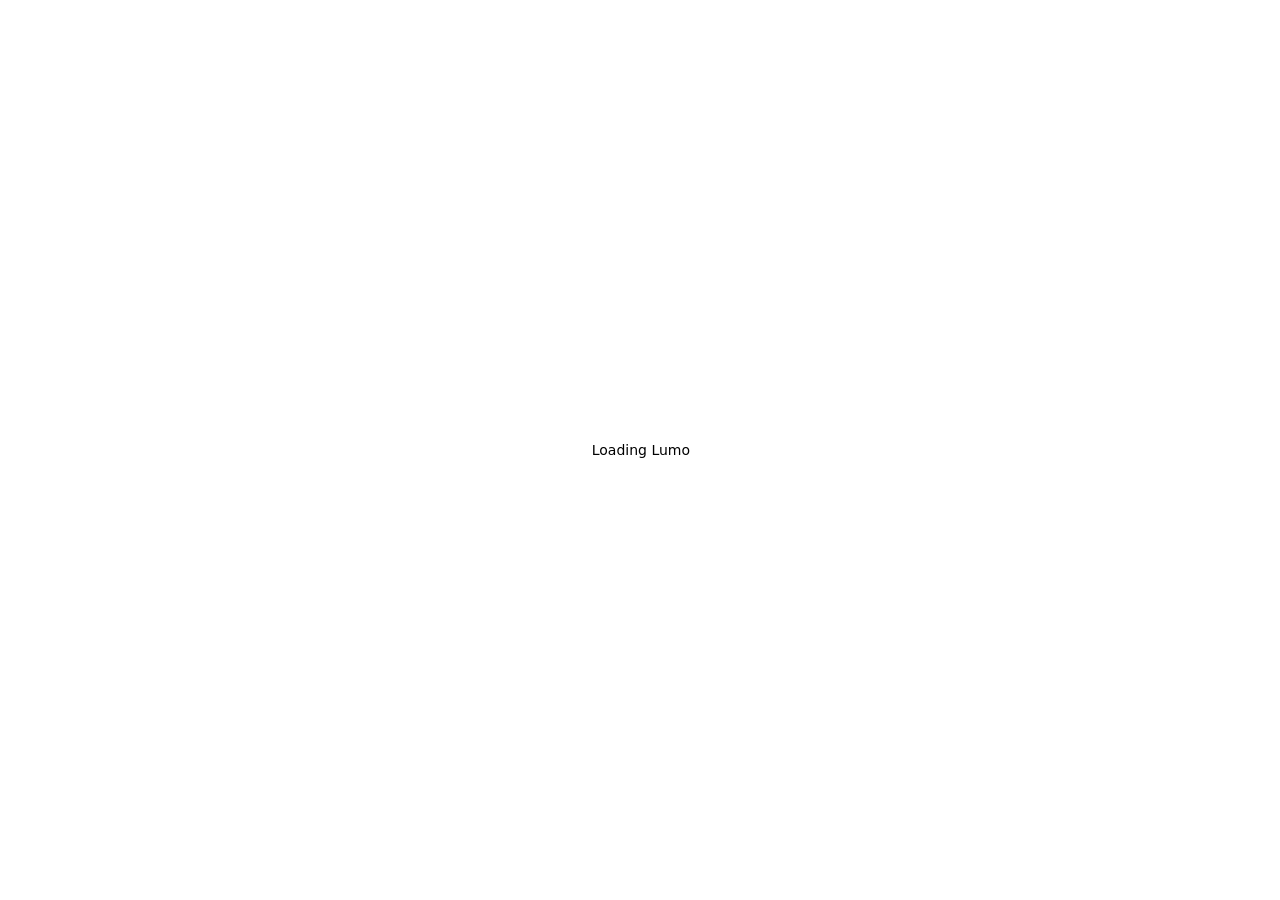
==== index.html @ 4b348de7 "initial website" ====
<!DOCTYPE html>
<!-- saved from url=(0065)https://lumo.proton.me/u/1/c/6a07ce8a-db87-4bbb-80a4-ac3f7ee83cc6 -->
<html lang="en" data-theme-mode="light" data-theme-name="LumoLight" dir="ltr"><head><meta http-equiv="Content-Type" content="text/html; charset=UTF-8"><meta name="viewport" content="width=device-width,initial-scale=1" ,="" maximum-scale="1.0," user-scalable="no," viewport-fit="cover"><!--<base href="/">--><base href="."><link rel="canonical" href="https://lumo.proton.me/"><link rel="prefetch" href="https://account.proton.me/lumo/signup"><link rel="prefetch" href="https://account.proton.me/lumo"><title>Lumo: Privacy-first AI assistant where chats stay confidential</title><meta name="description" content="Meet Lumo, the zero-access encrypted AI assistant by Proton that does not track or record your conversations. Ask me anything — it's confidential"><meta property="og:title" content="Lumo: Privacy-first AI assistant where chats stay confidential"><meta property="og:description" content="Meet Lumo, the zero-access encrypted AI assistant by Proton that does not track or record your conversations. Ask me anything — it's confidential"><meta property="og:url" content="https://lumo.proton.me/"><meta property="og:type" content="website"><meta property="og:image" content="https://lumo.proton.me/images/social/lumo-og.png"><meta property="og:image:alt" content="Lumo: Privacy-first AI assistant where chats stay confidential logo"><meta property="og:image:type" content="image/png"><meta property="og:image:width" content="1200"><meta property="og:image:height" content="630"><meta property="og:locale" content="en_US"><meta name="twitter:card" content="summary_large_image"><meta name="twitter:site" content="@ProtonPrivacy"><meta name="twitter:title" content="Lumo: Privacy-first AI assistant where chats stay confidential"><meta name="twitter:description" content="Meet Lumo, the zero-access encrypted AI assistant by Proton that does not track or record your conversations. Ask me anything — it's confidential"><meta name="twitter:image" content="https://lumo.proton.me/images/social/lumo-og.png"><meta name="twitter:image:alt" content="The shiny Lumo: Privacy-first AI assistant where chats stay confidential logo"><meta name="google-play-app" content="app-id=me.proton.android.lumo"><meta name="apple-itunes-app" content="app-id=6746714949"><meta name="google" content="notranslate"><link rel="icon" href="https://lumo.proton.me/assets/favicon.ico" sizes="any"><link rel="icon" href="https://lumo.proton.me/assets/static/favicon.c3c7c9e00e0d5ffdc91f.svg" type="image/svg+xml"><script type="application/ld+json">{
            "@context": "https://schema.org",
            "@graph": [
                {
                    "@type": "webPage",
                    "@id": "https://lumo.proton.me",
                    "url": "https://lumo.proton.me",
                    "name": "Lumo",
                    "alternateName": "Lumo by Proton",
                    "description": "Meet Lumo, the zero-access encrypted AI assistant by Proton that does not track or record your conversations. Ask me anything. Its confidential.",
                    "isPartOf": {
                        "@id": "https://proton.me/#website"
                    },
                    "inLanguage": "en",
                    "significantLink": [
                        "https://account.proton.me/lumo/signup",
                        "https://account.proton.me/lumo",
                        "https://lumo.proton.me/about",
                        "https://lumo.proton.me/download"
                    ],
                    "copyrightHolder": {
                        "@id": "https://proton.me/#corporation"
                    },
                    "creator": {
                        "@id": "https://proton.me/#corporation"
                    },
                    "offers": {
                        "@type": "Offer",
                        "price": "0",
                        "availability": "https://schema.org/InStock",
                        "itemOffered": {
                            "@id": "https://proton.me/#Lumo"
                        }
                    },
                    "potentialAction": [
                        {
                            "@type": "RegisterAction",
                            "target": "https://account.proton.me/lumo/signup"
                        },
                        {
                            "@type": "UseAction",
                            "target": "https://account.proton.me/lumo"
                        }
                            ],
                    "mainEntity": {
                        "@id": "https://proton.me/#Lumo"
                    },
                    "about": {
                        "@id": "https://proton.me/#Lumo"
                    }
                },
                {
                    "@type": "WebApplication",
                    "@id": "https://proton.me/#Lumo",
                    "additionalType": "http://www.productontology.org/doc/Chatbot",
                    "name": "Lumo",
                    "alternateName": "Lumo by Proton",
                    "description": "Meet Lumo, the zero-access encrypted AI assistant by Proton that does not track or record your conversations. Ask me anything. Its confidential.",
                    "keywords": "Lumo, Lumo by Proton, Lumo chatbot, AI chatbot, AI agent, AI assistant",
                    "applicationCategory": "ChatbotApplication",
                    "isAccessibleForFree": "True",
                    "logo": "https://lumo.proton.me/images/social/lumo-by-proton.png",
                    "image": "https://lumo.proton.me/images/social/lumo-og.png",
                    "sameAs": [
                        "https://x.com/asklumo"
                        ],
                    "subjectOf": {
                        "@id": "https://lumo.proton.me"
                    },
                    "url": "https://lumo.proton.me",
                    "mainEntityOfPage": {
                        "@id": "https://lumo.proton.me"
                    },
                    "copyrightHolder": {
                        "@id": "https://proton.me/#corporation"
                    },
                    "creator": {
                        "@id": "https://proton.me/#corporation"
                    },
                    "maintainer": {
                        "@id": "https://proton.me/#corporation"
                    }

                },
                {
                    "@context": "https://schema.org/",
                    "@type": "WebSite",
                    "@id": "https://proton.me/#website",
                    "url": "https://proton.me",
                    "name": "Proton",
                    "mainEntity": {
                        "@id": "https://proton.me/#corporation"
                    },
                    "about": {
                        "@id": "https://proton.me/#corporation"
                    },
                    "creator": {
                        "@id": "https://proton.me/#corporation"
                    },
                    "publisher": {
                        "@id": "https://proton.me/#corporation"
                    },
                    "copyrightHolder": {
                        "@id": "https://proton.me/#corporation"
                    },
                    "copyrightNotice": "© Proton AG. All rights reserved.",
                    "copyrightYear": "2023",
                    "isAccessibleForFree": "True",
                    "inLanguage": [
                        "en",
                        "fr",
                        "de",
                        "es",
                        "it",
                        "pl",
                        "nl",
                        "ru",
                        "tr",
                        "pt"
                    ]
                },
                {
                    "@type": "Corporation",
                    "@id": "https://proton.me/#corporation",
                    "additionalType": "http://www.productontology.org/id/Technology_company",
                    "name": "Proton",
                    "legalName": "Proton AG",
                    "url": "https://proton.me",
                    "logo": "https://proton.me/images/social/proton-logo-square.png",
                    "slogan": "Privacy by default",
                    "foundingDate": "2014-07-18",
                    "description": "Proton provides easy-to-use encrypted email, calendar, cloud storage, password manager, bitcoin wallet and VPN services, built on the principle of your data, your rules.",
                    "address": {
                        "@type": "PostalAddress",
                        "addressCountry": "Switzerland",
                        "addressRegion": "Geneve",
                        "addressLocality": "Plan-les-Ouates",
                        "postalCode": "1228",
                        "streetAddress": "Route de la Galaise 32"
                    },
                    "sameAs": [
                        "https://www.linkedin.com/company/protonprivacy/",
                        "https://x.com/ProtonPrivacy",
                        "https://www.facebook.com/Proton",
                        "https://www.instagram.com/protonprivacy/",
                        "https://www.wikidata.org/wiki/Q30537036",
                        "https://en.wikipedia.org/wiki/Proton_(Swiss_company)",
                        "https://www.google.com/search?kgmid=/g/11g8vthvmc"
                    ],
                    "employee": {
                        "@type": "Person",
                        "name": "Andy Yen",
                        "jobTitle": "Chief Executive Officer",
                        "sameAs": [
                            "https://x.com/andyyen",
                            "https://www.linkedin.com/in/andy-yen-03a9676/",
                            "https://www.wikidata.org/wiki/Q23759707"
                        ]
                    }
                }
            ]
        }</script><link rel="manifest" crossorigin="use-credentials" href="https://lumo.proton.me/assets/manifest.webmanifest" integrity="sha384-/r5sJQU+81xQQzB0mxt9wJXKdMJ7HgGrnhAZcIKTKwYCR1r4Zu/3kfExUjByTFQ/"><meta name="mobile-web-app-capable" content="yes"><meta name="theme-color" content="#1b1340"><meta name="application-name" content="Lumo: Privacy-first AI assistant where chats stay confidential"><link rel="apple-touch-icon" sizes="57x57" href="https://lumo.proton.me/assets/apple-touch-icon-57x57.png"><link rel="apple-touch-icon" sizes="60x60" href="https://lumo.proton.me/assets/apple-touch-icon-60x60.png"><link rel="apple-touch-icon" sizes="72x72" href="https://lumo.proton.me/assets/apple-touch-icon-72x72.png"><link rel="apple-touch-icon" sizes="76x76" href="https://lumo.proton.me/assets/apple-touch-icon-76x76.png"><link rel="apple-touch-icon" sizes="114x114" href="https://lumo.proton.me/assets/apple-touch-icon-114x114.png"><link rel="apple-touch-icon" sizes="120x120" href="https://lumo.proton.me/assets/apple-touch-icon-120x120.png"><link rel="apple-touch-icon" sizes="144x144" href="https://lumo.proton.me/assets/apple-touch-icon-144x144.png"><link rel="apple-touch-icon" sizes="152x152" href="https://lumo.proton.me/assets/apple-touch-icon-152x152.png"><link rel="apple-touch-icon" sizes="167x167" href="https://lumo.proton.me/assets/apple-touch-icon-167x167.png"><link rel="apple-touch-icon" sizes="180x180" href="https://lumo.proton.me/assets/apple-touch-icon-180x180.png"><link rel="apple-touch-icon" sizes="1024x1024" href="https://lumo.proton.me/assets/apple-touch-icon-1024x1024.png"><meta name="apple-mobile-web-app-capable" content="yes"><meta name="apple-mobile-web-app-status-bar-style" content="default"><meta name="apple-mobile-web-app-title" content="Lumo: Privacy-first AI assistant where chats stay confidential"><meta name="msapplication-TileColor" content="#fff"><meta name="msapplication-TileImage" content="/assets/mstile-144x144.png"><meta name="msapplication-config" content="/assets/browserconfig.xml"><link rel="yandex-tableau-widget" href="https://lumo.proton.me/assets/yandex-browser-manifest.json"><link rel="stylesheet" type="text/css" href="./index_files/9846.2ffc1cc7.css"><link rel="stylesheet" type="text/css" href="./index_files/9284.db9df2cd.css"><link rel="stylesheet" type="text/css" href="./index_files/1599.cca8ebfb.css"><link rel="stylesheet" type="text/css" href="./index_files/8913.662c6eca.css"><link rel="stylesheet" type="text/css" href="./index_files/RouterContainer.a639e287.css"><link rel="stylesheet" type="text/css" href="./index_files/4035.dfa4a563.css"><link rel="stylesheet" type="text/css" href="./index_files/5548.e1e32175.css"><link href="./index_files/index.134bd6cb.css" rel="stylesheet"><style>:root{--backgroundOpacityMurky: rgba(255, 255, 255, 0.95);--onBackgroundLight: rgba(36, 36, 36, 0.10);--background: #FFF;--onBackground: #242424;--accent: #0F71F0;--default-black: rgba(0, 0, 0, 0.00);--backgroundShadow: rgba(0, 0, 0, 0.14);--onAccent: #FFF;--onAccentDisabled: #B2D4FC;--onBackgroundDisabled: #919191;--onBackgroundSecondary: #5B5B5B;--onBackgroundExtraLight: #F4F4F4;--accentHighContrast: #0E68DD;--backgroundButtonDisabled: rgba(68, 68, 68, 0.10);--onBackgroundExtraLight: #F4F4F4;--scrollTrack: #E8E8E8;--scrollThumb: #A1A1A1;--buttonHover: #E0E0E0;--critical: #D40404;--img-logo: url(https://lumo.proton.me/assets/images/logo.d1d5a0b776e710da9bf9.svg);--img-completed: url(https://lumo.proton.me/assets/images/status_ok.d443655b70d223250fa8.svg);--img-alert: url(https://lumo.proton.me/assets/images/alert.474be14797d7e695bcaf.svg);--img-info: url(https://lumo.proton.me/assets/images/info.56a5f71fdc727a40de66.svg);--img-tooltip: url(https://lumo.proton.me/assets/images/tooltip.50ab4baeb9ac63633068.svg);--no-video-img: url(https://lumo.proton.me/assets/images/no-video-illustration.319bd3f600c239b14382.svg)}html[data-gen-theme=dark]{--backgroundOpacityMurky: rgba(0, 0, 0, 0.70);--onBackgroundLight: rgba(255, 255, 255, 0.15);--background: #272727;--onBackground: #FFF;--accent: #3F8DF3;--default-black: rgba(0, 0, 0, 0.00);--backgroundShadow: rgba(0, 0, 0, 0.14);--onAccent: #FFF;--onAccentDisabled: #99C6FB;--onBackgroundDisabled: #8F8F8F;--onBackgroundSecondary: #C7C7C7;--onBackgroundExtraLight: #323232;--accentHighContrast: #3F8DF3;--backgroundButtonDisabled: rgba(68, 68, 68, 0.10);--buttonHover: rgba(255, 255, 255, 0.1);--critical: #FF4242;--onBackgroundExtraLight: #323232;--scrollTrack: #323232;--scrollThumb: #505050;--img-completed: url(https://lumo.proton.me/assets/images/status_ok.90f98be2a1cdcb583c19.svg);--img-alert: url(https://lumo.proton.me/assets/images/alert.bcb86b4c2f4c2b1da9cd.svg);--img-info: url(https://lumo.proton.me/assets/images/info.56a5f71fdc727a40de66.svg);--img-tooltip: url(https://lumo.proton.me/assets/images/tooltip.e5ee59ba4cf836fe189b.svg);--no-video-img: url(https://lumo.proton.me/assets/images/no-video-illustration.56c2d608d73de31d2e45.svg)}@font-face{font-family:"Inter";src:url(https://lumo.proton.me/assets/fonts/Inter-Regular.woff2) format("woff2");font-weight:400;font-style:normal;font-display:swap}@font-face{font-family:"Inter";src:url(https://lumo.proton.me/assets/fonts/Inter-Medium.woff2) format("woff2");font-weight:500;font-style:normal;font-display:swap}@font-face{font-family:"Inter";src:url(https://lumo.proton.me/assets/fonts/Inter-SemiBold.woff2) format("woff2");font-weight:600;font-style:normal;font-display:swap}@font-face{font-family:"Inter";src:url(https://lumo.proton.me/assets/fonts/Inter-Bold.woff2) format("woff2");font-weight:700;font-style:normal;font-display:swap}@font-face{font-family:"Inter";src:url(https://lumo.proton.me/assets/fonts/Inter-ExtraBold.woff2) format("woff2");font-weight:800;font-style:normal;font-display:swap}.video-downloader-iframe-wrap{position:fixed;top:3px;right:3px;z-index:92147483645;width:312px;height:auto;background:var(--backgroundOpacityMurky, rgba(255, 255, 255, 0.95));transition:opacity .2s;border:none;margin-right:10px;overflow:hidden;border-radius:16px;box-shadow:0 12px 40px rgba(0,0,0,.25),0 4px 12px rgba(0,0,0,.15)}.video-downloader-iframe-wrap.rtl{right:auto;left:3px;margin-right:0;margin-left:10px}.video-downloader-iframe{width:100%;height:auto;border:none;border-radius:16px;display:block;transition:opacity .2s;opacity:1;overflow-y:auto;overflow-x:hidden;box-shadow:none;backdrop-filter:none;background:rgba(0,0,0,0)}
/*# sourceMappingURL=[data-uri] */</style></head><body data-smart-converter-loaded="true" class="is-comfortable"><div class="app-root"><style id="theme-root">:root,.ui-standard{--primary-minor-2: #f0edff;--primary-minor-1: #e2dbff;--primary: #6d4aff;--primary-major-1: #6243e6;--primary-major-2: #573bcc;--primary-major-3: #4c34b3;--primary-contrast: #ffffff;--signal-danger-minor-2: #fcebee;--signal-danger-minor-1: #f8d6dc;--signal-danger: #dc3251;--signal-danger-major-1: #c62d49;--signal-danger-major-2: #b02841;--signal-danger-major-3: #9a2339;--signal-danger-contrast: #ffffff;--signal-warning-minor-2: #fff5e6;--signal-warning-minor-1: #ffebcc;--signal-warning: #ff9900;--signal-warning-major-1: #f27d00;--signal-warning-major-2: #e66300;--signal-warning-major-3: #d94c00;--signal-warning-contrast: #000000;--signal-success-minor-2: #e9f6f3;--signal-success-minor-1: #d2eee7;--signal-success: #1ea885;--signal-success-major-1: #1b9778;--signal-success-major-2: #18866a;--signal-success-major-3: #15765d;--signal-success-contrast: #ffffff;--signal-info-minor-2: #e9f5fa;--signal-info-minor-1: #d3ecf5;--signal-info: #239ece;--signal-info-major-1: #208eb9;--signal-info-major-2: #1c7ea5;--signal-info-major-3: #196f90;--signal-info-contrast: #ffffff;--interaction-norm-minor-2: #f0edff;--interaction-norm-minor-1: #e2dbff;--interaction-norm: #6d4aff;--interaction-norm-major-1: #6243e6;--interaction-norm-major-2: #573bcc;--interaction-norm-major-3: #4c34b3;--interaction-norm-contrast: #ffffff;--interaction-norm-hover: #6243e6;--interaction-norm-active: #573bcc;--interaction-weak-minor-2: #f9f8f7;--interaction-weak-minor-1: #f5f3f2;--interaction-weak: #eae7e4;--interaction-weak-major-1: #dedbd9;--interaction-weak-major-2: #d3d0cd;--interaction-weak-major-3: #c7c4c2;--interaction-weak-contrast: #000000;--interaction-weak-hover: #dedbd9;--interaction-weak-active: #d3d0cd;--text-norm: #0c0c14;--text-weak: #5c5958;--text-hint: #8f8d8a;--text-disabled: #9e9b98;--text-invert: white;--text-markdown: #24292e;--text-strong: rgba(186, 186, 247, 0.3);--text-secondary: #707070;--text-dark: var(--text-norm);--field-norm: #adaba8;--field-hover: #8f8d8a;--field-disabled: #d1cfcd;--focus-outline: var(--primary);--focus-ring: rgba(109, 74, 255, 0.2);--border-norm: #d1cfcd;--border-weak: #eae7e4;--background-norm: white;--background-weak: #f8fafc;--background-strong: #e5e8eb;--background-invert: #1a1a1a;--background-light: #fbfaff;--background-composer-mobile: white;--background-upsell-button: white;--background-upsell-toggle: #e5e1f5;--background-upsell-toggle-button: white;--background-upsell-toggle-ghost-mode: rgba(91, 87, 107, 0.6);--background-upsell-toggle-ghost-mode-button: #292733;--interaction-default: transparent;--interaction-default-hover: rgba(186, 190, 199, 0.2);--interaction-default-active: rgba(186, 190, 199, 0.3);--shadow-norm-opacity: 0.1;--shadow-raised-opacity: 0.1;--shadow-lifted-opacity: 0.16;--backdrop-norm: rgba(38, 42, 51, 0.48);--background-main-canvas: #f5f6fe;--interaction-secondary: #ffac2f;--interaction-secondary-hover: #e69a2a;--interaction-secondary-active: #d48f26;--interaction-solid-weak-custom: #e8eafc;--interaction-solid-weak-custom-contrast: white;--interaction-solid-weak-custom-active: #dddefb;--interaction-solid-weak-custom-hover: #dddefb;--reinforce-norm: #372580;--reinforce-hover: #2f1e6f;--reinforce-active: #27185f;--link-norm: var(--primary);--link-hover: var(--interaction-norm-hover);--link-active: var(--interaction-norm-active);--composer-glow-border: #dddefb;--composer-hover-border: #a9acfa;--composer-focus-outer-ring: #e9eafc;--optional-promotion-background-start: rgba(109, 74, 255, 0.15);--optional-promotion-background-end: rgba(70, 26, 255, 0.04);--optional-upgrade-color-1: #ffac2e;--optional-upgrade-color-2: #6d4aff;--text-error-banner-title: #15006f;--text-error-banner-message: #50409b;--text-error-banner-button: var(--interaction-norm);--error-banner-high-opacity: 0.15;--error-banner-low-opacity: 0.05;--markdown-code-background: #f1f3f5;--markdown-pre-background: #f8f9fa;--markdown-pre-border: #e1e4e8;--settings-modal-upsell-background: #f9fafb;--settings-modal-upsell-text: var(--text-weak);--lumo-plus-logo-plus-sign-text: #5325a2;--surface-foreground: #f5f6fe;--lumo-welcome-text: #311e71;--lumo-logo-tag-pro-background: #1b1340;--lumo-logo-tag-plus-background: #e8e9eb;--lumo-logo-tag-pro-text: var(--text-invert);--lumo-logo-tag-plus-text: #7a7a7a;--lumo-secondary-upsell-background: linear-gradient( 180deg, rgba(245, 246, 254, 0.5) 76.09%, rgba(255, 244, 231, 0.5) 100% ), #fff;--model-mode-selected-background: var(--background-main-canvas);--glyph-glyph-hint: #949494;--glyph: #0b0b0b;--glyph-mid: #707070;--glyph-low: #949494;--glyph-disabled: #c2c2c2;--glyph-inverse: #f6f6f6;--glyph-contrast: #ffffff;--glyph-brand: #6439ed;--glyph-brand-mid: #4c2cb3;--glyph-brand-strong: #311e71;--border: #e9eafc;--border-mid: #dddefb;--control-fill-empty: transparent;--control-fill-translucent: rgba(0, 0, 0, 0.04);--control-fill-contrast: #ffffff;--control-fill-low: #fafbff;--control-fill-mid: #f5f6fe;--control-fill-strong: #e9eafc;--control-fill-strong-2: #dddefb;--control-border: #e9eafc;--control-border-translucent: rgba(0, 0, 0, 0.08);--control-border-mid: #dddefb;--control-border-focus: #6439ed;--control-brand-fill: #6439ed;--control-brand-fill-mid: #4c2cb3;--control-brand-fill-strong: #311e71;--control-brand-text: #ffffff}
/*# sourceMappingURL=[data-uri] */</style><div class="notifications-container flex flex-column items-center no-print"></div><style id="lumo-light-theme">:root,.ui-standard{--primary-minor-2: #f0edff;--primary-minor-1: #e2dbff;--primary: #6d4aff;--primary-major-1: #6243e6;--primary-major-2: #573bcc;--primary-major-3: #4c34b3;--primary-contrast: #ffffff;--signal-danger-minor-2: #fcebee;--signal-danger-minor-1: #f8d6dc;--signal-danger: #dc3251;--signal-danger-major-1: #c62d49;--signal-danger-major-2: #b02841;--signal-danger-major-3: #9a2339;--signal-danger-contrast: #ffffff;--signal-warning-minor-2: #fff5e6;--signal-warning-minor-1: #ffebcc;--signal-warning: #ff9900;--signal-warning-major-1: #f27d00;--signal-warning-major-2: #e66300;--signal-warning-major-3: #d94c00;--signal-warning-contrast: #000000;--signal-success-minor-2: #e9f6f3;--signal-success-minor-1: #d2eee7;--signal-success: #1ea885;--signal-success-major-1: #1b9778;--signal-success-major-2: #18866a;--signal-success-major-3: #15765d;--signal-success-contrast: #ffffff;--signal-info-minor-2: #e9f5fa;--signal-info-minor-1: #d3ecf5;--signal-info: #239ece;--signal-info-major-1: #208eb9;--signal-info-major-2: #1c7ea5;--signal-info-major-3: #196f90;--signal-info-contrast: #ffffff;--interaction-norm-minor-2: #f0edff;--interaction-norm-minor-1: #e2dbff;--interaction-norm: #6d4aff;--interaction-norm-major-1: #6243e6;--interaction-norm-major-2: #573bcc;--interaction-norm-major-3: #4c34b3;--interaction-norm-contrast: #ffffff;--interaction-norm-hover: #6243e6;--interaction-norm-active: #573bcc;--interaction-weak-minor-2: #f9f8f7;--interaction-weak-minor-1: #f5f3f2;--interaction-weak: #eae7e4;--interaction-weak-major-1: #dedbd9;--interaction-weak-major-2: #d3d0cd;--interaction-weak-major-3: #c7c4c2;--interaction-weak-contrast: #000000;--interaction-weak-hover: #dedbd9;--interaction-weak-active: #d3d0cd;--text-norm: #0c0c14;--text-weak: #5c5958;--text-hint: #8f8d8a;--text-disabled: #9e9b98;--text-invert: white;--text-markdown: #24292e;--text-strong: rgba(186, 186, 247, 0.3);--text-secondary: #707070;--text-dark: var(--text-norm);--field-norm: #adaba8;--field-hover: #8f8d8a;--field-disabled: #d1cfcd;--focus-outline: var(--primary);--focus-ring: rgba(109, 74, 255, 0.2);--border-norm: #d1cfcd;--border-weak: #eae7e4;--background-norm: white;--background-weak: #f8fafc;--background-strong: #e5e8eb;--background-invert: #1a1a1a;--background-light: #fbfaff;--background-composer-mobile: white;--background-upsell-button: white;--background-upsell-toggle: #e5e1f5;--background-upsell-toggle-button: white;--background-upsell-toggle-ghost-mode: rgba(91, 87, 107, 0.6);--background-upsell-toggle-ghost-mode-button: #292733;--interaction-default: transparent;--interaction-default-hover: rgba(186, 190, 199, 0.2);--interaction-default-active: rgba(186, 190, 199, 0.3);--shadow-norm-opacity: 0.1;--shadow-raised-opacity: 0.1;--shadow-lifted-opacity: 0.16;--backdrop-norm: rgba(38, 42, 51, 0.48);--background-main-canvas: #f5f6fe;--interaction-secondary: #ffac2f;--interaction-secondary-hover: #e69a2a;--interaction-secondary-active: #d48f26;--interaction-solid-weak-custom: #e8eafc;--interaction-solid-weak-custom-contrast: white;--interaction-solid-weak-custom-active: #dddefb;--interaction-solid-weak-custom-hover: #dddefb;--reinforce-norm: #372580;--reinforce-hover: #2f1e6f;--reinforce-active: #27185f;--link-norm: var(--primary);--link-hover: var(--interaction-norm-hover);--link-active: var(--interaction-norm-active);--composer-glow-border: #dddefb;--composer-hover-border: #a9acfa;--composer-focus-outer-ring: #e9eafc;--optional-promotion-background-start: rgba(109, 74, 255, 0.15);--optional-promotion-background-end: rgba(70, 26, 255, 0.04);--optional-upgrade-color-1: #ffac2e;--optional-upgrade-color-2: #6d4aff;--text-error-banner-title: #15006f;--text-error-banner-message: #50409b;--text-error-banner-button: var(--interaction-norm);--error-banner-high-opacity: 0.15;--error-banner-low-opacity: 0.05;--markdown-code-background: #f1f3f5;--markdown-pre-background: #f8f9fa;--markdown-pre-border: #e1e4e8;--settings-modal-upsell-background: #f9fafb;--settings-modal-upsell-text: var(--text-weak);--lumo-plus-logo-plus-sign-text: #5325a2;--surface-foreground: #f5f6fe;--lumo-welcome-text: #311e71;--lumo-logo-tag-pro-background: #1b1340;--lumo-logo-tag-plus-background: #e8e9eb;--lumo-logo-tag-pro-text: var(--text-invert);--lumo-logo-tag-plus-text: #7a7a7a;--lumo-secondary-upsell-background: linear-gradient( 180deg, rgba(245, 246, 254, 0.5) 76.09%, rgba(255, 244, 231, 0.5) 100% ), #fff;--model-mode-selected-background: var(--background-main-canvas);--glyph-glyph-hint: #949494;--glyph: #0b0b0b;--glyph-mid: #707070;--glyph-low: #949494;--glyph-disabled: #c2c2c2;--glyph-inverse: #f6f6f6;--glyph-contrast: #ffffff;--glyph-brand: #6439ed;--glyph-brand-mid: #4c2cb3;--glyph-brand-strong: #311e71;--border: #e9eafc;--border-mid: #dddefb;--control-fill-empty: transparent;--control-fill-translucent: rgba(0, 0, 0, 0.04);--control-fill-contrast: #ffffff;--control-fill-low: #fafbff;--control-fill-mid: #f5f6fe;--control-fill-strong: #e9eafc;--control-fill-strong-2: #dddefb;--control-border: #e9eafc;--control-border-translucent: rgba(0, 0, 0, 0.08);--control-border-mid: #dddefb;--control-border-focus: #6439ed;--control-brand-fill: #6439ed;--control-brand-fill-mid: #4c2cb3;--control-brand-fill-strong: #311e71;--control-brand-text: #ffffff}
/*# sourceMappingURL=[data-uri] */</style><div class="drag-area-provider h-full w-full min-h-0 min-w-0 flex flex-column"><div class="outer-layout-background relative reset4print flex flex-row h-full w-full overflow-hidden"><div class="inner-layout-background absolute top-0 left-0 w-full h-full no-print"><div class="flex flex-column flex-nowrap h-full flex-1 reset4print"><div class="main-layout-component flex flex-row flex-nowrap flex-1 min-h-0 w-full reset4print relative md:p-2"><div class="lumo-sidebar-shell shrink-0 h-full min-h-0 self-stretch"><div class="lumo-sidebar-backdrop" aria-hidden="true"></div><div class="lumo-sidebar-container sidebar rounded-xl bg-norm no-print sidebar--large-screen-collapsed sidebar--small-screen-collapsed"><div class="lumo-sidebar-inner flex flex-column flex-nowrap flex-1 min-h-0"><div class="shrink-0"><div class="flex flex-row flex-nowrap items-center justify-space-between hidden md:flex px-5 py-3"><a aria-label="Go to Lumo homepage" class="lumo-logo-link" href="https://lumo.proton.me/u/1/"><div class="flex flex-row flex-nowrap items-center gap-2"><img src="./index_files/lumo-logo-v6.6bf83622dcac75384a8e.svg" alt="Lumo" height="18px"></div></a><button aria-expanded="false" aria-busy="false" data-testid="dropdown-button" class="text-nowrap apps-dropdown-button shrink-0" type="button" title="Proton applications"><svg viewBox="0 0 16 16" class="icon-size-6 apps-dropdown-button-icon shrink-0 no-print" role="img" focusable="false" aria-hidden="true"><path fill-rule="evenodd" d="M5.333 2.667H4c-.736 0-1.333.597-1.333 1.333v1.333c0 .737.597 1.334 1.333 1.334h1.333c.737 0 1.334-.597 1.334-1.334V4c0-.736-.597-1.333-1.334-1.333ZM4 2a2 2 0 0 0-2 2v1.333a2 2 0 0 0 2 2h1.333a2 2 0 0 0 2-2V4a2 2 0 0 0-2-2H4Zm8 .667h-1.333c-.737 0-1.334.597-1.334 1.333v1.333c0 .737.597 1.334 1.334 1.334H12c.736 0 1.333-.597 1.333-1.334V4c0-.736-.597-1.333-1.333-1.333ZM10.667 2a2 2 0 0 0-2 2v1.333a2 2 0 0 0 2 2H12a2 2 0 0 0 2-2V4a2 2 0 0 0-2-2h-1.333ZM12 9.333h-1.333c-.737 0-1.334.597-1.334 1.334V12c0 .736.597 1.333 1.334 1.333H12c.736 0 1.333-.597 1.333-1.333v-1.333c0-.737-.597-1.334-1.333-1.334Zm-1.333-.666a2 2 0 0 0-2 2V12a2 2 0 0 0 2 2H12a2 2 0 0 0 2-2v-1.333a2 2 0 0 0-2-2h-1.333Zm-5.334.666H4c-.736 0-1.333.597-1.333 1.334V12c0 .736.597 1.333 1.333 1.333h1.333c.737 0 1.334-.597 1.334-1.333v-1.333c0-.737-.597-1.334-1.334-1.334ZM4 8.667a2 2 0 0 0-2 2V12a2 2 0 0 0 2 2h1.333a2 2 0 0 0 2-2v-1.333a2 2 0 0 0-2-2H4Z" clip-rule="evenodd"></path></svg></button></div></div><div class="lumo-sidebar flex flex-column flex-1 min-h-0 overflow-hidden"><div class="sidebar-top shrink-0"><div class="sidebar-item flex items-center w-full cursor-pointer py-2 px-1.5 show-shortcut-on-hover gap-2"><button class="sidebar-item-main-action flex-1 flex items-center h-full p-0 cursor-pointer" aria-label="New chat"><div class="sidebar-item-icon flex items-center justify-start shrink-0"><svg xmlns="http://www.w3.org/2000/svg" width="16" height="16" viewBox="0 0 24 24" fill="none" stroke="currentColor" stroke-width="2" stroke-linecap="round" stroke-linejoin="round" class="lucide lucide-square-pen lucide-pen-box lucide-edit lucide-pen-square rtl:mirror" aria-hidden="true"><path d="M12 3H5a2 2 0 0 0-2 2v14a2 2 0 0 0 2 2h14a2 2 0 0 0 2-2v-7"></path><path d="M18.375 2.625a1 1 0 0 1 3 3l-9.013 9.014a2 2 0 0 1-.853.505l-2.873.84a.5.5 0 0 1-.62-.62l.84-2.873a2 2 0 0 1 .506-.852z"></path></svg></div><span class="sidebar-item-text flex-1 flex items-center justify-space-between text-nowrap overflow-hidden gap-2 flex-nowrap"><span class="sidebar-item-label w-full text-ellipsis">New chat</span><span class="sidebar-item-shortcut shrink-0 ml-auto"><kbd class="kbd" aria-label="Keyboard shortcut: Ctrl+J">Ctrl+J</kbd></span></span></button><div class="inline-block flex flex-nowrap items-center gap-2"><svg width="24" height="24" viewBox="0 0 24 24" fill="none" xmlns="http://www.w3.org/2000/svg"><path d="M14.7497 9.25362L15.4433 9.50118L18.0931 7.79902L18.313 9.96065H19.8204L19.5492 7.29146C19.4272 6.34374 18.3599 5.84537 17.5555 6.36201L15.2528 7.84077L15.2206 7.82979C14.3388 7.51745 13.3988 7.32506 12.4213 7.28193L12.0002 7.27314C10.9317 7.27314 9.90317 7.4516 8.9416 7.77339L8.85957 7.80122L6.61764 6.36201C5.81327 5.84537 4.74594 6.34374 4.624 7.29146L4.28125 9.96065H5.79302L5.81454 9.79305L6.07126 7.7939L8.66035 9.4565L9.34809 9.21993C9.37116 9.21198 9.39451 9.20351 9.41767 9.19576C10.2322 8.92318 11.1002 8.77315 12.0002 8.77315C12.9508 8.77318 13.8655 8.94087 14.7196 9.24336L14.7497 9.25362Z" fill="currentColor"></path><path d="M17.0185 11.5867C17.7224 11.6254 18.4256 11.7126 19.124 11.8152C19.124 11.8152 19.7276 11.9083 20.1952 12.0867C20.3011 12.5859 20.2415 13.2531 20.1952 14.0428C20.149 14.8321 20.0404 15.1649 19.9257 15.7176C19.8243 16.206 19.6501 16.6734 19.3515 17.0789C18.98 17.5833 18.4266 17.8713 17.8925 18.0145C17.3585 18.1575 17.0996 18.1795 16.5898 18.1795C16.0799 18.1795 15.4666 18.1066 14.9394 17.8777C14.11 17.5177 13.6015 16.844 13.2607 16.0106C12.9652 15.2879 12.8152 14.5289 12.7372 13.7518C12.7055 13.435 12.5568 13.3029 12.2519 13.2986C12.0849 13.2964 11.9177 13.2971 11.7509 13.2977C11.3698 13.2991 11.2366 13.4385 11.2021 13.8328C11.1268 14.693 10.9268 15.5197 10.5576 16.2986C10.0551 17.358 9.23492 17.9511 8.10931 18.1092C7.45095 18.2016 6.79731 18.2093 6.14642 18.0525C5.17391 17.8182 4.52175 17.213 4.18548 16.24C3.94697 15.5499 3.81208 14.9642 3.77239 14.1072C3.77201 14.0944 3.71933 12.3453 3.85736 12.0867C4.07049 11.9434 5.12689 11.7693 5.12689 11.7693C5.86721 11.6373 6.61355 11.5568 7.36614 11.5809C8.41889 11.6148 9.45526 11.7795 10.4648 12.0867C11.1557 12.2969 11.8579 12.3472 12.5634 12.2781C12.9649 12.2388 13.3591 12.1074 13.7538 12.0057C14.8261 11.7296 15.9101 11.5259 17.0185 11.5867ZM7.49993 13.077C7.18946 13.0771 6.93753 13.329 6.93743 13.6395C6.93743 13.95 7.1894 14.2018 7.49993 14.202C8.01764 14.202 8.43733 14.6218 8.43743 15.1395C8.43743 15.45 8.6894 15.7018 8.99993 15.702C9.31059 15.702 9.56243 15.4501 9.56243 15.1395C9.56233 14.0005 8.63896 13.077 7.49993 13.077ZM16.4999 13.077C16.1895 13.0771 15.9375 13.329 15.9374 13.6395C15.9374 13.95 16.1894 14.2018 16.4999 14.202C17.0176 14.202 17.4373 14.6218 17.4374 15.1395C17.4374 15.45 17.6894 15.7018 17.9999 15.702C18.3106 15.702 18.5624 15.4501 18.5624 15.1395C18.5623 14.0005 17.639 13.077 16.4999 13.077Z" fill="currentColor"></path></svg><label class="toggle-label" for="ghost-chat-toggle" data-testid="toggle-switch" title="Ghost chat mode"><div class="toggle-container toggle-container--disabled"><input id="ghost-chat-toggle" type="checkbox" class="toggle-checkbox sr-only" aria-busy="false" disabled=""><span class="toggle-container-text" aria-hidden="true"><svg viewBox="0 0 16 16" class="icon-size-4 toggle-container-img" role="img" focusable="false" aria-hidden="true"><path fill-rule="evenodd" d="M4.146 4.146a.5.5 0 0 1 .708 0L8 7.293l3.146-3.147a.5.5 0 0 1 .708.708L8.707 8l3.147 3.146a.5.5 0 0 1-.708.708L8 8.707l-3.146 3.147a.5.5 0 0 1-.708-.708L7.293 8 4.146 4.854a.5.5 0 0 1 0-.708Z"></path></svg></span><span class="toggle-container-text" aria-hidden="true"><svg viewBox="0 0 16 16" class="icon-size-4 toggle-container-img" role="img" focusable="false" aria-hidden="true"><path fill-rule="evenodd" d="M13.854 4.148a.51.51 0 0 1 0 .714l-6.859 6.93a.695.695 0 0 1-.99 0L3.146 8.905a.509.509 0 0 1 0-.714.496.496 0 0 1 .708 0L6.5 10.864l6.646-6.716a.496.496 0 0 1 .708 0Z"></path></svg></span></div></label></div></div></div><div class="scroll-outer-vertical sidebar-main-scroll flex flex-column flex-1 min-h-0"><div class="scroll-start-shadow pointer-events-none" aria-hidden="true"></div><div class="scroll-end-shadow pointer-events-none" aria-hidden="true"></div><div class="scroll-inner scroll-inner--contained"><div class="scroll-child"><div class="sidebar-section flex flex-column gap-1"><button class="sidebar-item flex items-center w-full cursor-pointer px-1.5 py-2 show-shortcut-on-hover" aria-label="Search"><div class="sidebar-item-icon flex items-center justify-start shrink-0"><svg xmlns="http://www.w3.org/2000/svg" width="16" height="16" viewBox="0 0 24 24" fill="none" stroke="currentColor" stroke-width="2" stroke-linecap="round" stroke-linejoin="round" class="lucide lucide-search rtl:mirror" aria-hidden="true"><path d="m21 21-4.34-4.34"></path><circle cx="11" cy="11" r="8"></circle></svg></div><span class="sidebar-item-text flex-1 flex items-center justify-space-between text-nowrap overflow-hidden gap-2"><span class="sidebar-item-label">Search</span><span class="sidebar-item-shortcut shrink-0 ml-auto"><kbd class="kbd" aria-label="Keyboard shortcut: Ctrl+K">Ctrl+K</kbd></span></span></button><button class="sidebar-item flex items-center w-full cursor-pointer px-1.5 py-2" aria-label="Library"><div class="sidebar-item-icon flex items-center justify-start shrink-0"><svg xmlns="http://www.w3.org/2000/svg" width="16" height="16" viewBox="0 0 24 24" fill="none" stroke="currentColor" stroke-width="2" stroke-linecap="round" stroke-linejoin="round" class="lucide lucide-library-big rtl:mirror" aria-hidden="true"><rect width="8" height="18" x="3" y="3" rx="1"></rect><path d="M7 3v18"></path><path d="M20.4 18.9c.2.5-.1 1.1-.6 1.3l-1.9.7c-.5.2-1.1-.1-1.3-.6L11.1 5.1c-.2-.5.1-1.1.6-1.3l1.9-.7c.5-.2 1.1.1 1.3.6Z"></path></svg></div><span class="sidebar-item-text flex-1 flex items-center justify-space-between text-nowrap overflow-hidden gap-2"><span class="sidebar-item-label">Library</span></span></button><button class="sidebar-item flex items-center w-full cursor-pointer px-1.5 py-2" aria-label="All chats"><div class="sidebar-item-icon flex items-center justify-start shrink-0"><svg xmlns="http://www.w3.org/2000/svg" width="16" height="16" viewBox="0 0 24 24" fill="none" stroke="currentColor" stroke-width="2" stroke-linecap="round" stroke-linejoin="round" class="lucide lucide-messages-square rtl:mirror" aria-hidden="true"><path d="M16 10a2 2 0 0 1-2 2H6.828a2 2 0 0 0-1.414.586l-2.202 2.202A.71.71 0 0 1 2 14.286V4a2 2 0 0 1 2-2h10a2 2 0 0 1 2 2z"></path><path d="M20 9a2 2 0 0 1 2 2v10.286a.71.71 0 0 1-1.212.502l-2.202-2.202A2 2 0 0 0 17.172 19H10a2 2 0 0 1-2-2v-1"></path></svg></div><span class="sidebar-item-text flex-1 flex items-center justify-space-between text-nowrap overflow-hidden gap-2"><span class="sidebar-item-label">All chats</span></span></button></div><div class="collapsible-sidebar-section flex flex-column min-w-0 flex-nowrap projects-sidebar-section"><div class="collapsible-section-header flex items-center py-2 px-1.5 rounded-lg"><div class="flex-1 flex items-center gap-1 font-bold text-nowrap overflow-hidden cursor-pointer min-w-0"><span class="collapsible-section--title overflow-hidden text-ellipsis">Projects</span></div><button class="button button-for-icon button-small button-ghost-weak" aria-busy="false" type="button" aria-label="Create project" title="Create project"><svg xmlns="http://www.w3.org/2000/svg" width="14" height="14" viewBox="0 0 24 24" fill="none" stroke="currentColor" stroke-width="2" stroke-linecap="round" stroke-linejoin="round" class="lucide lucide-plus" aria-hidden="true"><path d="M5 12h14"></path><path d="M12 5v14"></path></svg></button></div><div class="projects-list"><div class="px-2 py-2 text-sm color-weak">No projects yet</div></div></div><div class="chats-sidebar-section flex flex-column min-w-0 gap-2"><div class="collapsible-sidebar-section flex flex-column min-w-0 flex-nowrap favorites-sidebar-section"><div class="collapsible-section-header flex items-center py-2 px-1.5 rounded-lg"><div class="flex-1 flex items-center gap-1 font-bold text-nowrap overflow-hidden cursor-pointer min-w-0"><span class="collapsible-section--title overflow-hidden text-ellipsis">Favorites</span></div></div><div class="color-weak text-sm px-1.5 py-1">No favorites yet. Star a chat to find it here quickly.</div></div><div class="collapsible-sidebar-section flex flex-column min-w-0 flex-nowrap chat-history-sidebar-section"><div class="collapsible-section-header flex items-center py-2 px-1.5 rounded-lg"><div class="flex-1 flex items-center gap-1 font-bold text-nowrap overflow-hidden cursor-pointer min-w-0"><span class="collapsible-section--title overflow-hidden text-ellipsis">Recent</span></div><button class="button button-for-icon button-medium button-ghost-weak chat-history-group-by-menu-button shrink-0" aria-busy="false" type="button" aria-label="Sorted by update time" title="Sorted by update time"><svg xmlns="http://www.w3.org/2000/svg" width="14" height="14" viewBox="0 0 24 24" fill="none" stroke="currentColor" stroke-width="2" stroke-linecap="round" stroke-linejoin="round" class="lucide lucide-list" aria-hidden="true"><path d="M3 5h.01"></path><path d="M3 12h.01"></path><path d="M3 19h.01"></path><path d="M8 5h13"></path><path d="M8 12h13"></path><path d="M8 19h13"></path></svg></button></div><div class="chat-history-list"><ul class="unstyled flex flex-column flex-nowrap gap-0.5 min-w-0 w-full my-0"><li class="relative group-hover-hide-container group-hover-opacity-container flex items-center min-w-0 overflow-hidden navigation-link w-full hover:bg-weak rounded-md transition-colors text-sm is-active"><a class="absolute inset-0 flex items-center gap-1.5 min-w-0 overflow-hidden pl-1.5 hover:text-primary pr-8" href="https://lumo.proton.me/u/1/c/6a07ce8a-db87-4bbb-80a4-ac3f7ee83cc6" style="text-decoration: none; color: inherit;"><span class="sidebar-nav-list--label text-ellipsis min-w-0 flex-1" title="Creating a Personal Domain">Creating a Personal Domain</span></a></li></ul></div></div></div></div></div></div><div class="sidebar-section sidebar-bottom flex flex-column gap-1 shrink-0"><button class="sidebar-item flex items-center w-full cursor-pointer px-1.5 py-2" aria-label="Settings"><div class="sidebar-item-icon flex items-center justify-start shrink-0"><svg xmlns="http://www.w3.org/2000/svg" width="16" height="16" viewBox="0 0 24 24" fill="none" stroke="currentColor" stroke-width="2" stroke-linecap="round" stroke-linejoin="round" class="lucide lucide-settings rtl:mirror" aria-hidden="true"><path d="M9.671 4.136a2.34 2.34 0 0 1 4.659 0 2.34 2.34 0 0 0 3.319 1.915 2.34 2.34 0 0 1 2.33 4.033 2.34 2.34 0 0 0 0 3.831 2.34 2.34 0 0 1-2.33 4.033 2.34 2.34 0 0 0-3.319 1.915 2.34 2.34 0 0 1-4.659 0 2.34 2.34 0 0 0-3.32-1.915 2.34 2.34 0 0 1-2.33-4.033 2.34 2.34 0 0 0 0-3.831A2.34 2.34 0 0 1 6.35 6.051a2.34 2.34 0 0 0 3.319-1.915"></path><circle cx="12" cy="12" r="3"></circle></svg></div><span class="sidebar-item-text flex-1 flex items-center justify-space-between text-nowrap overflow-hidden gap-2"><span class="sidebar-item-label">Settings</span></span></button><div class="sidebar-upsell-section rounded-xl ml-0 mb-0 mx-auto group-hover-opacity-container relative"><button class="button button-for-icon button-medium button-ghost-weak sidebar-upsell-section-dismiss-button rounded-full border-weak shrink-0 self-start absolute top-0 right-0 bg-norm group-hover:opacity-100" aria-busy="false" type="button" title="Dismiss"><svg xmlns="http://www.w3.org/2000/svg" width="12" height="12" viewBox="0 0 24 24" fill="none" stroke="currentColor" stroke-width="2" stroke-linecap="round" stroke-linejoin="round" class="lucide lucide-x color-weak" aria-label="Dismiss"><path d="M18 6 6 18"></path><path d="m6 6 12 12"></path></svg></button><div class="rounded-sm flex flex-column flex-nowrap gap-3 p-4"><h4 class="text-rg text-semibold m-0">Keep your chat history</h4><p class="m-0 color-weak shrink-0 text-sm">Your chat history is limited to 7 days. Upgrade to Lumo Plus for unlimited history and other premium features.</p><a target="_self" class="button button-medium button-solid-norm inline-block text-center shrink-0 upsell-addon-button lumo-plus-upgrade-button lumo-upgrade-trigger" aria-busy="false" href="https://account.proton.me/u/1/lumo/dashboard?totalLumo=1"><span class="flex items-center gap-2 justify-center"><span>Upgrade</span></span></a></div></div><div class="desktop-sidebar-user-dropdown flex flex-row flex-nowrap items-center gap-2 justify-space-between w-full"><div class="sidebar-item-text w-full"><button type="button" aria-expanded="false" data-testid="heading:userdropdown" class="max-w-full flex items-center flex-nowrap gap-3 user-dropdown-button relative interactive-pseudo-protrude rounded interactive--no-background" title="Kelly Sullivan &lt;akksullivan@pm.me&gt;"><span class="flex md:hidden ml-1 color-weak"><svg viewBox="0 0 16 16" class="icon-size-4 " role="img" focusable="false" aria-hidden="true"><path d="M7.627 9.846 4.502 6.72A.422.422 0 0 1 4.8 6h6.4c.376 0 .564.454.298.72L8.373 9.846a.527.527 0 0 1-.746 0Z"></path></svg></span><span class="flex-1 lh130 user-dropdown-text"><span class="block text-ellipsis text-sm user-dropdown-displayName">Kelly Sullivan</span><span class="block text-ellipsis color-weak text-sm m-0 lh-rg user-dropdown-email">akksullivan@pm.me</span></span><span class="my-auto text-sm rounded border p-1 inline-block relative flex shrink-0 user-initials" aria-hidden="true"><span class="m-auto">KS</span></span></button></div></div></div></div></div></div></div><main class="flex-1 flex flex-column flex-nowrap reset4print md:rounded-xl relative overflow-hidden min-w-0"><div class="conversation-page-component relative flex-1 min-h-0 flex flex-column *:min-size-auto flex-nowrap reset4print overflow-auto rounded-xl"><div class="lumo-layout-container relative flex-1 min-h-0 flex flex-column *:min-size-auto flex-nowrap reset4print overflow-auto rounded-xl"><div class="lumo-layout-header flex flex-row flex-nowrap justify-space-between w-full p-2"><div class="lumo-layout-header-left flex flex-row flex-nowrap justify-start items-center mx-2 shrink-0 gap-1"><button class="button button-for-icon button-medium button-ghost-weak shrink-0" aria-busy="false" type="button"><span class="sr-only">Show sidebar</span><svg xmlns="http://www.w3.org/2000/svg" width="20" height="20" viewBox="0 0 24 24" fill="none" stroke="currentColor" stroke-width="2" stroke-linecap="round" stroke-linejoin="round" class="lucide lucide-panel-left lucide-sidebar" aria-hidden="true"><rect width="18" height="18" x="3" y="3" rx="2"></rect><path d="M9 3v18"></path></svg></button><button class="button button-for-icon button-medium button-ghost-weak shrink-0" aria-busy="false" type="button" aria-describedby=":r1:"><svg xmlns="http://www.w3.org/2000/svg" width="20" height="20" viewBox="0 0 24 24" fill="none" stroke="currentColor" stroke-width="2" stroke-linecap="round" stroke-linejoin="round" class="lucide lucide-square-pen lucide-pen-box lucide-edit lucide-pen-square" aria-label="New chat"><path d="M12 3H5a2 2 0 0 0-2 2v14a2 2 0 0 0 2 2h14a2 2 0 0 0 2-2v-7"></path><path d="M18.375 2.625a1 1 0 0 1 3 3l-9.013 9.014a2 2 0 0 1-.853.505l-2.873.84a.5.5 0 0 1-.62-.62l.84-2.873a2 2 0 0 1 .506-.852z"></path></svg></button></div><div class="lumo-layout-header-center flex flex-1 items-center min-w-0"><div class="conversation-header flex flex-column flex-nowrap w-full"><div class="flex flex-row justify-space-between items-center pt-2 pb-2 px-3 group-hover-opacity-container"><div class="inline-flex flex-row flex-nowrap items-center justify-start"><div class="flex flex-row items-center gap-1 min-w-0 conversation-header-title-view"><span role="heading" aria-level="2" class="min-w-0 flex-1"><span class="sr-only">Current chat:</span><button class="button button-medium button-ghost-weak py-1 px-2 text-ellipsis w-full hide-on-small-screens" aria-busy="false" type="button">Creating a Personal Domain</button></span></div><div class="relative shrink-0 flex group-hover:opacity-100"><button class="button button-for-icon button-small button-ghost-weak text-nowrap rounded-sm" aria-busy="false" data-testid="dropdown-button" type="button" aria-expanded="false"><svg xmlns="http://www.w3.org/2000/svg" width="16" height="16" viewBox="0 0 24 24" fill="none" stroke="currentColor" stroke-width="2" stroke-linecap="round" stroke-linejoin="round" class="lucide lucide-ellipsis lucide-more-horizontal" aria-label="More options"><circle cx="12" cy="12" r="1"></circle><circle cx="19" cy="12" r="1"></circle><circle cx="5" cy="12" r="1"></circle></svg></button></div></div></div></div></div><div class="lumo-layout-header-right flex flex-row flex-nowrap justify-end items-center shrink-0 mx-2 gap-1"><button class="button button-for-icon button-medium button-ghost-weak shrink-0 drawer-toggle-button" aria-busy="false" type="button"><span class="sr-only">Show knowledge panel</span><svg xmlns="http://www.w3.org/2000/svg" width="20" height="20" viewBox="0 0 24 24" fill="none" stroke="currentColor" stroke-width="2" stroke-linecap="round" stroke-linejoin="round" class="lucide lucide-folder-open" aria-hidden="true"><path d="m6 14 1.5-2.9A2 2 0 0 1 9.24 10H20a2 2 0 0 1 1.94 2.5l-1.54 6a2 2 0 0 1-1.95 1.5H4a2 2 0 0 1-2-2V5a2 2 0 0 1 2-2h3.9a2 2 0 0 1 1.69.9l.81 1.2a2 2 0 0 0 1.67.9H18a2 2 0 0 1 2 2v2"></path></svg></button></div></div><div class="conversation-split-row lumo-chat-container flex flex-column flex-1 min-h-0 w-full relative reset4print overflow-hidden min-w-0"><div class="outer conversation-page-component flex flex-column flex-nowrap reset4print overflow-hidden rounded-xl w-full flex-1 min-h-0"><div class="lumo-message-chain h-full overflow-y-auto px-6 md:px-0 flex-1 reset4print"><div><div class="lumo-chat-item reset4print flex flex-row flex-nowrap w-full md:w-2/3 mx-auto max-w-custom user-msg mb-6 justify-end" data-message-role="user" data-message-id="36106c35-ea03-4979-95ea-67817018c666" style="--max-w-custom: 46.5rem;"><div class="flex flex-column flex-nowrap items-end gap-2 min-w-0 max-w-full"><div class="user-msg-container group-hover-opacity-container *:min-size-auto gap-2 rounded-xl p-4 min-h-custom relative markdown-rendering" style="--min-h-custom: 3.25rem;"><div class="test-container flex *:min-size-auto flex-1 flex-row flex-nowrap gap-2 justify-space-between items-center"><div class="lumo-markdown w-full max-w-full flex-1 text-pre-line"><span class="whitespace-pre-line">create a personal domain</span></div></div><div class="user-toolbar flex *:min-size-auto flex-row flex-nowrap gap-1 absolute bottom-custom right-0 p-1 items-center group-hover:opacity-100" style="--bottom-custom: -1.5rem;"><div class=" bg-norm border border-weak rounded-lg"><div class="flex flex-row flex-nowrap gap-px p-0.5" style="inline-size: max-content;"><button class="button button-for-icon button-small button-ghost-weak shrink-0" aria-busy="false" type="button" aria-describedby=":r2:"><svg xmlns="http://www.w3.org/2000/svg" width="16" height="16" viewBox="0 0 24 24" fill="none" stroke="currentColor" stroke-width="2" stroke-linecap="round" stroke-linejoin="round" class="lucide lucide-pencil" aria-label="Edit"><path d="M21.174 6.812a1 1 0 0 0-3.986-3.987L3.842 16.174a2 2 0 0 0-.5.83l-1.321 4.352a.5.5 0 0 0 .623.622l4.353-1.32a2 2 0 0 0 .83-.497z"></path><path d="m15 5 4 4"></path></svg></button></div></div></div></div></div></div></div><div><div class="lumo-chat-item reset4print flex flex-row flex-nowrap w-full md:w-2/3 mx-auto max-w-custom assistant-msg justify-start mb-6" data-message-role="assistant" data-message-id="923af200-1274-4b41-a8a6-372fa06846a0" style="--max-w-custom: 46.5rem;"><div class="gap-2 relative w-full"><div class="assistant-msg-container w-full flex flex-row flex-nowrap rounded-xl p-bg-norm" style="--min-h-custom: 62px;"><div class="w-full flex *:min-size-auto flex-nowrap items-start flex-column gap-2"><div class="w-full" style="min-height: 2em;"><div><div class="thinking-path"><button class="thinking-path-header w-full rounded border-none cursor-pointer text-left bg-transparent hover:bg-weak color-weak text-rg lh130" type="button" aria-expanded="false" aria-busy="false"><span class="inline-flex flex-nowrap items-center min-w-0 text-ellipsis flex-1"><span class="">Worked through your question</span></span><svg xmlns="http://www.w3.org/2000/svg" width="12" height="12" viewBox="0 0 24 24" fill="none" stroke="currentColor" stroke-width="2" stroke-linecap="round" stroke-linejoin="round" class="lucide lucide-chevron-down thinking-path-header-chevron shrink-0 color-weak" aria-hidden="true"><path d="m6 9 6 6 6-6"></path></svg></button></div></div><div class="progressive-markdown-content markdown-rendering"><div class="content-visibility-auto"><p>Happy to help! Just to make sure I point you in the right direction — "creating a personal domain" can mean a few different things, since I can't register domains myself, but here's what I can do for each interpretation:</p></div><div class="content-visibility-auto"><p><strong>1. Choose a domain name</strong> — I can brainstorm available-style names, suggest TLDs (.com, .me, .io, .dev, etc.), and give tips (keep it short, avoid hyphens/numbers, think long-term). If you tell me a bit about yourself — name, profession, hobbies — I'll come up with a shortlist.</p></div><div class="content-visibility-auto"><p><strong>2. Register it</strong> — that happens at a registrar like Namecheap, Cloudflare Registrar, or Porkbun (typically ~$10–15/year for a .com). Once registered, it's yours.</p></div><div class="content-visibility-auto"><p><strong>3. Put it to use</strong> — depending on your goal:</p>
<ul>
<li><strong>Professional email</strong> on your domain (e.g. <a href="mailto:you@yourname.com">you@yourname.com</a>) — Proton Mail supports custom domains, for example</li>
<li><strong>A personal website</strong> — I can build you a complete portfolio or landing page (HTML/CSS) you could host on GitHub Pages, Netlify, or Cloudflare Pages for free</li>
<li><strong>Both</strong>, connected together</li>
</ul>
<p>So, what did you have in mind — a name idea you want help crafting, a website to go with it, email on your own domain, or all of the above? And if you want name suggestions, a couple of words about yourself (your name, what you do) would help me tailor them.</p></div></div><div class="flex flex-row flex-nowrap"><div class="action-toolbar no-print text-sm w-full flex flex-row items-center flex-1 gap-3 justify-end items-center"><div class="flex flex-row flex-nowrap gap-3"><button class="button button-for-icon button-small button-ghost-weak lumo-no-copy" aria-busy="false" type="button" aria-describedby=":r7:"><svg xmlns="http://www.w3.org/2000/svg" width="16" height="16" viewBox="0 0 24 24" fill="none" stroke="currentColor" stroke-width="2" stroke-linecap="round" stroke-linejoin="round" class="lucide lucide-thumbs-up" aria-label="I like this response"><path d="M15 5.88 14 10h5.83a2 2 0 0 1 1.92 2.56l-2.33 8A2 2 0 0 1 17.5 22H4a2 2 0 0 1-2-2v-8a2 2 0 0 1 2-2h2.76a2 2 0 0 0 1.79-1.11L12 2a3.13 3.13 0 0 1 3 3.88Z"></path><path d="M7 10v12"></path></svg></button><button class="button button-for-icon button-small button-ghost-weak lumo-no-copy" aria-busy="false" type="button" aria-describedby=":r8:"><svg xmlns="http://www.w3.org/2000/svg" width="16" height="16" viewBox="0 0 24 24" fill="none" stroke="currentColor" stroke-width="2" stroke-linecap="round" stroke-linejoin="round" class="lucide lucide-thumbs-down" aria-label="Report an issue"><path d="M9 18.12 10 14H4.17a2 2 0 0 1-1.92-2.56l2.33-8A2 2 0 0 1 6.5 2H20a2 2 0 0 1 2 2v8a2 2 0 0 1-2 2h-2.76a2 2 0 0 0-1.79 1.11L12 22a3.13 3.13 0 0 1-3-3.88Z"></path><path d="M17 14V2"></path></svg></button></div><div class="flex flex-row flex-nowrap gap-3"><button class="button button-for-icon button-small button-ghost-weak lumo-no-copy" aria-busy="false" type="button" aria-label="Copy" aria-describedby=":r3:"><svg xmlns="http://www.w3.org/2000/svg" width="16" height="16" viewBox="0 0 24 24" fill="none" stroke="currentColor" stroke-width="2" stroke-linecap="round" stroke-linejoin="round" class="lucide lucide-copy" aria-hidden="true"><rect width="14" height="14" x="8" y="8" rx="2" ry="2"></rect><path d="M4 16c-1.1 0-2-.9-2-2V4c0-1.1.9-2 2-2h10c1.1 0 2 .9 2 2"></path></svg></button><button class="button button-for-icon button-small button-ghost-weak shrink-0 lumo-no-copy" aria-busy="false" type="button" aria-describedby=":r4:"><svg xmlns="http://www.w3.org/2000/svg" width="16" height="16" viewBox="0 0 24 24" fill="none" stroke="currentColor" stroke-width="2" stroke-linecap="round" stroke-linejoin="round" class="lucide lucide-refresh-cw" aria-label="Regenerate"><path d="M3 12a9 9 0 0 1 9-9 9.75 9.75 0 0 1 6.74 2.74L21 8"></path><path d="M21 3v5h-5"></path><path d="M21 12a9 9 0 0 1-9 9 9.75 9.75 0 0 1-6.74-2.74L3 16"></path><path d="M8 16H3v5"></path></svg></button></div></div></div></div></div></div></div></div></div><div><div class="lumo-chat-item reset4print flex flex-row flex-nowrap w-full md:w-2/3 mx-auto max-w-custom user-msg mb-6 justify-end" data-message-role="user" data-message-id="f74f2a82-5b5c-43bb-a1c0-0a9dffcba1c8" style="--max-w-custom: 46.5rem;"><div class="flex flex-column flex-nowrap items-end gap-2 min-w-0 max-w-full"><div class="user-msg-container group-hover-opacity-container *:min-size-auto gap-2 rounded-xl p-4 min-h-custom relative markdown-rendering" style="--min-h-custom: 3.25rem;"><div class="test-container flex *:min-size-auto flex-1 flex-row flex-nowrap gap-2 justify-space-between items-center"><div class="lumo-markdown w-full max-w-full flex-1 text-pre-line"><span class="whitespace-pre-line">personal website free, using proton email</span></div></div><div class="user-toolbar flex *:min-size-auto flex-row flex-nowrap gap-1 absolute bottom-custom right-0 p-1 items-center group-hover:opacity-100" style="--bottom-custom: -1.5rem;"><div class=" bg-norm border border-weak rounded-lg"><div class="flex flex-row flex-nowrap gap-px p-0.5" style="inline-size: max-content;"><button class="button button-for-icon button-small button-ghost-weak shrink-0" aria-busy="false" type="button" aria-describedby=":rb:"><svg xmlns="http://www.w3.org/2000/svg" width="16" height="16" viewBox="0 0 24 24" fill="none" stroke="currentColor" stroke-width="2" stroke-linecap="round" stroke-linejoin="round" class="lucide lucide-pencil" aria-label="Edit"><path d="M21.174 6.812a1 1 0 0 0-3.986-3.987L3.842 16.174a2 2 0 0 0-.5.83l-1.321 4.352a.5.5 0 0 0 .623.622l4.353-1.32a2 2 0 0 0 .83-.497z"></path><path d="m15 5 4 4"></path></svg></button></div></div></div></div></div></div></div><div><div class="lumo-chat-item reset4print flex flex-row flex-nowrap w-full md:w-2/3 mx-auto max-w-custom assistant-msg justify-start mb-6" data-message-role="assistant" data-message-id="b6bacce2-3f09-45f0-b0d6-23baceee6271" style="--max-w-custom: 46.5rem;"><div class="gap-2 relative w-full"><div class="assistant-msg-container w-full flex flex-row flex-nowrap rounded-xl p-bg-norm" style="--min-h-custom: 62px;"><div class="w-full flex *:min-size-auto flex-nowrap items-start flex-column gap-2"><div class="w-full" style="min-height: 2em;"><div><div class="thinking-path"><button class="thinking-path-header w-full rounded border-none cursor-pointer text-left bg-transparent hover:bg-weak color-weak text-rg lh130" type="button" aria-expanded="false" aria-busy="false"><span class="inline-flex flex-nowrap items-center min-w-0 text-ellipsis flex-1"><span class="">Thought this through and checked Proton knowledge</span></span><svg xmlns="http://www.w3.org/2000/svg" width="12" height="12" viewBox="0 0 24 24" fill="none" stroke="currentColor" stroke-width="2" stroke-linecap="round" stroke-linejoin="round" class="lucide lucide-chevron-down thinking-path-header-chevron shrink-0 color-weak" aria-hidden="true"><path d="m6 9 6 6 6-6"></path></svg></button></div></div><div class="progressive-markdown-content markdown-rendering"><div class="content-visibility-auto"><p>Good news on the website side, one important caveat on the email side. Here's the full picture:</p></div><div class="content-visibility-auto"><p><strong>Website: free ✅</strong>
Static sites are free to host forever at services like GitHub Pages, Netlify, Cloudflare Pages, or Vercel. Your only real cost is the domain itself (~$10–15/year at a registrar like Namecheap, Porkbun, or Cloudflare Registrar). You connect the domain to the host with a couple of DNS records and you're done.</p>
<p><strong>Proton email on your domain: needs a paid plan ⚠️</strong>
Per Proton's current pricing, the free plan includes only a single <code>@proton.me</code> address — custom domains are a paid feature:</p>
<div class="markdown-table-wrapper"><table node="[object Object]"><thead><tr><th>Plan</th><th>Custom domains</th><th>Email addresses</th></tr></thead><tbody><tr><td>Proton Free</td><td>—</td><td>1</td></tr><tr><td><strong>Mail Plus</strong></td><td><strong>1</strong></td><td>10</td></tr><tr><td>Unlimited</td><td>3</td><td>15</td></tr></tbody></table></div>
<p>So the lowest way to get <code>you@yourname.com</code> on Proton is <strong>Mail Plus</strong>, which supports exactly 1 custom domain (more details at <a href="https://proton.me/mail/pricing">proton.me/mail/pricing</a>). There's a 30-day money-back guarantee if you want to try it. A free workaround: keep a free Proton address as your primary and publish the domain only on your website, but you can't send/receive at <code>@yourdomain.com</code> without the upgrade.</p>
<p><strong>Monthly total:</strong> ~$1/month for the domain + free hosting; Mail Plus on top if you want branded email.</p>
<p><strong>Next step:</strong> Tell me your name (or the name you'd go by), what you do or want the site for — portfolio, resume/CV, freelance page, blog-ish landing — and any links (GitHub, LinkedIn, email), and I'll build you a complete, polished single-page personal website you can deploy straight to GitHub Pages or Netlify. I can also suggest domain name ideas to match.</p></div></div><div class="flex flex-row flex-nowrap"><div class="action-toolbar no-print text-sm w-full flex flex-row items-center flex-1 gap-3 justify-end items-center"><div class="flex flex-row flex-nowrap gap-3"><button class="button button-for-icon button-small button-ghost-weak lumo-no-copy" aria-busy="false" type="button" aria-describedby=":re:"><svg xmlns="http://www.w3.org/2000/svg" width="16" height="16" viewBox="0 0 24 24" fill="none" stroke="currentColor" stroke-width="2" stroke-linecap="round" stroke-linejoin="round" class="lucide lucide-thumbs-up" aria-label="I like this response"><path d="M15 5.88 14 10h5.83a2 2 0 0 1 1.92 2.56l-2.33 8A2 2 0 0 1 17.5 22H4a2 2 0 0 1-2-2v-8a2 2 0 0 1 2-2h2.76a2 2 0 0 0 1.79-1.11L12 2a3.13 3.13 0 0 1 3 3.88Z"></path><path d="M7 10v12"></path></svg></button><button class="button button-for-icon button-small button-ghost-weak lumo-no-copy" aria-busy="false" type="button" aria-describedby=":rf:"><svg xmlns="http://www.w3.org/2000/svg" width="16" height="16" viewBox="0 0 24 24" fill="none" stroke="currentColor" stroke-width="2" stroke-linecap="round" stroke-linejoin="round" class="lucide lucide-thumbs-down" aria-label="Report an issue"><path d="M9 18.12 10 14H4.17a2 2 0 0 1-1.92-2.56l2.33-8A2 2 0 0 1 6.5 2H20a2 2 0 0 1 2 2v8a2 2 0 0 1-2 2h-2.76a2 2 0 0 0-1.79 1.11L12 22a3.13 3.13 0 0 1-3-3.88Z"></path><path d="M17 14V2"></path></svg></button></div><div class="flex flex-row flex-nowrap gap-3"><button class="button button-for-icon button-small button-ghost-weak lumo-no-copy" aria-busy="false" type="button" aria-label="Copy" aria-describedby=":rc:"><svg xmlns="http://www.w3.org/2000/svg" width="16" height="16" viewBox="0 0 24 24" fill="none" stroke="currentColor" stroke-width="2" stroke-linecap="round" stroke-linejoin="round" class="lucide lucide-copy" aria-hidden="true"><rect width="14" height="14" x="8" y="8" rx="2" ry="2"></rect><path d="M4 16c-1.1 0-2-.9-2-2V4c0-1.1.9-2 2-2h10c1.1 0 2 .9 2 2"></path></svg></button><button class="button button-for-icon button-small button-ghost-weak shrink-0 lumo-no-copy" aria-busy="false" type="button" aria-describedby=":rd:"><svg xmlns="http://www.w3.org/2000/svg" width="16" height="16" viewBox="0 0 24 24" fill="none" stroke="currentColor" stroke-width="2" stroke-linecap="round" stroke-linejoin="round" class="lucide lucide-refresh-cw" aria-label="Regenerate"><path d="M3 12a9 9 0 0 1 9-9 9.75 9.75 0 0 1 6.74 2.74L21 8"></path><path d="M21 3v5h-5"></path><path d="M21 12a9 9 0 0 1-9 9 9.75 9.75 0 0 1-6.74-2.74L3 16"></path><path d="M8 16H3v5"></path></svg></button></div></div></div></div></div></div></div></div></div><div><div class="lumo-chat-item reset4print flex flex-row flex-nowrap w-full md:w-2/3 mx-auto max-w-custom user-msg mb-6 justify-end" data-message-role="user" data-message-id="cc86226e-aa9c-4080-98a5-0b6298620075" style="--max-w-custom: 46.5rem;"><div class="flex flex-column flex-nowrap items-end gap-2 min-w-0 max-w-full"><div class="user-msg-container group-hover-opacity-container *:min-size-auto gap-2 rounded-xl p-4 min-h-custom relative markdown-rendering" style="--min-h-custom: 3.25rem;"><div class="test-container flex *:min-size-auto flex-1 flex-row flex-nowrap gap-2 justify-space-between items-center"><div class="lumo-markdown w-full max-w-full flex-1 text-pre-line"><span class="whitespace-pre-line">i have proton family - do I get a custom domain with that subscription?</span></div></div><div class="user-toolbar flex *:min-size-auto flex-row flex-nowrap gap-1 absolute bottom-custom right-0 p-1 items-center group-hover:opacity-100" style="--bottom-custom: -1.5rem;"><div class=" bg-norm border border-weak rounded-lg"><div class="flex flex-row flex-nowrap gap-px p-0.5" style="inline-size: max-content;"><button class="button button-for-icon button-small button-ghost-weak shrink-0" aria-busy="false" type="button" aria-describedby=":ri:"><svg xmlns="http://www.w3.org/2000/svg" width="16" height="16" viewBox="0 0 24 24" fill="none" stroke="currentColor" stroke-width="2" stroke-linecap="round" stroke-linejoin="round" class="lucide lucide-pencil" aria-label="Edit"><path d="M21.174 6.812a1 1 0 0 0-3.986-3.987L3.842 16.174a2 2 0 0 0-.5.83l-1.321 4.352a.5.5 0 0 0 .623.622l4.353-1.32a2 2 0 0 0 .83-.497z"></path><path d="m15 5 4 4"></path></svg></button></div></div></div></div></div></div></div><div><div class="lumo-chat-item reset4print flex flex-row flex-nowrap w-full md:w-2/3 mx-auto max-w-custom assistant-msg justify-start mb-6" data-message-role="assistant" data-message-id="8e18b274-4fc8-4f14-8f97-3950bb1fa7ec" style="--max-w-custom: 46.5rem;"><div class="gap-2 relative w-full"><div class="assistant-msg-container w-full flex flex-row flex-nowrap rounded-xl p-bg-norm" style="--min-h-custom: 62px;"><div class="w-full flex *:min-size-auto flex-nowrap items-start flex-column gap-2"><div class="w-full" style="min-height: 2em;"><div><div class="thinking-path"><button class="thinking-path-header w-full rounded border-none cursor-pointer text-left bg-transparent hover:bg-weak color-weak text-rg lh130" type="button" aria-expanded="false" aria-busy="false"><span class="inline-flex flex-nowrap items-center min-w-0 text-ellipsis flex-1"><span class="">Thought this through and checked Proton knowledge</span></span><svg xmlns="http://www.w3.org/2000/svg" width="12" height="12" viewBox="0 0 24 24" fill="none" stroke="currentColor" stroke-width="2" stroke-linecap="round" stroke-linejoin="round" class="lucide lucide-chevron-down thinking-path-header-chevron shrink-0 color-weak" aria-hidden="true"><path d="m6 9 6 6 6-6"></path></svg></button></div></div><div class="progressive-markdown-content markdown-rendering"><div class="content-visibility-auto"><p>Yes — you're already covered! 🎉</p></div><div class="content-visibility-auto"><p>According to <a href="https://proton.me/support/proton-plans">Proton's plans overview</a>, <strong>Proton Family includes support for up to 3 custom email domains</strong>, along with 6 users, 90 email addresses total, and 3 TB of shared storage. So you can set up <code>you@yourname.com</code> (and up to two more domains) at no extra cost — no Mail Plus upgrade needed.</p></div><div class="content-visibility-auto"><p>To set it up, as the plan administrator you'd go to <strong>Settings → All settings → Proton Mail → Custom domain</strong> (or <strong>Workspace settings</strong> if you manage it as an organization), add your domain, and Proton walks you through verifying ownership and adding the required MX/SPF/DKIM DNS records at your registrar. Then you create an address like <code>you@yourdomain.com</code> and assign it to yourself. Proton's guide is here: <a href="https://proton.me/support/custom-domain">Add a custom domain</a> — that's the general flow; the support page has the exact current steps.</p></div><div class="content-visibility-auto"><p>One nice bonus: since Family supports 3 domains, you could even give family members addresses on your domain (or they can use their own).</p></div><div class="content-visibility-auto"><p>So your total cost stays at just the domain registration (~$1/month equivalent) plus free website hosting.</p></div><div class="content-visibility-auto"><p>Want me to move ahead with the website? Just give me your name, what you do / what the site is for, and any links you'd like included (GitHub, LinkedIn, your new email once you've picked the domain), and I'll build the page. I'm happy to suggest domain name candidates too.</p></div></div><div class="flex flex-row flex-nowrap"><div class="action-toolbar no-print text-sm w-full flex flex-row items-center flex-1 gap-3 justify-end items-center"><div class="flex flex-row flex-nowrap gap-3"><button class="button button-for-icon button-small button-ghost-weak lumo-no-copy" aria-busy="false" type="button" aria-describedby=":rl:"><svg xmlns="http://www.w3.org/2000/svg" width="16" height="16" viewBox="0 0 24 24" fill="none" stroke="currentColor" stroke-width="2" stroke-linecap="round" stroke-linejoin="round" class="lucide lucide-thumbs-up" aria-label="I like this response"><path d="M15 5.88 14 10h5.83a2 2 0 0 1 1.92 2.56l-2.33 8A2 2 0 0 1 17.5 22H4a2 2 0 0 1-2-2v-8a2 2 0 0 1 2-2h2.76a2 2 0 0 0 1.79-1.11L12 2a3.13 3.13 0 0 1 3 3.88Z"></path><path d="M7 10v12"></path></svg></button><button class="button button-for-icon button-small button-ghost-weak lumo-no-copy" aria-busy="false" type="button" aria-describedby=":rm:"><svg xmlns="http://www.w3.org/2000/svg" width="16" height="16" viewBox="0 0 24 24" fill="none" stroke="currentColor" stroke-width="2" stroke-linecap="round" stroke-linejoin="round" class="lucide lucide-thumbs-down" aria-label="Report an issue"><path d="M9 18.12 10 14H4.17a2 2 0 0 1-1.92-2.56l2.33-8A2 2 0 0 1 6.5 2H20a2 2 0 0 1 2 2v8a2 2 0 0 1-2 2h-2.76a2 2 0 0 0-1.79 1.11L12 22a3.13 3.13 0 0 1-3-3.88Z"></path><path d="M17 14V2"></path></svg></button></div><div class="flex flex-row flex-nowrap gap-3"><button class="button button-for-icon button-small button-ghost-weak lumo-no-copy" aria-busy="false" type="button" aria-label="Copy" aria-describedby=":rj:"><svg xmlns="http://www.w3.org/2000/svg" width="16" height="16" viewBox="0 0 24 24" fill="none" stroke="currentColor" stroke-width="2" stroke-linecap="round" stroke-linejoin="round" class="lucide lucide-copy" aria-hidden="true"><rect width="14" height="14" x="8" y="8" rx="2" ry="2"></rect><path d="M4 16c-1.1 0-2-.9-2-2V4c0-1.1.9-2 2-2h10c1.1 0 2 .9 2 2"></path></svg></button><button class="button button-for-icon button-small button-ghost-weak shrink-0 lumo-no-copy" aria-busy="false" type="button" aria-describedby=":rk:"><svg xmlns="http://www.w3.org/2000/svg" width="16" height="16" viewBox="0 0 24 24" fill="none" stroke="currentColor" stroke-width="2" stroke-linecap="round" stroke-linejoin="round" class="lucide lucide-refresh-cw" aria-label="Regenerate"><path d="M3 12a9 9 0 0 1 9-9 9.75 9.75 0 0 1 6.74 2.74L21 8"></path><path d="M21 3v5h-5"></path><path d="M21 12a9 9 0 0 1-9 9 9.75 9.75 0 0 1-6.74-2.74L3 16"></path><path d="M8 16H3v5"></path></svg></button></div></div></div></div></div></div></div></div></div><div><div class="lumo-chat-item reset4print flex flex-row flex-nowrap w-full md:w-2/3 mx-auto max-w-custom user-msg mb-6 justify-end" data-message-role="user" data-message-id="e0f967b8-f0ea-446c-b67d-c9991578209f" style="--max-w-custom: 46.5rem;"><div class="flex flex-column flex-nowrap items-end gap-2 min-w-0 max-w-full"><div class="user-msg-container group-hover-opacity-container *:min-size-auto gap-2 rounded-xl p-4 min-h-custom relative markdown-rendering" style="--min-h-custom: 3.25rem;"><div class="test-container flex *:min-size-auto flex-1 flex-row flex-nowrap gap-2 justify-space-between items-center"><div class="lumo-markdown w-full max-w-full flex-1 text-pre-line"><span class="whitespace-pre-line">My Name: Kelly Sullivan, site is for personal family with Jim Sullivan and our dogs,</span></div></div><div class="user-toolbar flex *:min-size-auto flex-row flex-nowrap gap-1 absolute bottom-custom right-0 p-1 items-center group-hover:opacity-100" style="--bottom-custom: -1.5rem;"><div class=" bg-norm border border-weak rounded-lg"><div class="flex flex-row flex-nowrap gap-px p-0.5" style="inline-size: max-content;"><button class="button button-for-icon button-small button-ghost-weak shrink-0" aria-busy="false" type="button" aria-describedby=":rp:"><svg xmlns="http://www.w3.org/2000/svg" width="16" height="16" viewBox="0 0 24 24" fill="none" stroke="currentColor" stroke-width="2" stroke-linecap="round" stroke-linejoin="round" class="lucide lucide-pencil" aria-label="Edit"><path d="M21.174 6.812a1 1 0 0 0-3.986-3.987L3.842 16.174a2 2 0 0 0-.5.83l-1.321 4.352a.5.5 0 0 0 .623.622l4.353-1.32a2 2 0 0 0 .83-.497z"></path><path d="m15 5 4 4"></path></svg></button><button class="button button-for-icon button-small button-ghost-weak shrink-0" aria-busy="false" type="button" aria-describedby=":r3q:"><svg xmlns="http://www.w3.org/2000/svg" width="16" height="16" viewBox="0 0 24 24" fill="none" stroke="currentColor" stroke-width="2" stroke-linecap="round" stroke-linejoin="round" class="lucide lucide-chevron-up" aria-hidden="true"><path d="m18 15-6-6-6 6"></path></svg></button></div></div></div></div></div></div></div><div><div class="lumo-chat-item reset4print flex flex-row flex-nowrap w-full md:w-2/3 mx-auto max-w-custom assistant-msg justify-start mb-6" data-message-role="assistant" data-message-id="5899bfd7-f850-445c-9b21-0ee8cbc5442c" style="--max-w-custom: 46.5rem;"><div class="gap-2 relative w-full"><div class="assistant-msg-container w-full flex flex-row flex-nowrap rounded-xl p-bg-norm" style="--min-h-custom: 62px;"><div class="w-full flex *:min-size-auto flex-nowrap items-start flex-column gap-2"><div class="w-full" style="min-height: 2em;"><div><div class="thinking-path"><button class="thinking-path-header w-full rounded border-none cursor-pointer text-left bg-transparent hover:bg-weak color-weak text-rg lh130" type="button" aria-expanded="false" aria-busy="false"><span class="inline-flex flex-nowrap items-center min-w-0 text-ellipsis flex-1"><span class="">Thought this through</span></span><svg xmlns="http://www.w3.org/2000/svg" width="12" height="12" viewBox="0 0 24 24" fill="none" stroke="currentColor" stroke-width="2" stroke-linecap="round" stroke-linejoin="round" class="lucide lucide-chevron-down thinking-path-header-chevron shrink-0 color-weak" aria-hidden="true"><path d="m6 9 6 6 6-6"></path></svg></button></div></div><div class="progressive-markdown-content markdown-rendering"><div class="content-visibility-auto"><p>Lovely — a cozy family site for you, Jim, and the pups. Let me build you a warm, elegant single-page site now. Since I don't yet know your dogs' names or have photos, I'll use tasteful placeholders you can easily swap out.</p></div></div><div class="progressive-markdown-content markdown-rendering"><div class="content-visibility-auto"><p>Here's your family website — a warm, cozy single page with an About Us section for you and Jim, a "The Dogs" section with three pup cards, a photo album, and a "Say Hello" contact button (currently pointing to a placeholder email address you'll swap for your new domain email).</p></div><div class="content-visibility-auto"><p>A few things to customize:</p></div><div class="content-visibility-auto"><ol>
<li><strong>Your dogs</strong> — tell me their names, breeds, and ages, and a sentence or two about each pup's personality, and I'll fill in those cards (and adjust the number if you have fewer or more than three).</li>
<li><strong>Photos</strong> — once deployed, you'll replace the emoji avatars and dashed photo slots with real pictures. Or upload photos here and I can place them in directly.</li>
<li><strong>Your bios</strong> — feel free to send me a line or two about you and Jim and I'll write them in.</li>
<li><strong>Email</strong> — I used <code>kelly@yourdomain.com</code> as a placeholder; once you pick your domain, I'll update it.</li>
</ol>
<p><strong>To go live for free:</strong> save the file as <code>index.html</code>, create a free account on GitHub Pages, Netlify, or Cloudflare Pages, drag the file in, and connect your domain in the settings — the host gives you the exact DNS records to paste at your registrar. Total setup time is around 15 minutes.</p>
<p>Want to tell me about the dogs next? That's usually the best part. 🐾</p></div></div><div class="flex flex-column gap-1 mt-1"><div class="artifact-chip flex flex-row flex-nowrap items-stretch gap-0 overflow-hidden rounded-xl border border-weak bg-norm w-full max-w-full min-w-0 text-left artifact-chip--superseded cursor-pointer mt-2 mb-4"><button type="button" class="artifact-chip-primary flex flex-row items-stretch gap-0"><span class="artifact-chip-icon-pane artifact-chip-icon-pane--webpage artifact-chip-icon-pane--superseded" aria-hidden="true"><svg viewBox="0 0 16 16" class="icon-size-4 " role="img" focusable="false" aria-hidden="true"><path fill-rule="evenodd" d="M7.121 2.064a6 6 0 0 1 .37-.043v5.48l-2.975.006c.123-1.986.991-3.937 2.605-5.443M3.514 7.509a9 9 0 0 1 1.741-4.846A6 6 0 0 0 2.02 7.512zM2.022 8.512l1.493-.003a9 9 0 0 0 1.741 4.828 6 6 0 0 1-3.234-4.825m2.494-.005L7.49 8.5v5.478a6 6 0 0 1-.368-.043c-1.61-1.502-2.479-3.448-2.606-5.43m3.974-.008v5.481q.211-.016.419-.048c1.61-1.505 2.477-3.455 2.6-5.438zm4.022-.007a9 9 0 0 1-1.727 4.824 6 6 0 0 0 3.195-4.827zm1.467-1.003-1.468.003a9 9 0 0 0-1.726-4.808A6 6 0 0 1 13.98 7.49m-2.47.005-3.019.005V2.02q.211.018.418.05c1.608 1.501 2.475 3.445 2.601 5.425M6.673 1.126l-.002-.003-.004.004a7.002 7.002 0 0 0 0 13.746l.004.003.002-.002a7 7 0 0 0 2.676-.004l.005.007.012-.01a7.002 7.002 0 0 0 0-13.734l-.012-.01-.005.007a7 7 0 0 0-2.676-.004"></path></svg></span><div class="artifact-chip-body flex flex-column items-start justify-center gap-0.5 text-left py-3 pl-3 pr-2 min-w-0 flex-1"><span class="text-sm text-ellipsis overflow-hidden whitespace-nowrap w-full color-hint">Sullivan Family Website</span><span class="w-full min-w-0"><span class="text-xs color-hint">1030 words • v1</span></span></div></button><div class="artifact-chip-actions pr-3 pl-1 flex flex-row items-center gap-1 shrink-0"><button class="button button-small button-outline-weak shrink-0" aria-busy="false" type="button" title="View v1">View v1</button></div></div></div><div class="flex flex-row flex-nowrap"><div class="action-toolbar no-print text-sm w-full flex flex-row items-center flex-1 gap-3 justify-end items-center"><div class="flex flex-row flex-nowrap gap-3"><button class="button button-for-icon button-small button-ghost-weak lumo-no-copy" aria-busy="false" type="button" aria-describedby=":ru:"><svg xmlns="http://www.w3.org/2000/svg" width="16" height="16" viewBox="0 0 24 24" fill="none" stroke="currentColor" stroke-width="2" stroke-linecap="round" stroke-linejoin="round" class="lucide lucide-thumbs-up" aria-label="I like this response"><path d="M15 5.88 14 10h5.83a2 2 0 0 1 1.92 2.56l-2.33 8A2 2 0 0 1 17.5 22H4a2 2 0 0 1-2-2v-8a2 2 0 0 1 2-2h2.76a2 2 0 0 0 1.79-1.11L12 2a3.13 3.13 0 0 1 3 3.88Z"></path><path d="M7 10v12"></path></svg></button><button class="button button-for-icon button-small button-ghost-weak lumo-no-copy" aria-busy="false" type="button" aria-describedby=":rv:"><svg xmlns="http://www.w3.org/2000/svg" width="16" height="16" viewBox="0 0 24 24" fill="none" stroke="currentColor" stroke-width="2" stroke-linecap="round" stroke-linejoin="round" class="lucide lucide-thumbs-down" aria-label="Report an issue"><path d="M9 18.12 10 14H4.17a2 2 0 0 1-1.92-2.56l2.33-8A2 2 0 0 1 6.5 2H20a2 2 0 0 1 2 2v8a2 2 0 0 1-2 2h-2.76a2 2 0 0 0-1.79 1.11L12 22a3.13 3.13 0 0 1-3-3.88Z"></path><path d="M17 14V2"></path></svg></button></div><div class="flex flex-row flex-nowrap gap-3"><button class="button button-for-icon button-small button-ghost-weak lumo-no-copy" aria-busy="false" type="button" aria-label="Copy" aria-describedby=":rq:"><svg xmlns="http://www.w3.org/2000/svg" width="16" height="16" viewBox="0 0 24 24" fill="none" stroke="currentColor" stroke-width="2" stroke-linecap="round" stroke-linejoin="round" class="lucide lucide-copy" aria-hidden="true"><rect width="14" height="14" x="8" y="8" rx="2" ry="2"></rect><path d="M4 16c-1.1 0-2-.9-2-2V4c0-1.1.9-2 2-2h10c1.1 0 2 .9 2 2"></path></svg></button><button class="button button-for-icon button-small button-ghost-weak shrink-0 lumo-no-copy" aria-busy="false" type="button" aria-describedby=":rr:"><svg xmlns="http://www.w3.org/2000/svg" width="16" height="16" viewBox="0 0 24 24" fill="none" stroke="currentColor" stroke-width="2" stroke-linecap="round" stroke-linejoin="round" class="lucide lucide-refresh-cw" aria-label="Regenerate"><path d="M3 12a9 9 0 0 1 9-9 9.75 9.75 0 0 1 6.74 2.74L21 8"></path><path d="M21 3v5h-5"></path><path d="M21 12a9 9 0 0 1-9 9 9.75 9.75 0 0 1-6.74-2.74L3 16"></path><path d="M8 16H3v5"></path></svg></button></div></div></div></div></div></div></div></div></div><div><div class="lumo-chat-item reset4print flex flex-row flex-nowrap w-full md:w-2/3 mx-auto max-w-custom user-msg mb-6 justify-end" data-message-role="user" data-message-id="fea2fb43-95a0-4b26-bd1b-aef35e563c19" style="--max-w-custom: 46.5rem;"><div class="flex flex-column flex-nowrap items-end gap-2 min-w-0 max-w-full"><div class="user-msg-container group-hover-opacity-container *:min-size-auto gap-2 rounded-xl p-4 min-h-custom relative markdown-rendering" style="--min-h-custom: 3.25rem;"><div class="test-container flex *:min-size-auto flex-1 flex-row flex-nowrap gap-2 justify-space-between items-center"><div class="lumo-markdown w-full max-w-full flex-1 text-pre-line"><span class="whitespace-pre-line">Dogs Names: Fraya, German Shepherd Dog, 5, Quatro, German Shepherd Dog, 8 - both dogs have IGP3 titles

Emails are with Proton: kelly: akksullivan@proton.me, akjsullivan@proton.me</span></div></div><div class="user-toolbar flex *:min-size-auto flex-row flex-nowrap gap-1 absolute bottom-custom right-0 p-1 items-center group-hover:opacity-100" style="--bottom-custom: -1.5rem;"><div class=" bg-norm border border-weak rounded-lg"><div class="flex flex-row flex-nowrap gap-px p-0.5" style="inline-size: max-content;"><button class="button button-for-icon button-small button-ghost-weak shrink-0" aria-busy="false" type="button" aria-describedby=":r12:"><svg xmlns="http://www.w3.org/2000/svg" width="16" height="16" viewBox="0 0 24 24" fill="none" stroke="currentColor" stroke-width="2" stroke-linecap="round" stroke-linejoin="round" class="lucide lucide-pencil" aria-label="Edit"><path d="M21.174 6.812a1 1 0 0 0-3.986-3.987L3.842 16.174a2 2 0 0 0-.5.83l-1.321 4.352a.5.5 0 0 0 .623.622l4.353-1.32a2 2 0 0 0 .83-.497z"></path><path d="m15 5 4 4"></path></svg></button><button class="button button-for-icon button-small button-ghost-weak shrink-0" aria-busy="false" type="button" aria-describedby=":r15:"><svg xmlns="http://www.w3.org/2000/svg" width="16" height="16" viewBox="0 0 24 24" fill="none" stroke="currentColor" stroke-width="2" stroke-linecap="round" stroke-linejoin="round" class="lucide lucide-chevron-up" aria-hidden="true"><path d="m18 15-6-6-6 6"></path></svg></button></div></div></div></div></div></div></div><div><div class="lumo-chat-item reset4print flex flex-row flex-nowrap w-full md:w-2/3 mx-auto max-w-custom assistant-msg justify-start mb-6" data-message-role="assistant" data-message-id="424217f1-8d02-4e6f-9406-ef59ed019c3f" style="--max-w-custom: 46.5rem;"><div class="gap-2 relative w-full"><div class="assistant-msg-container w-full flex flex-row flex-nowrap rounded-xl p-bg-norm" style="--min-h-custom: 62px;"><div class="w-full flex *:min-size-auto flex-nowrap items-start flex-column gap-2"><div class="w-full" style="min-height: 2em;"><div><div class="thinking-path"><button class="thinking-path-header w-full rounded border-none cursor-pointer text-left bg-transparent hover:bg-weak color-weak text-rg lh130" type="button" aria-expanded="false" aria-busy="false"><span class="inline-flex flex-nowrap items-center min-w-0 text-ellipsis flex-1"><span class="">Thought this through</span></span><svg xmlns="http://www.w3.org/2000/svg" width="12" height="12" viewBox="0 0 24 24" fill="none" stroke="currentColor" stroke-width="2" stroke-linecap="round" stroke-linejoin="round" class="lucide lucide-chevron-down thinking-path-header-chevron shrink-0 color-weak" aria-hidden="true"><path d="m6 9 6 6 6-6"></path></svg></button></div></div><div class="progressive-markdown-content markdown-rendering"><div class="content-visibility-auto"><p>Two titled German Shepherds — impressive! IGP3 is the highest title in that working-dog sport, so Fraya and Quatro are serious athletes. Let me update the site now.</p></div></div><div class="progressive-markdown-content markdown-rendering"><div class="content-visibility-auto"><p>The site is updated with Fraya and Quatro. Quick note on the emails — I spotted <code>akksullivan</code> for Kelly, which looks like it might be a typo (perhaps <code>akjsullivan</code>/<code>aksullivan</code>?). I used it as given, but let me also fix a small markup slip I noticed in the photo album. One moment:</p></div></div><div class="progressive-markdown-content markdown-rendering"><div class="content-visibility-auto"><p>All fixed and updated! The site now features:</p></div><div class="content-visibility-auto"><ul>
<li><strong>Fraya</strong> — German Shepherd Dog, 5 years old, with an <strong>IGP3</strong> badge</li>
<li><strong>Quatro</strong> — German Shepherd Dog, 8 years old, also <strong>IGP3</strong></li>
<li>An intro line explaining that IGP3 is the highest level in IGP (Schutzhund) competition — well worth showing off</li>
<li>Contact buttons for both emails: <strong><a href="mailto:akksullivan@proton.me">akksullivan@proton.me</a></strong> (Kelly) and <strong><a href="mailto:akjsullivan@proton.me">akjsullivan@proton.me</a></strong> (Jim)</li>
<li>Fixed a small markup slip in the photo album section</li>
</ul>
<p>A couple of quick checks and offers:</p>
<ol>
<li><strong>Kelly's email</strong> — <code>akksullivan@proton.me</code> has a doubled "k" next to Jim's <code>akjsullivan@proton.me</code>. If Kelly's is actually <code>aksullivan@proton.me</code>, just say the word and I'll correct it.</li>
<li><strong>Bios</strong> — the About Us cards and dog bios still have placeholder text. Give me a sentence or two about you, Jim, and each dog (personality, favorite activities, training highlights) and I'll write them in properly.</li>
<li><strong>Photos</strong> — you can upload photos of Fraya, Quatro, yourselves, or competition moments here, and I can embed them directly into the page.</li>
</ol>
<p>Once you're happy with the content, you're ready to deploy — save it as <code>index.html</code> and drag it into GitHub Pages, Netlify, or Cloudflare Pages, then hook up your domain. Anything you'd like to tweak?</p></div></div><div class="flex flex-column gap-1 mt-1"><div class="artifact-chip flex flex-row flex-nowrap items-stretch gap-0 overflow-hidden rounded-xl border border-weak bg-norm w-full max-w-full min-w-0 text-left artifact-chip--superseded cursor-pointer mt-2 mb-4"><button type="button" class="artifact-chip-primary flex flex-row items-stretch gap-0"><span class="artifact-chip-icon-pane artifact-chip-icon-pane--webpage artifact-chip-icon-pane--superseded" aria-hidden="true"><svg viewBox="0 0 16 16" class="icon-size-4 " role="img" focusable="false" aria-hidden="true"><path fill-rule="evenodd" d="M7.121 2.064a6 6 0 0 1 .37-.043v5.48l-2.975.006c.123-1.986.991-3.937 2.605-5.443M3.514 7.509a9 9 0 0 1 1.741-4.846A6 6 0 0 0 2.02 7.512zM2.022 8.512l1.493-.003a9 9 0 0 0 1.741 4.828 6 6 0 0 1-3.234-4.825m2.494-.005L7.49 8.5v5.478a6 6 0 0 1-.368-.043c-1.61-1.502-2.479-3.448-2.606-5.43m3.974-.008v5.481q.211-.016.419-.048c1.61-1.505 2.477-3.455 2.6-5.438zm4.022-.007a9 9 0 0 1-1.727 4.824 6 6 0 0 0 3.195-4.827zm1.467-1.003-1.468.003a9 9 0 0 0-1.726-4.808A6 6 0 0 1 13.98 7.49m-2.47.005-3.019.005V2.02q.211.018.418.05c1.608 1.501 2.475 3.445 2.601 5.425M6.673 1.126l-.002-.003-.004.004a7.002 7.002 0 0 0 0 13.746l.004.003.002-.002a7 7 0 0 0 2.676-.004l.005.007.012-.01a7.002 7.002 0 0 0 0-13.734l-.012-.01-.005.007a7 7 0 0 0-2.676-.004"></path></svg></span><div class="artifact-chip-body flex flex-column items-start justify-center gap-0.5 text-left py-3 pl-3 pr-2 min-w-0 flex-1"><span class="text-sm text-ellipsis overflow-hidden whitespace-nowrap w-full color-hint">Sullivan Family Website</span><span class="w-full min-w-0"><span class="text-xs color-hint">1045 words • v2</span></span></div></button><div class="artifact-chip-actions pr-3 pl-1 flex flex-row items-center gap-1 shrink-0"><button class="button button-small button-outline-weak shrink-0" aria-busy="false" type="button" title="View v2">View v2</button></div></div></div><div class="flex flex-row flex-nowrap"><div class="action-toolbar no-print text-sm w-full flex flex-row items-center flex-1 gap-3 justify-end items-center"><div class="flex flex-row flex-nowrap gap-3"><button class="button button-for-icon button-small button-ghost-weak lumo-no-copy" aria-busy="false" type="button" aria-describedby=":r18:"><svg xmlns="http://www.w3.org/2000/svg" width="16" height="16" viewBox="0 0 24 24" fill="none" stroke="currentColor" stroke-width="2" stroke-linecap="round" stroke-linejoin="round" class="lucide lucide-thumbs-up" aria-label="I like this response"><path d="M15 5.88 14 10h5.83a2 2 0 0 1 1.92 2.56l-2.33 8A2 2 0 0 1 17.5 22H4a2 2 0 0 1-2-2v-8a2 2 0 0 1 2-2h2.76a2 2 0 0 0 1.79-1.11L12 2a3.13 3.13 0 0 1 3 3.88Z"></path><path d="M7 10v12"></path></svg></button><button class="button button-for-icon button-small button-ghost-weak lumo-no-copy" aria-busy="false" type="button" aria-describedby=":r19:"><svg xmlns="http://www.w3.org/2000/svg" width="16" height="16" viewBox="0 0 24 24" fill="none" stroke="currentColor" stroke-width="2" stroke-linecap="round" stroke-linejoin="round" class="lucide lucide-thumbs-down" aria-label="Report an issue"><path d="M9 18.12 10 14H4.17a2 2 0 0 1-1.92-2.56l2.33-8A2 2 0 0 1 6.5 2H20a2 2 0 0 1 2 2v8a2 2 0 0 1-2 2h-2.76a2 2 0 0 0-1.79 1.11L12 22a3.13 3.13 0 0 1-3-3.88Z"></path><path d="M17 14V2"></path></svg></button></div><div class="flex flex-row flex-nowrap gap-3"><button class="button button-for-icon button-small button-ghost-weak lumo-no-copy" aria-busy="false" type="button" aria-label="Copy" aria-describedby=":r13:"><svg xmlns="http://www.w3.org/2000/svg" width="16" height="16" viewBox="0 0 24 24" fill="none" stroke="currentColor" stroke-width="2" stroke-linecap="round" stroke-linejoin="round" class="lucide lucide-copy" aria-hidden="true"><rect width="14" height="14" x="8" y="8" rx="2" ry="2"></rect><path d="M4 16c-1.1 0-2-.9-2-2V4c0-1.1.9-2 2-2h10c1.1 0 2 .9 2 2"></path></svg></button><button class="button button-for-icon button-small button-ghost-weak shrink-0 lumo-no-copy" aria-busy="false" type="button" aria-describedby=":r14:"><svg xmlns="http://www.w3.org/2000/svg" width="16" height="16" viewBox="0 0 24 24" fill="none" stroke="currentColor" stroke-width="2" stroke-linecap="round" stroke-linejoin="round" class="lucide lucide-refresh-cw" aria-label="Regenerate"><path d="M3 12a9 9 0 0 1 9-9 9.75 9.75 0 0 1 6.74 2.74L21 8"></path><path d="M21 3v5h-5"></path><path d="M21 12a9 9 0 0 1-9 9 9.75 9.75 0 0 1-6.74-2.74L3 16"></path><path d="M8 16H3v5"></path></svg></button></div></div></div></div></div></div></div></div></div><div><div class="lumo-chat-item reset4print flex flex-row flex-nowrap w-full md:w-2/3 mx-auto max-w-custom user-msg mb-6 justify-end" data-message-role="user" data-message-id="efc66823-e381-487a-af35-43f9650d8006" style="--max-w-custom: 46.5rem;"><div class="flex flex-column flex-nowrap items-end gap-2 min-w-0 max-w-full"><div class="user-msg-container group-hover-opacity-container *:min-size-auto gap-2 rounded-xl p-4 min-h-custom relative markdown-rendering" style="--min-h-custom: 3.25rem;"><div class="test-container flex *:min-size-auto flex-1 flex-row flex-nowrap gap-2 justify-space-between items-center"><div class="lumo-markdown w-full max-w-full flex-1 text-pre-line"><span class="whitespace-pre-line">email for kelly is akksullivan@proton.me

Also, i have an account with GitHub
ak-ksullivan (username)

</span></div></div><div class="user-toolbar flex *:min-size-auto flex-row flex-nowrap gap-1 absolute bottom-custom right-0 p-1 items-center group-hover:opacity-100" style="--bottom-custom: -1.5rem;"><div class=" bg-norm border border-weak rounded-lg"><div class="flex flex-row flex-nowrap gap-px p-0.5" style="inline-size: max-content;"><button class="button button-for-icon button-small button-ghost-weak shrink-0" aria-busy="false" type="button" aria-describedby=":r1b:"><svg xmlns="http://www.w3.org/2000/svg" width="16" height="16" viewBox="0 0 24 24" fill="none" stroke="currentColor" stroke-width="2" stroke-linecap="round" stroke-linejoin="round" class="lucide lucide-pencil" aria-label="Edit"><path d="M21.174 6.812a1 1 0 0 0-3.986-3.987L3.842 16.174a2 2 0 0 0-.5.83l-1.321 4.352a.5.5 0 0 0 .623.622l4.353-1.32a2 2 0 0 0 .83-.497z"></path><path d="m15 5 4 4"></path></svg></button><button class="button button-for-icon button-small button-ghost-weak shrink-0" aria-busy="false" type="button" aria-describedby=":r1e:"><svg xmlns="http://www.w3.org/2000/svg" width="16" height="16" viewBox="0 0 24 24" fill="none" stroke="currentColor" stroke-width="2" stroke-linecap="round" stroke-linejoin="round" class="lucide lucide-chevron-up" aria-hidden="true"><path d="m18 15-6-6-6 6"></path></svg></button></div></div></div></div></div></div></div><div><div class="lumo-chat-item reset4print flex flex-row flex-nowrap w-full md:w-2/3 mx-auto max-w-custom assistant-msg justify-start mb-6" data-message-role="assistant" data-message-id="5a463866-ed42-4757-996d-36f5468124e6" style="--max-w-custom: 46.5rem;"><div class="gap-2 relative w-full"><div class="assistant-msg-container w-full flex flex-row flex-nowrap rounded-xl p-bg-norm" style="--min-h-custom: 62px;"><div class="w-full flex *:min-size-auto flex-nowrap items-start flex-column gap-2"><div class="w-full" style="min-height: 2em;"><div><div class="thinking-path"><button class="thinking-path-header w-full rounded border-none cursor-pointer text-left bg-transparent hover:bg-weak color-weak text-rg lh130" type="button" aria-expanded="false" aria-busy="false"><span class="inline-flex flex-nowrap items-center min-w-0 text-ellipsis flex-1"><span class="">Thought this through</span></span><svg xmlns="http://www.w3.org/2000/svg" width="12" height="12" viewBox="0 0 24 24" fill="none" stroke="currentColor" stroke-width="2" stroke-linecap="round" stroke-linejoin="round" class="lucide lucide-chevron-down thinking-path-header-chevron shrink-0 color-weak" aria-hidden="true"><path d="m6 9 6 6 6-6"></path></svg></button></div></div><div class="progressive-markdown-content markdown-rendering"><div class="content-visibility-auto"><p>Great — Kelly's email was already correct on the site (<code>akksullivan@proton.me</code>), so no changes needed there. And knowing your GitHub username helps with deployment.</p></div><div class="content-visibility-auto"><p>Your GitHub Pages setup would look like this:</p></div><div class="content-visibility-auto"><ol>
<li><strong>Create a repository</strong> named something like <code>family-site</code> (or any name you like).</li>
<li><strong>Upload the file</strong> — save the page as <code>index.html</code> and add it to the repo (easy drag-and-drop through github.com's web interface, no git commands needed).</li>
<li><strong>Enable Pages</strong> — go to repo <strong>Settings → Pages</strong>, choose "Deploy from a branch" with the <code>main</code> branch and <code>/ (root)</code> folder.</li>
<li><strong>Your site goes live</strong> at <code>https://ak-ksullivan.github.io/family-site/</code> — free, with HTTPS automatically.</li>
</ol>
<p>Later, once you buy your domain (say <code>sullivanfamily.com</code>), you'd add a file called <code>CNAME</code> containing just your domain to the repo, set the custom domain in <strong>Settings → Pages</strong>, and add two records at your registrar: a <code>CNAME</code> record pointing <code>www</code> to <code>ak-ksullivan.github.io</code>, and <code>A</code> records for the root pointing to GitHub's IPs (they show them right in the Pages settings). Then the site serves at your own domain.</p>
<p>So the running order from here:</p>
<ol>
<li>Finish the content — I still can write in your bios and the dogs' stories whenever you send a few lines</li>
<li>Deploy to GitHub Pages (~10 minutes)</li>
<li>Register your domain (~$10–15/year)</li>
<li>Connect the domain + set up Proton email on it (Family plan already covers this)</li>
</ol>
<p>Want to knock out the bios now? Even rough notes work — e.g. how you two got into IGP, whether Fraya and Quatro came from the same kennel, what they're like at home versus on the field — and I'll polish them into the page.</p></div></div><div class="flex flex-row flex-nowrap"><div class="action-toolbar no-print text-sm w-full flex flex-row items-center flex-1 gap-3 justify-end items-center"><div class="flex flex-row flex-nowrap gap-3"><button class="button button-for-icon button-small button-ghost-weak lumo-no-copy" aria-busy="false" type="button" aria-describedby=":r1f:"><svg xmlns="http://www.w3.org/2000/svg" width="16" height="16" viewBox="0 0 24 24" fill="none" stroke="currentColor" stroke-width="2" stroke-linecap="round" stroke-linejoin="round" class="lucide lucide-thumbs-up" aria-label="I like this response"><path d="M15 5.88 14 10h5.83a2 2 0 0 1 1.92 2.56l-2.33 8A2 2 0 0 1 17.5 22H4a2 2 0 0 1-2-2v-8a2 2 0 0 1 2-2h2.76a2 2 0 0 0 1.79-1.11L12 2a3.13 3.13 0 0 1 3 3.88Z"></path><path d="M7 10v12"></path></svg></button><button class="button button-for-icon button-small button-ghost-weak lumo-no-copy" aria-busy="false" type="button" aria-describedby=":r1g:"><svg xmlns="http://www.w3.org/2000/svg" width="16" height="16" viewBox="0 0 24 24" fill="none" stroke="currentColor" stroke-width="2" stroke-linecap="round" stroke-linejoin="round" class="lucide lucide-thumbs-down" aria-label="Report an issue"><path d="M9 18.12 10 14H4.17a2 2 0 0 1-1.92-2.56l2.33-8A2 2 0 0 1 6.5 2H20a2 2 0 0 1 2 2v8a2 2 0 0 1-2 2h-2.76a2 2 0 0 0-1.79 1.11L12 22a3.13 3.13 0 0 1-3-3.88Z"></path><path d="M17 14V2"></path></svg></button></div><div class="flex flex-row flex-nowrap gap-3"><button class="button button-for-icon button-small button-ghost-weak lumo-no-copy" aria-busy="false" type="button" aria-label="Copy" aria-describedby=":r1c:"><svg xmlns="http://www.w3.org/2000/svg" width="16" height="16" viewBox="0 0 24 24" fill="none" stroke="currentColor" stroke-width="2" stroke-linecap="round" stroke-linejoin="round" class="lucide lucide-copy" aria-hidden="true"><rect width="14" height="14" x="8" y="8" rx="2" ry="2"></rect><path d="M4 16c-1.1 0-2-.9-2-2V4c0-1.1.9-2 2-2h10c1.1 0 2 .9 2 2"></path></svg></button><button class="button button-for-icon button-small button-ghost-weak shrink-0 lumo-no-copy" aria-busy="false" type="button" aria-describedby=":r1d:"><svg xmlns="http://www.w3.org/2000/svg" width="16" height="16" viewBox="0 0 24 24" fill="none" stroke="currentColor" stroke-width="2" stroke-linecap="round" stroke-linejoin="round" class="lucide lucide-refresh-cw" aria-label="Regenerate"><path d="M3 12a9 9 0 0 1 9-9 9.75 9.75 0 0 1 6.74 2.74L21 8"></path><path d="M21 3v5h-5"></path><path d="M21 12a9 9 0 0 1-9 9 9.75 9.75 0 0 1-6.74-2.74L3 16"></path><path d="M8 16H3v5"></path></svg></button></div></div></div></div></div></div></div></div></div><div><div class="lumo-chat-item reset4print flex flex-row flex-nowrap w-full md:w-2/3 mx-auto max-w-custom user-msg mb-6 justify-end" data-message-role="user" data-message-id="1ebd7df0-e61e-43fd-a095-d2eeb4a699fb" style="--max-w-custom: 46.5rem;"><div class="flex flex-column flex-nowrap items-end gap-2 min-w-0 max-w-full"><div class="overflow-x-auto flex-nowrap w-full max-w-full flex flex-row gap-3 pb-1"><div class="file-card group relative border border-weak bg-norm text-hint w-custom h-custom transition-all flex flex-column cursor-pointer hover:border-norm hover:bg-weak shrink-0" style="--w-custom: 9rem; --h-custom: 6.5rem;"><div class="file-card-preview flex-1 min-h-0 overflow-hidden"><img src="blob:https://lumo.proton.me/f48ad43c-da2e-4e89-ab90-3e2ef07bd520" alt="2025WDC_Kelly Sullivan__BAP3608_web res.jpg" class="w-full h-full object-cover"></div><div class="file-card-footer shrink-0 px-3 py-2 bg-norm overflow-hidden"><div class="file-card-info"><svg role="img" viewBox="0 0 24 24" focusable="false" class="icon-size-6 shrink-0 file-card-info-icon"><g><path d="M0 2.5C0 1.11929 1.11929 0 2.5 0H21.5C22.8807 0 24 1.11929 24 2.5V21.5C24 22.8807 22.8807 24 21.5 24H2.5C1.11929 24 0 22.8807 0 21.5V2.5Z" fill="#DADBE0"></path><path d="M17.0616 15.9692C17.5756 15.9692 17.873 15.4191 17.5714 15.0261L14.0397 10.4242C13.8889 10.2277 13.5788 10.2277 13.428 10.4242L10.8596 13.7708L9.4316 11.9101C9.2808 11.7136 8.97068 11.7136 8.81988 11.9101L6.42849 15.0261C6.12691 15.4191 6.42427 15.9692 6.93826 15.9692H17.0616Z" fill="#3A3F4A"></path><path d="M11.4307 9.13847C11.4307 9.76723 10.921 10.2769 10.2923 10.2769C9.66352 10.2769 9.15381 9.76723 9.15381 9.13847C9.15381 8.50971 9.66352 8 10.2923 8C10.921 8 11.4307 8.50971 11.4307 9.13847Z" fill="#3A3F4A"></path></g></svg><div class="file-card-info-text"><p class="m-0 text-ellipsis font-medium file-title text-xs" title="2025WDC_Kelly Sullivan__BAP3608_web res.jpg">2025WDC_Kelly Sullivan__BAP3608_web res.jpg</p><p class="m-0 text-xs color-weak text-ellipsis file-subtitle" title="JPEG Image">JPEG Image</p></div></div></div></div></div><div class="user-msg-container group-hover-opacity-container *:min-size-auto gap-2 rounded-xl p-4 min-h-custom relative markdown-rendering" style="--min-h-custom: 3.25rem;"><div class="test-container flex *:min-size-auto flex-1 flex-row flex-nowrap gap-2 justify-space-between items-center"><div class="lumo-markdown w-full max-w-full flex-1 text-pre-line"><span class="whitespace-pre-line">Picture of Fraya</span></div></div><div class="user-toolbar flex *:min-size-auto flex-row flex-nowrap gap-1 absolute bottom-custom right-0 p-1 items-center group-hover:opacity-100" style="--bottom-custom: -1.5rem;"><div class=" bg-norm border border-weak rounded-lg"><div class="flex flex-row flex-nowrap gap-px p-0.5" style="inline-size: max-content;"><button class="button button-for-icon button-small button-ghost-weak shrink-0" aria-busy="false" type="button" aria-describedby=":r1j:"><svg xmlns="http://www.w3.org/2000/svg" width="16" height="16" viewBox="0 0 24 24" fill="none" stroke="currentColor" stroke-width="2" stroke-linecap="round" stroke-linejoin="round" class="lucide lucide-pencil" aria-label="Edit"><path d="M21.174 6.812a1 1 0 0 0-3.986-3.987L3.842 16.174a2 2 0 0 0-.5.83l-1.321 4.352a.5.5 0 0 0 .623.622l4.353-1.32a2 2 0 0 0 .83-.497z"></path><path d="m15 5 4 4"></path></svg></button><button class="button button-for-icon button-small button-ghost-weak shrink-0" aria-busy="false" type="button" aria-describedby=":r1k:"><svg xmlns="http://www.w3.org/2000/svg" width="16" height="16" viewBox="0 0 24 24" fill="none" stroke="currentColor" stroke-width="2" stroke-linecap="round" stroke-linejoin="round" class="lucide lucide-chevron-up" aria-hidden="true"><path d="m18 15-6-6-6 6"></path></svg></button></div></div></div></div></div></div></div><div><div class="lumo-chat-item reset4print flex flex-row flex-nowrap w-full md:w-2/3 mx-auto max-w-custom assistant-msg justify-start mb-6" data-message-role="assistant" data-message-id="75c49827-62d9-4541-ae4b-6e832ad61f74" style="--max-w-custom: 46.5rem;"><div class="gap-2 relative w-full"><div class="assistant-msg-container w-full flex flex-row flex-nowrap rounded-xl p-bg-norm" style="--min-h-custom: 62px;"><div class="w-full flex *:min-size-auto flex-nowrap items-start flex-column gap-2"><div class="w-full" style="min-height: 2em;"><div><div class="thinking-path"><button class="thinking-path-header w-full rounded border-none cursor-pointer text-left bg-transparent hover:bg-weak color-weak text-rg lh130" type="button" aria-expanded="false" aria-busy="false"><span class="inline-flex flex-nowrap items-center min-w-0 text-ellipsis flex-1"><span class="">Thought this through</span></span><svg xmlns="http://www.w3.org/2000/svg" width="12" height="12" viewBox="0 0 24 24" fill="none" stroke="currentColor" stroke-width="2" stroke-linecap="round" stroke-linejoin="round" class="lucide lucide-chevron-down thinking-path-header-chevron shrink-0 color-weak" aria-hidden="true"><path d="m6 9 6 6 6-6"></path></svg></button></div></div><div class="progressive-markdown-content markdown-rendering"><div class="content-visibility-auto"><p>What a fantastic action shot — Fraya mid-stride on the trial field, all focus and drive. You can really see the working-line athleticism. Let me wire this photo into her card on the site:</p></div></div><div class="progressive-markdown-content markdown-rendering"><div class="content-visibility-auto"><p>Fraya's card now uses her trial photo — that mid-run shot fits the IGP3 badge perfectly. The image sits as <code>fraya.jpg</code> alongside your <code>index.html</code>, cropping nicely to the card with <code>object-fit: cover</code>.</p></div><div class="content-visibility-auto"><p>Since GitHub Pages needs the image hosted in the repo alongside the code, your upload folder will contain:</p></div><div><div class="message-container code-container w-full min-w-0"><div class="group-hover-opacity-container lumo-code-block"><div class="lumo-code-block-copy-source min-w-0"><div class="lumo-syntax-highlighter" style="background: rgb(250, 250, 250); color: rgb(56, 58, 66); font-family: &quot;Fira Code&quot;, &quot;Fira Mono&quot;, Menlo, Consolas, &quot;DejaVu Sans Mono&quot;, monospace; direction: ltr; text-align: left; white-space: pre; word-spacing: normal; word-break: normal; line-height: 1.5; tab-size: 2; hyphens: none; padding: 1em; margin: 0.5em 0px; overflow: auto; border-radius: 0.3em;"><code class="language-plaintext" style="white-space: pre; background: rgb(250, 250, 250); color: rgb(56, 58, 66); font-family: &quot;Fira Code&quot;, &quot;Fira Mono&quot;, Menlo, Consolas, &quot;DejaVu Sans Mono&quot;, monospace; direction: ltr; text-align: left; word-spacing: normal; word-break: normal; line-height: 1.5; tab-size: 2; hyphens: none;"><span>index.html
</span>fraya.jpg</code></div></div><div class="lumo-code-block-copy lumo-no-copy shadow-lifted group-hover:opacity-100"><button class="button button-for-icon button-small button-ghost-weak" aria-busy="false" type="button" aria-label="Copy" aria-describedby=":r2b:"><svg xmlns="http://www.w3.org/2000/svg" width="16" height="16" viewBox="0 0 24 24" fill="none" stroke="currentColor" stroke-width="2" stroke-linecap="round" stroke-linejoin="round" class="lucide lucide-copy" aria-hidden="true"><rect width="14" height="14" x="8" y="8" rx="2" ry="2"></rect><path d="M4 16c-1.1 0-2-.9-2-2V4c0-1.1.9-2 2-2h10c1.1 0 2 .9 2 2"></path></svg></button></div></div></div></div><div class="content-visibility-auto"><p>A couple of practical notes for deployment:</p>
<ul>
<li><strong>Keep the filename lowercase</strong> with no spaces — <code>fraya.jpg</code> works, <code>Fraya Photo.JPG</code> may cause broken images depending on your setup</li>
<li>If you'd rather not manage files at all, you can convert the image to a <strong>base64 data URI</strong> embedded directly in the HTML — the file becomes self-contained (larger, but a single file to upload)</li>
</ul>
<p>Want to add Quatro's photo next? Or send me a couple of lines for Fraya's bio to match the photo — maybe about her drive on the field or what she's like to live with — and I'll write it in. Same goes for you and Jim whenever you're ready.</p></div></div><div class="flex flex-column gap-1 mt-1"><div class="artifact-chip flex flex-row flex-nowrap items-stretch gap-0 overflow-hidden rounded-xl border border-weak bg-norm w-full max-w-full min-w-0 text-left artifact-chip--superseded cursor-pointer mt-2 mb-4"><button type="button" class="artifact-chip-primary flex flex-row items-stretch gap-0"><span class="artifact-chip-icon-pane artifact-chip-icon-pane--webpage artifact-chip-icon-pane--superseded" aria-hidden="true"><svg viewBox="0 0 16 16" class="icon-size-4 " role="img" focusable="false" aria-hidden="true"><path fill-rule="evenodd" d="M7.121 2.064a6 6 0 0 1 .37-.043v5.48l-2.975.006c.123-1.986.991-3.937 2.605-5.443M3.514 7.509a9 9 0 0 1 1.741-4.846A6 6 0 0 0 2.02 7.512zM2.022 8.512l1.493-.003a9 9 0 0 0 1.741 4.828 6 6 0 0 1-3.234-4.825m2.494-.005L7.49 8.5v5.478a6 6 0 0 1-.368-.043c-1.61-1.502-2.479-3.448-2.606-5.43m3.974-.008v5.481q.211-.016.419-.048c1.61-1.505 2.477-3.455 2.6-5.438zm4.022-.007a9 9 0 0 1-1.727 4.824 6 6 0 0 0 3.195-4.827zm1.467-1.003-1.468.003a9 9 0 0 0-1.726-4.808A6 6 0 0 1 13.98 7.49m-2.47.005-3.019.005V2.02q.211.018.418.05c1.608 1.501 2.475 3.445 2.601 5.425M6.673 1.126l-.002-.003-.004.004a7.002 7.002 0 0 0 0 13.746l.004.003.002-.002a7 7 0 0 0 2.676-.004l.005.007.012-.01a7.002 7.002 0 0 0 0-13.734l-.012-.01-.005.007a7 7 0 0 0-2.676-.004"></path></svg></span><div class="artifact-chip-body flex flex-column items-start justify-center gap-0.5 text-left py-3 pl-3 pr-2 min-w-0 flex-1"><span class="text-sm text-ellipsis overflow-hidden whitespace-nowrap w-full color-hint">Sullivan Family Website</span><span class="w-full min-w-0"><span class="text-xs color-hint">1088 words • v3</span></span></div></button><div class="artifact-chip-actions pr-3 pl-1 flex flex-row items-center gap-1 shrink-0"><button class="button button-small button-outline-weak shrink-0" aria-busy="false" type="button" title="View v3">View v3</button></div></div></div><div class="flex flex-row flex-nowrap"><div class="action-toolbar no-print text-sm w-full flex flex-row items-center flex-1 gap-3 justify-end items-center"><div class="flex flex-row flex-nowrap gap-3"><button class="button button-for-icon button-small button-ghost-weak lumo-no-copy" aria-busy="false" type="button" aria-describedby=":r2c:"><svg xmlns="http://www.w3.org/2000/svg" width="16" height="16" viewBox="0 0 24 24" fill="none" stroke="currentColor" stroke-width="2" stroke-linecap="round" stroke-linejoin="round" class="lucide lucide-thumbs-up" aria-label="I like this response"><path d="M15 5.88 14 10h5.83a2 2 0 0 1 1.92 2.56l-2.33 8A2 2 0 0 1 17.5 22H4a2 2 0 0 1-2-2v-8a2 2 0 0 1 2-2h2.76a2 2 0 0 0 1.79-1.11L12 2a3.13 3.13 0 0 1 3 3.88Z"></path><path d="M7 10v12"></path></svg></button><button class="button button-for-icon button-small button-ghost-weak lumo-no-copy" aria-busy="false" type="button" aria-describedby=":r2d:"><svg xmlns="http://www.w3.org/2000/svg" width="16" height="16" viewBox="0 0 24 24" fill="none" stroke="currentColor" stroke-width="2" stroke-linecap="round" stroke-linejoin="round" class="lucide lucide-thumbs-down" aria-label="Report an issue"><path d="M9 18.12 10 14H4.17a2 2 0 0 1-1.92-2.56l2.33-8A2 2 0 0 1 6.5 2H20a2 2 0 0 1 2 2v8a2 2 0 0 1-2 2h-2.76a2 2 0 0 0-1.79 1.11L12 22a3.13 3.13 0 0 1-3-3.88Z"></path><path d="M17 14V2"></path></svg></button></div><div class="flex flex-row flex-nowrap gap-3"><button class="button button-medium button-ghost-weak lumo-no-copy flex flex-row flex-nowrap gap-2 items-center shrink-0 p-2 rounded" aria-busy="false" type="button"><div class="flex flex-row flex-nowrap"><div class="source-favicon rounded-full bg-norm border border-weak flex" style="margin-left: 0px;"><svg role="img" viewBox="0 0 16 16" focusable="false" class="icon-size-4 shrink-0 rounded-full"><g><rect width="16" height="16" rx="2" fill="#DADBE0"></rect><path d="M11.5569 10.6001C11.9181 10.6001 12.127 10.2135 11.9151 9.93741L9.43335 6.70366C9.32738 6.56558 9.10945 6.56558 9.00348 6.70366L7.1987 9.05531L6.19523 7.74779C6.08927 7.60971 5.87134 7.60971 5.76537 7.74779L4.08494 9.93741C3.87302 10.2135 4.08197 10.6001 4.44315 10.6001H11.5569Z" fill="#3A3F4A"></path><path d="M7.60001 5.8C7.60001 6.24183 7.24183 6.60001 6.8 6.60001C6.35817 6.60001 6 6.24183 6 5.8C6 5.35817 6.35817 5 6.8 5C7.24183 5 7.60001 5.35817 7.60001 5.8Z" fill="#3A3F4A"></path></g></svg></div></div><span>1 file</span></button><button class="button button-for-icon button-small button-ghost-weak lumo-no-copy" aria-busy="false" type="button" aria-label="Copy" aria-describedby=":r1l:"><svg xmlns="http://www.w3.org/2000/svg" width="16" height="16" viewBox="0 0 24 24" fill="none" stroke="currentColor" stroke-width="2" stroke-linecap="round" stroke-linejoin="round" class="lucide lucide-copy" aria-hidden="true"><rect width="14" height="14" x="8" y="8" rx="2" ry="2"></rect><path d="M4 16c-1.1 0-2-.9-2-2V4c0-1.1.9-2 2-2h10c1.1 0 2 .9 2 2"></path></svg></button><button class="button button-for-icon button-small button-ghost-weak shrink-0 lumo-no-copy" aria-busy="false" type="button" aria-describedby=":r1m:"><svg xmlns="http://www.w3.org/2000/svg" width="16" height="16" viewBox="0 0 24 24" fill="none" stroke="currentColor" stroke-width="2" stroke-linecap="round" stroke-linejoin="round" class="lucide lucide-refresh-cw" aria-label="Regenerate"><path d="M3 12a9 9 0 0 1 9-9 9.75 9.75 0 0 1 6.74 2.74L21 8"></path><path d="M21 3v5h-5"></path><path d="M21 12a9 9 0 0 1-9 9 9.75 9.75 0 0 1-6.74-2.74L3 16"></path><path d="M8 16H3v5"></path></svg></button></div></div></div></div></div></div></div></div></div><div><div class="lumo-chat-item reset4print flex flex-row flex-nowrap w-full md:w-2/3 mx-auto max-w-custom user-msg mb-6 justify-end" data-message-role="user" data-message-id="9c094028-c31c-4f08-9eb3-1e501e3138f3" style="--max-w-custom: 46.5rem;"><div class="flex flex-column flex-nowrap items-end gap-2 min-w-0 max-w-full"><div class="overflow-x-auto flex-nowrap w-full max-w-full flex flex-row gap-3 pb-1"><div class="file-card group relative border border-weak bg-norm text-hint w-custom h-custom transition-all flex flex-column cursor-pointer hover:border-norm hover:bg-weak shrink-0" style="--w-custom: 9rem; --h-custom: 6.5rem;"><div class="file-card-preview flex-1 min-h-0 overflow-hidden"><img src="blob:https://lumo.proton.me/594de216-25b1-47e3-b780-257f02b0ec25" alt="E926F806-50A7-428F-AB22-2CD1368298E5_1_105_c.jpeg" class="w-full h-full object-cover"></div><div class="file-card-footer shrink-0 px-3 py-2 bg-norm overflow-hidden"><div class="file-card-info"><svg role="img" viewBox="0 0 24 24" focusable="false" class="icon-size-6 shrink-0 file-card-info-icon"><g><path d="M0 2.5C0 1.11929 1.11929 0 2.5 0H21.5C22.8807 0 24 1.11929 24 2.5V21.5C24 22.8807 22.8807 24 21.5 24H2.5C1.11929 24 0 22.8807 0 21.5V2.5Z" fill="#DADBE0"></path><path d="M17.0616 15.9692C17.5756 15.9692 17.873 15.4191 17.5714 15.0261L14.0397 10.4242C13.8889 10.2277 13.5788 10.2277 13.428 10.4242L10.8596 13.7708L9.4316 11.9101C9.2808 11.7136 8.97068 11.7136 8.81988 11.9101L6.42849 15.0261C6.12691 15.4191 6.42427 15.9692 6.93826 15.9692H17.0616Z" fill="#3A3F4A"></path><path d="M11.4307 9.13847C11.4307 9.76723 10.921 10.2769 10.2923 10.2769C9.66352 10.2769 9.15381 9.76723 9.15381 9.13847C9.15381 8.50971 9.66352 8 10.2923 8C10.921 8 11.4307 8.50971 11.4307 9.13847Z" fill="#3A3F4A"></path></g></svg><div class="file-card-info-text"><p class="m-0 text-ellipsis font-medium file-title text-xs" title="E926F806-50A7-428F-AB22-2CD1368298E5_1_105_c.jpeg">E926F806-50A7-428F-AB22-2CD1368298E5_1_105_c.jpeg</p><p class="m-0 text-xs color-weak text-ellipsis file-subtitle" title="JPEG Image">JPEG Image</p></div></div></div></div></div><div class="user-msg-container group-hover-opacity-container *:min-size-auto gap-2 rounded-xl p-4 min-h-custom relative markdown-rendering" style="--min-h-custom: 3.25rem;"><div class="test-container flex *:min-size-auto flex-1 flex-row flex-nowrap gap-2 justify-space-between items-center"><div class="lumo-markdown w-full max-w-full flex-1 text-pre-line"><span class="whitespace-pre-line">quatro andjim</span></div></div><div class="user-toolbar flex *:min-size-auto flex-row flex-nowrap gap-1 absolute bottom-custom right-0 p-1 items-center group-hover:opacity-100" style="--bottom-custom: -1.5rem;"><div class=" bg-norm border border-weak rounded-lg"><div class="flex flex-row flex-nowrap gap-px p-0.5" style="inline-size: max-content;"><button class="button button-for-icon button-small button-ghost-weak shrink-0" aria-busy="false" type="button" aria-describedby=":r2g:"><svg xmlns="http://www.w3.org/2000/svg" width="16" height="16" viewBox="0 0 24 24" fill="none" stroke="currentColor" stroke-width="2" stroke-linecap="round" stroke-linejoin="round" class="lucide lucide-pencil" aria-label="Edit"><path d="M21.174 6.812a1 1 0 0 0-3.986-3.987L3.842 16.174a2 2 0 0 0-.5.83l-1.321 4.352a.5.5 0 0 0 .623.622l4.353-1.32a2 2 0 0 0 .83-.497z"></path><path d="m15 5 4 4"></path></svg></button><button class="button button-for-icon button-small button-ghost-weak shrink-0" aria-busy="false" type="button" aria-describedby=":r2h:"><svg xmlns="http://www.w3.org/2000/svg" width="16" height="16" viewBox="0 0 24 24" fill="none" stroke="currentColor" stroke-width="2" stroke-linecap="round" stroke-linejoin="round" class="lucide lucide-chevron-up" aria-hidden="true"><path d="m18 15-6-6-6 6"></path></svg></button></div></div></div></div></div></div></div><div><div class="lumo-chat-item reset4print flex flex-row flex-nowrap w-full md:w-2/3 mx-auto max-w-custom assistant-msg justify-start mb-6" data-message-role="assistant" data-message-id="07ec5b5d-3312-4238-8c71-a9bad3192a11" style="--max-w-custom: 46.5rem;"><div class="gap-2 relative w-full"><div class="assistant-msg-container w-full flex flex-row flex-nowrap rounded-xl p-bg-norm" style="--min-h-custom: 62px;"><div class="w-full flex *:min-size-auto flex-nowrap items-start flex-column gap-2"><div class="w-full" style="min-height: 2em;"><div><div class="thinking-path"><button class="thinking-path-header w-full rounded border-none cursor-pointer text-left bg-transparent hover:bg-weak color-weak text-rg lh130" type="button" aria-expanded="false" aria-busy="false"><span class="inline-flex flex-nowrap items-center min-w-0 text-ellipsis flex-1"><span class="">Thought this through</span></span><svg xmlns="http://www.w3.org/2000/svg" width="12" height="12" viewBox="0 0 24 24" fill="none" stroke="currentColor" stroke-width="2" stroke-linecap="round" stroke-linejoin="round" class="lucide lucide-chevron-down thinking-path-header-chevron shrink-0 color-weak" aria-hidden="true"><path d="m6 9 6 6 6-6"></path></svg></button></div></div><div class="progressive-markdown-content markdown-rendering"><div class="content-visibility-auto"><p>That's a great candid — Quatro leaning in for attention with Jim in the backyard. Since it features both of them, I'll use it for Quatro's card and as Jim's photo in the About section:</p></div></div><div class="progressive-markdown-content markdown-rendering"><div class="content-visibility-auto"><p>Done! The photo is now doing double duty — it appears as Quatro's card image and as Jim's avatar in the About section (the circular crop centers nicely on Quatro's face next to Jim). Kelly's card still shows the flower placeholder, awaiting a photo of her.</p></div><div class="content-visibility-auto"><p>Your deployment folder now looks like:</p></div><div><div class="message-container code-container w-full min-w-0"><div class="group-hover-opacity-container lumo-code-block"><div class="lumo-code-block-copy-source min-w-0"><div class="lumo-syntax-highlighter" style="background: rgb(250, 250, 250); color: rgb(56, 58, 66); font-family: &quot;Fira Code&quot;, &quot;Fira Mono&quot;, Menlo, Consolas, &quot;DejaVu Sans Mono&quot;, monospace; direction: ltr; text-align: left; white-space: pre; word-spacing: normal; word-break: normal; line-height: 1.5; tab-size: 2; hyphens: none; padding: 1em; margin: 0.5em 0px; overflow: auto; border-radius: 0.3em;"><code class="language-plaintext" style="white-space: pre; background: rgb(250, 250, 250); color: rgb(56, 58, 66); font-family: &quot;Fira Code&quot;, &quot;Fira Mono&quot;, Menlo, Consolas, &quot;DejaVu Sans Mono&quot;, monospace; direction: ltr; text-align: left; word-spacing: normal; word-break: normal; line-height: 1.5; tab-size: 2; hyphens: none;"><span>index.html
</span>fraya.jpg
jim-quatro.jpg</code></div></div><div class="lumo-code-block-copy lumo-no-copy shadow-lifted group-hover:opacity-100"><button class="button button-for-icon button-small button-ghost-weak" aria-busy="false" type="button" aria-label="Copy" aria-describedby=":r2l:"><svg xmlns="http://www.w3.org/2000/svg" width="16" height="16" viewBox="0 0 24 24" fill="none" stroke="currentColor" stroke-width="2" stroke-linecap="round" stroke-linejoin="round" class="lucide lucide-copy" aria-hidden="true"><rect width="14" height="14" x="8" y="8" rx="2" ry="2"></rect><path d="M4 16c-1.1 0-2-.9-2-2V4c0-1.1.9-2 2-2h10c1.1 0 2 .9 2 2"></path></svg></button></div></div></div></div><div class="content-visibility-auto"><p>One tip: the original shot is landscape, so in Quatro's card the crop favors the center — both Jim and Quatro are visible, which is honestly fitting since it captures the team.</p>
<p>Still open whenever you're ready:</p>
<ol>
<li><strong>Kelly's photo</strong> — send one and I'll slot it in</li>
<li><strong>Bios</strong> — even bullet-point notes about you, Jim, Fraya, and Quatro will become polished paragraphs (e.g., how you two found IGP, Quatro as the seasoned veteran at 8, Fraya's younger-dog energy)</li>
<li><strong>Gallery photos</strong> — those six dashed slots can hold real pictures too</li>
</ol>
<p>Otherwise, you're close to deploy-ready: push the three files to your GitHub repo, flip on Pages, and you're live.</p></div></div><div class="flex flex-column gap-1 mt-1"><div class="artifact-chip flex flex-row flex-nowrap items-stretch gap-0 overflow-hidden rounded-xl border border-weak bg-norm w-full max-w-full min-w-0 text-left artifact-chip--superseded cursor-pointer mt-2 mb-4"><button type="button" class="artifact-chip-primary flex flex-row items-stretch gap-0"><span class="artifact-chip-icon-pane artifact-chip-icon-pane--webpage artifact-chip-icon-pane--superseded" aria-hidden="true"><svg viewBox="0 0 16 16" class="icon-size-4 " role="img" focusable="false" aria-hidden="true"><path fill-rule="evenodd" d="M7.121 2.064a6 6 0 0 1 .37-.043v5.48l-2.975.006c.123-1.986.991-3.937 2.605-5.443M3.514 7.509a9 9 0 0 1 1.741-4.846A6 6 0 0 0 2.02 7.512zM2.022 8.512l1.493-.003a9 9 0 0 0 1.741 4.828 6 6 0 0 1-3.234-4.825m2.494-.005L7.49 8.5v5.478a6 6 0 0 1-.368-.043c-1.61-1.502-2.479-3.448-2.606-5.43m3.974-.008v5.481q.211-.016.419-.048c1.61-1.505 2.477-3.455 2.6-5.438zm4.022-.007a9 9 0 0 1-1.727 4.824 6 6 0 0 0 3.195-4.827zm1.467-1.003-1.468.003a9 9 0 0 0-1.726-4.808A6 6 0 0 1 13.98 7.49m-2.47.005-3.019.005V2.02q.211.018.418.05c1.608 1.501 2.475 3.445 2.601 5.425M6.673 1.126l-.002-.003-.004.004a7.002 7.002 0 0 0 0 13.746l.004.003.002-.002a7 7 0 0 0 2.676-.004l.005.007.012-.01a7.002 7.002 0 0 0 0-13.734l-.012-.01-.005.007a7 7 0 0 0-2.676-.004"></path></svg></span><div class="artifact-chip-body flex flex-column items-start justify-center gap-0.5 text-left py-3 pl-3 pr-2 min-w-0 flex-1"><span class="text-sm text-ellipsis overflow-hidden whitespace-nowrap w-full color-hint">Sullivan Family Website</span><span class="w-full min-w-0"><span class="text-xs color-hint">1148 words • v4</span></span></div></button><div class="artifact-chip-actions pr-3 pl-1 flex flex-row items-center gap-1 shrink-0"><button class="button button-small button-outline-weak shrink-0" aria-busy="false" type="button" title="View v4">View v4</button></div></div></div><div class="flex flex-row flex-nowrap"><div class="action-toolbar no-print text-sm w-full flex flex-row items-center flex-1 gap-3 justify-end items-center"><div class="flex flex-row flex-nowrap gap-3"><button class="button button-for-icon button-small button-ghost-weak lumo-no-copy" aria-busy="false" type="button" aria-describedby=":r2m:"><svg xmlns="http://www.w3.org/2000/svg" width="16" height="16" viewBox="0 0 24 24" fill="none" stroke="currentColor" stroke-width="2" stroke-linecap="round" stroke-linejoin="round" class="lucide lucide-thumbs-up" aria-label="I like this response"><path d="M15 5.88 14 10h5.83a2 2 0 0 1 1.92 2.56l-2.33 8A2 2 0 0 1 17.5 22H4a2 2 0 0 1-2-2v-8a2 2 0 0 1 2-2h2.76a2 2 0 0 0 1.79-1.11L12 2a3.13 3.13 0 0 1 3 3.88Z"></path><path d="M7 10v12"></path></svg></button><button class="button button-for-icon button-small button-ghost-weak lumo-no-copy" aria-busy="false" type="button" aria-describedby=":r2n:"><svg xmlns="http://www.w3.org/2000/svg" width="16" height="16" viewBox="0 0 24 24" fill="none" stroke="currentColor" stroke-width="2" stroke-linecap="round" stroke-linejoin="round" class="lucide lucide-thumbs-down" aria-label="Report an issue"><path d="M9 18.12 10 14H4.17a2 2 0 0 1-1.92-2.56l2.33-8A2 2 0 0 1 6.5 2H20a2 2 0 0 1 2 2v8a2 2 0 0 1-2 2h-2.76a2 2 0 0 0-1.79 1.11L12 22a3.13 3.13 0 0 1-3-3.88Z"></path><path d="M17 14V2"></path></svg></button></div><div class="flex flex-row flex-nowrap gap-3"><button class="button button-medium button-ghost-weak lumo-no-copy flex flex-row flex-nowrap gap-2 items-center shrink-0 p-2 rounded" aria-busy="false" type="button"><div class="flex flex-row flex-nowrap"><div class="source-favicon rounded-full bg-norm border border-weak flex" style="margin-left: 0px;"><svg role="img" viewBox="0 0 16 16" focusable="false" class="icon-size-4 shrink-0 rounded-full"><g><rect width="16" height="16" rx="2" fill="#DADBE0"></rect><path d="M11.5569 10.6001C11.9181 10.6001 12.127 10.2135 11.9151 9.93741L9.43335 6.70366C9.32738 6.56558 9.10945 6.56558 9.00348 6.70366L7.1987 9.05531L6.19523 7.74779C6.08927 7.60971 5.87134 7.60971 5.76537 7.74779L4.08494 9.93741C3.87302 10.2135 4.08197 10.6001 4.44315 10.6001H11.5569Z" fill="#3A3F4A"></path><path d="M7.60001 5.8C7.60001 6.24183 7.24183 6.60001 6.8 6.60001C6.35817 6.60001 6 6.24183 6 5.8C6 5.35817 6.35817 5 6.8 5C7.24183 5 7.60001 5.35817 7.60001 5.8Z" fill="#3A3F4A"></path></g></svg></div></div><span>2 files</span></button><button class="button button-for-icon button-small button-ghost-weak lumo-no-copy" aria-busy="false" type="button" aria-label="Copy" aria-describedby=":r2i:"><svg xmlns="http://www.w3.org/2000/svg" width="16" height="16" viewBox="0 0 24 24" fill="none" stroke="currentColor" stroke-width="2" stroke-linecap="round" stroke-linejoin="round" class="lucide lucide-copy" aria-hidden="true"><rect width="14" height="14" x="8" y="8" rx="2" ry="2"></rect><path d="M4 16c-1.1 0-2-.9-2-2V4c0-1.1.9-2 2-2h10c1.1 0 2 .9 2 2"></path></svg></button><button class="button button-for-icon button-small button-ghost-weak shrink-0 lumo-no-copy" aria-busy="false" type="button" aria-describedby=":r2j:"><svg xmlns="http://www.w3.org/2000/svg" width="16" height="16" viewBox="0 0 24 24" fill="none" stroke="currentColor" stroke-width="2" stroke-linecap="round" stroke-linejoin="round" class="lucide lucide-refresh-cw" aria-label="Regenerate"><path d="M3 12a9 9 0 0 1 9-9 9.75 9.75 0 0 1 6.74 2.74L21 8"></path><path d="M21 3v5h-5"></path><path d="M21 12a9 9 0 0 1-9 9 9.75 9.75 0 0 1-6.74-2.74L3 16"></path><path d="M8 16H3v5"></path></svg></button></div></div></div></div></div></div></div></div></div><div><div class="lumo-chat-item reset4print flex flex-row flex-nowrap w-full md:w-2/3 mx-auto max-w-custom user-msg mb-6 justify-end" data-message-role="user" data-message-id="a70841a1-b541-4929-80d5-99342958ac73" style="--max-w-custom: 46.5rem;"><div class="flex flex-column flex-nowrap items-end gap-2 min-w-0 max-w-full"><div class="overflow-x-auto flex-nowrap w-full max-w-full flex flex-row gap-3 pb-1"><div class="file-card group relative border border-weak bg-norm text-hint w-custom h-custom transition-all flex flex-column cursor-pointer hover:border-norm hover:bg-weak shrink-0" style="--w-custom: 9rem; --h-custom: 6.5rem;"><div class="file-card-preview flex-1 min-h-0 overflow-hidden"><img src="blob:https://lumo.proton.me/7b8aabc1-dbdc-4758-8a86-53eb7d3f8f40" alt="2025WDC_Kelly Sullivan_DSC_2199_web res.jpg" class="w-full h-full object-cover"></div><div class="file-card-footer shrink-0 px-3 py-2 bg-norm overflow-hidden"><div class="file-card-info"><svg role="img" viewBox="0 0 24 24" focusable="false" class="icon-size-6 shrink-0 file-card-info-icon"><g><path d="M0 2.5C0 1.11929 1.11929 0 2.5 0H21.5C22.8807 0 24 1.11929 24 2.5V21.5C24 22.8807 22.8807 24 21.5 24H2.5C1.11929 24 0 22.8807 0 21.5V2.5Z" fill="#DADBE0"></path><path d="M17.0616 15.9692C17.5756 15.9692 17.873 15.4191 17.5714 15.0261L14.0397 10.4242C13.8889 10.2277 13.5788 10.2277 13.428 10.4242L10.8596 13.7708L9.4316 11.9101C9.2808 11.7136 8.97068 11.7136 8.81988 11.9101L6.42849 15.0261C6.12691 15.4191 6.42427 15.9692 6.93826 15.9692H17.0616Z" fill="#3A3F4A"></path><path d="M11.4307 9.13847C11.4307 9.76723 10.921 10.2769 10.2923 10.2769C9.66352 10.2769 9.15381 9.76723 9.15381 9.13847C9.15381 8.50971 9.66352 8 10.2923 8C10.921 8 11.4307 8.50971 11.4307 9.13847Z" fill="#3A3F4A"></path></g></svg><div class="file-card-info-text"><p class="m-0 text-ellipsis font-medium file-title text-xs" title="2025WDC_Kelly Sullivan_DSC_2199_web res.jpg">2025WDC_Kelly Sullivan_DSC_2199_web res.jpg</p><p class="m-0 text-xs color-weak text-ellipsis file-subtitle" title="JPEG Image">JPEG Image</p></div></div></div></div></div><div class="user-msg-container group-hover-opacity-container *:min-size-auto gap-2 rounded-xl p-4 min-h-custom relative markdown-rendering" style="--min-h-custom: 3.25rem;"><div class="test-container flex *:min-size-auto flex-1 flex-row flex-nowrap gap-2 justify-space-between items-center"><div class="lumo-markdown w-full max-w-full flex-1 text-pre-line"><span class="whitespace-pre-line">Kelly and Fraya at WDC 2025</span></div></div><div class="user-toolbar flex *:min-size-auto flex-row flex-nowrap gap-1 absolute bottom-custom right-0 p-1 items-center group-hover:opacity-100" style="--bottom-custom: -1.5rem;"><div class=" bg-norm border border-weak rounded-lg"><div class="flex flex-row flex-nowrap gap-px p-0.5" style="inline-size: max-content;"><button class="button button-for-icon button-small button-ghost-weak shrink-0" aria-busy="false" type="button" aria-describedby=":r2q:"><svg xmlns="http://www.w3.org/2000/svg" width="16" height="16" viewBox="0 0 24 24" fill="none" stroke="currentColor" stroke-width="2" stroke-linecap="round" stroke-linejoin="round" class="lucide lucide-pencil" aria-label="Edit"><path d="M21.174 6.812a1 1 0 0 0-3.986-3.987L3.842 16.174a2 2 0 0 0-.5.83l-1.321 4.352a.5.5 0 0 0 .623.622l4.353-1.32a2 2 0 0 0 .83-.497z"></path><path d="m15 5 4 4"></path></svg></button><button class="button button-for-icon button-small button-ghost-weak shrink-0" aria-busy="false" type="button" aria-describedby=":r2r:"><svg xmlns="http://www.w3.org/2000/svg" width="16" height="16" viewBox="0 0 24 24" fill="none" stroke="currentColor" stroke-width="2" stroke-linecap="round" stroke-linejoin="round" class="lucide lucide-chevron-up" aria-hidden="true"><path d="m18 15-6-6-6 6"></path></svg></button></div></div></div></div></div></div></div><div><div class="lumo-chat-item reset4print flex flex-row flex-nowrap w-full md:w-2/3 mx-auto max-w-custom assistant-msg justify-start mb-6" data-message-role="assistant" data-message-id="55fded9f-4d84-4778-a570-e611a70b5cc2" style="--max-w-custom: 46.5rem;"><div class="gap-2 relative w-full"><div class="assistant-msg-container w-full flex flex-row flex-nowrap rounded-xl p-bg-norm" style="--min-h-custom: 62px;"><div class="w-full flex *:min-size-auto flex-nowrap items-start flex-column gap-2"><div class="w-full" style="min-height: 2em;"><div><div class="thinking-path"><button class="thinking-path-header w-full rounded border-none cursor-pointer text-left bg-transparent hover:bg-weak color-weak text-rg lh130" type="button" aria-expanded="false" aria-busy="false"><span class="inline-flex flex-nowrap items-center min-w-0 text-ellipsis flex-1"><span class="">Thought this through</span></span><svg xmlns="http://www.w3.org/2000/svg" width="12" height="12" viewBox="0 0 24 24" fill="none" stroke="currentColor" stroke-width="2" stroke-linecap="round" stroke-linejoin="round" class="lucide lucide-chevron-down thinking-path-header-chevron shrink-0 color-weak" aria-hidden="true"><path d="m6 9 6 6 6-6"></path></svg></button></div></div><div class="progressive-markdown-content markdown-rendering"><div class="content-visibility-auto"><p>What a shot — competing at the USCA Working Dog Championship in Louisburg, KS with Fraya locked in on you. That's a serious accomplishment worth featuring. I'll use it for Kelly's avatar and as the first real photo in the gallery:</p></div></div><div class="progressive-markdown-content markdown-rendering"><div class="content-visibility-auto"><p>Added! The WDC photo now appears in two places:</p></div><div class="content-visibility-auto"><ul>
<li><strong>Kelly's avatar</strong> in the About section — the square crop centers on you and Fraya beautifully</li>
<li><strong>First slot in the Photo Album</strong>, with a caption overlay reading <em>"WDC 2025 · Louisburg, KS — Kelly &amp; Fraya"</em></li>
</ul>
<p>I also updated Kelly's bio starter to reflect what's real now: <em>"Kelly handles Fraya in IGP competition — the pair competed at the 2025 USCA Working Dog Championship in Louisburg, Kansas."</em> I noticed Fraya's full name on your competitor vest — <strong>Fraya vom Bahnhofsvor…</strong> (last part partially cut off in the photo) — so if you give me her complete registered name, I can add it to her card; working-dog pedigrees deserve the credit. Same for Quatro's full name if you'd like.</p>
<p>Your deployment folder is now:</p></div><div><div class="message-container code-container w-full min-w-0"><div class="group-hover-opacity-container lumo-code-block"><div class="lumo-code-block-copy-source min-w-0"><div class="lumo-syntax-highlighter" style="background: rgb(250, 250, 250); color: rgb(56, 58, 66); font-family: &quot;Fira Code&quot;, &quot;Fira Mono&quot;, Menlo, Consolas, &quot;DejaVu Sans Mono&quot;, monospace; direction: ltr; text-align: left; white-space: pre; word-spacing: normal; word-break: normal; line-height: 1.5; tab-size: 2; hyphens: none; padding: 1em; margin: 0.5em 0px; overflow: auto; border-radius: 0.3em;"><code class="language-card" style="white-space: pre; background: rgb(250, 250, 250); color: rgb(56, 58, 66); font-family: &quot;Fira Code&quot;, &quot;Fira Mono&quot;, Menlo, Consolas, &quot;DejaVu Sans Mono&quot;, monospace; direction: ltr; text-align: left; word-spacing: normal; word-break: normal; line-height: 1.5; tab-size: 2; hyphens: none;"><span>index.html
</span>fraya.jpg
jim-quatro.jpg
kelly-fraya-wdc.jpg</code></div></div><div class="lumo-code-block-copy lumo-no-copy shadow-lifted group-hover:opacity-100"><button class="button button-for-icon button-small button-ghost-weak" aria-busy="false" type="button" aria-label="Copy" aria-describedby=":r30:"><svg xmlns="http://www.w3.org/2000/svg" width="16" height="16" viewBox="0 0 24 24" fill="none" stroke="currentColor" stroke-width="2" stroke-linecap="round" stroke-linejoin="round" class="lucide lucide-copy" aria-hidden="true"><rect width="14" height="14" x="8" y="8" rx="2" ry="2"></rect><path d="M4 16c-1.1 0-2-.9-2-2V4c0-1.1.9-2 2-2h10c1.1 0 2 .9 2 2"></path></svg></button></div></div></div></div><div class="content-visibility-auto"><p>Remaining wishlist, whenever you feel like it:</p>
<ol>
<li>Fraya's and Quatro's full registered names</li>
<li>Short bios for everyone (rough notes are fine — I'll polish)</li>
<li>More gallery photos — Quatro's competition shots, training moments, or couch cuddles would fill those slots nicely</li>
</ol>
<p>Or if you're happy with where the site is, the next step is deploying: upload those four files to a new repo under <strong>ak-ksullivan</strong>, enable Pages in the repo settings, and you're live at <code>ak-ksullivan.github.io</code>.</p></div></div><div class="flex flex-column gap-1 mt-1"><div class="artifact-chip flex flex-row flex-nowrap items-stretch gap-0 overflow-hidden rounded-xl border border-weak bg-norm w-full max-w-full min-w-0 text-left artifact-chip--active cursor-pointer mt-2 mb-4"><button type="button" class="artifact-chip-primary flex flex-row items-stretch gap-0"><span class="artifact-chip-icon-pane artifact-chip-icon-pane--webpage" aria-hidden="true"><svg viewBox="0 0 16 16" class="icon-size-4 " role="img" focusable="false" aria-hidden="true"><path fill-rule="evenodd" d="M7.121 2.064a6 6 0 0 1 .37-.043v5.48l-2.975.006c.123-1.986.991-3.937 2.605-5.443M3.514 7.509a9 9 0 0 1 1.741-4.846A6 6 0 0 0 2.02 7.512zM2.022 8.512l1.493-.003a9 9 0 0 0 1.741 4.828 6 6 0 0 1-3.234-4.825m2.494-.005L7.49 8.5v5.478a6 6 0 0 1-.368-.043c-1.61-1.502-2.479-3.448-2.606-5.43m3.974-.008v5.481q.211-.016.419-.048c1.61-1.505 2.477-3.455 2.6-5.438zm4.022-.007a9 9 0 0 1-1.727 4.824 6 6 0 0 0 3.195-4.827zm1.467-1.003-1.468.003a9 9 0 0 0-1.726-4.808A6 6 0 0 1 13.98 7.49m-2.47.005-3.019.005V2.02q.211.018.418.05c1.608 1.501 2.475 3.445 2.601 5.425M6.673 1.126l-.002-.003-.004.004a7.002 7.002 0 0 0 0 13.746l.004.003.002-.002a7 7 0 0 0 2.676-.004l.005.007.012-.01a7.002 7.002 0 0 0 0-13.734l-.012-.01-.005.007a7 7 0 0 0-2.676-.004"></path></svg></span><div class="artifact-chip-body flex flex-column items-start justify-center gap-0.5 text-left py-3 pl-3 pr-2 min-w-0 flex-1"><span class="text-sm text-ellipsis overflow-hidden whitespace-nowrap w-full color-norm text-semibold">Sullivan Family Website</span><span class="w-full min-w-0"><span class="text-xs color-weak">Open in panel • v5</span></span></div></button><div class="artifact-chip-actions pr-3 pl-1 flex flex-row items-center gap-1 shrink-0"><button class="button button-small button-outline-weak shrink-0" aria-busy="false" type="button" title="Close">Close</button></div></div></div><div class="flex flex-row flex-nowrap"><div class="action-toolbar no-print text-sm w-full flex flex-row items-center flex-1 gap-3 justify-end items-center"><div class="flex flex-row flex-nowrap gap-3"><button class="button button-for-icon button-small button-ghost-weak lumo-no-copy" aria-busy="false" type="button" aria-describedby=":r31:"><svg xmlns="http://www.w3.org/2000/svg" width="16" height="16" viewBox="0 0 24 24" fill="none" stroke="currentColor" stroke-width="2" stroke-linecap="round" stroke-linejoin="round" class="lucide lucide-thumbs-up" aria-label="I like this response"><path d="M15 5.88 14 10h5.83a2 2 0 0 1 1.92 2.56l-2.33 8A2 2 0 0 1 17.5 22H4a2 2 0 0 1-2-2v-8a2 2 0 0 1 2-2h2.76a2 2 0 0 0 1.79-1.11L12 2a3.13 3.13 0 0 1 3 3.88Z"></path><path d="M7 10v12"></path></svg></button><button class="button button-for-icon button-small button-ghost-weak lumo-no-copy" aria-busy="false" type="button" aria-describedby=":r32:"><svg xmlns="http://www.w3.org/2000/svg" width="16" height="16" viewBox="0 0 24 24" fill="none" stroke="currentColor" stroke-width="2" stroke-linecap="round" stroke-linejoin="round" class="lucide lucide-thumbs-down" aria-label="Report an issue"><path d="M9 18.12 10 14H4.17a2 2 0 0 1-1.92-2.56l2.33-8A2 2 0 0 1 6.5 2H20a2 2 0 0 1 2 2v8a2 2 0 0 1-2 2h-2.76a2 2 0 0 0-1.79 1.11L12 22a3.13 3.13 0 0 1-3-3.88Z"></path><path d="M17 14V2"></path></svg></button></div><div class="flex flex-row flex-nowrap gap-3"><button class="button button-medium button-ghost-weak lumo-no-copy flex flex-row flex-nowrap gap-2 items-center shrink-0 p-2 rounded" aria-busy="false" type="button"><div class="flex flex-row flex-nowrap"><div class="source-favicon rounded-full bg-norm border border-weak flex" style="margin-left: 0px;"><svg role="img" viewBox="0 0 16 16" focusable="false" class="icon-size-4 shrink-0 rounded-full"><g><rect width="16" height="16" rx="2" fill="#DADBE0"></rect><path d="M11.5569 10.6001C11.9181 10.6001 12.127 10.2135 11.9151 9.93741L9.43335 6.70366C9.32738 6.56558 9.10945 6.56558 9.00348 6.70366L7.1987 9.05531L6.19523 7.74779C6.08927 7.60971 5.87134 7.60971 5.76537 7.74779L4.08494 9.93741C3.87302 10.2135 4.08197 10.6001 4.44315 10.6001H11.5569Z" fill="#3A3F4A"></path><path d="M7.60001 5.8C7.60001 6.24183 7.24183 6.60001 6.8 6.60001C6.35817 6.60001 6 6.24183 6 5.8C6 5.35817 6.35817 5 6.8 5C7.24183 5 7.60001 5.35817 7.60001 5.8Z" fill="#3A3F4A"></path></g></svg></div></div><span>3 files</span></button><button class="button button-for-icon button-small button-ghost-weak lumo-no-copy" aria-busy="false" type="button" aria-label="Copy" aria-describedby=":r2s:"><svg xmlns="http://www.w3.org/2000/svg" width="16" height="16" viewBox="0 0 24 24" fill="none" stroke="currentColor" stroke-width="2" stroke-linecap="round" stroke-linejoin="round" class="lucide lucide-copy" aria-hidden="true"><rect width="14" height="14" x="8" y="8" rx="2" ry="2"></rect><path d="M4 16c-1.1 0-2-.9-2-2V4c0-1.1.9-2 2-2h10c1.1 0 2 .9 2 2"></path></svg></button><button class="button button-for-icon button-small button-ghost-weak shrink-0 lumo-no-copy" aria-busy="false" type="button" aria-describedby=":r2t:"><svg xmlns="http://www.w3.org/2000/svg" width="16" height="16" viewBox="0 0 24 24" fill="none" stroke="currentColor" stroke-width="2" stroke-linecap="round" stroke-linejoin="round" class="lucide lucide-refresh-cw" aria-label="Regenerate"><path d="M3 12a9 9 0 0 1 9-9 9.75 9.75 0 0 1 6.74 2.74L21 8"></path><path d="M21 3v5h-5"></path><path d="M21 12a9 9 0 0 1-9 9 9.75 9.75 0 0 1-6.74-2.74L3 16"></path><path d="M8 16H3v5"></path></svg></button></div></div></div></div></div></div></div></div></div><div><div class="lumo-chat-item reset4print flex flex-row flex-nowrap w-full md:w-2/3 mx-auto max-w-custom user-msg mb-6 justify-end" data-message-role="user" data-message-id="2a717cbc-fa31-4970-9a48-4c0784301759" style="--max-w-custom: 46.5rem;"><div class="flex flex-column flex-nowrap items-end gap-2 min-w-0 max-w-full"><div class="user-msg-container group-hover-opacity-container *:min-size-auto gap-2 rounded-xl p-4 min-h-custom relative markdown-rendering" style="--min-h-custom: 3.25rem;"><div class="test-container flex *:min-size-auto flex-1 flex-row flex-nowrap gap-2 justify-space-between items-center"><div class="lumo-markdown w-full max-w-full flex-1 text-pre-line"><span class="whitespace-pre-line">i created a repository called sullivan_home, under ak-ksullivan - how do I upload the files?</span></div></div><div class="user-toolbar flex *:min-size-auto flex-row flex-nowrap gap-1 absolute bottom-custom right-0 p-1 items-center group-hover:opacity-100" style="--bottom-custom: -1.5rem;"><div class=" bg-norm border border-weak rounded-lg"><div class="flex flex-row flex-nowrap gap-px p-0.5" style="inline-size: max-content;"><button class="button button-for-icon button-small button-ghost-weak shrink-0" aria-busy="false" type="button" aria-describedby=":r35:"><svg xmlns="http://www.w3.org/2000/svg" width="16" height="16" viewBox="0 0 24 24" fill="none" stroke="currentColor" stroke-width="2" stroke-linecap="round" stroke-linejoin="round" class="lucide lucide-pencil" aria-label="Edit"><path d="M21.174 6.812a1 1 0 0 0-3.986-3.987L3.842 16.174a2 2 0 0 0-.5.83l-1.321 4.352a.5.5 0 0 0 .623.622l4.353-1.32a2 2 0 0 0 .83-.497z"></path><path d="m15 5 4 4"></path></svg></button><button class="button button-for-icon button-small button-ghost-weak shrink-0" aria-busy="false" type="button" aria-describedby=":r3r:"><svg xmlns="http://www.w3.org/2000/svg" width="16" height="16" viewBox="0 0 24 24" fill="none" stroke="currentColor" stroke-width="2" stroke-linecap="round" stroke-linejoin="round" class="lucide lucide-chevron-up" aria-hidden="true"><path d="m18 15-6-6-6 6"></path></svg></button></div></div></div></div></div></div></div><div><div class="lumo-chat-item reset4print flex flex-row flex-nowrap w-full md:w-2/3 mx-auto max-w-custom assistant-msg justify-start mb-6" data-message-role="assistant" data-message-id="35dfbbd9-828d-4d3e-b59c-6a4284e7cfeb" style="--max-w-custom: 46.5rem;"><div class="gap-2 relative w-full"><div class="assistant-msg-container w-full flex flex-row flex-nowrap rounded-xl p-bg-norm" style="--min-h-custom: 62px;"><div class="w-full flex *:min-size-auto flex-nowrap items-start flex-column gap-2"><div class="w-full" style="min-height: 2em;"><div><div class="thinking-path"><button class="thinking-path-header w-full rounded border-none cursor-pointer text-left bg-transparent hover:bg-weak color-weak text-rg lh130" type="button" aria-expanded="false" aria-busy="false"><span class="inline-flex flex-nowrap items-center min-w-0 text-ellipsis flex-1"><span class="">Thought this through</span></span><svg xmlns="http://www.w3.org/2000/svg" width="12" height="12" viewBox="0 0 24 24" fill="none" stroke="currentColor" stroke-width="2" stroke-linecap="round" stroke-linejoin="round" class="lucide lucide-chevron-down thinking-path-header-chevron shrink-0 color-weak" aria-hidden="true"><path d="m6 9 6 6 6-6"></path></svg></button></div></div><div class="progressive-markdown-content markdown-rendering"><div class="content-visibility-auto"><p>Easy — GitHub's web interface handles this with drag-and-drop, no command line needed. Here's the walkthrough:</p></div><div class="content-visibility-auto"><p><strong>Uploading via the GitHub website</strong></p></div><div class="content-visibility-auto"><ol>
<li>Go to <code>github.com/ak-ksullivan/sullivan_home</code> and make sure you're signed in.</li>
<li>Click the <strong>Add file</strong> button (near the green "Code" button), then choose <strong>Upload files</strong>.
<ul>
<li>Alternatively, you can just drag the files from your computer and drop them anywhere onto the repository page — GitHub opens the uploader automatically.</li>
</ul>
</li>
<li>Drag in your files: <code>index.html</code>, <code>fraya.jpg</code>, <code>jim-quatro.jpg</code>, and <code>kelly-fraya-wdc.jpg</code>. You can select all four at once.</li>
<li>Scroll down to the <strong>Commit changes</strong> section. A commit is just a saved change — type a short note like "Add website files" (GitHub pre-fills something reasonable).</li>
<li>Keep the option <strong>"Commit directly to the main branch"</strong> selected, and click <strong>Commit changes</strong>.</li>
</ol>
<p>A couple of tips:</p>
<ul>
<li><strong>Don't rename files</strong> during upload — the page looks for exactly <code>fraya.jpg</code>, <code>jim-quatro.jpg</code>, etc., so the names must match what's in the HTML, including lowercase.</li>
<li>Make sure the files land in the <strong>root</strong> of the repo, not inside a folder.</li>
<li>If any file is larger than 25 MB, GitHub's web uploader won't take it — but your photos should be well under that. (If you want faster page loads, resizing photos to ~1600px wide before uploading is a nice touch, but not required.)</li>
</ul>
<p><strong>Then turn on Pages</strong></p>
<ol>
<li>In the repo, go to <strong>Settings → Pages</strong> (in the left sidebar, under "Code and automation").</li>
<li>Under <strong>Build and deployment</strong>, set <strong>Source</strong> to <strong>Deploy from a branch</strong>.</li>
<li>Choose branch <strong>main</strong> and folder <strong>/ (root)</strong>, then <strong>Save</strong>.</li>
<li>Wait a minute or two, refresh the Pages settings page, and a green box will show your live URL: <code>https://ak-ksullivan.github.io/sullivan_home/</code></li>
</ol>
<p>That's it — the whole family (human and canine) will be on the internet. Once it's live, if anything looks off — a missing image, styling glitch — tell me what you see and I'll troubleshoot it with you. And when you're ready for the custom domain, that's just two settings tweaks away.</p></div></div><div class="flex flex-row flex-nowrap"><div class="action-toolbar no-print text-sm w-full flex flex-row items-center flex-1 gap-3 justify-end items-center"><div class="flex flex-row flex-nowrap gap-3"><button class="button button-for-icon button-small button-ghost-weak lumo-no-copy" aria-busy="false" type="button" aria-describedby=":r39:"><svg xmlns="http://www.w3.org/2000/svg" width="16" height="16" viewBox="0 0 24 24" fill="none" stroke="currentColor" stroke-width="2" stroke-linecap="round" stroke-linejoin="round" class="lucide lucide-thumbs-up" aria-label="I like this response"><path d="M15 5.88 14 10h5.83a2 2 0 0 1 1.92 2.56l-2.33 8A2 2 0 0 1 17.5 22H4a2 2 0 0 1-2-2v-8a2 2 0 0 1 2-2h2.76a2 2 0 0 0 1.79-1.11L12 2a3.13 3.13 0 0 1 3 3.88Z"></path><path d="M7 10v12"></path></svg></button><button class="button button-for-icon button-small button-ghost-weak lumo-no-copy" aria-busy="false" type="button" aria-describedby=":r3a:"><svg xmlns="http://www.w3.org/2000/svg" width="16" height="16" viewBox="0 0 24 24" fill="none" stroke="currentColor" stroke-width="2" stroke-linecap="round" stroke-linejoin="round" class="lucide lucide-thumbs-down" aria-label="Report an issue"><path d="M9 18.12 10 14H4.17a2 2 0 0 1-1.92-2.56l2.33-8A2 2 0 0 1 6.5 2H20a2 2 0 0 1 2 2v8a2 2 0 0 1-2 2h-2.76a2 2 0 0 0-1.79 1.11L12 22a3.13 3.13 0 0 1-3-3.88Z"></path><path d="M17 14V2"></path></svg></button></div><div class="flex flex-row flex-nowrap gap-3"><button class="button button-medium button-ghost-weak lumo-no-copy flex flex-row flex-nowrap gap-2 items-center shrink-0 p-2 rounded" aria-busy="false" type="button"><div class="flex flex-row flex-nowrap"><div class="source-favicon rounded-full bg-norm border border-weak flex" style="margin-left: 0px;"><svg role="img" viewBox="0 0 16 16" focusable="false" class="icon-size-4 shrink-0 rounded-full"><g><rect width="16" height="16" rx="2" fill="#DADBE0"></rect><path d="M11.5569 10.6001C11.9181 10.6001 12.127 10.2135 11.9151 9.93741L9.43335 6.70366C9.32738 6.56558 9.10945 6.56558 9.00348 6.70366L7.1987 9.05531L6.19523 7.74779C6.08927 7.60971 5.87134 7.60971 5.76537 7.74779L4.08494 9.93741C3.87302 10.2135 4.08197 10.6001 4.44315 10.6001H11.5569Z" fill="#3A3F4A"></path><path d="M7.60001 5.8C7.60001 6.24183 7.24183 6.60001 6.8 6.60001C6.35817 6.60001 6 6.24183 6 5.8C6 5.35817 6.35817 5 6.8 5C7.24183 5 7.60001 5.35817 7.60001 5.8Z" fill="#3A3F4A"></path></g></svg></div></div><span>3 files</span></button><button class="button button-for-icon button-small button-ghost-weak lumo-no-copy" aria-busy="false" type="button" aria-label="Copy" aria-describedby=":r36:"><svg xmlns="http://www.w3.org/2000/svg" width="16" height="16" viewBox="0 0 24 24" fill="none" stroke="currentColor" stroke-width="2" stroke-linecap="round" stroke-linejoin="round" class="lucide lucide-copy" aria-hidden="true"><rect width="14" height="14" x="8" y="8" rx="2" ry="2"></rect><path d="M4 16c-1.1 0-2-.9-2-2V4c0-1.1.9-2 2-2h10c1.1 0 2 .9 2 2"></path></svg></button><button class="button button-for-icon button-small button-ghost-weak shrink-0 lumo-no-copy" aria-busy="false" type="button" aria-describedby=":r37:"><svg xmlns="http://www.w3.org/2000/svg" width="16" height="16" viewBox="0 0 24 24" fill="none" stroke="currentColor" stroke-width="2" stroke-linecap="round" stroke-linejoin="round" class="lucide lucide-refresh-cw" aria-label="Regenerate"><path d="M3 12a9 9 0 0 1 9-9 9.75 9.75 0 0 1 6.74 2.74L21 8"></path><path d="M21 3v5h-5"></path><path d="M21 12a9 9 0 0 1-9 9 9.75 9.75 0 0 1-6.74-2.74L3 16"></path><path d="M8 16H3v5"></path></svg></button></div></div></div></div></div></div></div></div></div><div><div class="lumo-chat-item reset4print flex flex-row flex-nowrap w-full md:w-2/3 mx-auto max-w-custom user-msg mb-6 justify-end" data-message-role="user" data-message-id="5cf154f1-436b-4c76-a1eb-5c81bc065694" style="--max-w-custom: 46.5rem;"><div class="flex flex-column flex-nowrap items-end gap-2 min-w-0 max-w-full"><div class="user-msg-container group-hover-opacity-container *:min-size-auto gap-2 rounded-xl p-4 min-h-custom relative markdown-rendering" style="--min-h-custom: 3.25rem;"><div class="test-container flex *:min-size-auto flex-1 flex-row flex-nowrap gap-2 justify-space-between items-center"><div class="lumo-markdown w-full max-w-full flex-1 text-pre-line"><span class="whitespace-pre-line">where are the files stored on my hard drive that I can upload to GitHub</span></div></div><div class="user-toolbar flex *:min-size-auto flex-row flex-nowrap gap-1 absolute bottom-custom right-0 p-1 items-center group-hover:opacity-100" style="--bottom-custom: -1.5rem;"><div class=" bg-norm border border-weak rounded-lg"><div class="flex flex-row flex-nowrap gap-px p-0.5" style="inline-size: max-content;"><button class="button button-for-icon button-small button-ghost-weak shrink-0" aria-busy="false" type="button" aria-describedby=":r3i:"><svg xmlns="http://www.w3.org/2000/svg" width="16" height="16" viewBox="0 0 24 24" fill="none" stroke="currentColor" stroke-width="2" stroke-linecap="round" stroke-linejoin="round" class="lucide lucide-pencil" aria-label="Edit"><path d="M21.174 6.812a1 1 0 0 0-3.986-3.987L3.842 16.174a2 2 0 0 0-.5.83l-1.321 4.352a.5.5 0 0 0 .623.622l4.353-1.32a2 2 0 0 0 .83-.497z"></path><path d="m15 5 4 4"></path></svg></button></div></div></div></div></div></div></div><div><div class="lumo-chat-item reset4print flex flex-row flex-nowrap w-full md:w-2/3 mx-auto max-w-custom assistant-msg justify-start mb-6" data-message-role="assistant" data-message-id="4fe78b73-9e47-4b4d-8395-872f16f2b015" style="--max-w-custom: 46.5rem;"><div class="gap-2 relative w-full"><div class="assistant-msg-container w-full flex flex-row flex-nowrap rounded-xl p-bg-norm" style="--min-h-custom: 62px;"><div class="w-full flex *:min-size-auto flex-nowrap items-start flex-column gap-2"><div class="w-full" style="min-height: 2em;"><div><div class="thinking-path"><button class="thinking-path-header w-full rounded border-none cursor-pointer text-left bg-transparent hover:bg-weak color-weak text-rg lh130" type="button" aria-expanded="false" aria-busy="false"><span class="inline-flex flex-nowrap items-center min-w-0 text-ellipsis flex-1"><span class="">Worked through your question</span></span><svg xmlns="http://www.w3.org/2000/svg" width="12" height="12" viewBox="0 0 24 24" fill="none" stroke="currentColor" stroke-width="2" stroke-linecap="round" stroke-linejoin="round" class="lucide lucide-chevron-down thinking-path-header-chevron shrink-0 color-weak" aria-hidden="true"><path d="m6 9 6 6 6-6"></path></svg></button></div></div><div class="progressive-markdown-content markdown-rendering"><div class="content-visibility-auto"><p>Good question — and worth clarifying, because I can't place files directly onto your hard drive. Here's where everything lives:</p></div><div class="content-visibility-auto"><p><strong>The website code (<code>index.html</code>)</strong> — this currently exists only here in our conversation, displayed in the canvas panel. You need to save it as a file yourself:</p></div><div class="content-visibility-auto"><ol>
<li>Open the panel showing the website and select/copy all of the HTML (there's typically a copy button on code content, or select it all and Ctrl+C).</li>
<li>Open <strong>Notepad</strong> (Windows: Start menu → type "Notepad"; Mac: TextEdit — but on a Mac set it to plain text via Format → Make Plain Text first).</li>
<li>Paste the HTML in.</li>
<li>Save with <strong>File → Save As</strong>, name it exactly <code>index.html</code>, and set "Save as type" to <strong>All Files</strong> (Notepad otherwise appends <code>.txt</code>). Note where you saved it — say, your Desktop or a new folder like <code>sullivan_site</code>.</li>
</ol>
<p><strong>The three photos</strong> — these are your own pictures, so they exist wherever they came from originally (your phone, camera, or Downloads folder). What matters is that the uploaded copies match the filenames the site expects:</p>
<ul>
<li>The Fraya trial photo → rename a copy to <strong><code>fraya.jpg</code></strong></li>
<li>The Jim &amp; Quatro photo → <strong><code>jim-quatro.jpg</code></strong></li>
<li>The WDC photo → <strong><code>kelly-fraya-wdc.jpg</code></strong></li>
</ul>
<p>To do that: locate each photo on your computer, right-click → Copy, paste the copy into your <code>sullivan_site</code> folder, then right-click → Rename to the exact name above (keeping the <code>.jpg</code> extension). On Windows, if extensions are hidden, turn them on via File Explorer → View → Show → File name extensions.</p>
<p>So after setup, your folder <code>sullivan_site</code> should contain exactly:</p></div><div><div class="message-container code-container w-full min-w-0"><div class="group-hover-opacity-container lumo-code-block"><div class="lumo-code-block-copy-source min-w-0"><div class="lumo-syntax-highlighter" style="background: rgb(250, 250, 250); color: rgb(56, 58, 66); font-family: &quot;Fira Code&quot;, &quot;Fira Mono&quot;, Menlo, Consolas, &quot;DejaVu Sans Mono&quot;, monospace; direction: ltr; text-align: left; white-space: pre; word-spacing: normal; word-break: normal; line-height: 1.5; tab-size: 2; hyphens: none; padding: 1em; margin: 0.5em 0px; overflow: auto; border-radius: 0.3em;"><code class="language-card" style="white-space: pre; background: rgb(250, 250, 250); color: rgb(56, 58, 66); font-family: &quot;Fira Code&quot;, &quot;Fira Mono&quot;, Menlo, Consolas, &quot;DejaVu Sans Mono&quot;, monospace; direction: ltr; text-align: left; word-spacing: normal; word-break: normal; line-height: 1.5; tab-size: 2; hyphens: none;"><span>index.html
</span>fraya.jpg
jim-quatro.jpg
kelly-fraya-wdc.jpg</code></div></div><div class="lumo-code-block-copy lumo-no-copy shadow-lifted group-hover:opacity-100"><button class="button button-for-icon button-small button-ghost-weak" aria-busy="false" type="button" aria-label="Copy" aria-describedby=":r3m:"><svg xmlns="http://www.w3.org/2000/svg" width="16" height="16" viewBox="0 0 24 24" fill="none" stroke="currentColor" stroke-width="2" stroke-linecap="round" stroke-linejoin="round" class="lucide lucide-copy" aria-hidden="true"><rect width="14" height="14" x="8" y="8" rx="2" ry="2"></rect><path d="M4 16c-1.1 0-2-.9-2-2V4c0-1.1.9-2 2-2h10c1.1 0 2 .9 2 2"></path></svg></button></div></div></div></div><div class="content-visibility-auto"><p><strong>Quick sanity check before uploading:</strong> double-click <code>index.html</code> — it should open in your browser and show the full site <em>with</em> all three photos visible. If any image is broken, its filename doesn't match. Once everything displays correctly, drag all four files into your <code>sullivan_home</code> repo and you're set.</p>
<p>If Notepad feels clunky, an alternative is opening the HTML copy button here, pasting into a free editor like VS Code — but Notepad works perfectly fine for this. Let me know when the files are up or if anything misbehaves!</p></div></div><div class="flex flex-row flex-nowrap"><div class="self-start shrink-0 relative no-print"><div alt="" class="lumo-avatar"><svg xmlns="http://www.w3.org/2000/svg" xmlns:xlink="http://www.w3.org/1999/xlink" viewBox="0 0 1000 1000" width="1000" height="1000" preserveAspectRatio="xMidYMid meet" style="width: 100%; height: 100%; transform: translate3d(0px, 0px, 0px); content-visibility: visible;"><defs><clippath id="__lottie_element_1873"><rect width="1000" height="1000" x="0" y="0"></rect></clippath><clippath id="__lottie_element_1878"><path fill="#ffffff" clip-rule="nonzero" d=" M139.89100646972656,86.26000213623047 C157.99099731445312,79.72000122070312 171.11599731445312,90.14700317382812 176.47799682617188,95.66000366210938 C178.3260040283203,97.55999755859375 179.27499389648438,100.16999816894531 179.06100463867188,102.81999969482422 C178.4550018310547,110.33999633789062 175.01800537109375,126.23999786376953 157.11700439453125,133.00999450683594 C138.9770050048828,139.57000732421875 125.96800231933594,129.52499389648438 120.68800354003906,124.23999786376953 C118.88999938964844,122.44000244140625 117.95500183105469,119.94000244140625 118.11499786376953,117.38999938964844 C118.59200286865234,109.7699966430664 121.76100158691406,93.11000061035156 139.88099670410156,86.26000213623047 C139.88099670410156,86.26000213623047 139.89100646972656,86.26000213623047 139.89100646972656,86.26000213623047" fill-opacity="1"></path></clippath><clippath id="__lottie_element_1880"><path fill="#ffffff" clip-rule="nonzero" d=" M140.031005859375,86.35299682617188 C158.322998046875,79.81300354003906 171.58799743652344,90.23999786376953 177.00599670410156,95.75299835205078 C178.8730010986328,97.65299987792969 179.83200073242188,100.26300048828125 179.61599731445312,102.91300201416016 C179.00399780273438,110.43299865722656 175.52999877929688,126.33300018310547 157.43899536132812,133.10299682617188 C139.10699462890625,139.66299438476562 125.95999908447266,129.6179962158203 120.6240005493164,124.33300018310547 C118.80699920654297,122.53299713134766 117.86299896240234,120.03299713134766 118.02400207519531,117.48300170898438 C118.50599670410156,109.86299896240234 121.70899963378906,93.2030029296875 140.02099609375,86.35299682617188 C140.02099609375,86.35299682617188 140.031005859375,86.35299682617188 140.031005859375,86.35299682617188" fill-opacity="1"></path></clippath><clippath id="__lottie_element_1891"><path fill="#ffffff" clip-rule="nonzero" d=" M67.19000244140625,86.91000366210938 C48.970001220703125,80.37000274658203 35.75,90.79000091552734 30.360000610351562,96.30999755859375 C28.5,98.20999908447266 27.549999237060547,100.81999969482422 27.760000228881836,103.47000122070312 C28.3700008392334,110.98999786376953 31.829999923706055,126.88999938964844 49.849998474121094,133.66000366210938 C68.11000061035156,140.22000122070312 81.20999908447266,130.17999267578125 86.5199966430664,124.88999938964844 C88.33000183105469,123.08999633789062 89.2699966430664,120.58999633789062 89.11000061035156,118.04000091552734 C88.62999725341797,110.41999816894531 85.44000244140625,93.76000213623047 67.19999694824219,86.91000366210938 C67.19999694824219,86.91000366210938 67.19000244140625,86.91000366210938 67.19000244140625,86.91000366210938" fill-opacity="1"></path></clippath><clippath id="__lottie_element_1893"><path fill="#ffffff" clip-rule="nonzero" d=" M67.19000244140625,86.91000366210938 C48.970001220703125,80.37000274658203 35.75,90.79000091552734 30.360000610351562,96.30999755859375 C28.5,98.20999908447266 27.549999237060547,100.81999969482422 27.760000228881836,103.47000122070312 C28.3700008392334,110.98999786376953 31.829999923706055,126.88999938964844 49.849998474121094,133.66000366210938 C68.11000061035156,140.22000122070312 81.20999908447266,130.17999267578125 86.5199966430664,124.88999938964844 C88.33000183105469,123.08999633789062 89.2699966430664,120.58999633789062 89.11000061035156,118.04000091552734 C88.62999725341797,110.41999816894531 85.44000244140625,93.76000213623047 67.19999694824219,86.91000366210938 C67.19999694824219,86.91000366210938 67.19000244140625,86.91000366210938 67.19000244140625,86.91000366210938" fill-opacity="1"></path></clippath></defs><g clip-path="url(#__lottie_element_1873)"><g transform="matrix(4,0,0,4,211.1719970703125,207.10400390625)" opacity="1" style="display: block;"><g opacity="1" transform="matrix(1,0,0,1,72.20700073242188,73.2239990234375)"><path fill="rgb(238,235,253)" fill-opacity="1" d=" M0,72.74199676513672 C20.395999908447266,72.74199676513672 38.81700134277344,64.2229995727539 51.948001861572266,50.52399826049805 C64.49099731445312,37.43899917602539 72.20700073242188,19.628000259399414 72.20700073242188,0.0010000000474974513 C72.20700073242188,-20.239999771118164 64.0009994506836,-38.55099868774414 50.75699996948242,-51.737998962402344 C37.71500015258789,-64.7239990234375 19.785999298095703,-72.74199676513672 0,-72.74199676513672 C-19.673999786376953,-72.74199676513672 -37.50899887084961,-64.81600189208984 -50.53300094604492,-51.959999084472656 C-63.909000396728516,-38.75699996948242 -72.20800018310547,-20.354000091552734 -72.20800018310547,0.0010000000474974513 C-72.20800018310547,18.492000579833984 -65.35900115966797,35.37200164794922 -54.07600021362305,48.20600128173828 C-40.84700012207031,63.255001068115234 -21.523000717163086,72.74199676513672 0,72.74199676513672z"></path></g></g><g transform="matrix(2.547157049179077,0,0,2.547157049179077,214.24758911132812,210.00039672851562)" opacity="1" style="display: block;"><g opacity="1" transform="matrix(1,0,0,1,55.2599983215332,46.599998474121094)"><path fill="rgb(109,74,255)" fill-opacity="1" d=" M-26.719999313354492,34.45000076293945 C-26.719999313354492,34.45000076293945 26.719999313354492,-8.449999809265137 26.719999313354492,-8.449999809265137 C26.719999313354492,-8.449999809265137 -6.360000133514404,-30.139999389648438 -6.360000133514404,-30.139999389648438 C-13.039999961853027,-34.45000076293945 -21.90999984741211,-30.239999771118164 -22.799999237060547,-22.350000381469727 C-22.799999237060547,-22.350000381469727 -26.719999313354492,34.45000076293945 -26.719999313354492,34.45000076293945z"></path></g></g><g transform="matrix(2.547157049179077,0,0,2.547157049179077,214.24758911132812,210.00115966796875)" opacity="1" style="display: block;"><g opacity="1" transform="matrix(1,0,0,1,55.2599983215332,49.29499816894531)"><path fill="rgb(74,45,197)" fill-opacity="1" d=" M-3.119999885559082,-9.385000228881836 C-3.119999885559082,-9.385000228881836 8.989999771118164,-1.4450000524520874 8.989999771118164,-1.4450000524520874 C8.989999771118164,-1.4450000524520874 -8.989999771118164,10.645000457763672 -8.989999771118164,10.645000457763672 C-8.989999771118164,10.645000457763672 -7.769999980926514,-7.074999809265137 -7.769999980926514,-7.074999809265137 C-7.610000133514404,-9.364999771118164 -5.039999961853027,-10.645000457763672 -3.119999885559082,-9.385000228881836z"></path></g></g><g transform="matrix(2.547157049179077,0,0,2.547157049179077,214.246826171875,210.00039672851562)" opacity="1" style="display: block;"><g opacity="1" transform="matrix(1,0,0,1,169.1199951171875,46.599998474121094)"><path fill="rgb(109,74,255)" fill-opacity="1" d=" M26.719999313354492,34.45000076293945 C26.719999313354492,34.45000076293945 -26.719999313354492,-8.449999809265137 -26.719999313354492,-8.449999809265137 C-26.719999313354492,-8.449999809265137 6.360000133514404,-30.139999389648438 6.360000133514404,-30.139999389648438 C13.039999961853027,-34.45000076293945 21.90999984741211,-30.239999771118164 22.799999237060547,-22.350000381469727 C22.799999237060547,-22.350000381469727 26.719999313354492,34.45000076293945 26.719999313354492,34.45000076293945z"></path></g></g><g transform="matrix(2.547157049179077,0,0,2.547157049179077,214.246826171875,210.00115966796875)" opacity="1" style="display: block;"><g opacity="1" transform="matrix(1,0,0,1,169.1199951171875,49.29499816894531)"><path fill="rgb(74,45,197)" fill-opacity="1" d=" M3.119999885559082,-9.385000228881836 C3.119999885559082,-9.385000228881836 -8.989999771118164,-1.4450000524520874 -8.989999771118164,-1.4450000524520874 C-8.989999771118164,-1.4450000524520874 8.989999771118164,10.645000457763672 8.989999771118164,10.645000457763672 C8.989999771118164,10.645000457763672 7.769999980926514,-7.074999809265137 7.769999980926514,-7.074999809265137 C7.610000133514404,-9.364999771118164 5.039999961853027,-10.645000457763672 3.119999885559082,-9.385000228881836z"></path></g></g><g transform="matrix(2.547157049179077,0,0,2.547157049179077,214.24720764160156,209.99977111816406)" opacity="1" style="display: block;"><g opacity="1" transform="matrix(1,0,0,1,112.19000244140625,169.2899932861328)"><path fill="rgb(65,41,163)" fill-opacity="1" d=" M-58.209999084472656,-19.809999465942383 C-58.209999084472656,-19.809999465942383 -58.209999084472656,9.449999809265137 -58.209999084472656,9.449999809265137 C-34.18000030517578,18.700000762939453 -10.100000381469727,19.809999465942383 0,19.809999465942383 C10.100000381469727,19.809999465942383 34.16999816894531,18.700000762939453 58.209999084472656,9.449999809265137 C58.209999084472656,9.449999809265137 58.209999084472656,-19.809999465942383 58.209999084472656,-19.809999465942383 C58.209999084472656,-19.809999465942383 -58.209999084472656,-19.809999465942383 -58.209999084472656,-19.809999465942383z"></path></g></g><g transform="matrix(2.547157049179077,0,0,2.547157049179077,214.24717712402344,209.99981689453125)" opacity="1" style="display: block;"><g opacity="1" transform="matrix(1,0,0,1,103.80000305175781,198.52999877929688)"><path fill="rgb(255,172,46)" fill-opacity="1" d=" M0,14.5 C8.008000373840332,14.5 14.5,8.008000373840332 14.5,0 C14.5,-8.008000373840332 8.008000373840332,-14.5 0,-14.5 C-8.008000373840332,-14.5 -14.5,-8.008000373840332 -14.5,0 C-14.5,8.008000373840332 -8.008000373840332,14.5 0,14.5z"></path></g></g><g transform="matrix(2.547157049179077,0,0,2.547157049179077,214.24742126464844,209.99964904785156)" opacity="1" style="display: block;"><g opacity="1" transform="matrix(1,0,0,1,0,0)"><path stroke-linecap="round" stroke-linejoin="miter" fill-opacity="0" stroke-miterlimit="10" stroke="rgb(55,37,128)" stroke-opacity="1" stroke-width="4.19" d=" M103.80000305175781,204.66000366210938 C103.80000305175781,204.66000366210938 103.80000305175781,197.60000610351562 103.80000305175781,197.60000610351562"></path></g></g><g transform="matrix(2.547157049179077,0,0,2.547157049179077,214.24717712402344,209.99940490722656)" opacity="1" style="display: block;"><g opacity="1" transform="matrix(1,0,0,1,103.80000305175781,196.41000366210938)"><path fill="rgb(55,37,128)" fill-opacity="1" d=" M0,4.510000228881836 C2.490999937057495,4.510000228881836 4.510000228881836,2.490999937057495 4.510000228881836,0 C4.510000228881836,-2.490999937057495 2.490999937057495,-4.510000228881836 0,-4.510000228881836 C-2.490999937057495,-4.510000228881836 -4.510000228881836,-2.490999937057495 -4.510000228881836,0 C-4.510000228881836,2.490999937057495 -2.490999937057495,4.510000228881836 0,4.510000228881836z"></path></g></g><g transform="matrix(2.547157049179077,0,0,2.547157049179077,214.24720764160156,209.9997100830078)" opacity="1" style="display: block;"><g opacity="1" transform="matrix(1,0,0,1,112.19000244140625,106.05000305175781)"><path fill="rgb(109,74,255)" fill-opacity="1" d=" M0,-73.56999969482422 C-52.529998779296875,-73.56999969482422 -95.11000061035156,-29.399999618530273 -95.11000061035156,14.300000190734863 C-95.11000061035156,58 -38.029998779296875,73.56999969482422 0,73.56999969482422 C38.029998779296875,73.56999969482422 95.11000061035156,58 95.11000061035156,14.300000190734863 C95.11000061035156,-29.399999618530273 52.529998779296875,-73.56999969482422 0,-73.56999969482422z"></path></g></g><g transform="matrix(2.547157049179077,0,0,2.547157049179077,214.2471923828125,209.99952697753906)" opacity="1" style="display: block;"><g opacity="1" transform="matrix(1,0,0,1,97.33499908447266,139.18499755859375)"><path stroke-linecap="round" stroke-linejoin="miter" fill-opacity="0" stroke-miterlimit="10" stroke="rgb(255,255,255)" stroke-opacity="1" stroke-width="2.62" d=" M-3.1449999809265137,-3.1449999809265137 C0.32499998807907104,-3.1449999809265137 3.1449999809265137,-0.32499998807907104 3.1449999809265137,3.1449999809265137"></path></g></g><g transform="matrix(2.547157049179077,0,0,2.547157049179077,214.24745178222656,209.99952697753906)" opacity="1" style="display: block;"><g opacity="1" transform="matrix(1,0,0,1,103.61499786376953,139.18499755859375)"><path stroke-linecap="round" stroke-linejoin="miter" fill-opacity="0" stroke-miterlimit="10" stroke="rgb(255,255,255)" stroke-opacity="1" stroke-width="2.62" d=" M3.1449999809265137,-3.1449999809265137 C-0.32499998807907104,-3.1449999809265137 -3.1449999809265137,-0.32499998807907104 -3.1449999809265137,3.1449999809265137"></path></g></g><g transform="matrix(2.547157049179077,0,0,2.547157049179077,214.2460174560547,210.0000762939453)" opacity="1" style="display: block;"><g opacity="1" transform="matrix(1,0,0,1,57.90999984741211,109.79499816894531)"><path fill="rgb(255,255,255)" fill-opacity="1" d=" M8.779999732971191,-23.385000228881836 C-9.4399995803833,-29.924999237060547 -22.65999984741211,-19.5049991607666 -28.049999237060547,-13.984999656677246 C-29.90999984741211,-12.085000038146973 -30.860000610351562,-9.475000381469727 -30.649999618530273,-6.824999809265137 C-30.040000915527344,0.6949999928474426 -26.579999923706055,16.594999313354492 -8.5600004196167,23.364999771118164 C9.699999809265137,29.924999237060547 22.799999237060547,19.885000228881836 28.110000610351562,14.595000267028809 C29.920000076293945,12.795000076293945 30.860000610351562,10.295000076293945 30.700000762939453,7.744999885559082 C30.219999313354492,0.125 27.030000686645508,-16.53499984741211 8.789999961853027,-23.385000228881836 C8.789999961853027,-23.385000228881836 8.779999732971191,-23.385000228881836 8.779999732971191,-23.385000228881836z"></path></g></g><g transform="matrix(2.547157049179077,0,0,2.547157049179077,214.24659729003906,209.99891662597656)" opacity="1" style="display: block;"><g opacity="1" transform="matrix(1,0,0,1,58.22999954223633,98.58999633789062)"><path fill="rgb(55,36,128)" fill-opacity="1" d=" M30.510000228881836,18.790000915527344 C29.31999969482422,11.430000305175781 26.459999084472656,4.550000190734863 21.790000915527344,-0.6700000166893005 C9.380000114440918,-14.0600004196167 -11.210000038146973,-16.110000610351562 -25.479999542236328,-4.340000152587891 C-28.399999618530273,-2.2100000381469727 -30.829999923706055,0.5899999737739563 -31.15999984741211,4.380000114440918 C-31.889999389648438,0.47999998927116394 -29.690000534057617,-3.2799999713897705 -27.020000457763672,-6 C-24.40999984741211,-8.8100004196167 -21.329999923706055,-11.25 -17.860000610351562,-13.0600004196167 C-7.320000171661377,-18.790000915527344 6.090000152587891,-17.3700008392334 16.030000686645508,-11 C26.059999465942383,-4.949999809265137 31.889999389648438,7.46999979019165 30.510000228881836,18.790000915527344z"></path></g></g><g clip-path="url(#__lottie_element_1891)" transform="matrix(2.547157049179077,0,0,2.547157049179077,189.88758850097656,210.0001220703125)" opacity="1" style="display: block;"><g opacity="1" transform="matrix(1,0,0,1,70.11000061035156,111.76000213623047)"><path fill="rgb(65,41,163)" fill-opacity="1" d=" M0,16.489999771118164 C4.755000114440918,16.489999771118164 8.609999656677246,9.107000350952148 8.609999656677246,0 C8.609999656677246,-9.107000350952148 4.755000114440918,-16.489999771118164 0,-16.489999771118164 C-4.755000114440918,-16.489999771118164 -8.609999656677246,-9.107000350952148 -8.609999656677246,0 C-8.609999656677246,9.107000350952148 -4.755000114440918,16.489999771118164 0,16.489999771118164z"></path></g></g><g clip-path="url(#__lottie_element_1893)" transform="matrix(2.547157049179077,0,0,2.547157049179077,189.88758850097656,210.0001220703125)" opacity="1" style="display: block;"><g opacity="1" transform="matrix(1,0,0,1,76.44000244140625,100.27999877929688)"><path fill="rgb(255,255,255)" fill-opacity="0.70196" d=" M0,3.9200000762939453 C2.1649999618530273,3.9200000762939453 3.9200000762939453,2.1649999618530273 3.9200000762939453,0 C3.9200000762939453,-2.1649999618530273 2.1649999618530273,-3.9200000762939453 0,-3.9200000762939453 C-2.1649999618530273,-3.9200000762939453 -3.9200000762939453,-2.1649999618530273 -3.9200000762939453,0 C-3.9200000762939453,2.1649999618530273 -2.1649999618530273,3.9200000762939453 0,3.9200000762939453z"></path></g></g><g transform="matrix(2.547157049179077,0,0,2.547157049179077,214.24591064453125,210.0000762939453)" opacity="1" style="display: block;"><g opacity="1" transform="matrix(1,0,0,1,148.63999938964844,109.79499816894531)"><path fill="rgb(255,255,255)" fill-opacity="1" d=" M-8.779999732971191,-23.385000228881836 C9.4399995803833,-29.924999237060547 22.65999984741211,-19.5049991607666 28.049999237060547,-13.984999656677246 C29.90999984741211,-12.085000038146973 30.860000610351562,-9.475000381469727 30.649999618530273,-6.824999809265137 C30.040000915527344,0.6949999928474426 26.579999923706055,16.594999313354492 8.5600004196167,23.364999771118164 C-9.699999809265137,29.924999237060547 -22.799999237060547,19.885000228881836 -28.110000610351562,14.595000267028809 C-29.920000076293945,12.795000076293945 -30.860000610351562,10.295000076293945 -30.700000762939453,7.744999885559082 C-30.219999313354492,0.125 -27.030000686645508,-16.53499984741211 -8.789999961853027,-23.385000228881836 C-8.789999961853027,-23.385000228881836 -8.779999732971191,-23.385000228881836 -8.779999732971191,-23.385000228881836z"></path></g></g><g transform="matrix(2.547157049179077,0,0,2.547157049179077,214.24630737304688,209.9988250732422)" opacity="1" style="display: block;"><g opacity="1" transform="matrix(1,0,0,1,148.3300018310547,98.58999633789062)"><path fill="rgb(55,36,128)" fill-opacity="1" d=" M-30.520000457763672,18.790000915527344 C-31.889999389648438,7.46999979019165 -26.06999969482422,-4.949999809265137 -16.030000686645508,-11 C-6.090000152587891,-17.3700008392334 7.320000171661377,-18.799999237060547 17.860000610351562,-13.0600004196167 C21.34000015258789,-11.25 24.420000076293945,-8.8100004196167 27.020000457763672,-6 C29.690000534057617,-3.2799999713897705 31.889999389648438,0.47999998927116394 31.15999984741211,4.380000114440918 C30.829999923706055,0.5799999833106995 28.399999618530273,-2.2100000381469727 25.479999542236328,-4.340000152587891 C22.65999984741211,-6.590000152587891 19.549999237060547,-8.399999618530273 16.309999465942383,-9.739999771118164 C3.359999895095825,-15.100000381469727 -12.470000267028809,-10.920000076293945 -21.799999237060547,-0.6600000262260437 C-26.469999313354492,4.559999942779541 -29.329999923706055,11.4399995803833 -30.520000457763672,18.799999237060547 C-30.520000457763672,18.799999237060547 -30.520000457763672,18.790000915527344 -30.520000457763672,18.790000915527344z"></path></g></g><g clip-path="url(#__lottie_element_1878)" transform="matrix(2.547157049179077,0,0,2.547157049179077,189.8872833251953,210.0001220703125)" opacity="1" style="display: block;"><g opacity="1" transform="matrix(1,0,0,1,158.5500030517578,111.76000213623047)"><path fill="rgb(65,41,163)" fill-opacity="1" d=" M0,16.489999771118164 C4.755000114440918,16.489999771118164 8.609999656677246,9.107000350952148 8.609999656677246,0 C8.609999656677246,-9.107000350952148 4.755000114440918,-16.489999771118164 0,-16.489999771118164 C-4.755000114440918,-16.489999771118164 -8.609999656677246,-9.107000350952148 -8.609999656677246,0 C-8.609999656677246,9.107000350952148 -4.755000114440918,16.489999771118164 0,16.489999771118164z"></path></g></g><g clip-path="url(#__lottie_element_1880)" transform="matrix(2.547157049179077,0,0,2.547157049179077,189.8872833251953,210.0001220703125)" opacity="1" style="display: block;"><g opacity="1" transform="matrix(1,0,0,1,164.8800048828125,100.27999877929688)"><path fill="rgb(255,255,255)" fill-opacity="0.70196" d=" M0,3.9200000762939453 C2.1649999618530273,3.9200000762939453 3.9200000762939453,2.1649999618530273 3.9200000762939453,0 C3.9200000762939453,-2.1649999618530273 2.1649999618530273,-3.9200000762939453 0,-3.9200000762939453 C-2.1649999618530273,-3.9200000762939453 -3.9200000762939453,-2.1649999618530273 -3.9200000762939453,0 C-3.9200000762939453,2.1649999618530273 -2.1649999618530273,3.9200000762939453 0,3.9200000762939453z"></path></g></g></g></svg></div></div><div class="action-toolbar no-print text-sm w-full flex flex-row items-center flex-1 gap-3 justify-end items-center"><div class="flex flex-row flex-nowrap gap-3"><button class="button button-for-icon button-small button-ghost-weak lumo-no-copy" aria-busy="false" type="button" aria-describedby=":r3n:"><svg xmlns="http://www.w3.org/2000/svg" width="16" height="16" viewBox="0 0 24 24" fill="none" stroke="currentColor" stroke-width="2" stroke-linecap="round" stroke-linejoin="round" class="lucide lucide-thumbs-up" aria-label="I like this response"><path d="M15 5.88 14 10h5.83a2 2 0 0 1 1.92 2.56l-2.33 8A2 2 0 0 1 17.5 22H4a2 2 0 0 1-2-2v-8a2 2 0 0 1 2-2h2.76a2 2 0 0 0 1.79-1.11L12 2a3.13 3.13 0 0 1 3 3.88Z"></path><path d="M7 10v12"></path></svg></button><button class="button button-for-icon button-small button-ghost-weak lumo-no-copy" aria-busy="false" type="button" aria-describedby=":r3o:"><svg xmlns="http://www.w3.org/2000/svg" width="16" height="16" viewBox="0 0 24 24" fill="none" stroke="currentColor" stroke-width="2" stroke-linecap="round" stroke-linejoin="round" class="lucide lucide-thumbs-down" aria-label="Report an issue"><path d="M9 18.12 10 14H4.17a2 2 0 0 1-1.92-2.56l2.33-8A2 2 0 0 1 6.5 2H20a2 2 0 0 1 2 2v8a2 2 0 0 1-2 2h-2.76a2 2 0 0 0-1.79 1.11L12 22a3.13 3.13 0 0 1-3-3.88Z"></path><path d="M17 14V2"></path></svg></button></div><div class="flex flex-row flex-nowrap gap-3"><button class="button button-medium button-ghost-weak lumo-no-copy flex flex-row flex-nowrap gap-2 items-center shrink-0 p-2 rounded" aria-busy="false" type="button"><div class="flex flex-row flex-nowrap"><div class="source-favicon rounded-full bg-norm border border-weak flex" style="margin-left: 0px;"><svg role="img" viewBox="0 0 16 16" focusable="false" class="icon-size-4 shrink-0 rounded-full"><g><rect width="16" height="16" rx="2" fill="#DADBE0"></rect><path d="M11.5569 10.6001C11.9181 10.6001 12.127 10.2135 11.9151 9.93741L9.43335 6.70366C9.32738 6.56558 9.10945 6.56558 9.00348 6.70366L7.1987 9.05531L6.19523 7.74779C6.08927 7.60971 5.87134 7.60971 5.76537 7.74779L4.08494 9.93741C3.87302 10.2135 4.08197 10.6001 4.44315 10.6001H11.5569Z" fill="#3A3F4A"></path><path d="M7.60001 5.8C7.60001 6.24183 7.24183 6.60001 6.8 6.60001C6.35817 6.60001 6 6.24183 6 5.8C6 5.35817 6.35817 5 6.8 5C7.24183 5 7.60001 5.35817 7.60001 5.8Z" fill="#3A3F4A"></path></g></svg></div></div><span>3 files</span></button><button class="button button-for-icon button-small button-ghost-weak lumo-no-copy" aria-busy="false" type="button" aria-label="Copy" aria-describedby=":r3j:"><svg xmlns="http://www.w3.org/2000/svg" width="16" height="16" viewBox="0 0 24 24" fill="none" stroke="currentColor" stroke-width="2" stroke-linecap="round" stroke-linejoin="round" class="lucide lucide-copy" aria-hidden="true"><rect width="14" height="14" x="8" y="8" rx="2" ry="2"></rect><path d="M4 16c-1.1 0-2-.9-2-2V4c0-1.1.9-2 2-2h10c1.1 0 2 .9 2 2"></path></svg></button><button class="button button-for-icon button-small button-ghost-weak shrink-0 lumo-no-copy" aria-busy="false" type="button" aria-describedby=":r3k:"><svg xmlns="http://www.w3.org/2000/svg" width="16" height="16" viewBox="0 0 24 24" fill="none" stroke="currentColor" stroke-width="2" stroke-linecap="round" stroke-linejoin="round" class="lucide lucide-refresh-cw" aria-label="Regenerate"><path d="M3 12a9 9 0 0 1 9-9 9.75 9.75 0 0 1 6.74 2.74L21 8"></path><path d="M21 3v5h-5"></path><path d="M21 12a9 9 0 0 1-9 9 9.75 9.75 0 0 1-6.74-2.74L3 16"></path><path d="M8 16H3v5"></path></svg></button></div></div></div></div></div></div><div class="w-full text-right text-sm color-hint">Conversation encrypted</div></div></div></div></div><div class="absolute w-full z-50 flex justify-center mb-1" style="bottom: 150px; transform: translateY(0px); transition: 200ms ease-in-out; opacity: 1; pointer-events: none;"><button class="scroll-to-bottom-button shadow-lifted hover:shadow-norm flex items-center justify-center cursor-pointer rounded-50 border border-weak bg-norm color-norm" aria-label="Scroll to bottom" aria-describedby=":r5:" style="pointer-events: auto;"><svg xmlns="http://www.w3.org/2000/svg" width="16" height="16" viewBox="0 0 24 24" fill="none" stroke="currentColor" stroke-width="2" stroke-linecap="round" stroke-linejoin="round" class="lucide lucide-chevron-down" aria-hidden="true"><path d="m6 9 6 6 6-6"></path></svg></button></div><div class="lumo-chat-item flex flex-column flex-nowrap shrink-0 w-full max-w-custom mx-auto no-print md:w-2/3" style="--max-w-custom: 51.25rem;"><div class="flex flex-column w-full gap-2"><div class="composer-pre-input flex flex-column flex-nowrap items-center gap-2 w-full max-h-custom" style="--max-h-custom: 50dvh;"><div class="w-full mb-2 px-1.5 empty:hidden"></div></div><div class="shrink-0 w-full" style="visibility: visible;"><section class="flex flex-column flex-nowrap min-h-custom items-center gap-2" aria-label="Ask anything to Lumo" style="--min-h-custom: 4.375rem;"><h2 class="sr-only">Ask anything to Lumo</h2><div class="composer-input-glow-wrapper w-full"><div class="lumo-input-container bg-norm w-full"><div class="lumo-input border-none flex-grow w-full z-30 flex flex-row flex-nowrap items-end gap-3 p-2 pl-3 my-auto bg-norm relative"><div class="composer-text-wrapper"><textarea placeholder="Ask anything…" class="tiptap ProseMirror composer flex-grow w-full resize-none p-1 bg-transparent border-0 outline-none shadow-none" autocorrect="on" autocomplete="on" autocapitalize="sentences" spellcheck="true" style="height: 32px !important;"></textarea></div></div><div class="composer-toolbar flex flex-row items-center justify-space-between column-gap-1.5 w-full px-2 py-1"><input type="file" id="emptyFileCardInput" accept="image/jpeg,image/png,image/gif,image/webp,image/heic,image/heif,application/pdf,application/msword,application/vnd.openxmlformats-officedocument.wordprocessingml.document,application/vnd.oasis.opendocument.text,application/rtf,application/vnd.ms-excel,application/vnd.openxmlformats-officedocument.spreadsheetml.sheet,text/csv,application/csv,text/plain,text/markdown,text/x-markdown,text/html,text/latex,text/rst,text/asciidoc,text/x-asciidoc,text/css,application/javascript,text/javascript,application/typescript,text/x-typescript,application/json,application/xml,text/xml,application/gpx+xml,application/yaml,text/yaml,application/x-yaml,text/x-yaml,application/toml,text/toml,text/x-log,application/x-log,text/x-python,application/x-python,text/x-java-source,text/x-java,text/x-c,text/x-c++,text/x-c++src,text/x-csharp,text/x-php,application/x-php,text/x-ruby,application/x-ruby,text/x-go,text/x-rust,text/x-matlab,text/x-mathematica,text/x-sql,application/x-sql,text/x-dart,text/x-elixir,text/x-erlang,text/x-lua,text/x-perl,application/x-perl,text/x-groovy,text/x-vim,text/x-sh,application/x-sh,text/x-shellscript,text/x-powershell,application/x-bat,.jpg,.jpeg,.png,.gif,.webp,.heic,.heif,.pdf,.doc,.docx,.odt,.rtf,.xls,.xlsx,.csv,.txt,.md,.markdown,.html,.htm,.latex,.tex,.rst,.adoc,.asciidoc,.asc,.css,.js,.mjs,.jsx,.ts,.tsx,.json,.xml,.gpx,.yaml,.yml,.toml,.ini,.cfg,.conf,.properties,.env,.log,.py,.pyw,.pyi,.java,.cpp,.cxx,.c,.h,.hpp,.hxx,.cc,.cs,.php,.php3,.php4,.php5,.phtml,.rb,.rbw,.go,.rs,.rlib,.swift,.kt,.scala,.clj,.hs,.ml,.m,.r,.sql,.dart,.ex,.exs,.erl,.hrl,.lua,.pl,.pm,.perl,.groovy,.gvy,.vim,.vimrc,.sh,.bash,.zsh,.fish,.ksh,.csh,.tcsh,.ps1,.psm1,.ps1xml,.bat,.cmd,.dockerfile,.makefile,.cmake,.gradle,.maven,.sbt,.cargo,.lock,.gitignore" class="hidden" multiple=""><button class="button button-for-icon button-small button-ghost-weak border-0 shrink-0 flex flex-row flex-nowrap gap-1 items-center rounded-full" aria-busy="false" type="button"><svg xmlns="http://www.w3.org/2000/svg" width="16" height="16" viewBox="0 0 24 24" fill="none" stroke="currentColor" stroke-width="2" stroke-linecap="round" stroke-linejoin="round" class="lucide lucide-plus" aria-hidden="true"><path d="M5 12h14"></path><path d="M12 5v14"></path></svg></button><button class="button button-small button-ghost-weak border-0 shrink-0 flex flex-row flex-nowrap gap-2 items-center px-2 py-1.5 rounded-full" aria-busy="false" type="button" title="Tools" aria-label="Tools"><svg xmlns="http://www.w3.org/2000/svg" width="16" height="16" viewBox="0 0 24 24" fill="none" stroke="currentColor" stroke-width="2" stroke-linecap="round" stroke-linejoin="round" class="lucide lucide-sliders-horizontal" aria-hidden="true"><path d="M10 5H3"></path><path d="M12 19H3"></path><path d="M14 3v4"></path><path d="M16 17v4"></path><path d="M21 12h-9"></path><path d="M21 19h-5"></path><path d="M21 5h-7"></path><path d="M8 10v4"></path><path d="M8 12H3"></path></svg><span class="composer-toolbar__action-label text-sm">Tools</span></button><div class="ml-auto"></div><div class="flex flex-row flex-nowrap gap-2 color-hint" id="voice-entry-mobile"><div class="lumo-dictation-control relative inline-flex flex-nowrap items-center justify-center"><div class="lumo-dictation-control__trigger absolute inset-0 m-auto flex flex-nowrap items-center justify-center"><button class="button button-for-icon button-small button-ghost-weak border-0 shrink-0 inline-flex flex-row flex-nowrap gap-1 items-center rounded-full" aria-busy="false" type="button" id="voice-entry-mobile-button" title="Dictate" aria-label="Dictate"><svg xmlns="http://www.w3.org/2000/svg" width="16" height="16" viewBox="0 0 24 24" fill="none" stroke="currentColor" stroke-width="2" stroke-linecap="round" stroke-linejoin="round" class="lucide lucide-mic" aria-hidden="true"><path d="M12 19v3"></path><path d="M19 10v2a7 7 0 0 1-14 0v-2"></path><rect x="9" y="2" width="6" height="13" rx="3"></rect></svg></button></div><div class="lumo-dictation-control__listening absolute inset-0 z-2 flex flex-nowrap items-center justify-end gap-1.5"><span class="lumo-dictation-control__status text-sm color-hint text-nowrap">Connecting…</span><div class="lumo-dictation-control__waveform flex flex-nowrap items-center gap-0.5 lumo-dictation-control__waveform--connecting" aria-hidden="true"><i class="rounded-sm" style="transform: scaleY(0.25);"></i><i class="rounded-sm" style="transform: scaleY(0.25);"></i><i class="rounded-sm" style="transform: scaleY(0.25);"></i><i class="rounded-sm" style="transform: scaleY(0.25);"></i><i class="rounded-sm" style="transform: scaleY(0.25);"></i><i class="rounded-sm" style="transform: scaleY(0.25);"></i><i class="rounded-sm" style="transform: scaleY(0.25);"></i></div><button class="button button-for-icon button-small button-ghost-weak border-0 shrink-0" aria-busy="false" type="button" title="Cancel dictation" aria-label="Cancel dictation"><svg viewBox="0 0 16 16" class="icon-size-4 " role="img" focusable="false" aria-hidden="true"><path fill-rule="evenodd" d="M4.146 4.146a.5.5 0 0 1 .708 0L8 7.293l3.146-3.147a.5.5 0 0 1 .708.708L8.707 8l3.147 3.146a.5.5 0 0 1-.708.708L8 8.707l-3.146 3.147a.5.5 0 0 1-.708-.708L7.293 8 4.146 4.854a.5.5 0 0 1 0-.708Z"></path></svg></button><button class="button button-for-icon button-small button-ghost-weak border-0 shrink-0" aria-busy="false" type="button" title="Accept dictation" aria-label="Accept dictation"><svg viewBox="0 0 16 16" class="icon-size-4 " role="img" focusable="false" aria-hidden="true"><path fill-rule="evenodd" d="M13.854 4.148a.51.51 0 0 1 0 .714l-6.859 6.93a.695.695 0 0 1-.99 0L3.146 8.905a.509.509 0 0 1 0-.714.496.496 0 0 1 .708 0L6.5 10.864l6.646-6.716a.496.496 0 0 1 .708 0Z"></path></svg></button></div></div></div><button class="button button-small button-ghost-weak model-mode-trigger border-0 shrink-0 flex flex-row flex-nowrap gap-1 items-center color-norm py-1 px-2 rounded-full text-sm" aria-busy="false" type="button" aria-expanded="false"><span class="font-medium hidden sm:block"><span class="model-mode-trigger__label">Lumo 2.0 Max</span><span class="model-mode-trigger__short-label">Max</span></span><svg xmlns="http://www.w3.org/2000/svg" width="12" height="12" viewBox="0 0 24 24" fill="none" stroke="currentColor" stroke-width="2" stroke-linecap="round" stroke-linejoin="round" class="lucide lucide-chevron-down" aria-hidden="true"><path d="m6 9 6 6 6-6"></path></svg></button></div></div></div></section></div></div></div><p class="text-center relative color-weak text-xs my-2 hidden md:block">Lumo can make mistakes. Please double-check responses.</p></div></div></div></div></main><aside class="artifact-panel-host hidden md:flex flex-column min-h-0 shrink-0 min-w-0 h-full overflow-hidden artifact-panel-host--visible mr-2 mb-2" aria-hidden="false" aria-label="Artifact panel" style="flex: 0 0 55%;"><div class="artifact-panel-host-mount flex flex-column flex-1 min-h-0 min-w-0 overflow-hidden h-full"><div class="artifact-panel-container flex flex-column min-w-0 h-full w-full relative"><div class="artifact-panel-resize-handle" aria-hidden="true"></div><div class="artifact-panel-content flex flex-column flex-1 min-h-0 min-w-0 overflow-hidden"><div class="flex flex-column h-full min-h-0 min-w-0 overflow-hidden w-full bg-norm outline-none" tabindex="-1"><div class="shrink-0 w-full min-w-0"><div class="shrink-0 flex flex-row flex-nowrap items-center gap-3 py-2 px-3 border-bottom border-weak bg-norm w-full min-w-0 overflow-hidden"><div class="flex flex-row flex-nowrap items-center gap-2 min-w-0 flex-1 overflow-hidden"><button class="button button-for-icon button-small button-ghost-weak artifact-btn shrink-0" aria-busy="false" type="button" title="Back to all files" aria-label="Back to all files"><svg xmlns="http://www.w3.org/2000/svg" width="16" height="16" viewBox="0 0 24 24" fill="none" stroke="currentColor" stroke-width="2" stroke-linecap="round" stroke-linejoin="round" class="lucide lucide-chevron-left" aria-hidden="true"><path d="m15 18-6-6 6-6"></path></svg></button><div class="flex flex-row flex-nowrap min-w-0 flex-1"><button class="button button-small button-ghost-weak artifact-btn flex flex-row flex-nowrap items-center gap-1 min-w-0 text-left color-norm" aria-busy="false" type="button" aria-haspopup="menu" aria-expanded="false" title="Versions and actions"><span class="text-semibold text-ellipsis overflow-hidden whitespace-nowrap min-w-0">Sullivan Family Website</span><svg xmlns="http://www.w3.org/2000/svg" width="16" height="16" viewBox="0 0 24 24" fill="none" stroke="currentColor" stroke-width="2" stroke-linecap="round" stroke-linejoin="round" class="lucide lucide-chevron-down shrink-0 color-weak" aria-hidden="true"><path d="m6 9 6 6 6-6"></path></svg></button></div></div><div class="flex flex-row items-center gap-1 shrink-0"><div class="artifact-view-toggle inline-flex items-center gap-0.5 p-0.5 rounded-full bg-weak border border-weak shrink-0" role="group" aria-label="View mode"><button type="button" class="artifact-view-toggle-option inline-flex items-center justify-center rounded-full border-none cursor-pointer artifact-view-toggle-option--active bg-norm color-norm" title="Preview" aria-label="Preview" aria-pressed="true"><svg xmlns="http://www.w3.org/2000/svg" width="16" height="16" viewBox="0 0 24 24" fill="none" stroke="currentColor" stroke-width="2" stroke-linecap="round" stroke-linejoin="round" class="lucide lucide-eye" aria-hidden="true"><path d="M2.062 12.348a1 1 0 0 1 0-.696 10.75 10.75 0 0 1 19.876 0 1 1 0 0 1 0 .696 10.75 10.75 0 0 1-19.876 0"></path><circle cx="12" cy="12" r="3"></circle></svg></button><button type="button" class="artifact-view-toggle-option inline-flex items-center justify-center rounded-full border-none cursor-pointer bg-transparent color-hint" title="Code" aria-label="Code" aria-pressed="false"><svg xmlns="http://www.w3.org/2000/svg" width="16" height="16" viewBox="0 0 24 24" fill="none" stroke="currentColor" stroke-width="2" stroke-linecap="round" stroke-linejoin="round" class="lucide lucide-code" aria-hidden="true"><path d="m16 18 6-6-6-6"></path><path d="m8 6-6 6 6 6"></path></svg></button></div><button class="button button-for-icon button-small button-ghost-weak artifact-btn" aria-busy="false" type="button" title="Full screen" aria-label="Full screen"><svg xmlns="http://www.w3.org/2000/svg" width="16" height="16" viewBox="0 0 24 24" fill="none" stroke="currentColor" stroke-width="2" stroke-linecap="round" stroke-linejoin="round" class="lucide lucide-maximize-2" aria-hidden="true"><path d="M15 3h6v6"></path><path d="m21 3-7 7"></path><path d="m3 21 7-7"></path><path d="M9 21H3v-6"></path></svg></button><button class="button button-for-icon button-small button-ghost-weak artifact-btn" aria-busy="false" type="button" title="Close panel"><svg xmlns="http://www.w3.org/2000/svg" width="16" height="16" viewBox="0 0 24 24" fill="none" stroke="currentColor" stroke-width="2" stroke-linecap="round" stroke-linejoin="round" class="lucide lucide-x" aria-hidden="true"><path d="M18 6 6 18"></path><path d="m6 6 12 12"></path></svg></button></div></div></div><div class="artifact-content-area relative flex flex-column flex-1 min-h-0 min-w-0 overflow-hidden w-full"><div class="relative flex flex-column flex-1 min-h-0 min-w-0 overflow-hidden w-full"><div class="artifact-webpage-content relative flex-1 min-h-0 min-w-0 w-full h-full overflow-hidden"><iframe title="Sullivan Family Website" class="w-full h-full border-none" sandbox="allow-scripts allow-same-origin" src="./index_files/artifact-shell.html" data-anti-phishing-live-protection="processed"></iframe></div></div></div></div></div></div></div></aside></div></div></div></div></div></div><noscript class="app-noscript"><style>.app-noscript{display:block;position:fixed;top:0;left:0;width:100vw;height:100vh;background:linear-gradient(135deg,#f8fafc 0,#e2e8f0 100%);overflow-y:auto;font-family:-apple-system,BlinkMacSystemFont,'Segoe UI',Roboto,'Helvetica Neue',Arial,sans-serif;color:#1e293b;line-height:1.6;z-index:9999}.noscript-container{max-width:800px;margin:0 auto;padding:2rem 1rem;min-height:100vh;display:flex;flex-direction:column;justify-content:center}.noscript-header{text-align:center;margin-bottom:3rem}.lumo-logo{width:80px;height:80px;margin:0 auto 1.5rem;display:block;animation:float 3s ease-in-out infinite}@keyframes float{0%,100%{transform:translateY(0)}50%{transform:translateY(-10px)}}.noscript-title{font-size:2.5rem;font-weight:700;margin:0 0 .5rem 0;background:linear-gradient(135deg,#6366f1 0,#8b5cf6 50%,#ec4899 100%);background-clip:text;-webkit-background-clip:text;-webkit-text-fill-color:transparent;text-align:center}.noscript-subtitle{font-size:1.5rem;font-weight:600;color:#475569;margin:0 0 1rem 0;text-align:center}.noscript-intro{font-size:1.125rem;color:#64748b;text-align:center;margin-bottom:3rem;max-width:600px;margin-left:auto;margin-right:auto}.js-required-notice{background:linear-gradient(135deg,#fef3c7 0,#fde68a 100%);border:1px solid #f59e0b;border-radius:12px;padding:1.5rem;margin-bottom:3rem;text-align:center}.js-required-notice h2{color:#92400e;margin:0 0 .5rem 0;font-size:1.25rem;font-weight:600}.js-required-notice p{color:#a16207;margin:0;font-size:1rem}.features-grid{display:grid;grid-template-columns:repeat(auto-fit,minmax(280px,1fr));gap:2rem;margin-bottom:3rem}.feature-card{background:#fff;border-radius:16px;padding:2rem;box-shadow:0 4px 6px -1px rgba(0,0,0,.1),0 2px 4px -1px rgba(0,0,0,.06);border:1px solid #e2e8f0;transition:transform .2s ease,box-shadow .2s ease}.feature-card:hover{transform:translateY(-2px);box-shadow:0 10px 15px -3px rgba(0,0,0,.1),0 4px 6px -2px rgba(0,0,0,.05)}.feature-card h3{color:#1e293b;font-size:1.25rem;font-weight:600;margin:0 0 1rem 0;display:flex;align-items:center;gap:.5rem}.feature-card p{color:#64748b;margin:0;font-size:.95rem}.feature-icon{width:24px;height:24px;background:linear-gradient(135deg,#6366f1 0,#8b5cf6 100%);border-radius:6px;display:flex;align-items:center;justify-content:center;color:#fff;font-weight:700;font-size:14px;flex-shrink:0}.company-info{background:#fff;border-radius:16px;padding:2rem;box-shadow:0 4px 6px -1px rgba(0,0,0,.1),0 2px 4px -1px rgba(0,0,0,.06);border:1px solid #e2e8f0;text-align:center}.company-info h2{color:#1e293b;font-size:1.5rem;font-weight:600;margin:0 0 1rem 0}.company-info p{color:#64748b;margin:0;font-size:1rem}.enable-js-button{display:inline-block;background:linear-gradient(135deg,#6366f1 0,#8b5cf6 100%);color:#fff;padding:.75rem 2rem;border-radius:12px;text-decoration:none;font-weight:600;margin-top:1rem;transition:transform .2s ease,box-shadow .2s ease}.enable-js-button:hover{transform:translateY(-1px);box-shadow:0 10px 15px -3px rgba(99,102,241,.3)}@media (max-width:768px){.noscript-container{padding:1rem}.noscript-title{font-size:2rem}.noscript-subtitle{font-size:1.25rem}.features-grid{grid-template-columns:1fr;gap:1.5rem}.feature-card{padding:1.5rem}}</style><div class="noscript-container"><div class="noscript-header"><svg class="lumo-logo" viewBox="0 0 64 64" fill="none" xmlns="http://www.w3.org/2000/svg"><mask id="mask0_26_114" style="mask-type:alpha" maskUnits="userSpaceOnUse" x="0" y="0" width="64" height="64"><circle cx="32" cy="32" r="32" fill="#EFEBFF"/></mask><g mask="url(#mask0_26_114)"><path d="M42.4499 12.1097L49.6457 7.48831C52.1406 5.8859 55.4516 7.43191 55.8298 10.3713L57.5715 23.9337L42.4465 12.1097H42.4499Z" fill="#6D4AFF"/><path d="M22.9165 12.1097L15.7206 7.48831C13.2257 5.8859 9.91475 7.43191 9.53654 10.3713L7.7948 23.9337L22.9198 12.1097H22.9165Z" fill="#6D4AFF"/><path d="M13.735 12.9391L17.2284 15.1851L11.5321 19.0136L12.2222 13.6424C12.3151 12.9225 13.1246 12.5476 13.7317 12.9391H13.735Z" fill="#4A2DC5"/><path d="M51.0915 12.9391L47.598 15.1851L53.2944 19.0136L52.6043 13.6424C52.5114 12.9225 51.7019 12.5476 51.0948 12.9391H51.0915Z" fill="#4A2DC5"/><path d="M62.5401 38.1462C62.5401 51.9873 46.1147 56.9206 32.413 56.9206C20.37 56.9206 2.28577 51.9873 2.28577 38.1462C2.28577 24.3052 15.7752 10.3148 32.413 10.3148C49.0508 10.3148 62.5401 24.3052 62.5401 38.1462Z" fill="#6D4AFF"/><path d="M47.1845 42.6603C52.1662 40.5117 54.6588 35.1856 52.7519 30.7641C50.845 26.3426 45.2606 24.5 40.2788 26.6486C35.2971 28.7972 32.8044 34.1233 34.7114 38.5448C36.6183 42.9663 42.2027 44.8088 47.1845 42.6603Z" fill="white"/><path d="M34.418 33.0505C35.4099 27.875 41.0499 24.4877 46.1358 25.2773C51.6463 26.0171 55.3653 31.594 52.8705 36.7994C53.4809 34.4472 53.1658 31.8926 51.7691 29.9187C47.2637 23.6484 37.0488 26.2328 34.418 33.0505Z" fill="#4129A3"/><path d="M24.7442 38.542C26.6511 34.1205 24.1585 28.7944 19.1768 26.6458C14.195 24.4973 8.61062 26.3398 6.70368 30.7613C4.79674 35.1828 7.28936 40.5089 12.2711 42.6575C17.2529 44.8061 22.8373 42.9635 24.7442 38.542Z" fill="white"/><path d="M46.5833 39.8431C48.3991 39.8431 49.871 37.4443 49.871 34.4852C49.871 31.5261 48.3991 29.1273 46.5833 29.1273C44.7675 29.1273 43.2955 31.5261 43.2955 34.4852C43.2955 37.4443 44.7675 39.8431 46.5833 39.8431Z" fill="#4129A3"/><path d="M18.7383 40.2558C20.5541 40.2558 22.0261 37.857 22.0261 34.8979C22.0261 31.9387 20.5541 29.5399 18.7383 29.5399C16.9225 29.5399 15.4506 31.9387 15.4506 34.8979C15.4506 37.857 16.9225 40.2558 18.7383 40.2558Z" fill="#4129A3"/><path d="M25.0387 33.0505C22.4079 26.2328 12.1929 23.6484 7.68763 29.9187C6.29423 31.8893 5.97574 34.4472 6.58618 36.7994C4.08803 31.5874 7.80706 26.0171 13.3209 25.2773C18.4068 24.4877 24.0501 27.875 25.0387 33.0505Z" fill="#4129A3"/><path d="M26.7131 42.4526C27.814 42.4526 28.7027 43.3446 28.7027 44.4422" stroke="white" stroke-width="0.577346" strokeMiterlimit="10" stroke-linecap="round"/><path d="M30.6947 42.4526C29.5939 42.4526 28.7052 43.3446 28.7052 44.4422" stroke="white" stroke-width="0.577346" strokeMiterlimit="10" stroke-linecap="round"/><path opacity="0.7" d="M21.074 33.3022C21.7593 33.3022 22.3148 32.7467 22.3148 32.0614C22.3148 31.3761 21.7593 30.8206 21.074 30.8206C20.3888 30.8206 19.8333 31.3761 19.8333 32.0614C19.8333 32.7467 20.3888 33.3022 21.074 33.3022Z" fill="white"/><path opacity="0.7" d="M48.9189 32.8895C49.6041 32.8895 50.1597 32.334 50.1597 31.6487C50.1597 30.9634 49.6041 30.4079 48.9189 30.4079C48.2336 30.4079 47.6781 30.9634 47.6781 31.6487C47.6781 32.334 48.2336 32.8895 48.9189 32.8895Z" fill="white"/></g></svg><h1 class="noscript-title">Hey, I'm Lumo</h1><h2 class="noscript-subtitle">The AI that respects your privacy</h2><p class="noscript-intro">An AI assistant should empower you, not exploit you for your data. That's why we built Lumo: To bring you all the benefits of AI, without compromising your privacy and data security.</p></div><div class="js-required-notice"><h2>JavaScript Required</h2><p>Lumo requires JavaScript to run. Please enable JavaScript in your browser settings to access the full Lumo experience.</p><a href="#" onclick="location.reload()" class="enable-js-button">Refresh Page</a></div><div class="features-grid"><div class="feature-card"><h3><span class="feature-icon">🔒</span>Your chats are yours alone</h3><p>We keep no logs of what you ask, or what Lumo replies. Your chats can't be seen, shared, or used to profile you. Lumo saves nothing on our servers.</p></div><div class="feature-card"><h3><span class="feature-icon">🔐</span>Only you have access</h3><p>Thanks to zero-access encryption, your saved conversations can only be decoded and read on your device. Neither Proton nor anyone else can see them.</p></div><div class="feature-card"><h3><span class="feature-icon">🔍</span>Tech that you can trust</h3><p>Lumo's code is fully open source, so anyone can independently verify that it's private and secure—and that we never use your data to train the model.</p></div><div class="feature-card"><h3><span class="feature-icon">⚙️</span>You're in control</h3><p>Your data isn't shared with advertisers, governments, or anyone else. Lumo is a European service subject to GDPR, so you can delete your data anytime.</p></div></div><div class="company-info"><h2>Built by the team that knows privacy</h2><p>AIs from Big Tech are built on harvesting your data. But Lumo is different. It was created by the scientists behind innovative, privacy-first services like Proton Mail and Proton VPN. And it's owned by a Swiss nonprofit, whose mission is to advance privacy and never make money from user data.</p></div></div></noscript><script defer="defer" src="./index_files/runtime.52114b6d.js.download" integrity="sha384-rluF/jK92SKG9fta2g8gc6l7QmWqedusMYBDOKA2ebG8hiig10zbhlePGCaWdfEh" crossorigin="anonymous"></script><script defer="defer" src="./index_files/pre.bd901f86.js.download" integrity="sha384-AbKP8Jlx4j0VGztkL67Qw2Qacl1zlhfRSgbvPD13YvmMrf62n72G1bDWd5TLDsIU" crossorigin="anonymous"></script><script defer="defer" src="./index_files/index.a485915b.js.download" integrity="sha384-uq4JD9kClblxkuYs8ZmH3PhWlATeu6QktSBpdY5NPjvvUSbvhGxOkPZt9MZ/FyAQ" crossorigin="anonymous"></script><script defer="defer" src="./index_files/unsupported.37fa2157.js.download" integrity="sha384-GpC4bS5ICEPaHw38d5mM/0BE2EbJjCgrWDDb8J3GnCfkQMC7+KClPGv7yMoiJEUF" crossorigin="anonymous"></script><div class="modal-two-backdrop modal-two-backdrop--out hidden"></div><textarea tabindex="-1" aria-hidden="true" style="min-height: 0px !important; max-height: none !important; height: 0px !important; visibility: hidden !important; overflow: hidden !important; position: absolute !important; z-index: -1000 !important; top: 0px !important; right: 0px !important; display: block !important; border-width: 0px; box-sizing: border-box; font-family: Inter, system-ui, sans-serif; font-size: 16px; font-style: normal; font-weight: 400; letter-spacing: normal; line-height: 24px; padding: 4px; tab-size: 8; text-indent: 0px; text-rendering: auto; text-transform: none; width: 489.453px; word-break: normal; word-spacing: 0px; scrollbar-gutter: auto;"></textarea></body></html>
---- index_files/9846.2ffc1cc7.css ----
.canvas__loading-overlay{background-color:#00000080;z-index:10}@keyframes canvas-spin{to{transform:rotate(360deg)}}.canvas__loading-spinner{inline-size:2rem;block-size:2rem;border-block-end:2px solid var(--primary);animation:canvas-spin 1s linear infinite}.canvas__element{touch-action:none;cursor:crosshair;max-inline-size:100%;max-block-size:100%;background-color:#fff;border-radius:1.5rem;box-shadow:0 1.5625rem 3.125rem -.75rem #00000040}.canvas__element--embedded{inline-size:auto;block-size:auto;max-inline-size:100%;max-block-size:calc(100vh - 17.5rem);border-radius:var(--border-radius-xxl) var(--border-radius-xxl) 0 0;box-shadow:none}@media(width<=48rem){.canvas__element--embedded{max-block-size:calc(100dvh - 20rem)}}.canvas--embedded{padding:0}.sketch-canvas--modal{inline-size:100%}.sketch-canvas--modal .sketch-canvas__canvas-area{max-block-size:calc(100vh - 17.5rem)}.sketch-canvas__description-input{font-family:inherit;line-height:1.5;resize:none;padding:0;border:none;background:#0000;min-block-size:2.5rem;overflow:hidden}.sketch-canvas__description-input,.sketch-canvas__description-input:focus{outline:none}.sketch-canvas__description-input::placeholder{color:var(--text-weak)}.sketch-toolbar--modal{min-block-size:2.75rem}.sketch-toolbar__tool{inline-size:2.25rem;block-size:2.25rem;transition:background .12s}.sketch-toolbar__tool:hover:not(:disabled){background:var(--background-weak)}.sketch-toolbar__tool:focus-visible{outline:2px solid var(--focus-outline);outline-offset:1px}.sketch-toolbar__colors{-webkit-overflow-scrolling:touch;scrollbar-width:none;block-size:2rem}.sketch-toolbar__colors::-webkit-scrollbar{display:none}.sketch-toolbar__color{inline-size:1.5rem;block-size:1.5rem;border-radius:50%;cursor:pointer;padding:0;transition:transform .12s}.sketch-toolbar__color:hover{transform:scale(1.08)}.sketch-toolbar__color--selected{box-shadow:0 0 0 2px var(--background-norm),0 0 0 3px var(--primary)}.sketch-toolbar__color:focus-visible{outline:2px solid var(--focus-outline);outline-offset:2px}.sketch-toolbar__stroke-popup{inset-block-end:calc(100% + .375rem);inset-inline-start:0;z-index:200;min-inline-size:8.75rem}.sketch-toolbar__stroke-item{cursor:pointer;transition:background .1s}.sketch-toolbar__stroke-item:hover{background:var(--background-strong)}.sketch-toolbar__stroke-preview{min-inline-size:.25rem;min-block-size:.25rem}@media(max-width:48rem){.sketch-canvas--modal .sketch-canvas__canvas-area{max-block-size:calc(100dvh - 20rem)}.sketch-toolbar__stroke-popup{inset-block-end:auto;inset-block-start:calc(100% + .375rem)}}.image-icon-btn{border:none;background:var(--background-weak);color:var(--text-norm);cursor:pointer;transition:background .12s}.image-icon-btn:hover{background:#ffffff38}.image-style-menu__popup{inset-block-end:calc(100% + .375rem);inset-inline-start:0;z-index:200;min-inline-size:11.25rem}.image-style-menu--down .image-style-menu__popup{inset-block:calc(100% + .375rem) auto;inset-inline-start:0}.image-style-menu__item{cursor:pointer;transition:background .1s}.image-style-menu__item:hover{background:var(--background-strong)}.inline-image-card{position:relative;display:inline-block;vertical-align:top;line-height:0}.inline-image-card img{display:block;max-inline-size:17.5rem;inline-size:100%;border-radius:.75rem}.inline-image-card__overlay{position:absolute;inset:0;opacity:0;pointer-events:none;transition:opacity .15s;border-radius:.75rem}.inline-image-card__overlay button{opacity:.8;pointer-events:auto}.inline-image-card:hover .inline-image-card__overlay{opacity:1}.inline-image-card__btn{position:absolute;margin:.5rem}.inline-image-card__btn--expand{inset-block-start:0;inset-inline-end:0}.inline-image-card__btn--modify{inset-block-end:0;inset-inline-start:0}.inline-image-card__btn--download{inset-block-end:0;inset-inline-end:0}.image-style-menu--side .image-style-menu__popup{inset-block:0 auto;inset-inline:calc(100% + .375rem) auto}.image-lightbox{z-index:9999;animation:image-lightbox-fade-in .22s ease}@keyframes image-lightbox-fade-in{0%{opacity:0}to{opacity:1}}.image-lightbox__content{padding-block:1.75rem 1rem;padding-inline:2rem;overflow-y:auto}.image-lightbox__date{text-align:center;padding-block-end:1.5rem;color:#ffffff80;font-size:.75rem}.image-preview-shell{position:relative;inline-size:min(60vw,60rem);max-inline-size:min(60vw,60rem);animation:image-lightbox-enter .28s cubic-bezier(.16,1,.3,1)}@keyframes image-lightbox-enter{0%{opacity:0;transform:scale(.97) translateY(.5rem)}to{opacity:1;transform:scale(1) translateY(0)}}@media(width<=48rem){.image-lightbox__content{padding-block:1.5rem .75rem;padding-inline:.75rem;align-items:flex-end}.image-preview-shell{inline-size:100%;max-inline-size:100%;animation:image-lightbox-enter-mobile .32s cubic-bezier(.16,1,.3,1)}}@keyframes image-lightbox-enter-mobile{0%{opacity:0;transform:translateY(1.5rem)}to{opacity:1;transform:translateY(0)}}@media(prefers-reduced-motion:reduce){.image-lightbox,.image-preview-shell{animation:none}}.image-preview-close{position:absolute;z-index:2;inset-block-start:0;inset-inline-end:0;transform:translate(50%,calc(-100% - .5rem));inline-size:2.25rem;block-size:2.25rem;padding:0;cursor:pointer;box-shadow:0 .0625rem .1875rem #0000000f,0 .25rem .75rem #4029a314;transition:background-color .15s ease,border-color .15s ease,box-shadow .15s ease,color .15s ease}.image-preview-close:hover{background:var(--background-strong);border-color:var(--border-norm);box-shadow:0 .125rem .375rem #0000001a,0 .5rem 1.25rem #4029a324}.image-preview-close:active{background:var(--background-weak);box-shadow:0 .0625rem .125rem #00000014}.image-preview-close:focus-visible{outline:2px solid var(--focus-outline);outline-offset:2px}@media(width<=48rem){.image-preview-close{inset-block-start:.5rem;inset-inline-end:.5rem;transform:none}}.image-preview-prompt{position:relative;inline-size:100%;background:var(--background-weak);border-radius:10px;padding-block:12px;padding-inline:14px 44px}.image-preview-prompt__text{font-size:.8125rem;line-height:1.5;color:var(--text-norm);margin:0}.image-preview-prompt__copy{position:absolute;inset-block-start:10px;inset-inline-end:10px}.image-preview-container{inline-size:100%;box-shadow:0 299px 84px #4029a300,0 191px 76px #4029a303,0 107px 64px #4029a305,0 48px 48px #4029a30a,0 12px 26px #4029a30d;max-block-size:calc(100vh - 6rem);overflow:visible}.image-preview-container .button{border-radius:var(--border-radius-lg)}.image-preview-image-frame{display:inline-block;max-inline-size:100%;border-radius:var(--border-radius-xxl);overflow:hidden;line-height:0}.image-preview-container--preview{overflow:hidden}.image-preview-container--preview .image-preview-media{padding-block:2.5rem 1rem;padding-inline:.5rem}.image-preview-container--preview .image-preview-image{display:block;max-inline-size:100%;max-block-size:calc(100vh - 21.25rem)}.image-preview-container--edit{overflow:hidden}.image-preview-container--edit .sketch-canvas__canvas-area{padding-block:2.5rem 1rem;padding-inline:.5rem}.image-preview-container--edit .canvas__element--embedded{max-block-size:calc(100vh - 21.25rem)}.image-preview-actions{flex-shrink:0}.image-preview-container--extreme-aspect .image-preview-media,.image-preview-container--extreme-aspect .sketch-canvas__canvas-area{padding:1.5rem}.image-preview-image{object-fit:contain}@media(width<=48rem){.image-preview-container{max-block-size:calc(100dvh - 1.5rem);border-radius:var(--border-radius-xxl) var(--border-radius-xxl) 0 0}.image-preview-container--extreme-aspect .image-preview-media,.image-preview-container--extreme-aspect .sketch-canvas__canvas-area{padding:1rem}.image-preview-container--preview .image-preview-media{padding-block:2rem 1rem;padding-inline:.375rem}.image-preview-container--preview .image-preview-image{max-block-size:calc(100dvh - 16.25rem)}.image-preview-container--edit .sketch-canvas__canvas-area{padding-block:2rem 1rem;padding-inline:.375rem}.image-preview-container--edit .canvas__element--embedded{max-block-size:calc(100dvh - 16.25rem)}.image-preview-actions{flex-wrap:wrap;padding:1rem;gap:.375rem}}.lumo-insight-card__label{color:var(--text-weak);font-size:.65625rem;font-weight:600;letter-spacing:.07em;line-height:1.3;margin-bottom:.25rem;text-transform:uppercase}.lumo-insight-card__value{color:var(--text-norm);font-size:1.625rem;font-style:italic;font-weight:500;line-height:1.1;margin-top:.25rem}.lumo-insight-card__delta{font-size:.75rem;font-weight:500;margin-top:.5rem}.lumo-insight-card__delta--up{color:#34c77b}.lumo-insight-card__delta--down{color:#f26b4d}.lumo-insight-card__delta--flat{color:var(--text-weak)}.lumo-insight-card__body{color:var(--text-weak);font-size:.84375rem;line-height:1.6;margin-top:.5rem}.lumo-insight-card__divider{background:var(--border-weak);border:0;height:1px;margin:.75rem 0}.lumo-insight-card__tag{background:var(--background-weak);color:var(--text-norm);font-size:.625rem;font-weight:500;padding:.1875rem .5625rem}.lumo-insight-card--finding{border-left:.1875rem solid #6d4aff}.lumo-insight-card--finding-warning{border-left-color:#f2b84b}.lumo-insight-card--finding-critical{border-left-color:#f26b4d}.lumo-insight-card--skeleton .lumo-insight-card__shimmer{animation:lumo-insight-card-shimmer 1.4s ease-in-out infinite;background:linear-gradient(90deg,var(--background-weak) 0%,var(--background-norm) 50%,var(--background-weak) 100%);background-size:200% 100%;border-radius:var(--border-radius-sm);color:#0000;display:block;min-height:.75rem;-webkit-user-select:none;user-select:none}.lumo-insight-card--skeleton .lumo-insight-card__value.lumo-insight-card__shimmer{min-height:1.75rem;width:55%}.lumo-insight-card--skeleton .lumo-insight-card__delta.lumo-insight-card__shimmer{min-height:.875rem;width:40%}@keyframes lumo-insight-card-shimmer{0%{background-position:100% 0}to{background-position:-100% 0}}.lumo-metric-card-row--1{grid-template-columns:repeat(1,minmax(0,1fr))}.lumo-metric-card-row--2{grid-template-columns:repeat(2,minmax(0,1fr))}.lumo-metric-card-row--3{grid-template-columns:repeat(3,minmax(0,1fr))}.lumo-metric-card-row--4{grid-template-columns:repeat(4,minmax(0,1fr))}.lumo-metric-card-row .lumo-insight-card-block{margin-block:0}.lumo-metric-card-row .lumo-insight-card--metric{min-height:100%}.lumo-metric-card-row .lumo-insight-card--metric .lumo-insight-card__delta{margin-top:auto}.lumo-metric-card-row .lumo-insight-card--skeleton{min-height:100%}@media(max-width:900px){.lumo-metric-card-row--3,.lumo-metric-card-row--4{grid-template-columns:repeat(2,minmax(0,1fr))}}@media(max-width:560px){.lumo-metric-card-row--2,.lumo-metric-card-row--3,.lumo-metric-card-row--4{grid-template-columns:minmax(0,1fr)}}@supports (content-visibility: auto){.content-visibility-auto{content-visibility:auto;contain-intrinsic-size:auto 100px}.markdown-table-wrapper,.markdown-rendering,.code-container{content-visibility:unset;contain-intrinsic-size:unset}.content-visibility-auto:has(.code-container){content-visibility:visible;contain:none;contain-intrinsic-size:unset}}.code-container{contain:none}.code-container .lumo-code-block{display:grid;grid-template-columns:minmax(0,1fr);isolation:isolate}.code-container .lumo-code-block-copy{grid-column:1;grid-row:1;place-self:start end;position:sticky;inset-block-start:.5rem;z-index:10;margin:.5rem;inline-size:max-content;block-size:max-content;background:#0000;-webkit-backdrop-filter:blur(8px);backdrop-filter:blur(8px)}.group-hover-opacity-container:hover .code-container .lumo-code-block-copy,.group-hover-opacity-container:focus-within .code-container .lumo-code-block-copy,.code-container .lumo-code-block-copy:hover,.code-container .lumo-code-block-copy:focus-within{pointer-events:auto}.code-container .lumo-code-block-fallback{grid-column:1;grid-row:1;min-inline-size:0;overflow-x:auto}.code-container .lumo-code-block-copy-source{grid-column:1;grid-row:1;min-inline-size:0;z-index:0}.code-container .lumo-syntax-highlighter{grid-column:1;grid-row:1;position:relative;z-index:0;min-inline-size:0;background:var(--markdown-pre-background)!important;border-radius:.5rem;overflow-x:auto;margin-block:.75rem;padding:0!important;font-family:SF Mono,Menlo,Monaco,Consolas,Liberation Mono,monospace;font-size:.8125rem;line-height:1.6}.code-container code[class*=language-]{background:none!important;background-color:#0000!important;white-space:pre-wrap!important;line-height:1.6!important;display:block;padding:0!important;margin:0!important;font-size:inherit!important;font-family:inherit!important}.code-container code[class*=language-] span{background:none!important;background-color:#0000!important;line-height:inherit}.markdown-rendering{font-size:.875rem;line-height:1.5;gap:.75rem;color:var(--text-markdown);contain:layout style;word-break:break-word;text-rendering:optimizelegibility;-webkit-font-smoothing:antialiased;-moz-osx-font-smoothing:grayscale}.markdown-rendering h1{font-size:1.5rem;font-weight:700;line-height:1.3;margin-block:1.5rem .75rem;margin-inline:0}.markdown-rendering h1:first-child{margin-block-start:0}.markdown-rendering h2{font-size:1.25rem;font-weight:600;line-height:1.3;margin-block:1.25rem .625rem;margin-inline:0}.markdown-rendering h2:first-child{margin-block-start:0}.markdown-rendering h3{font-size:1.125rem;font-weight:600;line-height:1.4;margin-block:1rem .5rem;margin-inline:0}.markdown-rendering h4{font-size:1rem;font-weight:500;line-height:1.4;margin-block:.875rem .375rem;margin-inline:0}.markdown-rendering p{margin-block:.625rem;margin-inline:0;line-height:1.5}h1+.markdown-rendering p,h2+.markdown-rendering p,h3+.markdown-rendering p,h4+.markdown-rendering p{margin-block-start:.5rem}.markdown-rendering hr{border:none;block-size:1px;background-color:var(--border-weak);margin-block:1rem;margin-inline:auto;inline-size:60%;max-inline-size:200px;opacity:.6}.markdown-rendering ul,.markdown-rendering ol{margin-block:.75rem;margin-inline:0;padding-inline-start:1.5rem}.markdown-rendering ul li,.markdown-rendering ol li{margin-block:.125rem;margin-inline:0;line-height:1.5}.markdown-rendering ul li:first-child,.markdown-rendering ol li:first-child{margin-block-start:0}.markdown-rendering ul li:last-child,.markdown-rendering ol li:last-child{margin-block-end:0}.markdown-rendering ul li ul,.markdown-rendering ul li ol,.markdown-rendering ol li ul,.markdown-rendering ol li ol{margin-block:.25rem;margin-inline:0}.markdown-rendering blockquote{margin-block:1.5rem;margin-inline:0;padding-block:1rem;padding-inline:1.5rem;border-inline-start:4px solid var(--primary);background-color:var(--background-weak);font-style:italic}.markdown-rendering blockquote:before,.markdown-rendering blockquote:after{content:none}.markdown-rendering blockquote p{margin:0}.markdown-rendering table{inline-size:100%;min-inline-size:500px;border-collapse:separate;border-spacing:0;margin:0;background-color:var(--background-norm);font-size:.875rem;line-height:1.5;table-layout:auto;border-radius:.5rem;box-shadow:0 1px 3px #0000000d}@media(width<=768px){.markdown-rendering table{min-inline-size:400px}}.markdown-rendering thead{background-color:var(--background-weak)}.markdown-rendering th{padding-block:1rem;padding-inline:1.25rem;text-align:start;font-weight:600;color:var(--text-norm);border-block-end:1px solid var(--border-weak);white-space:nowrap;min-inline-size:120px;max-inline-size:none;position:relative;font-size:.813rem;letter-spacing:.025em;overflow:hidden;text-overflow:ellipsis}.markdown-rendering th:not(:last-child){border-inline-end:1px solid var(--border-weak)}.markdown-rendering td{padding-block:1rem;padding-inline:1.25rem;color:var(--text-norm);vertical-align:top;min-inline-size:120px;max-inline-size:none;word-wrap:break-word;word-break:keep-all;position:relative}.markdown-rendering td:not(:last-child){border-inline-end:1px solid var(--border-weak)}.markdown-rendering tbody tr{transition:background-color .15s ease}.markdown-rendering tbody tr:hover{background-color:var(--background-weak)}.markdown-rendering tbody tr:not(:last-child) td{border-block-end:1px solid var(--border-weak)}.markdown-rendering tbody tr:nth-child(2n){background-color:#00000003}.markdown-rendering tbody tr:nth-child(2n):hover{background-color:var(--background-weak)}.markdown-rendering math{margin-block:.5rem}@media(prefers-color-scheme:dark){.markdown-rendering table{background-color:var(--background-norm)}.markdown-rendering thead{background-color:var(--background-strong)}.markdown-rendering tbody tr:nth-child(2n){background-color:#ffffff05}}.markdown-rendering pre{margin-block:.75rem;border-radius:.5rem;padding-block:1.25rem;padding-inline:1.25rem;inline-size:100%;background-color:var(--markdown-pre-background);position:relative}.markdown-rendering pre div{white-space:pre-wrap;word-break:break-word;margin:0!important;box-sizing:border-box;border-radius:.5em!important;font-family:SF Mono,Menlo,Monaco,Consolas,Liberation Mono,monospace;font-size:.98em;line-height:1.6}.markdown-rendering pre code{white-space:pre-wrap;word-break:break-word;color:var(--text-markdown)}.markdown-table-wrapper{inline-size:100%;overflow-x:auto;margin-block:1.5rem;margin-inline:0;border-radius:.5rem;border:1px solid var(--border-weak);scroll-behavior:smooth;box-shadow:0 1px 3px #0000000d;background:linear-gradient(90deg,var(--background-norm) 30%,rgba(255,255,255,0)),linear-gradient(90deg,rgba(255,255,255,0),var(--background-norm) 70%) 0 100%,radial-gradient(farthest-side at 0 50%,#0000001a,#0000),radial-gradient(farthest-side at 100% 50%,#0000001a,#0000) 0 100%;background-repeat:no-repeat;background-color:var(--background-norm);background-size:40px 100%,40px 100%,14px 100%,14px 100%;background-attachment:local,local,scroll,scroll}@media(width<=768px){.markdown-table-wrapper{margin-block:.75rem;margin-inline:0;border-radius:0;border-inline-start:none;border-inline-end:none}.markdown-rendering table{font-size:.813rem;min-inline-size:600px}.markdown-rendering th,.markdown-rendering td{padding-block:.875rem;padding-inline:1rem;min-inline-size:130px}}@media(width<=480px){.markdown-rendering table{min-inline-size:500px;font-size:.813rem}.markdown-rendering th,.markdown-rendering td{padding-block:.75rem;padding-inline:.875rem;min-inline-size:120px}}

/*# sourceMappingURL=9846.2ffc1cc7.css.map*/
---- index_files/9284.db9df2cd.css ----
.schedule-chip{line-height:1rem}.schedule-chip--regular{font-size:.8125rem;background-color:var(--control-fill-mid);padding-block:.3125rem;padding-inline:.5rem .625rem}.schedule-chip--compact{font-size:.75rem;padding-block:.1875rem;padding-inline:.375rem .5rem}.schedule-chip--unavailable{--border-norm: color-mix(in srgb, var(--signal-danger) 15%, var(--background-norm));background-color:color-mix(in srgb,var(--signal-danger) 5%,var(--background-norm))}.schedule-chip--unavailable .schedule-chip__label{color:var(--signal-danger-major-2)}.schedule-chip--warning{--border-norm: color-mix(in srgb, var(--signal-warning) 20%, var(--background-norm));background-color:color-mix(in srgb,var(--signal-warning) 10%,var(--background-norm))}.schedule-chip--warning .schedule-chip__label{color:var(--signal-warning-major-2)}.schedule-chip__remove.button{--button-default-text-color: var(--glyph-low);--button-hover-text-color: var(--glyph);--button-active-text-color: var(--glyph);inline-size:.875rem;block-size:.875rem}.schedule-chip-list__header--compact{font-weight:500}.schedule-chip-list__add-chip{line-height:1rem}.schedule-chip-list__add-chip.border{border-color:var(--border-mid)}.schedule-chip-list__add-chip:hover,.schedule-chip-list__add-chip:focus-visible{background-color:var(--control-fill-low)!important}.schedule-chip-list__add-chip:active{background-color:var(--control-fill-mid)!important}.schedule-chip-list__add-chip--regular{padding-inline:.5rem .625rem;padding-block:.3125rem;font-size:.8125rem}.schedule-chip-list__add-chip--compact{padding-inline:.375rem .5rem;padding-block:.1875rem;font-size:.75rem}.schedule-skill-picker .dropdown-content{display:flex;flex-direction:column;overflow:hidden}.schedule-skill-picker__description{z-index:1100;inline-size:18rem;max-inline-size:calc(100vw - 2rem);padding-block:.625rem;background-color:var(--background-invert);font-size:.8125rem;line-height:1.45}.scheduled-task-run-panel__run.button{justify-content:flex-start;text-align:start}.scheduled-task-run-panel__run--current.button{--button-default-background-color: var(--control-fill-mid);--button-hover-background-color: var(--control-fill-mid);--button-active-background-color: var(--control-fill-strong)}.lumo-layout-header .button.button-ghost-weak{--interaction-weak: var(--interaction-solid-weak-custom-contrast);--button-active-background-color: var(--interaction-solid-weak-custom-active);--button-hover-background-color: var(--interaction-solid-weak-custom-hover)}@keyframes notif-slide-up{0%{opacity:0;transform:translateY(16px)}to{opacity:1;transform:translateY(0)}}@keyframes notif-slide-down{0%{opacity:1;transform:translateY(0)}to{opacity:0;transform:translateY(16px)}}.notif-enter{animation:notif-slide-up 2.3s cubic-bezier(.16,1,.3,1) both}.notif-exit{animation:notif-slide-down .28s cubic-bezier(.4,0,1,1) both}.notification-panel{inline-size:320px;background:var(--background-norm);border-radius:12px;padding-block:16px 14px;padding-inline:18px;box-sizing:border-box;position:fixed;inset-block-end:10px;inset-inline-end:7px;z-index:1000}@media(max-width:42.5em){.notification-panel{inline-size:auto;inset-block:10px auto;inset-inline:10px}}@media(min-width:42.51em){.notification-panel--native-composer{position:absolute;inline-size:auto;inset-block:10px auto;inset-inline:10px}}.notification-panel-icon{inline-size:36;block-size:36;flex-shrink:0;background:var(--background-weak);border:1px solid var(--border-weak);border-radius:8px;display:flex}.notification-panel-title{font-size:.8125rem;font-weight:500;color:var(--text-norm)}.notification-panel-title-new{font-size:.6875rem;font-weight:500;background:var(--optional-promotion-background-start);color:var(--primary);border-radius:4px;padding-block:3px;padding-inline:7px}.notif-action{font-size:.8125rem;padding-block:5px;padding-inline:14px;background:var(--primary);color:#fff;border:none;border-radius:8px;cursor:pointer;font-weight:500;text-decoration:none;display:inline-block;transition:background .3s}.notif-action:hover{background:var(--interaction-norm-hover);color:#fff}.notif-dismiss{font-size:.8125rem;padding-block:5px;padding-inline:14px;background:#0000;color:var(--text-weak);border:1px solid var(--border-weak);border-radius:8px;cursor:pointer;transition:background .15s}.notif-dismiss:hover{background:#0000000d;color:var(--text-norm)}.notification-panel-text{font-size:.8125rem;color:var(--text-weak);margin-block:0 12px;margin-inline:0;line-height:1.5}.notif-close{position:absolute;inset-block-start:10px;inset-inline-end:12px;background:none;border:none;cursor:pointer;color:var(--text-weak);font-size:1rem;line-height:1;padding-block:2px;padding-inline:4px;border-radius:4px;transition:color .15s}.notif-close:hover{color:var(--text-norm)}.artifact-fullscreen-brand{opacity:.85}.artifact-fullscreen-avatar{display:block;inline-size:1.25rem;block-size:1.25rem}.artifact-view-toggle-option{inline-size:1.75rem;block-size:1.75rem;padding:0;transition:background .15s ease,box-shadow .15s ease,color .15s ease}.artifact-view-toggle-option:hover:not(.artifact-view-toggle-option--active){color:var(--text-norm)}.artifact-view-toggle-option--active{box-shadow:0 1px 2px color-mix(in srgb,var(--shadow-norm, #000) 8%,transparent),0 0 0 1px color-mix(in srgb,var(--border-weak) 80%,transparent)}.artifact-inline-edit{border:1px solid var(--border-norm);z-index:var(--z-up, 10)}.artifact-inline-edit:focus-within{border-color:var(--border-norm);box-shadow:var(--shadow-lifted);outline:none}.artifact-inline-edit-input:focus,.artifact-inline-edit-input:focus-visible{outline:none;box-shadow:none}.artifact-inline-edit-input::placeholder{color:var(--text-hint)}.artifact-panel-loading-icon{animation:artifact-loading-icon-pulse 1.6s ease-in-out infinite}@keyframes artifact-loading-icon-pulse{0%,to{opacity:.55;transform:scale(.96)}50%{opacity:1;transform:scale(1)}}.artifact-code-content{padding:0;min-block-size:0;min-inline-size:0}.artifact-code-content pre{margin:0;border-radius:0}.artifact-code-content .lumo-syntax-highlighter{max-inline-size:100%;margin:0;border-radius:0;overflow-x:auto}.artifact-code-content code[class*=language-]{white-space:pre-wrap!important;overflow-wrap:anywhere;word-break:break-word}.artifact-code-content>div>div{border-radius:0!important;margin:0!important;max-inline-size:100%}.artifact-document-content{line-height:1.6;color:var(--text-norm)}.artifact-document-content .artifact-markdown h1,.artifact-document-content .artifact-markdown h2,.artifact-document-content .artifact-markdown h3,.artifact-document-content .artifact-markdown h4,.artifact-document-content .artifact-markdown h5,.artifact-document-content .artifact-markdown h6{color:var(--text-norm);font-weight:600;margin-block:1.25em .5em;line-height:1.3}.artifact-document-content .artifact-markdown h1{font-size:1.5rem}.artifact-document-content .artifact-markdown h2{font-size:1.25rem}.artifact-document-content .artifact-markdown h3{font-size:1.125rem}.artifact-document-content .artifact-markdown p{margin-block-end:.75em}.artifact-document-content .artifact-markdown ul,.artifact-document-content .artifact-markdown ol{padding-inline-start:1.5rem;margin-block-end:.75em}.artifact-document-content .artifact-markdown li{margin-block-end:.25em}.artifact-document-content .artifact-markdown code{background:var(--background-strong);border-radius:.25rem;padding-block:.125em;padding-inline:.375em;font-size:.875em;font-family:monospace}.artifact-document-content .artifact-markdown pre{background:var(--background-strong);border-radius:.5rem;padding:1rem;overflow:auto;margin-block-end:.75em}.artifact-document-content .artifact-markdown pre code{background:none;padding:0}.artifact-document-content .artifact-markdown blockquote{border-inline-start:3px solid var(--border-weak);padding-inline-start:1rem;color:var(--text-hint);margin-block:.75em;margin-inline:0}.artifact-document-content .artifact-markdown a{color:var(--primary);text-decoration:underline}.artifact-document-content .artifact-markdown table{inline-size:100%;border-collapse:collapse;margin-block-end:.75em}.artifact-document-content .artifact-markdown table th,.artifact-document-content .artifact-markdown table td{border:1px solid var(--border-weak);padding-block:.375rem;padding-inline:.625rem;text-align:start}.artifact-document-content .artifact-markdown table th{background:var(--background-weak);font-weight:600}.artifact-document-content .artifact-markdown hr{border:none;border-block-start:1px solid var(--border-weak);margin-block:1em;margin-inline:0}.artifact-document-content .artifact-markdown strong{font-weight:600}.artifact-fallback pre{white-space:pre-wrap;word-break:break-word}.artifact-export-status{background:var(--background-norm)}.artifact-export-spinner{border:2px solid var(--border-weak);border-radius:50%;border-block-start-color:var(--interaction-norm);block-size:2rem;inline-size:2rem;animation:artifact-export-spinner-rotate .75s linear infinite;will-change:transform}.artifact-export-spinner.is-small{block-size:1rem;border-width:1.5px;inline-size:1rem}@keyframes artifact-export-spinner-rotate{to{transform:rotate(360deg)}}.artifact-editor-toolbar-btn.is-active{background:var(--interaction-default-active);color:var(--text-norm)}.artifact-rich-editor{min-block-size:100%;outline:none}.artifact-rich-editor>:first-child{margin-block-start:0}.artifact-rich-editor ul[data-type=taskList]{list-style:none;padding-inline-start:.25rem}.artifact-rich-editor ul[data-type=taskList] li{display:flex;align-items:flex-start;gap:.5rem}.artifact-rich-editor ul[data-type=taskList] li>label{flex-shrink:0;margin-block-start:.3em;-webkit-user-select:none;user-select:none}.artifact-rich-editor ul[data-type=taskList] li>div{flex:1;min-inline-size:0}.artifact-rich-editor ul[data-type=taskList] li>div>p{margin-block-end:0}.artifact-rich-editor img{max-inline-size:100%}.artifact-rich-editor table{table-layout:fixed}.artifact-rich-editor table td,.artifact-rich-editor table th{position:relative;vertical-align:top}.artifact-rich-editor table td>p,.artifact-rich-editor table th>p{margin:0}.artifact-rich-editor table .selectedCell:after{content:"";position:absolute;inset:0;background:var(--interaction-default-hover);pointer-events:none}.artifact-rich-editor .artifact-editor-raw{color:var(--text-weak);white-space:pre-wrap;word-break:break-word;cursor:default}.artifact-rich-editor .artifact-editor-raw-inline{background:var(--background-strong);border-radius:.25rem;padding-inline:.25em;color:var(--text-weak);font-family:monospace;font-size:.875em}.artifact-rich-editor .ProseMirror-selectednode{outline:2px solid var(--focus-outline);outline-offset:2px}.scheduled-run-breadcrumbs{padding-block:.8125rem}.conversation-title{max-inline-size:24rem}.file-count{inset-inline-end:0;top:-4px}.conversation-header .button-for-icon.button-medium{--padding-block: em(7);--padding-inline: em(7)}.conversation-header .project-breadcrumb:hover{background-color:var(--background-weak)}@media(max-width:42.5em){.conversation-header .conversation-header-title-view{display:none}}@media(max-width:1024px){.conversation-header .hide-on-small-screens{display:none}}.conversation-breadcrumb-mobile{flex-shrink:0;background-color:var(--background-norm);min-height:44px;z-index:10}.conversation-breadcrumb-mobile .conversation-breadcrumb-back{padding:0;color:var(--text-weak)}.conversation-breadcrumb-mobile .conversation-breadcrumb-back:hover{color:var(--text-norm);background-color:#0000!important}@media(min-width:42.51em){.conversation-breadcrumb-mobile{display:none}}.scroll-to-bottom-button{inline-size:3rem;block-size:3rem;transform:scale(1);transition:all .2s ease-in-out}.scroll-to-bottom-button:hover,.scroll-to-bottom-button:focus{transform:scale(1.05)}.lumo-avatar{inline-size:4.375rem;block-size:4.375rem;display:block;margin-block:-.375rem;margin-inline:-1rem}.choice-question-body__option-title{font-size:.8125rem;font-weight:500}.choice-question-body .radio-fakeradio{margin:0!important}.question-card{--border-weak: var(--border);border:1px solid var(--composer-glow-border);max-block-size:100%}.question-card>*:not(.question-card__body){flex-shrink:0}.question-card__title{outline:none!important}.skeleton-loader{display:inline-block;border-radius:var(--border-radius-sm);background-color:currentcolor;line-height:1.2;opacity:0;animation:anime-skeleton-loader .5s calc(var(--index, 0)*40ms) cubic-bezier(.61,1,.88,1) infinite alternate both}.skeleton-loader:before{content:"\a0"}.skeleton-loader--with-children:before{content:none}@keyframes anime-skeleton-loader{0%{opacity:.05}to{opacity:.15}}.ask-user-questions-tool-message-skeleton{--border-weak: var(--border);border:1px solid var(--composer-glow-border)}.create-schedule-card{--border-weak: var(--border);--border-norm: var(--border);border:1px solid var(--composer-glow-border);max-block-size:100%}.create-schedule-card>*{flex-shrink:0}.create-schedule-card__body{flex-shrink:1}.create-schedule-card__details-button{font-weight:500;inline-size:fit-content}.create-schedule-card__instructions{background-color:var(--control-fill-low)}.create-schedule-card__auto-approve-label{font-weight:500}.create-schedule-tool-message-skeleton{--border-weak: var(--border);border:1px solid var(--composer-glow-border)}.create-schedule-tool-message-skeleton__card{background-color:var(--control-fill-low)}.source-favicon:first-child{margin-inline-start:0}.source-favicon{margin-inline-end:-4px}@media(min-width:42.51em){.sources-panel{animation:slideInFromRight .3s ease-out}}@keyframes slideInFromRight{0%{transform:translate(100%);opacity:0}to{transform:translate(0);opacity:1}}.thinking-path{--thinking-icon-col: 1.5rem;--thinking-gap: .75rem;--thinking-icon-size: .75rem;--thinking-line-start: calc(var(--thinking-icon-size) + .1875rem);position:relative;margin-block-end:.5rem}.thinking-path-header{display:flex;flex-wrap:nowrap;align-items:center;justify-content:space-between;gap:var(--thinking-gap);padding-block:.25rem .375rem;padding-inline:0;transition:background-color .15s ease}.thinking-path-header:focus-visible{outline:2px solid var(--focus-outline);outline-offset:2px}.thinking-path-progress-dot{inline-size:.25rem;block-size:.25rem;background-color:var(--text-hint);animation:thinking-dot-pulse 1.2s ease-in-out infinite}.thinking-path-progress-dot:nth-child(2){animation-delay:.15s}.thinking-path-progress-dot:nth-child(3){animation-delay:.3s}@keyframes thinking-dot-pulse{0%,80%,to{opacity:.25;transform:scale(.85)}40%{opacity:1;transform:scale(1)}}.thinking-path-header-chevron{transition:transform .2s ease}.thinking-path-header-chevron--expanded{transform:rotate(180deg)}.thinking-path-trace{--thinking-trace-line-height: 1.3;--thinking-trace-lines: 5;display:flex;flex-direction:column;justify-content:flex-end;gap:.125rem;max-block-size:calc(var(--thinking-trace-lines)*var(--thinking-trace-line-height)*1em);overflow:hidden;padding-block:.125rem .25rem;padding-inline:0;-webkit-mask-image:linear-gradient(to bottom,transparent,rgb(0,0,0) 35%);mask-image:linear-gradient(to bottom,transparent,rgb(0,0,0) 35%)}@media(prefers-reduced-motion:no-preference){.thinking-path-trace .thinking-path-trace-line{transition:opacity .25s ease}}.thinking-path-trace-line{flex-shrink:0;overflow:hidden;-webkit-line-clamp:1;line-clamp:1;text-overflow:ellipsis}.thinking-path-steps{--thinking-icon-size: 1rem;--thinking-icon-inset: .1875rem;--thinking-step-content-padding-block-start: .04375rem;--thinking-label-line-height: 1.3em;--thinking-label-body-gap: .5rem;--thinking-body-start: calc( var(--thinking-step-content-padding-block-start) + var(--thinking-label-line-height) + var(--thinking-label-body-gap) );position:relative;margin-block-start:0;padding-block-end:.5rem}.thinking-path-steps .thinking-step{position:relative;display:grid;grid-template-columns:var(--thinking-icon-col) minmax(0,1fr);column-gap:var(--thinking-gap);align-items:start}.thinking-path-steps .thinking-step:before{content:"";position:absolute;inset-inline-start:calc(var(--thinking-icon-col)/2);transform:translate(-50%);inset-block:var(--thinking-body-start) 0;inline-size:1px;background-color:var(--border-norm);pointer-events:none}.thinking-path-steps .thinking-step:not(:has(.thinking-step-body)):before{content:none}.thinking-path-steps .thinking-step-track{position:relative;z-index:1;padding-block-start:var(--thinking-icon-inset);min-block-size:var(--thinking-icon-size)}.thinking-path-steps .thinking-step-body{margin-block-start:var(--thinking-label-body-gap);min-inline-size:0}.thinking-path-steps .thinking-step-body-line{overflow-wrap:anywhere}.thinking-step-icon-badge{position:relative;z-index:1;color:var(--text-weak)}.thinking-step-icon-badge--active{color:var(--interaction-norm);animation:gentlePulse 1.5s ease-in-out infinite}.thinking-step-icon-badge--done{color:var(--text-hint)}.thinking-step-icon-badge--error{background-color:var(--signal-danger);color:var(--signal-danger-contrast)}.thinking-step-content{padding-block:.04375rem}.thinking-step-complete-check{color:var(--text-hint)}.thinking-step-content--reasoning{color:var(--text-weak)}.thinking-step-content--reasoning *{color:var(--text-weak)!important;font-size:inherit!important;line-height:inherit}.thinking-step-content--reasoning .progressive-markdown-content,.thinking-step-content--reasoning .markdown-rendering{font-size:inherit;line-height:inherit;max-inline-size:none;color:var(--text-weak);gap:0}.thinking-step-content--reasoning .progressive-markdown-content>div,.thinking-step-content--reasoning .markdown-rendering>div{margin:0}.thinking-step-content--reasoning .progressive-markdown-content p,.thinking-step-content--reasoning .markdown-rendering p{margin-block:0;margin-inline:0;line-height:inherit}.thinking-step-content--reasoning .progressive-markdown-content p:not(:last-child),.thinking-step-content--reasoning .markdown-rendering p:not(:last-child){margin-block-end:.5rem}.thinking-step-content--reasoning .progressive-markdown-content ul,.thinking-step-content--reasoning .progressive-markdown-content ol,.thinking-step-content--reasoning .markdown-rendering ul,.thinking-step-content--reasoning .markdown-rendering ol{margin-block:.5rem;padding-inline-start:1.25rem}.thinking-step-content--reasoning .progressive-markdown-content ul:first-child,.thinking-step-content--reasoning .progressive-markdown-content ol:first-child,.thinking-step-content--reasoning .markdown-rendering ul:first-child,.thinking-step-content--reasoning .markdown-rendering ol:first-child{margin-block-start:0}.thinking-step-content--reasoning .progressive-markdown-content li,.thinking-step-content--reasoning .markdown-rendering li{margin-block-end:.25rem}.thinking-step-content--reasoning .progressive-markdown-content li:last-child,.thinking-step-content--reasoning .markdown-rendering li:last-child{margin-block-end:0}.thinking-step-content--reasoning .progressive-markdown-content a,.thinking-step-content--reasoning .markdown-rendering a{color:var(--interaction-norm)!important}.thinking-step-toggle{animation:fadeIn .2s ease-out}.thinking-step-toggle:focus-visible{outline:2px solid var(--focus-outline);outline-offset:2px}.thinking-step-chevron{transition:transform .2s ease}.thinking-step-chevron--expanded{transform:rotate(180deg)}.thinking-step-details{padding:0;color:var(--text-weak);animation:fadeIn .2s ease-out}.thinking-step-details *{color:var(--text-weak)!important;font-size:inherit}.thinking-step-details .progressive-markdown-content,.thinking-step-details .markdown-rendering{font-size:inherit;max-inline-size:none;color:var(--text-weak);gap:0}.thinking-step-details .progressive-markdown-content>div,.thinking-step-details .markdown-rendering>div{margin:0}.thinking-step-details .progressive-markdown-content p,.thinking-step-details .markdown-rendering p{margin-block:0;margin-inline:0;line-height:inherit}.thinking-step-details .progressive-markdown-content p:not(:last-child),.thinking-step-details .markdown-rendering p:not(:last-child){margin-block-end:.5rem}.thinking-step-details pre{margin-block-end:.5rem}.thinking-step-details pre:last-child{margin-block-end:0}.thinking-step-details ul,.thinking-step-details ol{margin-block-end:.5rem;padding-inline-start:1.25rem}.thinking-step-details li{margin-block-end:.25rem}.thinking-step-details code{font-size:.85em}.thinking-step-details strong{font-weight:600}.thinking-step-details a{color:var(--interaction-norm)!important}@keyframes gentlePulse{0%,to{opacity:1;transform:scale(1)}50%{opacity:.6;transform:scale(1.1)}}@keyframes fadeIn{0%{opacity:0;transform:translateY(-.25rem)}to{opacity:1;transform:translateY(0)}}.weather-card{background:var(--background-norm);border:1px solid var(--border-norm);border-radius:.75rem;overflow:hidden;font-family:inherit}.weather-card__location-icon{font-size:1rem;color:var(--interaction-norm);line-height:1}.weather-card__location-name{font-size:.9375rem;font-weight:600;color:var(--text-norm)}.weather-card__last-updated{font-size:.75rem;color:var(--text-weak);white-space:nowrap}.weather-card__condition-icon{font-size:3rem;line-height:1}.weather-card__temperature{font-size:2rem;font-weight:700;color:var(--text-norm);line-height:1.1;letter-spacing:-.02em}.weather-card__description{font-size:.9375rem;color:var(--text-weak)}.weather-card__stats{display:grid;grid-template-columns:repeat(auto-fit,minmax(6rem,1fr));border-block-start:1px solid var(--border-weak)}.weather-card__stats>*{border-inline-end:1px solid var(--border-weak)}.weather-card__stats>*:last-child{border-inline-end:none}.weather-card__stat-label{font-size:.6875rem;color:var(--text-weak);margin-block-end:.1875rem;text-transform:uppercase;letter-spacing:.04em}.weather-card__stat-value{font-size:.875rem;font-weight:600;color:var(--text-norm)}@keyframes border-spin{to{transform:rotate(-360deg)}}@keyframes spin{0%{--angle: 0deg}to{--angle: 360deg}}@property --angle{syntax:"<angle>";initial-value:0deg;inherits:false}.loading{position:relative}.loading:after{--angle: 0deg;content:"";position:absolute;inset:-.12rem;border-radius:inherit;background-image:conic-gradient(from var(--angle),#6d4aff 0deg,rgb(109,74,255) 0deg,transparent 80deg);animation:spin 3s linear infinite;z-index:-1}.highlight-source{background-color:var(--interaction-norm-minor-2);transition:background-color .2s ease}@media screen and (max-width:680px){.assistant-msg-container{padding:0!important;background-color:#0000!important}}.rectangle-skeleton{inline-size:200px;block-size:16px;background:linear-gradient(90deg,#a792ff4d 0% 35%,#fff 50%,#a792ff4d 65% 100%);background-size:200% 100%;animation:shine 2s ease-in-out infinite}@keyframes shine{0%{background-position:150% 0}to{background-position:-250% 0}}.compaction-marker-card[data-expanded=true] .compaction-marker-bar{border-block-end:1px solid var(--border-weak)}.compaction-marker-bar:is(button){border:none;cursor:pointer;transition:background-color .15s ease}.compaction-marker-bar:is(button):hover{background:var(--interaction-default-hover)}.compaction-marker-meta,.compaction-marker-reassurance{line-height:1.4}.compaction-marker-summary-label{letter-spacing:.01em}.compaction-marker-scroll{scrollbar-gutter:stable}.compaction-marker-markdown{color:var(--text-weak)}.compaction-marker-markdown .markdown-rendering{font-size:inherit;color:inherit;gap:.5rem}.compaction-marker-markdown .markdown-rendering h1,.compaction-marker-markdown .markdown-rendering h2,.compaction-marker-markdown .markdown-rendering h3,.compaction-marker-markdown .markdown-rendering h4{font-size:1em;font-weight:var(--font-weight-semibold, 600);margin-block:.75rem .25rem}.compaction-marker-markdown .markdown-rendering h1:first-child,.compaction-marker-markdown .markdown-rendering h2:first-child,.compaction-marker-markdown .markdown-rendering h3:first-child,.compaction-marker-markdown .markdown-rendering h4:first-child{margin-block-start:0}.compaction-marker-markdown .markdown-rendering p{margin-block:.35rem}.compaction-marker-markdown .markdown-rendering p:first-child{margin-block-start:0}.compaction-marker-markdown .markdown-rendering p:last-child{margin-block-end:0}.compaction-marker-markdown .markdown-rendering hr{margin-block:.75rem}.compaction-marker-markdown .markdown-rendering strong{color:var(--text-norm)}.compaction-marker-markdown .markdown-rendering ul,.compaction-marker-markdown .markdown-rendering ol{margin-block:.35rem;padding-inline-start:1.25rem}.compaction-marker-markdown .markdown-rendering li{margin-block:.15rem}.compaction-marker-fallback .markdown-rendering:first-child p:first-child{margin-block-start:0}.line-clamp-1{display:-webkit-box;-webkit-box-orient:vertical;overflow:hidden;-webkit-line-clamp:1}.user-msg-container{display:block;page-break-inside:auto}.user-msg-container.markdown-rendering{background-color:#e2e4fb}.user-msg-container.markdown-rendering .lumo-markdown,.user-msg-container.markdown-rendering .lumo-markdown *{color:#1c1b4b!important}.user-msg-container.markdown-rendering .lumo-markdown a{color:#4740d4!important}.user-msg-container.markdown-rendering.user-msg-container--dark{background-color:var(--background-weak)}.user-msg-container.markdown-rendering.user-msg-container--dark .lumo-markdown,.user-msg-container.markdown-rendering.user-msg-container--dark .lumo-markdown *{color:var(--text-norm)!important}.user-msg-container.markdown-rendering.user-msg-container--dark .lumo-markdown a{color:var(--link-norm)!important}.user-msg-container p:only-child{margin-block:0}.ask-user-questions-response-message{--border-weak: var(--border)}.create-schedule-response-message{--border-weak: var(--border);font-size:.8125rem}.create-schedule-response-message__header{flex-shrink:1}.create-schedule-response-message__metadata{flex:1 2 auto}.lumo-ui{--lumo-surface: var(--background-norm);--lumo-surface-soft: var(--background-weak);--lumo-accent: var(--interaction-norm);--lumo-accent-tint: var(--interaction-norm-minor-2);--lumo-text: var(--text-norm);--lumo-text-weak: var(--text-weak);--lumo-border: var(--border-weak);--lumo-radius-card: var(--border-radius-lg);--lumo-radius-pill: var(--border-radius-full);--lumo-ease: .2s ease-in-out}.lumo-thinking{display:flex;flex-direction:row;align-items:center;gap:.5rem}.lumo-thinking__cat{display:flex;align-items:center;justify-content:center;inline-size:2.5rem;block-size:2.5rem;line-height:0}.lumo-thinking__cat>img{inline-size:100%;block-size:100%}.lumo-thinking__text{animation:lumo-busy-pulse 1.6s ease-in-out infinite}@keyframes lumo-busy-pulse{0%,to{opacity:.45}50%{opacity:1}}.lumo-loading-bar{position:relative;block-size:.125rem;inline-size:100%;overflow:hidden;border-radius:var(--border-radius-full);background-color:var(--lumo-surface-soft, var(--background-weak))}.lumo-loading-bar__indicator{position:absolute;inset-block:0;inline-size:40%;border-radius:inherit;background-color:var(--lumo-accent, var(--interaction-norm));animation:lumo-loading-slide 1.2s ease-in-out infinite}@keyframes lumo-loading-slide{0%{inset-inline-start:-40%}to{inset-inline-start:100%}}.lumo-disclosure{min-inline-size:0}.lumo-disclosure,.lumo-disclosure:first-child{border-block:0}.lumo-disclosure__summary{display:flex;align-items:center;gap:.5rem;cursor:pointer;color:var(--lumo-text-weak, var(--text-weak));list-style:none}.lumo-disclosure__summary::-webkit-details-marker{display:none}.lumo-disclosure__chevron{transition:transform var(--lumo-ease, .2s ease-in-out)}.lumo-disclosure[open] .lumo-disclosure__chevron{transform:rotate(180deg)}.lumo-chip__payload{max-inline-size:100%;margin-block:.5rem 0;padding:.5rem;border-radius:var(--border-radius-md);background-color:var(--lumo-surface-soft, var(--background-weak));font-family:monospace;white-space:pre;overflow-x:auto}.lumo-server-tool{display:flex;align-items:center;gap:.5rem;min-inline-size:0}.lumo-server-tool__sources{padding-inline-start:1.25rem}.lumo-server-tool__source{display:block;min-inline-size:0;text-decoration:none}.lumo-server-tool__source:hover .lumo-server-tool__source-title{text-decoration:underline}.lumo-server-tool__source-title{color:var(--lumo-text, var(--text-norm))}.lumo-prompt-input{position:relative;min-inline-size:0;min-block-size:2.5rem;padding-inline:.75rem;border-radius:var(--border-radius-xl);border:1px solid var(--lumo-border, var(--border-weak));background-color:var(--lumo-surface, var(--background-norm));transition:border-color var(--lumo-ease, .2s ease-in-out),box-shadow var(--lumo-ease, .2s ease-in-out)}.lumo-prompt-input:focus-within{border-color:var(--lumo-accent, var(--interaction-norm));box-shadow:0 0 0 3px var(--focus-ring)}.lumo-prompt-input__field{display:block;inline-size:100%;min-inline-size:0;max-block-size:12rem;padding-block:.625rem;padding-inline-end:1.75rem;overflow-y:auto;border:0;background:#0000;color:var(--lumo-text, var(--text-norm));font:inherit;line-height:1.25rem}.lumo-prompt-input__field:focus{outline:0}.lumo-prompt-input__send{position:absolute;inset-block-end:.25rem;inset-inline-end:.25rem;display:flex;align-items:center;justify-content:center;inline-size:2rem;block-size:2rem;padding:0}.lumo-prompt-input__send>img{display:block;inline-size:100%;block-size:100%}.lumo-confirm-card{inline-size:100%;min-inline-size:0;background-color:var(--lumo-surface, var(--background-norm));border:1px solid var(--lumo-border, var(--border-weak));border-radius:var(--lumo-radius-card, var(--border-radius-lg));overflow:hidden;flex-shrink:0}.lumo-confirm-card__band,.lumo-confirm-card__footer{padding:var(--space-3)}.lumo-confirm-card__band{border-block-end:1px solid var(--lumo-border, var(--border-weak));background-color:var(--lumo-surface-soft, var(--background-weak))}.lumo-confirm-card__footer{border-block-start:1px solid var(--lumo-border, var(--border-weak))}.lumo-confirm-card__glyph{display:flex;align-items:center;justify-content:center;inline-size:1.25rem;block-size:1.25rem;block-size:1lh;color:var(--lumo-accent, var(--interaction-norm))}.lumo-confirm-card__sentence{min-inline-size:0}.lumo-confirm-card__body.scroll-outer-vertical{padding-inline:var(--space-3);block-size:auto;--scrollshadow-size: 1.5rem}.lumo-confirm-card__body.scroll-outer-vertical .scroll-inner{block-size:auto;max-block-size:calc(var(--space-3) + 10.5rem)}.lumo-confirm-card__body.scroll-outer-vertical .scroll-child{padding-block:var(--space-3)}.lumo-confirm-card__body.scroll-outer-vertical .scroll-child:empty{display:none}.lumo-confirm-card__body.scroll-outer-vertical .scroll-start-shadow{background:linear-gradient(180deg,var(--lumo-surface, var(--background-norm)),transparent)}.lumo-confirm-card__body.scroll-outer-vertical .scroll-end-shadow{background:linear-gradient(0deg,var(--lumo-surface, var(--background-norm)),transparent)}.lumo-confirm-card__targets>*{min-inline-size:0}.lumo-check-list__item{min-block-size:3rem;min-inline-size:0;padding-block:.25rem;cursor:pointer}.lumo-check-list__item--deselected{opacity:.55}.lumo-note-line{display:block;color:var(--lumo-text-weak, var(--text-weak))}.button.lumo-welcome-card{--button-default-background-color: var(--lumo-surface-soft, var(--background-weak));--button-hover-background-color: var(--interaction-weak);display:flex;align-items:center;gap:.625rem;padding:var(--space-3);border-radius:var(--lumo-radius-card, var(--border-radius-lg));text-align:start;white-space:normal}.button.lumo-welcome-card__glyph{display:flex;align-items:center;justify-content:center;inline-size:2rem;block-size:2rem;border-radius:var(--border-radius-md);background-color:var(--lumo-accent-tint, var(--interaction-norm-minor-2));color:var(--lumo-accent, var(--interaction-norm))}.button.lumo-welcome-card__text{min-inline-size:0}.button.lumo-welcome-card__description{margin-block-start:.125rem;line-height:1.35}@media(prefers-reduced-motion:reduce){.lumo-thinking__text,.lumo-loading-bar__indicator{animation:none}}.source-link:hover,.source-link:focus-within{background-color:var(--background-strong)}.source-link .source-link-target.source-link .source-link-target{text-decoration:none}.source-clamp{display:-webkit-box;-webkit-box-orient:vertical;overflow:hidden}.source-clamp-2{line-clamp:2;-webkit-line-clamp:2}.source-link-toggle{align-self:flex-start;cursor:pointer;padding:0;background:none;border:none}.source-link-toggle:hover{text-decoration:underline}.modal-two-dialog.file-preview-modal{block-size:min(80vh,720px)}.modal-two-dialog.file-preview-modal .modal-two-dialog-container{min-block-size:0}.modal-two.whats-new-modal-root{overflow:visible;padding-block-start:calc(3.5em + 2.75rem)}@media(width<=48rem){.modal-two.whats-new-modal-root{padding-block-start:calc(2em + 2.75rem)}}@media(width<=30rem){.modal-two.whats-new-modal-root{padding-block-start:calc(1em + 2.75rem)}}.modal-two.whats-new-modal-root>.modal-two-dialog.whats-new-modal{overflow:visible}.whats-new-modal,.whats-new-modal .modal-two-dialog-container{overflow:visible}.whats-new-modal svg{border-radius:var(--border-radius-lg)}.whats-new-modal .feature-point svg{border-radius:0}.whats-new-modal .whats-new-title{font-family:Syne,Inter,system-ui,sans-serif;color:var(--reinforce-norm)}.whats-new-modal .step-dots-dot{background-color:var(--interaction-weak)}.whats-new-modal .step-dots-dot[aria-selected=true]{background-color:var(--reinforce-norm)}.whats-new-modal .feature-point{line-height:26px}.whats-new-modal .whats-new-modal-close{z-index:10;inset-block-start:0;inset-inline-end:0;transform:translate(calc(50% + .875rem),calc(-100% - .5rem));cursor:pointer;box-shadow:0 .0625rem .1875rem #0000000f,0 .25rem .75rem #4029a314;transition:background-color .15s ease,border-color .15s ease,box-shadow .15s ease,color .15s ease}.whats-new-modal .whats-new-modal-close:hover{background:var(--background-strong);border-color:var(--border-norm);box-shadow:0 .125rem .375rem #0000001a,0 .5rem 1.25rem #4029a324}.whats-new-modal .whats-new-modal-close:active{background:var(--background-weak);box-shadow:0 .0625rem .125rem #00000014}.whats-new-modal .whats-new-modal-close:focus-visible{outline:2px solid var(--focus-outline);outline-offset:2px}@media(width<=48rem){.whats-new-modal .whats-new-modal-close{inset-block-end:0;transform:translate(calc(50% - 1rem),calc(-100% - .5rem))}}.whats-new-modal .whats-new-modal-illustration{background:#f7f5ff;border-start-start-radius:var(--border-radius-lg);border-start-end-radius:var(--border-radius-lg)}.lumo-cat-animation{position:relative;overflow:visible;inline-size:12.5rem;block-size:9.9375rem;margin-block:-3.6875rem 1.5rem;flex-shrink:0;--lumo-cat-hint-arrow-color: #6d4aff}.lumo-cat-animation--clickable{cursor:pointer}.lumo-cat-animation--clickable:hover .lumo-cat-animation__hint,.lumo-cat-animation--clickable:focus-visible .lumo-cat-animation__hint{opacity:1;visibility:visible}.lumo-cat-animation__lottie{position:absolute;inset:0;inline-size:100%;block-size:100%}.lumo-cat-animation__hint{position:absolute;inset-block-start:1.25rem;inset-inline:.75rem auto;inline-size:9.375rem;opacity:0;visibility:hidden;transition:opacity .15s ease,visibility .15s ease;pointer-events:none;z-index:1}.lumo-cat-animation__hint-text{margin-block:-.625rem .375rem;margin-inline:-.625rem -1.25rem;font-family:Segoe Script,Bradley Hand,Apple Chancery,cursive;font-size:1.125rem;line-height:1.15;color:var(--lumo-welcome-text, var(--text-norm));text-align:start;white-space:nowrap;transform:rotate(333deg);transform-origin:40% 100%}.lumo-cat-animation__hint-arrow{position:absolute;inline-size:1.3125rem;block-size:1.25rem;color:var(--lumo-cat-hint-arrow-color);inset-block-start:2.625rem;inset-inline:2.25rem auto;transform:scaleX(-1) rotate(6deg);transform-origin:top left}body:has(#lumo-light-theme) .lumo-cat-animation{--lumo-cat-hint-arrow-color: var(-#6d4aff)}.onboarding-lumo-modal{--size: 56rem}.onboarding-modal{color:var(--lumo-welcome-text)}.character-card{background-color:var(--background-light)}.lumo--onboarding-pill{--button-default-text-color: var(--lumo-welcome-text) !important;--button-hover-text-color: var(--lumo-welcome-text) !important;--button-active-text-color: var(--lumo-welcome-text) !important}.composer-container{overflow:visible}.main-container-component{position:relative;overflow:visible}.main-container-content{position:relative;z-index:2}.main-text{font-family:Syne,Inter,system-ui,sans-serif;font-size:2.25rem;color:var(--lumo-welcome-text)}.main-text-onboarded{font-size:3rem}.main-text-small{font-size:1.375rem}

/*# sourceMappingURL=9284.db9df2cd.css.map*/
---- index_files/1599.cca8ebfb.css ----
.icon-picker-trigger:hover{background-color:var(--background-weak)}.icon-picker-grid{display:grid;grid-template-columns:repeat(6,1fr);gap:.25rem;min-width:16rem}.icon-picker-option{background-color:#0000;color:var(--text-norm);transition:background-color .15s ease}.icon-picker-option:hover{background-color:var(--background-weak)}.icon-picker-option.is-selected{background-color:var(--primary);color:var(--primary-contrast)}.icon-picker-option.is-selected:hover{background-color:var(--primary)}@media(max-width:768px){.icon-picker-grid{min-width:14rem}:global(.dropdown){z-index:1000!important;position:relative!important}}.lumo-plus-limit-modal__content{text-align:center}.lumo-plus-limit-modal__icon{display:flex;justify-content:center;align-items:center}.lumo-plus-limit-modal__features{display:flex;flex-direction:column;gap:.75rem;text-align:start;padding:1rem;background-color:var(--background-weak);border-radius:var(--border-radius-md)}.lumo-plus-limit-modal__feature{display:flex;align-items:center;gap:.75rem}.lumo-plus-limit-modal__feature svg{flex-shrink:0}.lumo-plus-limit-modal__feature span{color:var(--text-norm);font-size:.875rem}.canvas__loading-overlay{background-color:#00000080;z-index:10}@keyframes canvas-spin{to{transform:rotate(360deg)}}.canvas__loading-spinner{inline-size:2rem;block-size:2rem;border-block-end:2px solid var(--primary);animation:canvas-spin 1s linear infinite}.canvas__element{touch-action:none;cursor:crosshair;max-inline-size:100%;max-block-size:100%;background-color:#fff;border-radius:1.5rem;box-shadow:0 1.5625rem 3.125rem -.75rem #00000040}.canvas__element--embedded{inline-size:auto;block-size:auto;max-inline-size:100%;max-block-size:calc(100vh - 17.5rem);border-radius:var(--border-radius-xxl) var(--border-radius-xxl) 0 0;box-shadow:none}@media(width<=48rem){.canvas__element--embedded{max-block-size:calc(100dvh - 20rem)}}.canvas--embedded{padding:0}.sketch-canvas--modal{inline-size:100%}.sketch-canvas--modal .sketch-canvas__canvas-area{max-block-size:calc(100vh - 17.5rem)}.sketch-canvas__description-input{font-family:inherit;line-height:1.5;resize:none;padding:0;border:none;background:#0000;min-block-size:2.5rem;overflow:hidden}.sketch-canvas__description-input,.sketch-canvas__description-input:focus{outline:none}.sketch-canvas__description-input::placeholder{color:var(--text-weak)}.sketch-toolbar--modal{min-block-size:2.75rem}.sketch-toolbar__tool{inline-size:2.25rem;block-size:2.25rem;transition:background .12s}.sketch-toolbar__tool:hover:not(:disabled){background:var(--background-weak)}.sketch-toolbar__tool:focus-visible{outline:2px solid var(--focus-outline);outline-offset:1px}.sketch-toolbar__colors{-webkit-overflow-scrolling:touch;scrollbar-width:none;block-size:2rem}.sketch-toolbar__colors::-webkit-scrollbar{display:none}.sketch-toolbar__color{inline-size:1.5rem;block-size:1.5rem;border-radius:50%;cursor:pointer;padding:0;transition:transform .12s}.sketch-toolbar__color:hover{transform:scale(1.08)}.sketch-toolbar__color--selected{box-shadow:0 0 0 2px var(--background-norm),0 0 0 3px var(--primary)}.sketch-toolbar__color:focus-visible{outline:2px solid var(--focus-outline);outline-offset:2px}.sketch-toolbar__stroke-popup{inset-block-end:calc(100% + .375rem);inset-inline-start:0;z-index:200;min-inline-size:8.75rem}.sketch-toolbar__stroke-item{cursor:pointer;transition:background .1s}.sketch-toolbar__stroke-item:hover{background:var(--background-strong)}.sketch-toolbar__stroke-preview{min-inline-size:.25rem;min-block-size:.25rem}@media(max-width:48rem){.sketch-canvas--modal .sketch-canvas__canvas-area{max-block-size:calc(100dvh - 20rem)}.sketch-toolbar__stroke-popup{inset-block-end:auto;inset-block-start:calc(100% + .375rem)}}.image-icon-btn{border:none;background:var(--background-weak);color:var(--text-norm);cursor:pointer;transition:background .12s}.image-icon-btn:hover{background:#ffffff38}.image-style-menu__popup{inset-block-end:calc(100% + .375rem);inset-inline-start:0;z-index:200;min-inline-size:11.25rem}.image-style-menu--down .image-style-menu__popup{inset-block:calc(100% + .375rem) auto;inset-inline-start:0}.image-style-menu__item{cursor:pointer;transition:background .1s}.image-style-menu__item:hover{background:var(--background-strong)}.inline-image-card{position:relative;display:inline-block;vertical-align:top;line-height:0}.inline-image-card img{display:block;max-inline-size:17.5rem;inline-size:100%;border-radius:.75rem}.inline-image-card__overlay{position:absolute;inset:0;opacity:0;pointer-events:none;transition:opacity .15s;border-radius:.75rem}.inline-image-card__overlay button{opacity:.8;pointer-events:auto}.inline-image-card:hover .inline-image-card__overlay{opacity:1}.inline-image-card__btn{position:absolute;margin:.5rem}.inline-image-card__btn--expand{inset-block-start:0;inset-inline-end:0}.inline-image-card__btn--modify{inset-block-end:0;inset-inline-start:0}.inline-image-card__btn--download{inset-block-end:0;inset-inline-end:0}.image-style-menu--side .image-style-menu__popup{inset-block:0 auto;inset-inline:calc(100% + .375rem) auto}.image-lightbox{z-index:9999;animation:image-lightbox-fade-in .22s ease}@keyframes image-lightbox-fade-in{0%{opacity:0}to{opacity:1}}.image-lightbox__content{padding-block:1.75rem 1rem;padding-inline:2rem;overflow-y:auto}.image-lightbox__date{text-align:center;padding-block-end:1.5rem;color:#ffffff80;font-size:.75rem}.image-preview-shell{position:relative;inline-size:min(60vw,60rem);max-inline-size:min(60vw,60rem);animation:image-lightbox-enter .28s cubic-bezier(.16,1,.3,1)}@keyframes image-lightbox-enter{0%{opacity:0;transform:scale(.97) translateY(.5rem)}to{opacity:1;transform:scale(1) translateY(0)}}@media(width<=48rem){.image-lightbox__content{padding-block:1.5rem .75rem;padding-inline:.75rem;align-items:flex-end}.image-preview-shell{inline-size:100%;max-inline-size:100%;animation:image-lightbox-enter-mobile .32s cubic-bezier(.16,1,.3,1)}}@keyframes image-lightbox-enter-mobile{0%{opacity:0;transform:translateY(1.5rem)}to{opacity:1;transform:translateY(0)}}@media(prefers-reduced-motion:reduce){.image-lightbox,.image-preview-shell{animation:none}}.image-preview-close{position:absolute;z-index:2;inset-block-start:0;inset-inline-end:0;transform:translate(50%,calc(-100% - .5rem));inline-size:2.25rem;block-size:2.25rem;padding:0;cursor:pointer;box-shadow:0 .0625rem .1875rem #0000000f,0 .25rem .75rem #4029a314;transition:background-color .15s ease,border-color .15s ease,box-shadow .15s ease,color .15s ease}.image-preview-close:hover{background:var(--background-strong);border-color:var(--border-norm);box-shadow:0 .125rem .375rem #0000001a,0 .5rem 1.25rem #4029a324}.image-preview-close:active{background:var(--background-weak);box-shadow:0 .0625rem .125rem #00000014}.image-preview-close:focus-visible{outline:2px solid var(--focus-outline);outline-offset:2px}@media(width<=48rem){.image-preview-close{inset-block-start:.5rem;inset-inline-end:.5rem;transform:none}}.image-preview-prompt{position:relative;inline-size:100%;background:var(--background-weak);border-radius:10px;padding-block:12px;padding-inline:14px 44px}.image-preview-prompt__text{font-size:.8125rem;line-height:1.5;color:var(--text-norm);margin:0}.image-preview-prompt__copy{position:absolute;inset-block-start:10px;inset-inline-end:10px}.image-preview-container{inline-size:100%;box-shadow:0 299px 84px #4029a300,0 191px 76px #4029a303,0 107px 64px #4029a305,0 48px 48px #4029a30a,0 12px 26px #4029a30d;max-block-size:calc(100vh - 6rem);overflow:visible}.image-preview-container .button{border-radius:var(--border-radius-lg)}.image-preview-image-frame{display:inline-block;max-inline-size:100%;border-radius:var(--border-radius-xxl);overflow:hidden;line-height:0}.image-preview-container--preview{overflow:hidden}.image-preview-container--preview .image-preview-media{padding-block:2.5rem 1rem;padding-inline:.5rem}.image-preview-container--preview .image-preview-image{display:block;max-inline-size:100%;max-block-size:calc(100vh - 21.25rem)}.image-preview-container--edit{overflow:hidden}.image-preview-container--edit .sketch-canvas__canvas-area{padding-block:2.5rem 1rem;padding-inline:.5rem}.image-preview-container--edit .canvas__element--embedded{max-block-size:calc(100vh - 21.25rem)}.image-preview-actions{flex-shrink:0}.image-preview-container--extreme-aspect .image-preview-media,.image-preview-container--extreme-aspect .sketch-canvas__canvas-area{padding:1.5rem}.image-preview-image{object-fit:contain}@media(width<=48rem){.image-preview-container{max-block-size:calc(100dvh - 1.5rem);border-radius:var(--border-radius-xxl) var(--border-radius-xxl) 0 0}.image-preview-container--extreme-aspect .image-preview-media,.image-preview-container--extreme-aspect .sketch-canvas__canvas-area{padding:1rem}.image-preview-container--preview .image-preview-media{padding-block:2rem 1rem;padding-inline:.375rem}.image-preview-container--preview .image-preview-image{max-block-size:calc(100dvh - 16.25rem)}.image-preview-container--edit .sketch-canvas__canvas-area{padding-block:2rem 1rem;padding-inline:.375rem}.image-preview-container--edit .canvas__element--embedded{max-block-size:calc(100dvh - 16.25rem)}.image-preview-actions{flex-wrap:wrap;padding:1rem;gap:.375rem}}.composer-notification-card{opacity:1;transform:translateY(0);transition:opacity .2s ease,transform .2s ease,box-shadow .3s ease}.composer-notification-card:hover{box-shadow:0 4px 12px #0000001a}.composer-notification-card.composer-notification-card--hidden{opacity:0;transform:translateY(-8px);pointer-events:none;block-size:0;padding-block:0;margin-block-end:0;border-block-width:0;overflow:hidden}.composer-notification-card--warning{border-color:var(--signal-warning)}.composer-notification-card--error{border-color:var(--signal-danger)}.composer-notification-card-dismiss-button{transform:translate(35%,-35%);transition:transform .2s ease}.composer-notification-card-dismiss-button:hover{transform:translate(35%,-35%) scale(1.1)}.guest-notification-heart-icon{inline-size:2rem;block-size:2rem;background-color:#eeedfe}.model-switch-notification-icon{background-color:var(--interaction-norm-minor-1);block-size:2.5rem;inline-size:2.5rem}.file-mention-option{position:relative;background-color:#0000}.file-mention-option.is-selected{background-color:var(--interaction-norm-minor-2)}.file-mention-option.is-selected:before{position:absolute;content:"";inset-block:0;inset-inline-start:0;inline-size:.1875rem;background-color:var(--interaction-norm)}.file-mention-option:hover:not(.is-selected){background-color:var(--background-weak)}.skill-command-menu{pointer-events:none}.skill-command-menu__list{pointer-events:auto;inline-size:16rem;max-inline-size:calc(100vw - 2rem);padding-block:.25rem;overflow:hidden auto;scrollbar-width:none}.skill-command-menu__list::-webkit-scrollbar{display:none}.skill-command-menu__group{padding-block:.375rem .125rem;padding-inline:.75rem;font-size:.6875rem}.skill-command-menu__group.has-separator{margin-block-start:.25rem;border-block-start:1px solid var(--border-weak)}.skill-command-menu__option{display:flex;box-sizing:border-box;inline-size:calc(100% - .5rem);block-size:2rem;padding-inline:.5rem;margin-inline:.25rem;border:none;border-radius:.375rem;background-color:#0000;font-size:.875rem;color:var(--text-norm)}.skill-command-menu__option.is-selected{background-color:var(--interaction-default-hover)}.skill-command-menu__detail{inline-size:18rem;padding:.625rem .75rem;border-radius:.5rem;background-color:var(--background-invert);color:var(--text-invert);font-size:.8125rem;line-height:1.45}@media(max-width:56.875em){.skill-command-menu__detail{display:none}}.skill-token-highlight{position:absolute;inset:0;overflow:hidden;margin:0;border-color:#0000;border-style:solid;color:inherit;white-space:pre-wrap;overflow-wrap:break-word;pointer-events:none}.skill-token-highlight__token{border-radius:.25rem;background-color:color-mix(in srgb,var(--primary) 12%,transparent);box-shadow:0 0 0 .125rem color-mix(in srgb,var(--primary) 12%,transparent);color:var(--primary)}.composer-text-wrapper{position:relative;display:flex;flex:1 1 auto;min-inline-size:0}.composer-text-wrapper.has-skill-tokens textarea{position:relative;color:#0000;caret-color:var(--text-norm)}.button-promotion{--upgrade-color-stop-1: var(--optional-upgrade-color-1, #fd4baf);--upgrade-color-stop-2: var(--optional-upgrade-color-2, #22d8ff);--upgrade-background-color: var(--background-norm);position:relative;block-size:2.25rem;border:1px solid rgba(0,0,0,0)}.button-promotion>span{z-index:2}.button-promotion.button-small{block-size:1.75rem}.button-promotion.button-large{block-size:2.75rem}.button-promotion:not([class*=ghost]),.button-promotion.button-for-icon:hover,.button-promotion.button-for-icon:focus-visible{background:linear-gradient(var(--upgrade-background-color),var(--upgrade-background-color)) padding-box,linear-gradient(var(--background-norm),var(--background-norm)) padding-box,linear-gradient(to right,var(--upgrade-color-stop-1),var(--upgrade-color-stop-2)) border-box;color:var(--text-norm);border:1px solid rgba(0,0,0,0)}.button-promotion:hover,.button-promotion:focus-visible{--upgrade-background-color: var(--button-hover-background-color)}.button-promotion--upgrade{block-size:1.25rem;padding-inline:.375rem;padding-block:.1875rem;border-radius:var(--border-radius-sm)}.button-promotion--icon-gradient linearGradient{--color-stop-1: var(--upgrade-color-stop-1);--color-stop-2: var(--upgrade-color-stop-2)}.button-promotion--full-gradient.button-promotion--full-gradient,.button-promotion--full-gradient.button-promotion--full-gradient:hover,.button-promotion--full-gradient.button-promotion--full-gradient:focus{background:linear-gradient(86.95deg,var(--primary-major-1) 0%,var(--promotion-secondary-color) 100%);--text-norm: white;border:0}.button-promotion--purple-blue-gradient.button-promotion--purple-blue-gradient,.button-promotion--purple-blue-gradient.button-promotion--purple-blue-gradient:hover,.button-promotion--purple-blue-gradient.button-promotion--purple-blue-gradient:focus{background:linear-gradient(to right,#7f5cff,#6fb0ff);--text-norm: white;border:0}.button-promotion--pink.button-promotion--pink,.button-promotion--pink.button-promotion--pink:hover,.button-promotion--pink.button-promotion--pink:focus{background:#ff4c81;--text-norm: white;color:#fff;border:0}.button-promotion--pinkblue.button-promotion--pinkblue,.button-promotion--pinkblue.button-promotion--pinkblue:hover,.button-promotion--pinkblue.button-promotion--pinkblue:focus{background:linear-gradient(86.26deg,#da30ea,#6d4aff 51.44%,#4ab8f6);--text-norm: white;border:0}.button-promotion--yellow.button-promotion--yellow,.button-promotion--yellow.button-promotion--yellow:hover,.button-promotion--yellow.button-promotion--yellow:focus{background:#ffd000;color:#08031f;border:0;border-radius:var(--border-radius-md)}.button-promotion--black-friday-2026.button-promotion--black-friday-2026,.button-promotion--black-friday-2026.button-promotion--black-friday-2026:hover,.button-promotion--black-friday-2026.button-promotion--black-friday-2026:focus{background:linear-gradient(121.44deg,#fffad7 1.71%,#ffc283 57.71%,#ff8383 97.19%);color:#08031f;border:0;border-radius:var(--border-radius-md);text-transform:uppercase;font-weight:var(--font-weight-semibold)}.button-promotion--black-friday-2026.button-promotion--black-friday-2026.button-medium{--padding-inline: 1rem}.button-promotion--black-friday-2026.button-promotion--black-friday-2026.button-medium>span{gap:.375rem}.button-promotion--unlimited-to-duo-discounted.button-promotion--unlimited-to-duo-discounted{color:var(--primary);border-color:var(--interaction-weak-major-1);border-radius:var(--border-radius-md)}.button-promotion--unlimited-to-duo-discounted.button-promotion--unlimited-to-duo-discounted svg{color:var(--primary);fill:var(--primary)}.button-promotion--go-unlimited-2025.button-promotion--go-unlimited-2025{--button-default-text-color: var(--primary);--button-hover-text-color: var(--primary);--button-active-text-color: var(--primary);border-color:var(--interaction-weak-major-1)}.button-promotion--lumo{--text-norm: var(--link-norm)}.upsell-card{--upgrade-color-stop-1: #734afd;--upgrade-color-stop-2: #d94fd3;--upgrade-background-color: #ffffff0d;background:linear-gradient(85.16deg,#c5b7ff26,#c5b7ff0d);border:1px solid rgba(197,183,255,.1490196078);inset-block-end:8px}.upsell-card .upsell-card-title{color:var(--text-error-banner-title)}.upsell-card .upsell-card-message{color:var(--text-error-banner-message)}.upsell-card .upsell-card-button{color:var(--text-error-banner-button)}.upsell-card.upsell-card--dismissible{padding-inline-end:3rem}.upsell-card .upsell-card-dismiss-button{inset-block-start:.5rem;inset-inline-end:.5rem}.native-notification-permission-banner{--border-weak: var(--border)}.lumo-dictation-control{inline-size:1.75rem;block-size:2.5rem;transition:inline-size .2s ease-out}.lumo-dictation-control--active{inline-size:12.25rem}.lumo-dictation-control__trigger{transition:opacity .15s ease-out}.lumo-dictation-control__trigger--hidden{opacity:0;pointer-events:none}.lumo-dictation-control__listening{opacity:0;transform:translate(.375rem);pointer-events:none;transition:opacity .2s ease-out,transform .2s ease-out}.lumo-dictation-control__listening--visible{opacity:1;transform:translate(0);pointer-events:auto}.lumo-dictation-control__listening--error .lumo-dictation-control__status{color:var(--signal-danger)}.lumo-dictation-control__waveform{block-size:1.125rem;color:var(--lumo-text, var(--text-norm));opacity:.8}.lumo-dictation-control__waveform i{inline-size:.125rem;block-size:.625rem;background-color:currentcolor;transform:scaleY(.25);transition:transform 80ms linear}.lumo-dictation-control__waveform i:nth-child(2),.lumo-dictation-control__waveform i:nth-child(6){block-size:.375rem}.lumo-dictation-control__waveform i:nth-child(3),.lumo-dictation-control__waveform i:nth-child(5){block-size:.875rem}.lumo-dictation-control__waveform i:nth-child(4){block-size:1.125rem}.lumo-dictation-control__waveform--connecting{opacity:.3}@container composer-toolbar (max-width: 300px){.model-mode-trigger__label{display:none}}.model-mode-trigger__short-label{display:none}@container composer-toolbar (max-width: 300px){.model-mode-trigger__short-label{display:inline}}.model-mode-dropdown{--border-norm: var(--border-weak);--width: 26rem;--min-width: 26rem;padding:0}.model-mode-dropdown.dropdown{background-color:#0000;border:none;box-shadow:none}.model-mode-dropdown.dropdown .dropdown-content{overflow:visible;padding:0;background-color:#0000;background-image:none}.model-mode-dropdown.dropdown .dropdown-content:before,.model-mode-dropdown.dropdown .dropdown-content:after{display:none}.model-mode-picker{--model-mode-selected-bg: var(--interaction-solid-weak-custom)}.model-mode-picker--dropdown{overflow:hidden;border:1px solid var(--border-weak);border-radius:1.5rem;background-color:var(--background-norm);box-shadow:var(--shadow-lifted)}.model-mode-picker--dropdown .model-mode-upgrade{padding-block-start:1.5rem}.model-mode-panel--dropdown{position:relative;z-index:2;background-color:var(--background-norm)}.model-mode-panel--dropdown.model-mode-panel--with-upgrade-footer{margin-block-end:-1.125rem}.model-mode-panel--dropdown{border-radius:1.5rem;border:1px solid var(--border-norm)}.model-mode-panel--dropdown .model-mode-panel-body{padding:.75rem}.model-mode-panel--sheet .model-mode-panel-body{padding-block:0;padding-inline:1rem}.model-mode-section-title{display:block;font-size:.875rem;font-weight:600;line-height:1.3;color:var(--text-norm)}.model-mode-upgrade{padding-block:.75rem;padding-inline:1rem;background:var(--lumo-secondary-upsell-background);max-inline-size:100%;box-sizing:border-box}.model-mode-picker--sheet .model-mode-panel-body{padding-block-end:1rem}.model-mode-picker--sheet .model-mode-upgrade{margin-block:0 1rem;margin-inline:1rem;border-radius:.75rem}.model-mode-upgrade-text{font-size:.75rem;line-height:1.35}.model-mode-upgrade-button{white-space:normal;word-break:normal;min-inline-size:auto!important;flex-shrink:1!important}.model-mode-option{background:#0000;color:var(--text-norm)}.model-mode-option.is-selected{background-color:var(--model-mode-selected-background)}.model-mode-option:hover:not(.is-selected,.is-disabled){background-color:var(--background-weak)}.model-mode-option.is-disabled{cursor:not-allowed}.model-mode-tab{background-color:#0000;color:var(--text-norm)}.model-mode-tab.is-active{background-color:var(--model-mode-selected-background)}.model-mode-tab:hover:not(.is-active){background-color:var(--background-weak)}.model-mode-status-pill{font-size:.6875rem;font-weight:600;line-height:1.2;padding-block:.125rem;padding-inline:.5rem;border-radius:.625rem;white-space:nowrap}.model-mode-status-pill--exhausted{color:var(--text-weak);background-color:var(--background-weak);font-weight:400}.model-mode-status-pill--high-load{color:var(--signal-warning);background-color:var(--signal-warning-minor-2, rgba(245, 158, 11, .12))}.model-mode-sheet{position:fixed;inset:0;z-index:900;display:flex;flex-direction:column;inline-size:100%;max-inline-size:none;block-size:100%;max-block-size:none;margin:0;padding:0;border:none;background:#0000;overflow:hidden}.model-mode-sheet::backdrop{background-color:#0006;animation:model-mode-sheet-overlay-in .2s ease-out}.model-mode-sheet-backdrop{flex:1 1 auto;inline-size:100%;margin:0;padding:0;border:none;background:#0000;cursor:default}.model-mode-sheet-panel{display:flex;flex-direction:column;inline-size:100%;max-block-size:85vh;border-start-start-radius:1rem;border-start-end-radius:1rem;background-color:var(--background-norm);box-shadow:0 -.25rem 1.5rem #0000001f;animation:model-mode-sheet-in .25s cubic-bezier(.32,.72,0,1);padding-block-end:env(safe-area-inset-bottom,0);overflow:hidden}.model-mode-sheet-header{position:relative;display:flex;align-items:center;justify-content:center;flex-shrink:0;padding-block:.625rem .375rem;padding-inline:1rem}.model-mode-sheet-handle{inline-size:2.25rem;block-size:.25rem;border-radius:.125rem;background-color:var(--border-weak)}.model-mode-sheet-close{position:absolute;inset-block-start:.25rem;inset-inline-end:.5rem}.model-mode-sheet-content{overflow:auto}@keyframes model-mode-sheet-overlay-in{0%{opacity:0}to{opacity:1}}@keyframes model-mode-sheet-in{0%{transform:translateY(100%)}to{transform:translateY(0)}}.tool-menu-dropdown{--field-norm: #adaba8}.tool-menu-item--sign-in-required{pointer-events:none;cursor:not-allowed;opacity:.75}.tool-menu-item--sign-in-required .text-sm,.tool-menu-item--sign-in-required .text-xs,.tool-menu-item--sign-in-required [aria-hidden=true]{color:var(--text-hint)}.tool-menu-item--sign-in-required svg{opacity:.65}.upload-menu-dropdown{z-index:9999}@media(hover:hover)and (pointer:coarse)and (max-width:42.5em),(hover:none)and (max-width:42.5em){.upload-menu-dropdown.adaptive-for-touch-screens{padding-block:auto 0;padding-inline:0;justify-content:flex-end;display:flex!important;visibility:visible!important;opacity:1!important;position:fixed!important;inset:0!important;transform:translateZ(0);will-change:transform}.upload-menu-dropdown.adaptive-for-touch-screens .dropdown-content{inline-size:100%;max-inline-size:100%;border-end-start-radius:0;border-end-end-radius:0;border-start-start-radius:var(--border-radius-lg);border-start-end-radius:var(--border-radius-lg);position:relative;z-index:1}}.composer-toolbar{container-type:inline-size;container-name:composer-toolbar}@container composer-toolbar (max-width: 300px){.composer-toolbar__action-label{display:none}}.composer-input-glow-wrapper{padding:.375rem;margin:-.375rem;overflow:visible}.lumo-input-container{position:relative;border:var(--1px) solid var(--composer-glow-border)!important;border-radius:1.75rem;padding:.375rem;transition:border-color .3s ease-out,border-radius .3s ease-out;background:var(--background-norm)}.lumo-input-container:before{content:"";position:absolute;pointer-events:none;inset:-.25rem;border:.125rem solid rgba(0,0,0,0);border-radius:1.625rem;transition:border-color .3s ease-out,border-radius .3s ease-out}.lumo-input-container:hover{border-color:var(--composer-hover-border)!important}.lumo-input-container:focus-within{border-radius:1.75rem;border-color:var(--composer-hover-border)!important}.lumo-input-container:focus-within:before{border-color:var(--composer-focus-outer-ring);border-radius:2rem}@media(max-width:42.5em){.lumo-input-container{inline-size:98%!important;margin-block-end:10px;background-color:var(--background-composer-mobile, var(--background-norm))}.lumo-input-container .lumo-input{border:none!important;background-color:var(--background-composer-mobile, var(--background-norm))}}.lumo-input-container-glowing-composer:before{border-color:var(--composer-focus-outer-ring)}.lumo-input-container.shadow-lifted-composer{box-shadow:var(--optional-shadow-lifted-offset, 0 calc(var(--1px) * 5) calc(var(--1px) * 12)) rgb(var(--shadow-color, var(--shadow-default-color))/var(--shadow-lifted-opacity))}@media(max-width:42.5em){.lumo-input-container.shadow-lifted-composer{box-shadow:none!important}}.lumo-input-container.ghost-mode{--ghost-bg-primary: #16141c;--ghost-bg-secondary: #292733;--ghost-border: #343140;--ghost-text: white;--ghost-text-weak: #8a8896;--button-default-text-color: white;border-color:var(--ghost-border);background-color:var(--ghost-bg-primary);color:var(--ghost-text)}.lumo-input-container.ghost-mode span,.lumo-input-container.ghost-mode button,.lumo-input-container.ghost-mode .text-sm,.lumo-input-container.ghost-mode .markdown-rendering{color:var(--ghost-text)}.lumo-input-container.ghost-mode .lumo-input{background-color:var(--ghost-bg-secondary);border-color:var(--ghost-border);color:var(--ghost-text)}.lumo-input-container.ghost-mode [data-testid=composer-agent-badge]{background-color:var(--ghost-bg-secondary);color:var(--ghost-text)}.lumo-input-container.ghost-mode [data-testid=composer-agent-badge] button{color:var(--ghost-text)}.lumo-input-container.ghost-mode .file-card{background-color:var(--ghost-bg-secondary);border-color:var(--ghost-border)}.lumo-input-container.ghost-mode .upload-menu{background-color:var(--ghost-bg-primary);color:var(--ghost-text)}@media(max-width:42.5em){.lumo-input-container.ghost-mode{background-color:var(--ghost-bg-primary)!important}.lumo-input-container.ghost-mode .lumo-input{background-color:var(--ghost-bg-secondary)!important;border-color:var(--ghost-border)!important;color:var(--ghost-text)!important}}.lumo-input{border-radius:1rem;border:1px solid var(--border-weak);font-size:1rem!important;transition:border-color .3s ease-out}.lumo-input,.lumo-input:focus-within,.lumo-input:focus{outline:none!important;box-shadow:none!important;border-color:var(--border-weak)!important}.lumo-input textarea{outline:none!important;box-shadow:none!important;line-height:1.5}.lumo-input textarea:focus,.lumo-input textarea:focus-visible{outline:none!important;box-shadow:none!important}.web-search-button.is-active{background-color:#babaf74d!important;color:var(--text-strong)!important}

/*# sourceMappingURL=1599.cca8ebfb.css.map*/
---- index_files/8913.662c6eca.css ----
.icon-picker-trigger:hover{background-color:var(--background-weak)}.icon-picker-grid{display:grid;grid-template-columns:repeat(6,1fr);gap:.25rem;min-width:16rem}.icon-picker-option{background-color:#0000;color:var(--text-norm);transition:background-color .15s ease}.icon-picker-option:hover{background-color:var(--background-weak)}.icon-picker-option.is-selected{background-color:var(--primary);color:var(--primary-contrast)}.icon-picker-option.is-selected:hover{background-color:var(--primary)}@media(max-width:768px){.icon-picker-grid{min-width:14rem}:global(.dropdown){z-index:1000!important;position:relative!important}}.unstyled-field input{border:none;background:#0000;padding:.5rem;outline:none}.unstyled-field input:focus{outline:none;box-shadow:none}.delete-project-modal-content .delete-project-modal-warning{padding:1rem;background-color:var(--signal-danger-minor-1);border-radius:var(--border-radius-md);color:var(--signal-danger)}.delete-project-modal-content .delete-project-modal-warning ul{list-style:disc;margin-block-start:.5rem}.delete-project-modal-content .delete-project-modal-warning li{margin-block-end:.25rem}.lumo-plus-limit-modal__content{text-align:center}.lumo-plus-limit-modal__icon{display:flex;justify-content:center;align-items:center}.lumo-plus-limit-modal__features{display:flex;flex-direction:column;gap:.75rem;text-align:start;padding:1rem;background-color:var(--background-weak);border-radius:var(--border-radius-md)}.lumo-plus-limit-modal__feature{display:flex;align-items:center;gap:.75rem}.lumo-plus-limit-modal__feature svg{flex-shrink:0}.lumo-plus-limit-modal__feature span{color:var(--text-norm);font-size:.875rem}.projects-text-div{flex:1;text-align:start;transition:background-color .15s ease}.projects-text-div:focus{outline:2px solid var(--focus-outline);outline-offset:-2px}.projects-text-div:hover{background-color:#0000!important}.projects-create-button{border-radius:4px;opacity:.6;transition:opacity .15s ease,background-color .15s ease;block-size:22px;inline-size:21px;padding-block-end:2px}.projects-create-button:hover{opacity:.6;background-color:#e7e7e7}@media(max-width:42.5em){.project-sidebar-item-see-all{padding-block:4px;padding-inline:12px;border-radius:4px}}

/*# sourceMappingURL=8913.662c6eca.css.map*/
---- index_files/RouterContainer.a639e287.css ----
.card-numbers{font-size:2.5rem}.skeleton-loader{display:inline-block;border-radius:var(--border-radius-sm);background-color:currentcolor;line-height:1.2;opacity:0;animation:anime-skeleton-loader .5s calc(var(--index, 0)*40ms) cubic-bezier(.61,1,.88,1) infinite alternate both}.skeleton-loader:before{content:"\a0"}.skeleton-loader--with-children:before{content:none}@keyframes anime-skeleton-loader{0%{opacity:.05}to{opacity:.15}}.qr-code{border:1px solid #fff}.blurred{filter:blur(7px);opacity:.5}.selector-prefix-input .input-adornment{color:var(--text-norm);margin-inline:0}.selector-prefix-input .input-adornment .input-element{border-radius:0;padding-inline-start:.75rem!important}.selector-prefix-input .input-adornment:first-child{flex:0 0 50%}.selector-prefix-input .input-adornment:last-child{border:none!important}.centered-loader{inset-inline-start:50%;inset-block-start:50%;transform:translate(-50%) translateY(-50%)}.error-container{color:var(--signal-danger);min-block-size:1.25rem}.tax-country-selector .country-selector-stacked{border-end-start-radius:0;border-end-end-radius:0}.tax-country-selector .region-input-stacked{margin-block-start:-1px;border-start-start-radius:0;border-start-end-radius:0}.bg-pass-promotion-gradient-vertical{background:linear-gradient(180deg,var(--promotion-background-start) 0%,var(--background-norm) 100%)}.pass-promotion-selected{padding:.875rem}.condensed-addons-card:not(:has(>.condensed-addons-card-row:not(:empty))){display:none}.condensed-addons-card-row{padding:var(--space-4)}.condensed-addons-card-row:empty{display:none}.condensed-addons-card-row:not(:empty)~.condensed-addons-card-row:not(:empty){border-block-start:1px solid var(--border-weak)}.plan-customiser.plan-customiser--separator>:last-child{padding-block-end:var(--space-6);border-block-end:1px solid var(--border-norm);margin-block-end:var(--space-6)}.tabs.with-transition>.tabs-nav .tabs-link{transition:.15s cubic-bezier(.22,1,.36,1)}.tabs>.tabs-nav .tabs-link[disabled]{opacity:.4;cursor:default;pointer-events:none}.tabs>.tabs-nav .tabs-list--fullWidth{inline-size:100%}.tabs>.tabs-nav .tabs-list--fullWidth .tabs-list-item{flex:1 1 0}.tabs>.tabs-nav .tabs-list--fullWidth .tabs-list-link{inline-size:100%}.tabs--underline>.tabs-nav .tabs-list-item{min-inline-size:auto}.tabs--underline>.tabs-nav .tabs-list-link{padding-block:var(--space-2);padding-inline:var(--space-3);inset-block-start:1px;border-block-end:2px solid rgba(0,0,0,0)}.tabs--underline>.tabs-nav .tabs-list-link:hover,.tabs--underline>.tabs-nav .tabs-list-link:focus{border-block-end-color:var(--border-norm)}.tabs--underline>.tabs-nav .tabs-list-link[aria-selected=true]{border-block-end-color:var(--interaction-norm)}.tabs--underline.with-transition>.tabs-nav .tabs-indicator{transition:transform .15s cubic-bezier(.5,1,.89,1)}.tabs--underline>.tabs-nav .tabs-indicator{position:absolute;inset-block-end:-1px;inset-inline:0;block-size:0;transform-origin:left center;transform:translate(var(--tabs_translate)) scaleX(var(--tabs_scale));border-block-end:2px solid var(--interaction-norm)}.tabs--underline>.tabs-nav .tabs-indicator.hides{transition:opacity .1s linear .1s}.tabs--underline>.tabs-nav .tabs-indicator.hides.hide{opacity:0}[dir=rtl] .tabs--underline>.tabs-nav .tabs-indicator{transform-origin:right center}.tabs--modern>.tabs-nav .tabs-list{padding:var(--space-1);gap:var(--space-1);background-color:var(--background-lowered);border-radius:var(--border-radius-lg);z-index:1}.tabs--modern>.tabs-nav .tabs-list-item{position:relative}.tabs--modern>.tabs-nav .tabs-list-item:hover:after{content:"";position:absolute;inset:0;z-index:-1;border-radius:var(--border-radius-md);background-color:var(--interaction-default-hover)}.tabs--modern>.tabs-nav .tabs-list-link{z-index:3;padding-block:var(--space-1);padding-inline:var(--space-2)}.tabs--modern>.tabs-nav .tabs-list-link[aria-selected=true]{pointer-events:none}.tabs--modern>.tabs-nav .tabs-list-link>span:after{content:attr(data-title);visibility:hidden;display:inline-block;font-weight:var(--font-weight-semibold);block-size:0;overflow:hidden;text-overflow:ellipsis;white-space:nowrap}.tabs--modern.with-transition>.tabs-nav .tabs-indicator{transition-property:transform,inline-size;transition-duration:.3s;transition-timing-function:cubic-bezier(.5,1,.89,1)}.tabs--modern>.tabs-nav .tabs-indicator{position:absolute;opacity:1;inset-block:var(--space-1);inset-inline-start:0;transform-origin:left center;transform:translate(var(--tabs_translate));inline-size:var(--tabs_width, 0);border-radius:var(--border-radius-md);background-color:var(--background-elevated);box-shadow:var(--shadow-norm);z-index:2}.tabs--modern>.tabs-nav .tabs-indicator.hides{transition:opacity .1s linear .1s}.tabs--modern>.tabs-nav .tabs-indicator.hides.hide{opacity:0}[dir=rtl] .tabs--modern>.tabs-nav .tabs-indicator{transform-origin:right center}@media(max-width:68.75em){.cycle-currency-selectors.flex-nowrap{flex-wrap:wrap}.cycle-currency-selectors.flex-nowrap>.flex-1{min-inline-size:100%;margin-inline-start:0;margin-block-end:.25em}}.plan-selection{display:grid;grid-gap:1.5em;grid-template-columns:repeat(var(--plan-selection-number, 4),1fr)}.plan-selection .plan-selection-plan{border-radius:var(--border-radius-lg)}.plan-selection-currency-selector{margin-block-end:-2.5em}.plan-selection-suffix{min-block-size:1.375rem}@media(max-width:42.5em){.plan-selection-suffix:empty{min-block-size:0}}@media(max-width:78.125em){.plan-selection-suffix{min-inline-size:100%}}.plan-selection .plan-selection-plan-recommended{border-width:2px}.plan-selection .plan-selection-plan-recommended-pill{border-radius:5em}.plan-selection .plan-selection-plan-recommended-pill-container{position:absolute;inset-block-end:calc(100% - 1em);inset-inline:0}.plan-selection .plan-selection-title .select{border:0;padding:0;display:inline-flex;text-align:start;block-size:auto;background:#0000}.plan-selection .plan-selection-title .select svg{inline-size:1rem;block-size:1rem}.plan-selection .plan-selection-info{min-block-size:6em}@media(max-width:68.75em){.plan-selection .plan-selection-info{min-block-size:7em}}@media(max-width:60.625em){.plan-selection .plan-selection-info{min-block-size:8.5em}}@media(max-width:56.875em){.plan-selection .plan-selection-info{min-block-size:7em}}@media(max-width:42.5em){.plan-selection .plan-selection-info{min-block-size:0}}.plan-selection .plan-selection-spacing{min-block-size:5em}@media(max-width:68.75em){.plan-selection .plan-selection-spacing{min-block-size:6em}}@media(max-width:60.625em){.plan-selection .plan-selection-spacing{min-block-size:7.5em}}@media(max-width:56.875em){.plan-selection .plan-selection-spacing{min-block-size:6em}}@media(max-width:42.5em){.plan-selection .plan-selection-spacing{min-block-size:0}}@media(max-width:56.875em){.plan-selection{grid-template-columns:repeat(2,1fr);grid-gap:2.2em 1em}}@media(max-width:42.5em){.plan-selection{grid-template-columns:repeat(1,1fr)}}.plan-selection--b2b .plan-selection-suffix,.plan-selection--family .plan-selection-suffix{min-inline-size:100%}@media(min-width:68.75em){.plan-selection--family{grid-template-columns:.25fr repeat(var(--plan-selection-number),1fr) .25fr}.plan-selection--family .plan-selection-plan:first-child{grid-column-start:2}}@media(min-width:68.75em){.plan-selection--one-plan{grid-template-columns:.25fr repeat(var(--plan-selection-number),1fr) .25fr}.plan-selection--one-plan .plan-selection-plan:first-child{grid-column-start:2}}@media(max-width:56.875em){.plan-selection--one-plan{grid-template-columns:repeat(1,1fr)}}@media(min-width:68.75em){.plan-selection--one-plan-narrow .plan-selection-plan:first-child{grid-column-start:2}}.subscriptionCheckout-column{inline-size:22.5rem}@media(max-width:56.875em){.subscriptionCheckout-column{inline-size:18.75rem}}@media(max-width:50em){.subscriptionCheckout-column{inline-size:100%}}@media(max-width:50em){.subscriptionCheckout-container{position:static}.subscriptionCheckout-options,.subscriptionCheckout-options .payment-container{max-inline-size:100%}}@media(min-width:50.01em){.subscriptionCheckout-top-container{display:flex;flex-wrap:nowrap}}@media(min-width:42.5em){.lg-text-nowrap{white-space:nowrap}}.plan-comparison-list{inline-size:9em}.plan-comparison-item{border:1px solid rgba(0,0,0,0)}.plan-comparison-item--selected{border-color:#e2dbff}.plan-comparison-item--selected+.plan-comparison-item--selected{border-block-start-color:#0000}.plan-comparison-item--selected:first-child{border-start-start-radius:var(--border-radius-md);border-start-end-radius:var(--border-radius-md)}.plan-comparison-item--selected-last.plan-comparison-item--selected{border-end-start-radius:var(--border-radius-md);border-end-end-radius:var(--border-radius-md)}.subscription-cancel-plan-info{min-block-size:4em}@media(max-width:42.5em){.subscription-cancel-plan-info{min-block-size:unset}}.apple-pay-button{--button-default-background-color: black;--button-hover-background-color: black;--button-active-background-color: black;--button-default-text-color: white;--button-hover-text-color: white;--button-active-text-color: white;display:inline-block;cursor:pointer;inline-size:100%}.apple-pay-button--disabled{filter:grayscale(1)}.apple-pay-button-logo{margin-block-start:3px}.apple-pay-button-white{--button-default-background-color: white;--button-hover-background-color: white;--button-active-background-color: white;--button-default-text-color: black;--button-hover-text-color: black;--button-active-text-color: black}@supports (-webkit-appearance: -apple-pay-button){.apple-pay-button{-webkit-appearance:-apple-pay-button;appearance:-apple-pay-button}.apple-pay-button-black{-apple-pay-button-style:#000}.apple-pay-button-white{-apple-pay-button-style:#fff}.apple-pay-button-white-with-line{-apple-pay-button-style:white-outline}.apple-pay-button-logo{display:none}}@supports not (-webkit-appearance: -apple-pay-button){.apple-pay-button{background-size:100% 60%;background-repeat:no-repeat;background-position:50% 50%;border-radius:5px;padding:0;box-sizing:border-box;min-block-size:44px;max-block-size:64px}.apple-pay-button-black{background-image:-webkit-named-image(apple-pay-logo-white);background-color:var(--button-default-background-color)}.apple-pay-button-white{background-image:-webkit-named-image(apple-pay-logo-black);background-color:var(--button-default-background-color)}.apple-pay-button-white-with-line{background-image:-webkit-named-image(apple-pay-logo-black);background-color:var(--button-default-background-color);border:.5px solid #000}}.button.ideal-button{--padding-block: .4375em;--padding-inline: 1em;font-size:1rem;font-family:system-ui,sans-serif;font-weight:400;line-height:1.5}.button.ideal-button--disabled:disabled:not([aria-busy=true]){border-color:#0000;background-color:var(--interaction-norm);color:var(--interaction-norm-contrast);opacity:.5}.paypal-button{--button-default-background-color: #ffc439;--button-hover-background-color: #f3ba37;--button-active-background-color: #e5b034;--button-default-text-color: black;--button-hover-text-color: black;--button-active-text-color: black}.paypal-button--disabled{filter:grayscale(1)}.google-pay-button{border-radius:4px;cursor:pointer;block-size:40px;min-block-size:40px;padding-block:12px 10px;padding-inline:24px;border:1px solid #757575;inline-size:100%;--button-default-background-color: black;--button-hover-background-color: #3c4043;--button-active-background-color: #3c4043;--button-default-text-color: white;--button-hover-text-color: white;--button-active-text-color: white}.subscription-container-plan-customizer:has(*){margin-block-end:var(--space-8)}@media(max-width:28.125em){.subscription-modal-bf-bg{padding:0;background:var(--background-norm)}.subscription-modal-bf-bg .subscription-modal{border-radius:0;box-shadow:none}}.subscription-modal--large-width{--size: 75rem;--margin: 2rem}.subscription-modal--medium-width{--size: 56.25rem;--margin: 1.5rem}@media(min-width:56.885em){.subscription-modal--fixed-height{block-size:56.25rem}}

/*# sourceMappingURL=RouterContainer.a639e287.css.map*/
---- index_files/4035.dfa4a563.css ----
.vr{inline-size:0;block-size:auto;flex:0 0 0;border-inline-end:1px solid var(--border-norm)}@font-face{font-family:ES Build;font-style:normal;font-weight:500;font-display:swap;src:local("ES Build Medium"),url(/assets/static/ESBuild-Medium.d691a1c5dfb1f7e9d23d.woff2) format("woff2")}.font-es-build{font-family:ES Build,system-ui,sans-serif;font-synthesis:none}@font-face{font-family:Sofia Sans Condensed;font-style:normal;font-weight:1 1000;font-display:swap;src:local("Sofia Sans Condensed"),url(/assets/static/SofiaSansCondensedVariable.eda62f4f56e74ae9fb9f.woff2) format("woff2")}.font-sofia-sans-condensed{font-family:Sofia Sans Condensed,system-ui,sans-serif;font-synthesis:none}.modal-two:has([class*=offer-black-friday-2026-]) .modal-two-content{margin:0}.bf2026Header{position:relative;display:flex;min-block-size:19rem;overflow:hidden;background:#000}@media(max-width:42.5em){.bf2026Header{min-block-size:15rem}}.bf2026HeaderImage{position:absolute;inset:0;inline-size:100%;block-size:100%;object-fit:cover;transform:scale(1.7);transform-origin:50% 22%}.bf2026HeaderShadow{position:absolute;inset-inline:0;inset-block-end:0;block-size:50%;background:linear-gradient(to top,#080a17 0% 24%,#080a1780 60%,#080a1700)}.bf2026HeaderContent{position:relative;flex:1;display:flex;flex-direction:column;align-items:center;justify-content:flex-end;gap:.5em;padding-block:1.2rem 3.25rem;padding-inline:2.4rem;text-align:center}@media(max-width:42.5em){.bf2026HeaderContent{padding-block-start:.8rem;padding-inline:1.2rem;gap:.5rem}}.bf2026Discount{font-size:4rem;font-weight:600;line-height:.87;letter-spacing:-.04em;color:#0000;background-image:linear-gradient(140.8deg,#fffad7 1.7%,#ffc283 57.7%,#ff8383 97.2%);-webkit-background-clip:text;background-clip:text}@media(max-width:42.5em){.bf2026Discount{font-size:3rem}}.bf2026Title{margin:0;font-size:4.5rem;font-weight:900;line-height:.82;letter-spacing:-.02em;text-transform:uppercase;text-wrap:balance;color:#f7f5ff}@media(max-width:42.5em){.bf2026Title{font-size:3.5rem}}html:is([lang^=zh],[lang^=id],[lang^=kab],[lang=es],[lang=pt-PT],[lang^=vi],[lang^=th],[lang^=fil],[lang^=cs],[lang^=ru],[lang^=ko],[lang^=ka]) .bf2026Title{font-size:3.5rem}@media(max-width:42.5em){html:is([lang^=zh],[lang^=id],[lang^=kab],[lang=es],[lang=pt-PT],[lang^=vi],[lang^=th],[lang^=fil],[lang^=cs],[lang^=ru],[lang^=ko],[lang^=ka]) .bf2026Title{font-size:2.75rem}}html[lang^=ja] .bf2026Title{font-size:2.75rem}@media(max-width:42.5em){html[lang^=ja] .bf2026Title{font-size:min(2.5rem,10.5vw - .4rem)}}.bf2026Tagline{font-size:1.625rem;font-weight:500;line-height:.82;letter-spacing:-.02em;color:#ffc283;text-wrap:balance}@media(max-width:42.5em){.bf2026Tagline{font-size:1.25rem}}.bf2026Content{padding-block:1.25rem;padding-inline:3rem;background:#fff;color:#08031f}@media(max-width:42.5em){.bf2026Content{padding-inline:1.5rem}}.bf2026PlanLockup .logo{margin-inline-end:-.25rem}.bf2026PlanLockup .logo path[fill]{fill:currentcolor}.bf2026PlanName{font-size:1.5rem}.bf2026ForMonths{font-size:1rem}.bf2026Price{font-size:3rem;font-weight:600;line-height:1}.bf2026Text{text-wrap:pretty}.bf2026Features{padding:0;list-style-type:none;font-weight:500}.bf2026Features li:not(:last-child){border-block-end:1px solid rgba(109,74,255,.28)}.offer-modal[class*=offer-black-friday-2026-]{max-inline-size:31rem;background:#fff}.offer-modal[class*=offer-black-friday-2026-] .offer-close-button{--top-custom: 0 !important;display:flex;align-items:center;justify-content:center;padding:0;background:#fffc;border-radius:50%;inline-size:2.25rem;block-size:2.25rem;margin-block-start:1.5rem;margin-inline-end:1.5rem}.offer-modal[class*=offer-black-friday-2026-] .modal-close-icon{fill:#000}.offer-modal[class*=offer-black-friday-2026-] .offer-disable-button{padding:0;font-size:.75rem;line-height:1rem;color:inherit}@media(min-width:42.51em){.offer-modal[class*=offer-black-friday-2026-] .scroll-child{overflow-y:scroll}}.offer-modal[class*=offer-black-friday-2026-] .scroll-inner,.offer-modal[class*=offer-black-friday-2026-] .scroll-child{overscroll-behavior-y:none}.offer-modal[class*=offer-black-friday-2026-].offer-modal--one-deal.offer-modal[class*=offer-black-friday-2026-].offer-modal--one-deal .scroll-outer-vertical .scroll-inner{overflow:overlay}@media(min-width:42.51em){.offer-modal[class*=offer-black-friday-2026-].offer-modal--one-deal.offer-modal[class*=offer-black-friday-2026-].offer-modal--one-deal .scroll-outer-vertical .scroll-child{overflow:overlay}}[data-theme-mode=dark] .bf2026Content{background:#000;color:#fff}[data-theme-mode=dark] .bf2026Features li:not(:last-child){border-block-end-color:#ffffff47}[data-theme-mode=dark] .offer-modal[class*=offer-black-friday-2026-]{background:#000}.info-button.info-button:after{inset:1px;border:0}.price--large .amount,.price--large .currency{font-size:3.4285714286em;line-height:1.2}.price--large .suffix{color:var(--text-weak)}@media(max-width:65.625em){.subscription-modal .price--large .amount,.subscription-modal .price--large .currency{font-size:2.5714285714em}}@media(max-width:56.875em){.subscription-modal .price--large .amount,.subscription-modal .price--large .currency{font-size:3.4285714286em}}@media(max-width:50em){.subscription-modal .price--large .amount,.subscription-modal .price--large .currency{font-size:2.5714285714em}}@media(max-width:42.5em){.subscription-modal .price--large .amount,.subscription-modal .price--large .currency{font-size:3.4285714286em}}@media(max-width:28.125em){.subscription-modal .price--large .amount,.subscription-modal .price--large .currency{font-size:2.5714285714em}}[class*=offer-pass-family-plan-2024-yearly][class*=offer-pass-family-plan-2024-yearly]{--text-norm: white;--modal-text-color: white;background:radial-gradient(91.25% 182.4% at 100% 107.06%,#ebb5a4,#372580 47.5%,#1b1340)}[class*=offer-pass-family-plan-2024-yearly][class*=offer-pass-family-plan-2024-yearly].offer-modal{--size: 60.625rem}@media(max-width:56.865em){[class*=offer-pass-family-plan-2024-yearly][class*=offer-pass-family-plan-2024-yearly].offer-modal{--size: 28.125rem}}[class*=offer-pass-family-plan-2024-yearly][class*=offer-pass-family-plan-2024-yearly] h1{font-weight:200}[class*=offer-pass-family-plan-2024-yearly][class*=offer-pass-family-plan-2024-yearly] .offer-plan-container{max-inline-size:none;margin:0}[class*=offer-pass-family-plan-2024-yearly][class*=offer-pass-family-plan-2024-yearly] .offer-wrapper,[class*=offer-pass-family-plan-2024-yearly][class*=offer-pass-family-plan-2024-yearly] .offer-monthly-price-container{margin-block:0}[class*=offer-pass-family-plan-2024-yearly][class*=offer-pass-family-plan-2024-yearly] .offer-plan{padding:0}[class*=offer-pass-family-plan-2024-yearly][class*=offer-pass-family-plan-2024-yearly] .offer-plan .button{inline-size:auto;margin-block-end:0;border-radius:2em;padding-inline:2em;font-weight:var(--font-weight-semibold);background:linear-gradient(90deg,#edb590,#d2aaa8 4.17%,#c099b8 9.9%,#af88c7 17.19%,#a67fcf 27.6%,#9d77d7 31.25%,#946edf 36.46%,#8b66e7 42.19%,#825def 56.77%,#7955f7 75%,#704cff 95.83%);border:1px solid #1b1340}@media(max-width:56.865em){[class*=offer-pass-family-plan-2024-yearly][class*=offer-pass-family-plan-2024-yearly] .offer-right-img-container{display:none}}[class*=offer-pass-family-plan-2024-yearly][class*=offer-pass-family-plan-2024-yearly] .offer-disable-button-container .button-underline,[class*=offer-pass-family-plan-2024-yearly][class*=offer-pass-family-plan-2024-yearly] .offer-feature-icon{color:#adadad}.modal-two:has(.offer-unlimited-to-duo-discounted) .modal-two-content{margin:0}.duoDiscountHeaderSection{position:relative;min-block-size:13.5rem;overflow:hidden;background:radial-gradient(58% 106% at 104% 125%,#a792ffcc,#1b1340cc),#1b1340}@media(max-width:42.5em){.duoDiscountHeaderSection{min-block-size:11rem}}.duoDiscountKVImage{position:absolute;inset-block-start:50%;inset-inline-end:8%;inline-size:46%;block-size:auto;max-block-size:60%;object-fit:contain;transform:translateY(-50%)}.duoDiscountHeaderContent{position:relative;inline-size:100%;display:flex;flex-direction:column;justify-content:space-between;align-items:flex-start;gap:1rem;padding-block:3rem 1.75rem;padding-inline:3rem;color:#fff}@media(max-width:42.5em){.duoDiscountHeaderContent{gap:1.25rem;padding-block:1.5rem 1.25rem;padding-inline:1.5rem}}.duoDiscountBadge{display:inline-flex;align-items:center;padding-block:.25rem;padding-inline:.625rem;border-radius:.1875rem;background:#6d4aff;color:#fff;font-size:2.5rem;line-height:1.15;letter-spacing:-.04em}@media(max-width:42.5em){.duoDiscountBadge{font-size:2rem}}.duoDiscountPlanLockup .logo{margin-inline-end:-.25rem}.duoDiscountPlanName{font-size:1.5rem}.duoDiscountForMonths{font-size:1rem}.duoDiscountContent{padding-block:1.25rem;padding-inline:3rem;background:#fff}@media(max-width:42.5em){.duoDiscountContent{padding-inline:1.5rem}}.duoDiscountPrice{font-size:3rem;line-height:1;color:#372580}.duoDiscountFeatures{padding:0;list-style-type:none;color:#372580}.duoDiscountFeatures li:not(:last-child){border-block-end:1px solid rgba(55,37,128,.28)}.offer-modal.offer-unlimited-to-duo-discounted{max-inline-size:31rem;background:#fff}.offer-modal.offer-unlimited-to-duo-discounted .offer-close-button{--top-custom: 0 !important;background:#fffc;border-radius:50%;inline-size:2rem;block-size:2rem;margin-block-start:.75rem;margin-inline-end:.75rem}.offer-modal.offer-unlimited-to-duo-discounted .modal-close-icon{fill:#000}.offer-modal.offer-unlimited-to-duo-discounted .offer-disable-button{color:#372580}.offer-modal.offer-unlimited-to-duo-discounted .scroll-child{overflow-y:scroll}.offer-modal.offer-unlimited-to-duo-discounted.offer-modal--one-deal.offer-modal.offer-unlimited-to-duo-discounted.offer-modal--one-deal .scroll-outer-vertical .scroll-inner,.offer-modal.offer-unlimited-to-duo-discounted.offer-modal--one-deal.offer-modal.offer-unlimited-to-duo-discounted.offer-modal--one-deal .scroll-outer-vertical .scroll-child{overflow:overlay}[data-theme-mode=dark] .duoDiscountContent{background:#1b1340}[data-theme-mode=dark] .duoDiscountPrice,[data-theme-mode=dark] .duoDiscountFeatures{color:#fff}[data-theme-mode=dark] .duoDiscountFeatures li:not(:last-child){border-block-end-color:#ffffff47}[data-theme-mode=dark] .offer-modal.offer-unlimited-to-duo-discounted{background:#1b1340}[data-theme-mode=dark] .offer-modal.offer-unlimited-to-duo-discounted .offer-disable-button{color:#fff}.offer-monthly-price-container{display:flex;flex-direction:column}.offer-cta{--color-promo: #fbbf24}.offer-modal .offer-wrapper{flex-direction:row}@keyframes skeleton-loading{to{background-position:left}}.skeleton{content:" ";background:linear-gradient(90deg,#85ecd317 14.93%,#a792ff4d) right/300% 100%;animation:skeleton-loading 1.5s linear infinite alternate}.modal-two-header{margin-block:var(--margin) .5em;margin-inline:var(--margin)}.modal-two-header-actions{margin-block-start:-.6785714286em;margin-inline-end:-.7142857143em}.modal-two-header-actions *+*{margin-inline-start:.25em}.modal-two-header-title+.modal-two-header-actions{margin-block-start:0}.banner{--banner-background-color: var(--background-norm);--banner-accent-color: var(--text-norm);--banner-text-color: var(--text-norm);--banner-text-color-mix: color-mix(in srgb, var(--background-invert) 24%, var(--banner-text-color));--banner-text-color-fallback: var(--banner-text-color-mix, var(--banner-text-color));--link-norm: var(--banner-accent-color);container-type:inline-size;background-color:var(--banner-background-color);color:var(--banner-text-color-fallback)}.banner--no-border{border:1px solid color-mix(in srgb,var(--background-invert) 4%,var(--banner-background-color))}.banner--transparent-border.banner--transparent-border{border:1px solid rgba(0,0,0,0)}.banner-inner{display:grid;grid-template-columns:auto max-content max-content;grid-template-rows:unset}.banner-dismiss{order:3}.banner-dismiss:not(:empty){margin-inline-start:var(--space-0-5)}.banner-action{order:2;grid-column:unset;padding-inline-start:var(--space-1)}.banner-action--no-padding{padding-inline-start:0}.banner-action>*{inline-size:auto}@container (max-width: 25rem){.banner-inner{display:grid;grid-template-columns:1fr max-content;grid-template-rows:max-content max-content}.banner-main{order:1}.banner-dismiss{order:2}.banner-action{order:3;grid-column:1/span 2;padding-inline-start:0}.banner-action>*{inline-size:100%}}.banner-dismiss,.banner-icon{color:var(--banner-accent-color)}.banner--norm{--banner-background-color: var(--background-weak)}.banner--info{--banner-background-color: var(--signal-info-minor-2);--banner-accent-color: var(--signal-info-major-2);--banner-text-color: var(--signal-info-major-2)}.banner--info-outline{--banner-accent-color: var(--signal-info)}.banner--success{--banner-background-color: var(--signal-success-minor-2);--banner-accent-color: var(--signal-success-major-2);--banner-text-color: var(--signal-success-major-2)}.banner--success.banner--opaque-variant{--banner-background-color: color-mix(in srgb, var(--signal-success) 10%, transparent)}.banner--success-outline{--banner-accent-color: var(--signal-success)}.banner--warning{--banner-background-color: var(--signal-warning-minor-1);--banner-accent-color: var(--signal-warning-major-2);--banner-text-color: var(--signal-warning-major-2)}.banner--warning.banner--opaque-variant{--banner-background-color: color-mix(in srgb, var(--signal-warning) 10%, transparent)}.banner--warning-outline{--banner-accent-color: var(--signal-warning)}.banner--danger{--banner-background-color: var(--signal-danger-minor-1);--banner-accent-color: var(--signal-danger)}.banner--danger.banner--opaque-variant{--banner-background-color: color-mix(in srgb, var(--signal-danger) 10%, transparent);--banner-text-color: var(--signal-danger-major-2)}.banner--danger-outline{--banner-accent-color: var(--signal-danger)}.debug-view{position:fixed;inset-block-end:1.25rem;inset-inline-end:1.25rem;background-color:var(--background-norm);color:var(--text-norm);padding:1rem 1.25rem;border-radius:.75rem;font-size:.75rem;z-index:99999;inline-size:360px;max-block-size:calc(100vh - 3rem);overflow-y:auto;overflow-x:hidden;box-shadow:var(--shadow-lifted);border:2px solid var(--interaction-norm)}.debug-view-tabs{display:flex;gap:.25rem;margin-block-end:.75rem;padding-block-end:.5rem;border-block-end:1px solid var(--border-weak);overflow-x:auto}.debug-view-tab{flex:0 0 auto;font-size:.6875rem;padding:.375rem .25rem;border:1px solid rgba(0,0,0,0);border-radius:.375rem;background-color:#0000;color:var(--text-weak);cursor:pointer;font-weight:500;transition:background-color .15s,color .15s,border-color .15s}.debug-view-tab:hover{background-color:var(--background-weak);color:var(--text-norm)}.debug-view-tab--active{background-color:var(--interaction-norm);color:var(--interaction-norm-contrast);border-color:var(--interaction-norm)}.debug-view-tab--active:hover{background-color:var(--interaction-norm);color:var(--interaction-norm-contrast)}.debug-view-tab-panel{display:flex;flex-direction:column;min-inline-size:0;inline-size:100%;overflow-wrap:anywhere}.debug-view svg{max-inline-size:100%}.debug-view-header{margin-block-end:.75rem;font-size:.875rem;font-weight:600;color:var(--interaction-norm);display:flex;align-items:center;gap:.375rem}.debug-view-header-icon{font-size:1rem}.debug-view-row{margin-block-end:.375rem;display:flex;justify-content:space-between}.debug-view-label{color:var(--text-weak)}.debug-view-value{font-weight:500;color:var(--text-norm)}.debug-view-value--good{color:var(--signal-success)}.debug-view-value--warn{color:var(--signal-warning)}.debug-view-value--danger{color:var(--signal-danger)}.debug-view-value--muted{color:var(--text-weak)}.debug-view-max{font-size:.625rem;color:var(--text-weak);margin-inline-start:.25rem}.debug-view-section{margin-block-start:.875rem;padding-block-start:.75rem;border-block-start:1px solid var(--border-weak)}.debug-view-range{inline-size:100%;margin-block:.375rem .125rem;accent-color:var(--interaction-norm);cursor:pointer}.debug-view-range-labels{display:flex;justify-content:space-between;color:var(--text-weak);font-size:.625rem}.debug-view-chart{margin-block-end:.625rem}.debug-view-chart:last-child{margin-block-end:.375rem}.debug-view-chart-label{font-size:.625rem;color:var(--text-weak);margin-block-end:.25rem}.debug-view-actions{display:flex;flex-direction:column;gap:.5rem}.debug-view-btn{font-size:.6875rem;padding:.5rem .75rem;border:none;border-radius:.375rem;cursor:pointer;inline-size:100%;font-weight:500;transition:background-color .2s,opacity .2s}.debug-view-btn--secondary{background-color:var(--background-weak);color:var(--text-norm)}.debug-view-btn--secondary:hover{background-color:var(--background-strong)}.debug-view-btn--primary{background-color:var(--interaction-norm);color:var(--interaction-norm-contrast)}.debug-view-btn--primary:hover{opacity:.9}.debug-view-hint{font-size:.625rem;color:var(--text-weak);line-height:1.5;text-align:center}.debug-view-hint strong{color:var(--text-norm)}.conversation-split-row{flex-wrap:nowrap;min-block-size:0;overflow:hidden;padding-block:.75rem;padding-inline:.75rem}@media(min-width:42.51em){.lumo-chat-container .lumo-chat-item{transition:inline-size .3s ease-in-out}}.artifact-panel-container{position:relative;flex-shrink:0;min-block-size:0;min-inline-size:0;overflow:hidden;background:var(--background-norm);border:1px solid var(--border-weak);border-radius:var(--border-radius-xl, 1rem)}.artifact-panel-content{border-radius:inherit}.artifact-panel-resize-handle{position:absolute;inset-block:0;inset-inline-start:0;inline-size:12px;transform:translate(-50%);cursor:col-resize;z-index:2;touch-action:none;-webkit-user-select:none;user-select:none}.artifact-panel-resize-handle:after{content:"";position:absolute;inset-block:0;inset-inline-start:50%;inline-size:1px;transform:translate(-50%);background:#0000;transition:background .15s ease}.artifact-panel-resize-handle:hover:after,.artifact-panel-resize-handle:active:after{background:var(--border-norm)}@keyframes slideAcross{0%{transform:translate(100%)}to{transform:translate(0)}}.error-card{background:linear-gradient(85.16deg,rgb(255,172,47,var(--error-banner-high-opacity)),rgb(255,172,47,var(--error-banner-low-opacity)));border:1px solid rgba(197,183,255,.1490196078)}.error-card.high-load-warning{inset-block-end:0;background:linear-gradient(85.16deg,#ffac2f26,#ffac2f0d),#fff;animation:slideAcross .3s ease-out;border-radius:var(--border-radius-xl)}@media(max-width:42.5em){.error-card.high-load-warning{border-radius:0}}.error-card .error-card-title{color:var(--text-error-banner-title)}.error-card .error-card-message{color:var(--text-error-banner-message)}.error-card .error-card-button{color:var(--text-error-banner-button)}.error-card-dismiss-button.error-card-dismiss-button{transform:translate(35%,-35%);--padding-block: .1875rem;--padding-inline: .1875rem}.right-drawer{inline-size:25rem;min-inline-size:23.75rem;max-inline-size:100%;flex-shrink:0;background-color:var(--background-norm);transition:inline-size .3s ease-in-out,transform .3s ease-in-out;will-change:inline-size,transform;-webkit-backface-visibility:hidden;backface-visibility:hidden}@media(min-width:42.51em){.right-drawer{animation:rightDrawerSlideIn .25s ease-out}}@media(max-width:42.5em){.right-drawer--overlay{position:fixed!important;inset-block-start:0!important;inset-inline-end:0!important;block-size:100%!important;inline-size:80vw!important;max-inline-size:100%!important;z-index:100!important;background-color:var(--background-norm)!important;box-shadow:-2px 0 8px #00000005,0 0 20px #0000000a;animation:rightDrawerMobileSlideIn .3s ease-out}}.right-drawer--fullscreen{position:fixed;inset:0;inline-size:100%!important;max-inline-size:100%;z-index:100;border-inline-start:none;animation:rightDrawerFullscreenIn .2s ease-out}.right-drawer-content{min-inline-size:0;max-inline-size:100%;overflow-x:hidden}.right-drawer-backdrop{position:fixed;inset-block-start:0;inset-inline-start:0;inline-size:100vw;block-size:100%;opacity:1;pointer-events:auto;z-index:90;will-change:opacity;-webkit-backface-visibility:hidden;backface-visibility:hidden;transform:translateZ(0);transition:opacity .3s ease-in-out}@media(max-width:42.5em){.right-drawer-backdrop{background-color:#0000001a}}@keyframes rightDrawerSlideIn{0%{transform:translate(100%);opacity:0}to{transform:translate(0);opacity:1}}@keyframes rightDrawerMobileSlideIn{0%{transform:translate(100%)}to{transform:translate(0)}}@keyframes rightDrawerFullscreenIn{0%{opacity:0;transform:scale(.98)}to{opacity:1;transform:scale(1)}}.guest-signin-state{flex:1;min-block-size:0}.guest-signin-state__icon img{max-inline-size:100%;block-size:auto}.guest-signin-state__title{font-size:1.25rem}.guest-signin-state__description{font-size:.875rem;max-inline-size:23.75rem;line-height:1.5}.guest-signin-state__actions{max-inline-size:20rem}.guest-signin-state__footer{font-size:.8125rem}.context-usage-bar{display:flex;align-items:stretch;inline-size:100%;block-size:.6rem;overflow:hidden;background:var(--background-strong)}.context-usage-seg{display:block;block-size:100%;transition:width .3s ease}.context-usage-seg--conversation{background:var(--primary, #6d4aff)}.context-usage-seg--tool_calls{background:var(--signal-warning, #db7d00)}.context-usage-seg--files{background:var(--signal-info, #239ECE)}.context-usage-seg--buffer{background-color:var(--background-weak);background-image:repeating-linear-gradient(45deg,var(--text-hint, #8a8a8a) 0,var(--text-hint, #8a8a8a) 1px,transparent 1px,transparent 5px);opacity:.5}.context-usage-seg--free{background:var(--background-strong)}.context-usage-dot{inline-size:.6rem;block-size:.6rem;border-radius:50%}.context-usage-dot.context-usage-seg--buffer{opacity:1;background-color:var(--background-weak);background-image:repeating-linear-gradient(45deg,var(--text-hint, #8a8a8a) 0,var(--text-hint, #8a8a8a) 1px,transparent 1px,transparent 5px)}.context-usage-dot.context-usage-seg--free{border:1px solid var(--border-norm);background:var(--background-norm)}.context-usage-legend-row{line-height:1.4}.vega-lite-chart:has(.vega-lite-chart__loading){min-height:13.75rem}.vega-lite-chart__viewport--hidden{inset:0;opacity:0;pointer-events:none;position:absolute;visibility:hidden}.vega-lite-chart__actions{inset-block-start:.5rem;inset-inline-end:.5rem;z-index:2}.vega-lite-chart__source-label{color:#6a6580;font-size:.6875rem;font-weight:600;letter-spacing:.04em;margin:0 0 .5rem;text-transform:uppercase}.vega-lite-chart__source-error{color:var(--signal-danger);font-size:.75rem;line-height:1.4;margin:0 0 .5rem}.vega-lite-chart__source-switch-button{background:#0000;color:#6a6580;cursor:pointer;font-size:.6875rem;font-weight:600;letter-spacing:.02em;padding:.25rem .625rem}.vega-lite-chart__source-switch-button--active{background:#6d4aff14;border-color:#6d4aff;color:#43239b}.vega-lite-chart--loading-only{min-height:13.75rem}.vega-lite-chart--failed{min-height:4.5rem}.vega-lite-chart__failure-summary{line-height:1.4}.vega-lite-chart__viewport .vega-embed{display:block;width:100%}.vega-lite-chart__viewport .vega-embed summary{display:none}.vega-lite-chart__viewport .vega-embed.has-actions{padding-right:0}.vega-lite-chart__viewport .vega-embed .chart-wrapper.fit-x,.vega-lite-chart__viewport .vega-embed.fit-x{width:100%}.vega-lite-chart__loading-icon{animation:vega-lite-chart-icon-shimmer 2.2s ease-in-out infinite;color:#6d4aff}.vega-lite-chart__loading-text{animation:vega-lite-chart-text-shimmer 2.2s ease-in-out infinite;background:linear-gradient(90deg,#a49dc08c 0% 35%,#6d4aff 50%,#a49dc08c 65% 100%);background-clip:text;background-size:200% 100%;color:#0000;font-size:.8125rem;letter-spacing:.02em;min-height:1.125rem;text-align:center;-webkit-background-clip:text}@keyframes vega-lite-chart-text-shimmer{0%{background-position:150% 0}to{background-position:-250% 0}}@keyframes vega-lite-chart-icon-shimmer{0%,to{opacity:.45;transform:scale(.96)}50%{opacity:1;transform:scale(1)}}#vg-tooltip-element{background-color:var(--background-norm);border:1px solid var(--border-weak);border-radius:var(--border-radius-md);box-shadow:var(--shadow-norm);color:var(--text-norm);font-family:Inter,system-ui,sans-serif;font-size:.6875rem;line-height:1.15;max-width:16.25rem;min-width:7.5rem;padding:.3125rem .5rem}#vg-tooltip-element h2{font-size:.75rem;font-weight:600;line-height:1.2;margin:0 0 .25rem}#vg-tooltip-element table{border-collapse:collapse;border-spacing:0}#vg-tooltip-element table tr td{display:table-cell!important;line-height:1.15;padding:0;vertical-align:baseline}#vg-tooltip-element table tr+tr td{padding-top:.0625rem}#vg-tooltip-element table tr td.key{color:var(--text-weak);max-width:7.5rem;padding-right:.375rem;text-align:left;white-space:nowrap}#vg-tooltip-element table tr td.value{font-weight:600;max-height:none;max-width:8.75rem;text-align:right;white-space:nowrap}#vg-tooltip-element.dark-theme{background-color:var(--background-norm);border-color:var(--border-norm);color:var(--text-norm)}#vg-tooltip-element.dark-theme td.key{color:var(--text-weak)}.artifact-chip{box-sizing:border-box;flex-wrap:nowrap;max-inline-size:100%;min-inline-size:0;transition:opacity .15s ease,border-color .15s ease;-webkit-user-select:none;user-select:none;min-block-size:4.25rem;box-shadow:none}.artifact-chip--superseded{opacity:.75}.artifact-chip--active{border-color:var(--border-norm)}.artifact-chip--loading{cursor:default}.artifact-chip-icon-pane{display:flex;flex-shrink:0;align-items:center;justify-content:center;align-self:stretch;inline-size:3.25rem;min-block-size:100%}.artifact-chip-icon-pane--document{background-color:#e8f0fe;color:#1a73e8}.artifact-chip-icon-pane--code{background-color:#f0e8ff;color:#7c3aed}.artifact-chip-icon-pane--webpage{background-color:#fff0e5;color:#e8710a}.artifact-chip-icon-pane--presentation{background-color:#e3f5ec;color:#1e8e4c}.artifact-chip-icon-pane--superseded{background-color:var(--background-weak);color:var(--text-hint)}.artifact-chip-body{flex:1 1 auto;min-inline-size:0}.artifact-chip-primary{display:flex;flex:1 1 auto;min-inline-size:0;border:none;background:#0000;padding:0;font:inherit;color:inherit;text-align:start}.artifact-chip-primary:not(:disabled){cursor:pointer}.artifact-chip-primary:disabled{cursor:default}.artifact-chip-main{display:flex;flex:1 1 auto;flex-direction:column;align-items:flex-start;justify-content:center;min-inline-size:0;text-align:start;border:none;background:#0000;padding:0;font:inherit;color:inherit}.artifact-chip-main:not(:disabled){cursor:pointer}.artifact-chip-main:disabled{cursor:default}.artifact-chip-actions,.artifact-chip-trailing{flex-shrink:0;align-self:stretch;display:flex;align-items:center;padding-block:.75rem}.creations-artifact-chip .artifact-chip-main{min-block-size:2.75rem}.creations-artifact-chip:not(:has(.artifact-chip-main:disabled)){cursor:pointer}.creations-artifact-chip:hover:not(:has(.artifact-chip-main:disabled)),.creations-artifact-chip:focus-within{border-color:var(--border-norm)}.creations-row-title-placeholder{block-size:.875rem;inline-size:40%;max-inline-size:12.5rem}@media(max-width:42.5em){.files-management-modal .modal-two{block-size:100vh;max-block-size:100vh}.files-management-modal .modal-two-inner{block-size:100vh;max-block-size:100vh;margin:0;border-radius:0;display:flex;flex-direction:column}.files-management-modal .modal-two-content{flex:1;overflow-y:auto;min-block-size:0}.files-management-modal .modal-two-header{flex-shrink:0}}.bg-progress-dark{background-color:var(--text-norm)}.files-panel.modal-files-panel{block-size:100%;overflow:hidden;min-inline-size:0;max-inline-size:100%;padding:0!important}.files-panel.modal-files-panel .files-panel-content{block-size:100%;max-block-size:none;min-inline-size:0;max-inline-size:100%;border-radius:0;box-shadow:none}.active-files-area{background-color:var(--background-weak);border:1px solid var(--border-weak);border-radius:16px}.project-files-area{background-color:rgb(var(--primary-rgb)/.05);border:1px solid rgb(var(--primary-rgb)/.2);border-radius:16px}.knowledge-info-area{background-color:#e5e4e14d}.file-item-card:hover,.knowledge-file-item:hover{background-color:#c2c1c033;transition:all .2s}.file-card{border-radius:.75rem}.file-card-preview{overflow:hidden;border-start-start-radius:.75rem;border-start-end-radius:.75rem}.file-card .button-for-icon.button-small{--padding-block: 0}.file-card-dismiss-button{position:absolute;inset-block-start:-.5rem;inset-inline-end:-.5rem;z-index:10;opacity:0;visibility:hidden;inline-size:1.375rem;block-size:1.375rem}.file-card-progress{padding:.125rem}.file-card:hover{cursor:pointer}.file-card:hover .file-card-dismiss-button{opacity:1;visibility:visible}.file-card p{margin:0}.file-card-footer{border-block-start:1px solid var(--border-weak);border-end-start-radius:.75rem;border-end-end-radius:.75rem;display:grid;grid-template-columns:auto minmax(0,1fr);align-items:center;gap:.5rem}.file-card-info{display:contents}.file-card-info-text{min-inline-size:0;display:flex;flex-direction:column;align-items:flex-start;gap:0}.file-card-preview--text{font-size:.4375rem!important;white-space:pre-wrap;word-break:break-word;overflow-wrap:anywhere;line-height:1.25;-webkit-mask-image:linear-gradient(to bottom,black 55%,transparent 100%);mask-image:linear-gradient(to bottom,black 55%,transparent 100%)}.file-card-pasted-badge{inset-block-end:.625rem;inset-inline-start:.625rem;letter-spacing:.05em;z-index:1}.lumoblur{-webkit-backdrop-filter:blur(20px);backdrop-filter:blur(20px)}.attachment-area-overlay{position:fixed;inset:0;z-index:110}.animated-bg-canvas{position:absolute;inset:0;pointer-events:none;border-radius:inherit;transition:opacity .3s ease-in-out,visibility .3s ease-in-out}.animated-bg-shader{z-index:0}.animated-bg-particles{z-index:1;opacity:1}.animated-bg-hidden-shader{visibility:hidden!important;opacity:0!important}.animated-bg-hidden-particles{opacity:0!important}@keyframes sidebar-upsell-fadein{0%{opacity:0}to{opacity:1}}.sidebar-upsell-section{background:var(--lumo-secondary-upsell-background);border:1px solid var(--border-weak);transition:background .2s ease-in-out,border-color .2s ease-in-out;animation:sidebar-upsell-fadein .15s ease-in .3s both}.sidebar-upsell-section a{text-decoration-line:none}.sidebar-upsell-section:hover{border-color:var(--border-norm)}.sidebar-upsell-section .lumo-plus-upgrade-button{inline-size:100%}.sidebar-upsell-section-dismiss-button.sidebar-upsell-section-dismiss-button{transform:translate(35%,-35%)}.search-modal-overlay{position:fixed;inset:0;z-index:10000;display:flex;align-items:flex-start;justify-content:center;padding-block-start:15vh;animation:fadeIn .15s ease-out}@keyframes fadeIn{0%{opacity:0}to{opacity:1}}.search-modal-spotlight{inline-size:100%;max-inline-size:640px;max-block-size:70vh;background:var(--background-norm);border-radius:12px;box-shadow:0 16px 48px #0000004d;display:flex;flex-direction:column;overflow:hidden;animation:slideDown .2s ease-out}@keyframes slideDown{0%{transform:translateY(-20px);opacity:0}to{transform:translateY(0);opacity:1}}.search-modal-container{display:flex;flex-direction:column;block-size:100%;min-block-size:400px;position:relative}.search-modal-preview-panel{position:absolute;inset:0;z-index:10;background-color:var(--background-norm);border-radius:inherit;display:flex;flex-direction:column;overflow:hidden}.search-modal-input-wrapper{position:relative;padding:20px;border-block-end:1px solid var(--border-norm);display:flex;align-items:center;gap:12px}.search-modal-input-icon{color:var(--text-weak);flex-shrink:0}.search-modal-input{flex:1;border:none;outline:none;background:#0000;font-size:1.125rem;color:var(--text-norm);padding:0}.search-modal-input::placeholder{color:var(--text-hint)}.search-modal-loading{flex-shrink:0}.search-modal-results{flex:1;overflow:hidden auto}.search-modal-results::-webkit-scrollbar{inline-size:8px}.search-modal-results::-webkit-scrollbar-track{background:#0000}.search-modal-results::-webkit-scrollbar-thumb{background:var(--scrollbar-thumb-color);border-radius:4px}.search-modal-results::-webkit-scrollbar-thumb:hover{background:var(--scrollbar-thumb-hover-color)}.search-modal-section{padding:0}.search-modal-section-header{padding-block:12px 8px;padding-inline:20px;display:flex;align-items:center;justify-content:space-between;position:sticky;inset-block-start:0;background:var(--background-norm);z-index:1}.search-modal-section-title{font-size:.6875rem;font-weight:600;text-transform:uppercase;letter-spacing:.5px;color:var(--text-weak)}.search-result-item{inline-size:100%;display:flex;align-items:center;gap:12px;padding-block:10px;padding-inline:20px;border:none;background:#0000;cursor:pointer;text-align:start;transition:background-color .1s ease}.search-result-item:hover{background:var(--interaction-default-hover)}.search-result-item:active{background:var(--interaction-default-active)}.search-result-item:focus-visible{outline:none;background:var(--interaction-default-hover)}.search-result-item-document .search-result-icon{color:var(--primary)}.search-result-item-document .search-result-folder-path{display:flex;align-items:center;color:var(--text-hint);font-size:.75rem}.search-result-icon-wrapper{flex-shrink:0;inline-size:32px;block-size:32px;display:flex;align-items:center;justify-content:center;background:var(--interaction-default);border-radius:6px}.search-result-icon{flex-shrink:0;color:var(--text-weak);inline-size:32px;block-size:32px;border-radius:50%;display:flex;align-items:center;justify-content:center;transition:transform .2s ease}.search-result-meta{display:flex;align-items:center;flex-shrink:0;gap:4px}.search-result-content{flex:1;min-inline-size:0;display:flex;flex-direction:column;gap:2px}.search-result-title{font-size:.875rem;font-weight:500;color:var(--text-norm);white-space:nowrap;overflow:hidden;text-overflow:ellipsis}.search-result-preview{font-size:.75rem;color:var(--text-weak);white-space:nowrap;overflow:hidden;text-overflow:ellipsis;line-height:1.4}.search-result-context{white-space:normal;display:box;-webkit-line-clamp:2;-webkit-box-orient:vertical;overflow:hidden;font-style:italic;color:var(--text-weak)}.search-highlight{background-color:#ffdd0059;color:inherit;font-weight:600;padding:0;border-radius:2px}.search-result-date{flex-shrink:0;font-size:.8125rem;color:var(--text-hint);font-variant-numeric:tabular-nums}.search-modal-empty-hint{padding-block:40px;padding-inline:20px;text-align:center;color:var(--text-hint);font-size:.875rem}.search-modal-empty{padding-block:40px;padding-inline:20px;text-align:center}.search-modal-empty-text{color:var(--text-weak);font-size:.875rem;margin:0}.search-modal-error{padding:20px;margin-block:12px;margin-inline:20px;background:var(--signal-danger-minor-1);border-radius:8px;display:flex;align-items:flex-start;gap:12px}.search-modal-error-icon{color:var(--signal-danger);flex-shrink:0}.search-modal-error-text{color:var(--signal-danger);font-size:.875rem;margin:0;flex:1}@media(max-width:42.5em){.search-modal-overlay{padding-block-start:8vh}.search-modal-spotlight{max-inline-size:calc(100% - 32px);max-block-size:80vh}}.avatar{inline-size:2rem;block-size:2rem;font-size:.75rem;background-color:var(--primary);color:var(--primary-contrast)}.avatar--weak{background-color:var(--background-strong);color:var(--text-norm)}.tier-tag{text-decoration:none!important;display:inline-block}.tier-tag.pro{background-color:var(--lumo-logo-tag-pro-background);color:var(--lumo-logo-tag-pro-text)}.tier-tag.plus{background-color:var(--lumo-logo-tag-plus-background);color:var(--lumo-logo-tag-plus-text)}.collapsible-content-animated{display:grid;grid-template-rows:0fr;transition:grid-template-rows .25s cubic-bezier(.4,0,.2,1)}.collapsible-content-animated[data-state=open]{grid-template-rows:1fr}.lumo-logo-link{text-decoration:none!important}.lumo-logo-link:hover,.lumo-logo-link:focus,.lumo-logo-link:visited,.lumo-logo-link:active{text-decoration:none!important}.collapsible-header--clickable{cursor:pointer}.lumo-business-button.button-solid-norm{--button-default-background-color: var(--lumo-logo-tag-pro-background);--button-hover-background-color: var(--lumo-logo-tag-pro-background);--button-active-background-color: var(--lumo-logo-tag-pro-background);--button-default-text-color: var(--lumo-logo-tag-pro-text);--button-hover-text-color: var(--lumo-logo-tag-pro-text);--button-active-text-color: var(--lumo-logo-tag-pro-text)}.collapsible-header-icon-button[aria-expanded=true] svg{transform:rotateX(180deg)}@media(max-width:42.5em){.lumo-settings-upsell-section .flex-row{flex-direction:column}}.table-row--dragging{position:relative;z-index:900;color:var(--text-norm);background:var(--background-norm);border-radius:var(--border-radius-lg)!important;box-shadow:var(--shadow-lifted)}.memory-diff-removed,.memory-diff-added{border-radius:.25rem;padding-inline:.125rem;-webkit-box-decoration-break:clone;box-decoration-break:clone}.memory-diff-removed{background-color:color-mix(in srgb,var(--signal-danger) 18%,transparent);text-decoration:line-through}.memory-diff-added{background-color:color-mix(in srgb,var(--signal-success) 22%,transparent);font-weight:var(--font-weight-semibold)}.memory-panel,.memory-panel-main{min-block-size:0}.memory-panel-list{overscroll-behavior:contain}.memory-panel-toolbar-divider{inline-size:1px;block-size:1.25rem;margin-inline:.125rem;background-color:var(--border-weak)}.memory-panel-info{cursor:help;border-radius:999px}.memory-panel-info:hover,.memory-panel-info:focus-visible{color:var(--text-norm)}.memory-panel-list-item{border-block-end:1px solid var(--border-weak)}.memory-panel-list-item:last-child{border-block-end:none}.memory-panel-compose-row{background-color:var(--background-norm)}.memory-panel-source-pill{display:inline-flex;align-items:center;padding-inline:.375rem;padding-block:.0625rem;border-radius:999px;font-size:.6875rem;background-color:var(--interaction-weak);color:var(--text-norm)}.memory-panel-source-pill.is-generated{background-color:var(--interaction-norm-minor-2);color:var(--interaction-norm)}.memory-panel-empty-icon{display:inline-flex;align-items:center;justify-content:center;inline-size:2.5rem;block-size:2.5rem;border-radius:999px;background-color:var(--background-norm);color:var(--text-weak)}.memory-panel-empty-hint{max-inline-size:22rem}.memory-panel-compose-field{inline-size:100%;border:1px solid var(--border-weak);font-size:.875rem;line-height:1.4;padding-block:.375rem;padding-inline:.5rem;resize:vertical;min-block-size:2.5rem;box-shadow:none}.memory-panel-compose-field:hover{border-color:var(--border-norm)}.memory-panel-compose-field:focus,.memory-panel-compose-field:focus-visible{border-color:var(--interaction-norm);box-shadow:none;outline:none}.personalization-panel{display:flex;flex-direction:column;height:100%;min-height:0;max-height:100%}.personalization-panel .personalization-content{flex:1;overflow-y:auto;padding:1rem;min-height:0}@media(max-width:42.5em){.personalization-panel .personalization-content{max-height:calc(100vh - 16rem)}}.personalization-panel .personalization-field label{display:flex;align-items:center;font-weight:600;margin-bottom:.25rem;color:var(--text-norm);font-size:.8125rem}.personalization-panel .personalization-field input,.personalization-panel .personalization-field textarea{border:1px solid var(--border-weak);padding:10px;border-radius:8px}.personalization-panel .personalization-field .file-upload-section{display:flex;flex-direction:column;gap:.5rem;margin-top:.5rem}.personalization-panel .personalization-field .file-upload-section .file-upload-button{align-self:flex-start;cursor:pointer}.personalization-panel .personalization-field .file-upload-section .file-upload-button:disabled{opacity:.6;cursor:not-allowed}.personalization-panel .personalization-field .file-upload-section .file-upload-hint{font-size:.75rem;line-height:1.2}.personalization-panel .personalization-footer{flex-shrink:0;padding:1rem;border-top:1px solid var(--border-weak);background-color:var(--background-norm);margin-top:auto;margin-bottom:1rem}@media(max-width:42.5em){.personalization-panel .personalization-footer{position:sticky;bottom:0;z-index:10;margin-bottom:0;padding-bottom:1.5rem}}.personalization-panel .trait-pills .trait-pill{transition:all .2s ease;border:1px solid var(--border-weak);font-size:.8125rem;padding:.375rem .75rem}.personalization-panel .trait-pills .trait-pill:hover{border-color:var(--interaction-norm);background-color:var(--interaction-weak)}.personalization-panel .trait-pills .trait-pill--selected{background-color:var(--interaction-norm);border-color:var(--interaction-norm);color:var(--interaction-norm-contrast)}.personalization-panel .trait-pills .trait-pill--selected:hover{background-color:var(--interaction-norm-hover);border-color:var(--interaction-norm-hover)}.personalization-panel .trait-pills .trait-reset{opacity:.7}.personalization-panel .trait-pills .trait-reset:hover:not(:disabled){opacity:1}.personalization-panel .trait-pills .trait-reset:disabled{opacity:.3}.personalization-panel .border-top{border-top:1px solid var(--border-weak)}@media(max-width:768px){.personalization-panel .trait-pills .trait-pill{font-size:.875rem;padding:.5rem .75rem}.personalization-panel .personalization-field label{font-size:.875rem}.personalization-panel .personalization-footer{padding:1rem;margin-top:auto}.personalization-panel .personalization-content{padding:.75rem}}.lumo-settings-modal .is-active{font-weight:700}@media(max-width:42.5em){.lumo-settings-modal{block-size:auto;min-block-size:calc(100vh - 2rem);max-block-size:calc(100vh - 2rem)}.lumo-settings-modal .modal-two-dialog{block-size:calc(100vh - 2rem);max-block-size:calc(100vh - 2rem);border-radius:.75rem;margin:1rem}.lumo-settings-modal .modal-two-content{block-size:100%;max-block-size:calc(100vh - 2rem)}.lumo-settings-modal .settings-modal-panel ul,.lumo-settings-modal .mobile-settings-section ul{margin-block-start:0!important;padding-inline-start:0!important;list-style:none!important}}.lumo-settings-modal .scroll-inner,.lumo-settings-modal .scroll-inner--contained{overflow:hidden!important}@media(max-width:42.5em){.lumo-settings-modal .scroll-inner,.lumo-settings-modal .scroll-inner--contained{overflow:auto!important}}.lumo-settings-modal .content-container .overflow-y-auto{overflow-y:auto!important}.lumo-settings-modal .modal-two-content{padding:0!important;margin:0!important}.lumo-settings-modal .modal-main-container{padding:1rem;min-block-size:60vh;block-size:60vh;display:flex;flex-direction:column}@media(min-width:42.51em){.lumo-settings-modal .modal-main-container:has(.memory-panel){block-size:70vh;min-block-size:70vh}}@media(max-width:42.5em){.lumo-settings-modal .modal-main-container{padding:1rem;min-block-size:auto;block-size:calc(100vh - 2rem)}}.lumo-settings-modal .sidebar-container{border-inline-end:1px solid var(--border-norm);padding-inline-end:2rem;margin-inline-end:2rem;margin-block:-2rem;padding-block:2.4rem 1rem}@media(min-width:42.51em){.lumo-settings-modal .sidebar-container{min-block-size:calc(60vh + 4rem)}.modal-main-container:has(.memory-panel) .lumo-settings-modal .sidebar-container{min-block-size:calc(70vh + 4rem)}}.lumo-settings-modal .modal-close-button{position:absolute;inset-block-start:1.3rem;inset-inline-end:1rem;z-index:10;color:var(--text-weak)}@media(max-width:42.5em){.lumo-settings-modal .modal-close-button{inset-block-start:1rem;inset-inline-end:1rem}}.lumo-settings-modal .top-bar{margin-block-end:.25rem;border-block-end:1px solid var(--border-weak);margin-inline:-2rem;padding-block:.5rem .75rem;padding-inline:2rem}.lumo-settings-modal .mobile-tab-content{overflow:hidden;min-block-size:0}.lumo-settings-modal .mobile-tab-content .personalization-panel{block-size:100%;max-block-size:100%;overflow:hidden}@media(max-width:42.5em){.lumo-settings-modal .mobile-section-header{border-block-end:1px solid var(--border-weak);padding-block-end:.75rem;margin-block-end:1rem}.lumo-settings-modal .mobile-tabs-container{margin-block-end:1rem;max-inline-size:100%}.lumo-settings-modal .mobile-tabs{display:flex;background-color:#0000;border-radius:0;padding:0;gap:4px;overflow-x:auto}.lumo-settings-modal .mobile-tab{flex:1;display:flex;flex-direction:row;align-items:center;justify-content:center;gap:.5rem;padding-block:.75rem;border-radius:.375rem;transition:all .2s ease;min-block-size:auto;background-color:#0000;border:none;cursor:pointer;margin-block:0;margin-inline:.125rem}.lumo-settings-modal .mobile-tab:hover{background-color:var(--background-weak)}.lumo-settings-modal .mobile-tab.mobile-tab-active{background-color:var(--background-weak);box-shadow:none}.lumo-settings-modal .mobile-tab:disabled{opacity:.5;cursor:not-allowed}.lumo-settings-modal .mobile-tab .icon{color:var(--text-weak);inline-size:16px;block-size:16px}.lumo-settings-modal .mobile-tab.mobile-tab-active .icon{color:var(--text-norm)}.lumo-settings-modal .mobile-tab span{font-weight:500;color:var(--text-weak);text-align:center;line-height:1.2;font-size:.875rem}.lumo-settings-modal .mobile-tab.mobile-tab-active span{color:var(--text-norm);font-weight:600}.lumo-settings-modal .mobile-tab-content{flex:1;overflow:hidden;min-block-size:0}.lumo-settings-modal .settings-modal-panel .flex.items-end.justify-end{display:none}.lumo-settings-modal .settings-modal-panel>div:first-child{inline-size:100%;margin-block-end:.75rem;flex-shrink:0;min-block-size:240px}.lumo-settings-modal .settings-modal-panel>div:first-child img{block-size:22px!important}.lumo-settings-modal .settings-modal-panel{padding:1.5rem!important;min-block-size:200px;display:flex!important;flex-direction:column!important}.lumo-settings-modal .settings-modal-panel ul{display:flex!important;flex-flow:column nowrap!important;gap:.5rem!important;margin-block:1rem 1.5rem!important;margin-inline:0!important;padding:0!important;inline-size:100%!important}.lumo-settings-modal .settings-modal-panel ul li{display:flex!important;align-items:flex-start!important;gap:.5rem!important;padding:0!important;margin:0!important;inline-size:100%!important;min-block-size:20px!important}.lumo-settings-modal .settings-modal-panel ul li .shrink-0{inline-size:14px!important;block-size:14px!important;flex-shrink:0!important;min-inline-size:14px!important}.lumo-settings-modal .settings-modal-panel ul li span{font-size:.875rem!important;line-height:1.4!important;flex:1!important;white-space:normal!important;overflow:visible!important;text-overflow:clip!important}.lumo-settings-modal .settings-modal-panel .mt-2{margin-block-start:auto!important;flex-shrink:0}}.lumo-plus-settings-gradient{background:linear-gradient(180deg,#f5f6fe00 25%,#f5f6fe4d 65%,#fff4e780),linear-gradient(0deg,var(--settings-modal-upsell-background),var(--settings-modal-upsell-background));color:#4b5563}@media(min-width:42.51em){.lumo-plus-settings-gradient{min-block-size:200px;border-radius:.75rem}}.lumo-plus-settings-gradient ul li{display:flex!important;align-items:flex-start!important;flex-wrap:nowrap!important;inline-size:100%!important}.lumo-plus-settings-gradient ul li .shrink-0{flex-shrink:0!important;min-inline-size:14px!important}.lumo-plus-settings-gradient ul li span{flex:1!important;white-space:normal!important;overflow:visible!important;text-overflow:clip!important;line-height:1.4!important;color:var(--settings-modal-upsell-text)!important}.lumo-plus-settings-gradient p{color:var(--settings-modal-upsell-text)!important}.lumo-plus-settings-gradient .color-success{color:#ffffffe6!important}.lumo-plus-settings-gradient .bg-weak{background-color:#ffffff26!important;-webkit-backdrop-filter:blur(10px);backdrop-filter:blur(10px);border:1px solid hsla(0,0%,100%,.2)}.lumo-plus-settings-gradient .bg-weak .color-weak{color:#ffffffe6!important}.lumo-plus-settings-gradient .bg-success-minor{background-color:#2e7d3233!important;border:1px solid rgba(46,125,50,.3)}.lumo-plus-settings-gradient .bg-success-minor .color-success{color:#4caf50!important}.lumo-plus-settings-gradient .button-promotion{text-align:center!important;justify-content:center!important;display:flex!important;align-items:center!important}.plan-name{background-color:var(--interaction-norm-minor-2);color:var(--interaction-norm)}.user-settings-card{transition:background-color .2s ease;border:none!important;text-decoration:none!important}.user-settings-card:hover{background-color:var(--background-weak)!important;text-decoration:none!important}.user-settings-card .text-bold{line-height:1.2}.user-settings-card .color-weak{line-height:1.3}.user-settings-card .avatar{background-color:var(--background-norm)!important;border:1px solid var(--border-weak)!important;color:var(--text-norm)!important}.settings-section-icon{background-color:var(--background-norm);border:1px solid var(--border-weak);inline-size:2.5rem;block-size:2.5rem}.lumo-plus-panel .flex.items-center.justify-between{inline-size:100%}.lumo-plus-panel .flex.items-center.justify-between>:last-child{margin-inline-start:auto}.syne-font{font-family:Syne,sans-serif}.lumo-plus-upgrade-button.button-ghost-weak{--button-default-background-color: rgba(109, 74, 255, .1);--button-hover-background-color: rgba(109, 74, 255, .2);--button-active-background-color: rgba(109, 74, 255, .2)}.collapsible-section-header{transition:background-color .15s ease;min-block-size:2.5rem;block-size:2.5rem;color:var(--glyph-glyph-hint);font-size:.75rem}@media(max-width:42.5em){.collapsible-section-header{position:relative}.collapsible-section-header:hover{background-color:var(--background-weak);transition:.3s all}}.chat-history-group-by-menu-button{color:var(--text-weak)}.chat-history-group-by-menu-button--labeled{font-weight:500;padding-inline:.25rem}.chat-history-group-by-menu-button:hover,.chat-history-group-by-menu-button.is-active{color:var(--text-norm)}.chat-dropdown-menu{z-index:9999}@media(hover:hover)and (pointer:coarse)and (max-width:42.5em),(hover:none)and (max-width:42.5em){.chat-dropdown-menu.adaptive-for-touch-screens{padding-block-start:auto;padding-block-end:0;padding-inline:0;justify-content:flex-end;display:flex!important;visibility:visible!important;opacity:1!important;position:fixed!important;inset:0!important;transform:translateZ(0);-webkit-transform:translateZ(0);will-change:transform}.chat-dropdown-menu.adaptive-for-touch-screens .dropdown-content{inline-size:100%;max-inline-size:100%;border-end-start-radius:0;border-end-end-radius:0;border-start-start-radius:var(--border-radius-lg);border-start-end-radius:var(--border-radius-lg);position:relative;z-index:1}}.kbd{padding-block:0;padding-inline:.2857142857em;background-color:var(--background-strong);color:var(--text-norm);border:1px solid var(--border-norm);border-radius:var(--border-radius-sm)}.help-center-container{display:flex;align-items:center;justify-content:center}.help-center-iframe{border:none;inline-size:100%;block-size:100%;max-block-size:100%;flex:1}.loader{inline-size:100%;block-size:100%;display:flex;align-items:center;justify-content:center}.notification-dot{inline-size:.75rem;block-size:.75rem}.notification-dot--top-right{margin-inline-end:-.375rem;margin-block-start:-.375rem}@media(max-width:42.5em){.user-dropdown-button{flex-direction:row-reverse;inline-size:100%;padding:var(--space-2);border:1px solid var(--border-weak);border-radius:var(--border-radius-lg);transition:none}}.user-dropdown-button .user-initials{background-color:var(--interaction-default);transition:.15s cubic-bezier(.22,1,.36,1),background-position 0s}.user-dropdown-button:hover .user-initials,.user-dropdown-button:focus .user-initials{background-color:var(--interaction-default-hover)}.user-dropdown-button:active .user-initials,.user-dropdown-button.is-active .user-initials,.user-dropdown-button[aria-expanded=true] .user-initials{background-color:var(--interaction-default-active)}.user-dropdown-button:after{border-radius:var(--border-radius-lg)}@media(min-width:42.5em){.user-dropdown-button:after{border-radius:var(--border-radius-md)}}@media(min-width:68.75em){.user-dropdown-button:after{inset:-.1875rem}}.user-dropdown-text.user-dropdown-text{max-inline-size:12.5rem;text-align:start}@media(min-width:56.885em){.user-dropdown-text.user-dropdown-text{text-align:end}}@media(min-width:42.5em)and (max-width:68.75em){.user-dropdown-text.user-dropdown-text{display:none}}.userDropdown{--user-dropdown-accent-color: var(--interaction-norm);--user-dropdown-accent-background: var(--interaction-norm-minor-2);--user-dropdown-accent-border: var(--interaction-norm-minor-1)}.userDropdown-theme-dark{--user-dropdown-accent-color: var(--interaction-norm-contrast);--user-dropdown-accent-background: color-mix(in srgb, var(--primary) 15%, transparent)}@media(max-width:42.49em){.userDropdown{--width: calc(100vw - 30px) !important}}.userDropdown .dropdown-content{border-radius:0}.userDropdown .dropdown-content:before{position:absolute;inline-size:100%}.userDropdown .user-initials-active{color:var(--user-dropdown-accent-color);background-color:var(--user-dropdown-accent-background);border-color:var(--user-dropdown-accent-border)}.userDropdown-planname{color:var(--user-dropdown-accent-color);background-color:var(--user-dropdown-accent-background)}.userDropdown .recommended-actions{color:var(--optional-promotion-text-color);background:linear-gradient(77.97deg,#6d4aff26,#461aff0a);text-decoration:none;z-index:2}.userDropdown .recommended-actions:hover,.userDropdown .recommended-actions:active,.userDropdown .recommended-actions:focus{color:var(--optional-promotion-text-color)}.userDropdown .recommended-actions:hover,.userDropdown .recommended-actions:active{background-color:var(--interaction-norm-minor-1)}.userDropdown .recommended-actions:after{border-radius:var(--border-radius-md) var(--border-radius-md) 0 0}.apps-dropdown-button-icon{stroke:var(--text-norm);stroke-width:.4px}.lumo-sidebar{flex:1 1 0;padding:.75rem;gap:.5rem;min-block-size:0;min-inline-size:0;max-inline-size:100%;overflow:hidden;display:flex;flex-direction:column}.lumo-sidebar .lumo-plus-button svg,.lumo-sidebar .lumo-plus-button svg *{stroke-width:0;stroke:none}@media(max-width:42.5em){.lumo-sidebar{background-color:var(--background-composer-mobile);gap:.25rem}}.lumo-sidebar li{font-size:.875rem;list-style:none!important;margin-inline-start:0!important;padding-inline-start:0!important}.lumo-sidebar .sidebar-nav-list--label{font-weight:400;color:var(--text-norm);min-inline-size:0;overflow:hidden}.lumo-sidebar .navigation-link.is-renaming{border-color:#0000;box-shadow:none}.lumo-sidebar .sidebar-conversation-rename-input{min-inline-size:0;flex:1 1 auto}.lumo-sidebar .sidebar-conversation-rename-input.input:focus-within{box-shadow:none}.lumo-sidebar .sidebar-conversation-rename-input .input-element{font-size:inherit;padding-block:.125rem;padding-inline:.375rem}.lumo-sidebar .chat-history-list{min-inline-size:0;max-inline-size:100%}.lumo-sidebar .chat-history-list .navigation-link{min-block-size:2rem;max-inline-size:100%}.lumo-sidebar .chat-history-list .navigation-link>a{min-inline-size:0;max-inline-size:100%;overflow:hidden}.lumo-sidebar .chat-history-item-actions-spacer{inline-size:1.75rem;block-size:1.75rem;flex-shrink:0}.lumo-sidebar .collapsible-section--title{font-weight:500}.lumo-sidebar .navigation-item{list-style:none!important;margin:0!important;padding:0!important}.lumo-sidebar .navigation-item .navigation-link,.lumo-sidebar .navigation-item button{border-radius:.5rem!important;block-size:2.5rem!important;display:flex!important;align-items:center!important;padding:.5rem!important;padding-inline:.375rem!important}.lumo-sidebar .navigation-item .navigation-link:hover,.lumo-sidebar .navigation-item button:hover{background-color:var(--interaction-default-hover)!important}.sidebar-main-scroll{flex:1 1 0;min-block-size:0;min-inline-size:0}.sidebar-main-scroll.scroll-outer-vertical{block-size:auto}.sidebar-main-scroll .scroll-inner{-webkit-overflow-scrolling:touch;touch-action:pan-y}.sidebar-main-scroll .scroll-child{display:flex;flex-direction:column;gap:.5rem}.sidebar-main-scroll .scroll-child>*{flex-shrink:0}.sidebar-main-scroll .scroll-start-shadow,.sidebar-main-scroll .scroll-end-shadow{z-index:2;block-size:.0625rem;background:var(--border-weak);transition:opacity .15s ease}.sidebar-main-scroll .scroll-start-shadow,.sidebar-main-scroll .scroll-end-shadow{background:var(--border-weak)}@media(max-width:42.5em){.sidebar-main-scroll .scroll-child{gap:0}}.sidebar-section{inline-size:100%;flex-shrink:0}.sidebar-section.sidebar-bottom{flex-shrink:0}@keyframes sidebar-fade-in{0%{opacity:0}to{opacity:1}}.favorites-content,.chat-history-content{animation:sidebar-fade-in .25s ease-in-out}.chats-sidebar-section,.chat-history-sidebar-section{min-inline-size:0}.sidebar-item-main-action{background:none;border:none;color:inherit;text-align:start;min-inline-size:0}.sidebar-item,.lumo-sidebar .navigation-item .navigation-link,.lumo-sidebar .navigation-item button{block-size:2.5rem;border:none;background:#0000;border-radius:.5rem;text-decoration:none;color:inherit;font-size:.875rem;transition:background-color .15s ease;min-block-size:auto}.sidebar-item:hover,.lumo-sidebar .navigation-item .navigation-link:hover,.lumo-sidebar .navigation-item button:hover{background-color:var(--background-weak)}.sidebar-item:focus,.lumo-sidebar .navigation-item .navigation-link:focus,.lumo-sidebar .navigation-item button:focus{outline:.125rem solid var(--focus-outline);outline-offset:-.125rem}.sidebar-item-icon{inline-size:1.5rem;block-size:1.5rem}.sidebar-item-text{text-align:start;min-inline-size:0}.sidebar-item-shortcut{opacity:.6;transition:opacity .15s ease}.sidebar-item-shortcut .kbd{font-size:.6875rem;padding-block:.125rem;padding-inline:.25rem;display:inline-block}.sidebar-item.show-shortcut-on-hover .sidebar-item-shortcut,.lumo-sidebar .navigation-item .show-shortcut-on-hover.navigation-link .sidebar-item-shortcut,.lumo-sidebar .navigation-item button.show-shortcut-on-hover .sidebar-item-shortcut{opacity:0;pointer-events:none}.sidebar-item.show-shortcut-on-hover:hover .sidebar-item-shortcut,.lumo-sidebar .navigation-item .show-shortcut-on-hover.navigation-link:hover .sidebar-item-shortcut,.lumo-sidebar .navigation-item button.show-shortcut-on-hover:hover .sidebar-item-shortcut{opacity:.6;pointer-events:auto}.sidebar button:not(.sidebar-upsell-section-dismiss-button):hover,.sidebar .navigation-link:hover{border-radius:.5rem}.lumo-sidebar .user-dropdown-button{padding:.25rem;flex-direction:row-reverse;justify-content:flex-end;inline-size:100%;margin-block-start:8px}.lumo-sidebar .user-dropdown-button .user-dropdown-text{text-align:start;max-inline-size:none;flex:1;min-inline-size:0}@media(min-width:42.5em)and (max-width:68.75em){.lumo-sidebar .user-dropdown-button .user-dropdown-text{display:block}}.lumo-sidebar .user-dropdown-button .user-initials{background-color:var(--interaction-norm-minor-1);border:none;color:var(--primary);transition:background-color .15s ease}.lumo-sidebar .user-dropdown-button:hover .user-initials,.lumo-sidebar .user-dropdown-button:focus .user-initials,.lumo-sidebar .user-dropdown-button:active .user-initials,.lumo-sidebar .user-dropdown-button.is-active .user-initials,.lumo-sidebar .user-dropdown-button[aria-expanded=true] .user-initials{background-color:var(--interaction-norm-minor-2)}.lumo-sidebar-mobile-header{margin-block:-1rem 0;margin-inline:-1rem}.lumo-sidebar-mobile-header-logo{block-size:2.5rem}@media(max-width:42.5em){.sidebar-section.sidebar-bottom{padding-block-start:0}.lumo-sidebar{padding:1rem;transition:transform .3s ease-in-out;will-change:transform;position:relative;z-index:101;pointer-events:auto}.sidebar-bottom-user-dropdown{padding-block:.5rem;padding-inline:1rem;margin-block:0 -1rem;margin-inline:-1rem;border-block-start:.0625rem solid var(--border-weak)}.sidebar-bottom-user-dropdown button{border:none}.sidebar-item,.lumo-sidebar .navigation-item .navigation-link,.lumo-sidebar .navigation-item button{block-size:40px}}.bg-white{background-color:#fff!important}.sidebar.lumo-sidebar-container{font-weight:500;contain:none;display:flex;flex-direction:column;block-size:100%;max-block-size:100%;min-block-size:0;overflow:hidden;transition:none;will-change:inline-size,transform!important;-webkit-backface-visibility:hidden;backface-visibility:hidden}@media(min-width:42.51em){.sidebar.lumo-sidebar-container{transform:translateZ(0)}.sidebar.lumo-sidebar-container.sidebar--animate{transition:inline-size var(--lumo-sidebar-transition-duration) ease-in-out}}@media(min-width:42.51em){.sidebar.lumo-sidebar-container.sidebar--large-screen-expanded{inline-size:var(--lumo-sidebar-expanded-width)}}@media(min-width:42.51em){.sidebar.lumo-sidebar-container.sidebar--large-screen-collapsed{inline-size:0;overflow:hidden}}@media(max-width:42.5em){.sidebar.lumo-sidebar-container{position:fixed!important;inset-block-start:0!important;inset-inline-start:0!important;block-size:100%!important;max-block-size:none!important;z-index:100!important;inline-size:80vw!important;max-inline-size:80vw!important;padding-block-start:0!important;border-radius:0!important;background-color:var(--background-norm)!important;box-shadow:2px 0 8px #00000005,0 0 20px #0000000a;transition:none!important}.sidebar.lumo-sidebar-container.sidebar--animate{transition:transform var(--lumo-sidebar-transition-duration) ease-in-out!important}.sidebar.lumo-sidebar-container.sidebar--small-screen-expanded{transform:translate(0)!important}.sidebar.lumo-sidebar-container.sidebar--small-screen-collapsed{transform:translate(-100%)!important;box-shadow:none}.sidebar.lumo-sidebar-container{margin:0!important;padding:0!important;flex:none!important;flex-basis:auto!important}}.sidebar.lumo-sidebar-container{z-index:10;position:relative}@media(min-width:42.51em){.lumo-sidebar-inner{inline-size:var(--lumo-sidebar-expanded-width);min-inline-size:var(--lumo-sidebar-expanded-width)}}@media(max-width:42.5em){.sidebar--small-screen-expanded{background-color:var(--background-weak);will-change:transform;-webkit-backface-visibility:hidden;backface-visibility:hidden;transform:translateZ(0)}.sidebar--small-screen-expanded .lumo-guest-disclaimer{background-color:var(--background-weak)}}.lumo-sidebar-backdrop{display:none}@media(max-width:42.5em){.lumo-sidebar-backdrop{display:block;position:fixed;inset:0;z-index:90;background-color:var(--backdrop-norm);opacity:0;visibility:hidden;pointer-events:none}.lumo-sidebar-backdrop.lumo-sidebar-backdrop--animate{transition:opacity var(--lumo-sidebar-transition-duration) ease-in-out,visibility 0s linear var(--lumo-sidebar-transition-duration)}.lumo-sidebar-backdrop.lumo-sidebar-backdrop--expanded{opacity:1;visibility:visible;pointer-events:auto;transition-delay:0s}}.outer-layout-background{background:var(--background-main-canvas)}.inner-layout-background{position:relative;z-index:2}.lumo-sidebar-shell{display:flex;flex-direction:column;min-block-size:0;max-block-size:100%;overflow:hidden}.lumo-sidebar-shell>.sidebar{flex:1 1 auto;min-block-size:0}

/*# sourceMappingURL=4035.dfa4a563.css.map*/
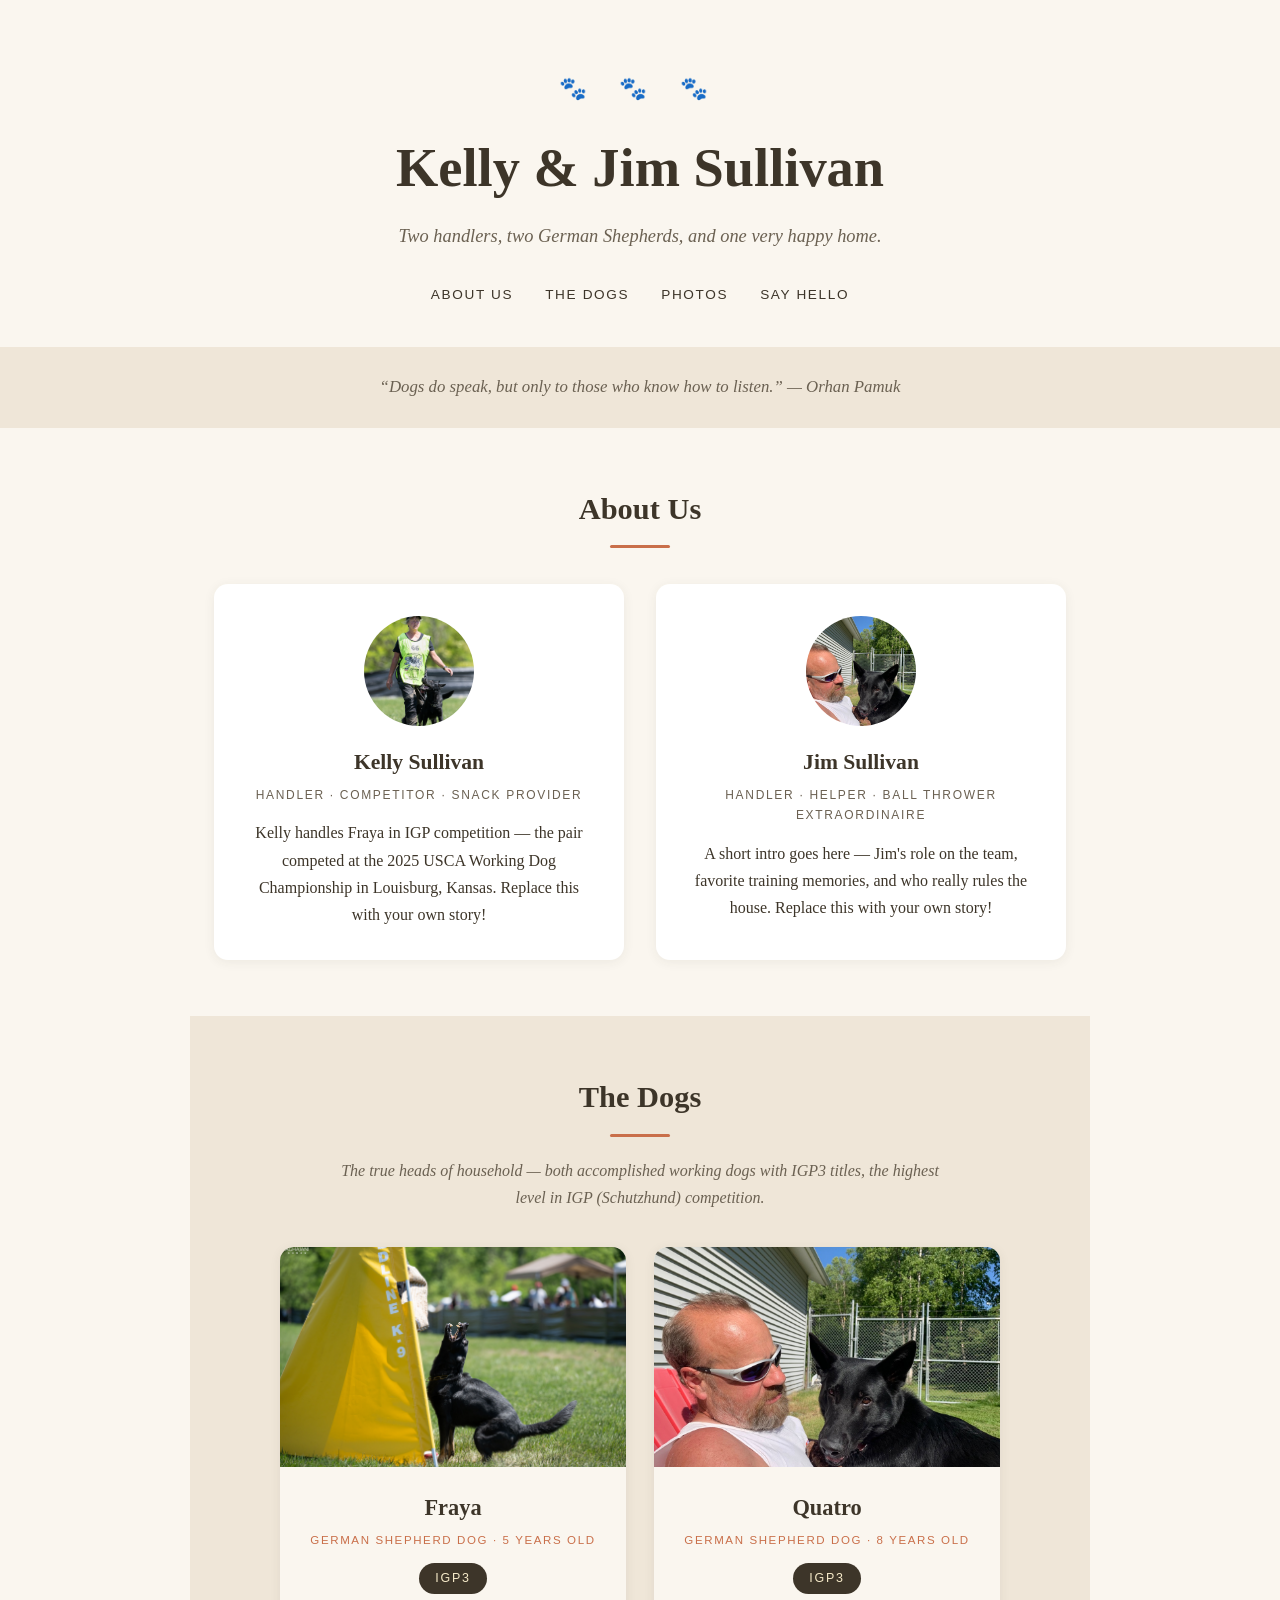
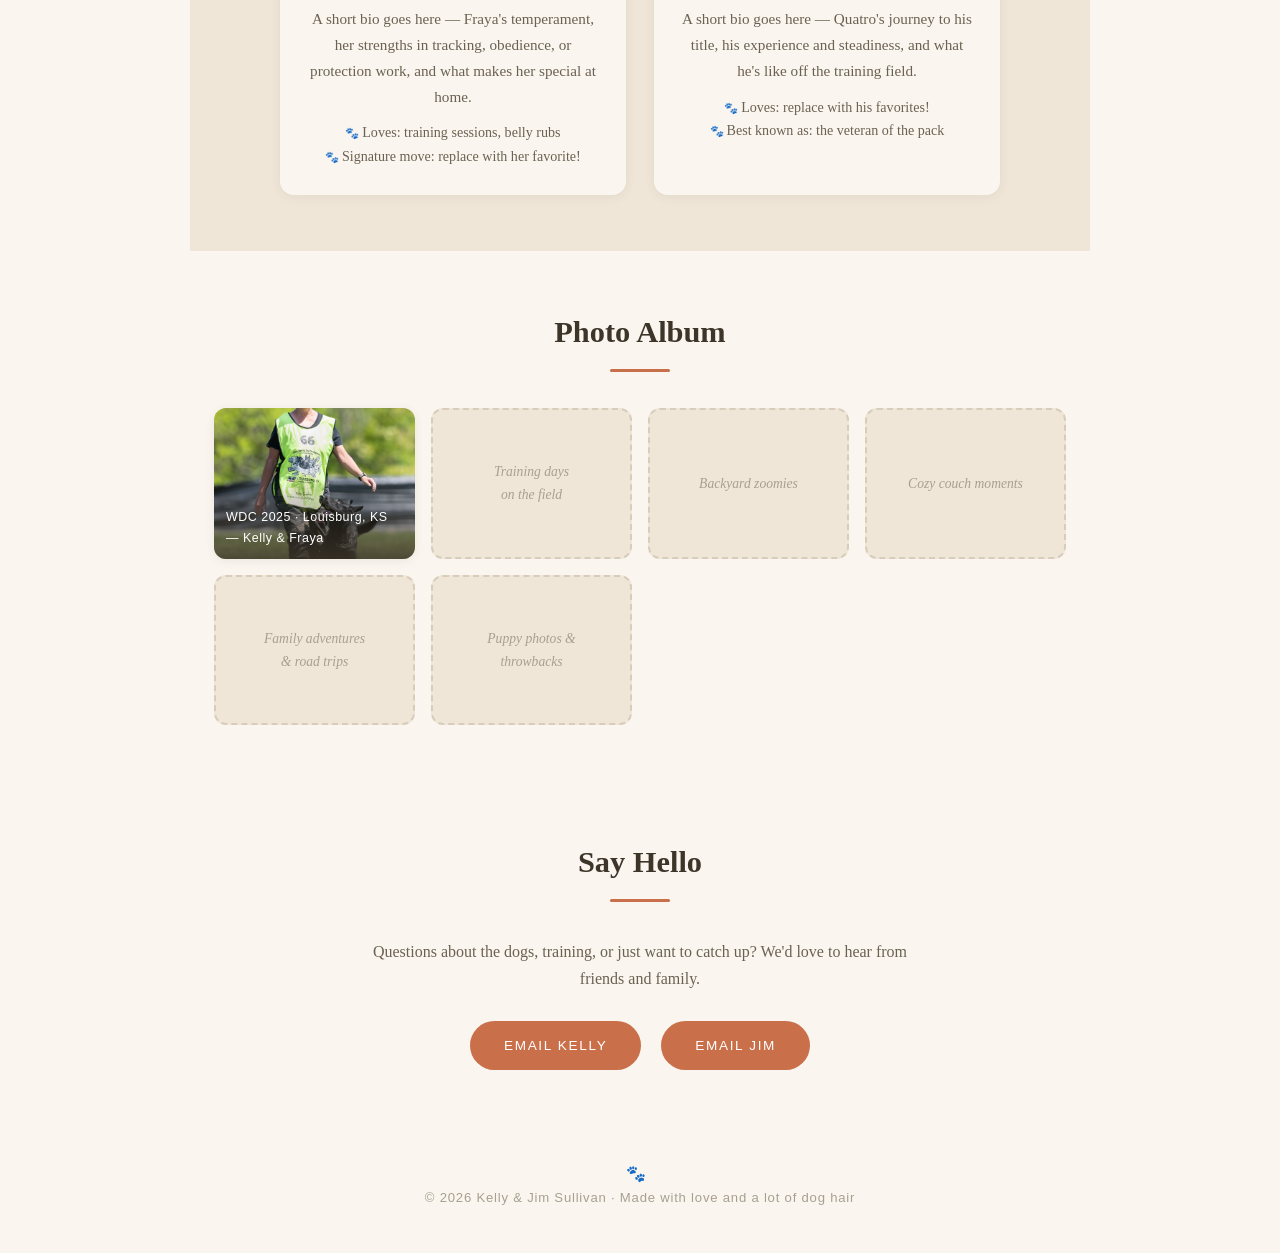
==== commit 519b16a2: "cleaned up index" ====
--- a/index.html
+++ b/index.html
@@ -1,291 +1,289 @@
 <!DOCTYPE html>
-<!-- saved from url=(0065)https://lumo.proton.me/u/1/c/6a07ce8a-db87-4bbb-80a4-ac3f7ee83cc6 -->
-<html lang="en" data-theme-mode="light" data-theme-name="LumoLight" dir="ltr"><head><meta http-equiv="Content-Type" content="text/html; charset=UTF-8"><meta name="viewport" content="width=device-width,initial-scale=1" ,="" maximum-scale="1.0," user-scalable="no," viewport-fit="cover"><!--<base href="/">--><base href="."><link rel="canonical" href="https://lumo.proton.me/"><link rel="prefetch" href="https://account.proton.me/lumo/signup"><link rel="prefetch" href="https://account.proton.me/lumo"><title>Lumo: Privacy-first AI assistant where chats stay confidential</title><meta name="description" content="Meet Lumo, the zero-access encrypted AI assistant by Proton that does not track or record your conversations. Ask me anything — it's confidential"><meta property="og:title" content="Lumo: Privacy-first AI assistant where chats stay confidential"><meta property="og:description" content="Meet Lumo, the zero-access encrypted AI assistant by Proton that does not track or record your conversations. Ask me anything — it's confidential"><meta property="og:url" content="https://lumo.proton.me/"><meta property="og:type" content="website"><meta property="og:image" content="https://lumo.proton.me/images/social/lumo-og.png"><meta property="og:image:alt" content="Lumo: Privacy-first AI assistant where chats stay confidential logo"><meta property="og:image:type" content="image/png"><meta property="og:image:width" content="1200"><meta property="og:image:height" content="630"><meta property="og:locale" content="en_US"><meta name="twitter:card" content="summary_large_image"><meta name="twitter:site" content="@ProtonPrivacy"><meta name="twitter:title" content="Lumo: Privacy-first AI assistant where chats stay confidential"><meta name="twitter:description" content="Meet Lumo, the zero-access encrypted AI assistant by Proton that does not track or record your conversations. Ask me anything — it's confidential"><meta name="twitter:image" content="https://lumo.proton.me/images/social/lumo-og.png"><meta name="twitter:image:alt" content="The shiny Lumo: Privacy-first AI assistant where chats stay confidential logo"><meta name="google-play-app" content="app-id=me.proton.android.lumo"><meta name="apple-itunes-app" content="app-id=6746714949"><meta name="google" content="notranslate"><link rel="icon" href="https://lumo.proton.me/assets/favicon.ico" sizes="any"><link rel="icon" href="https://lumo.proton.me/assets/static/favicon.c3c7c9e00e0d5ffdc91f.svg" type="image/svg+xml"><script type="application/ld+json">{
-            "@context": "https://schema.org",
-            "@graph": [
-                {
-                    "@type": "webPage",
-                    "@id": "https://lumo.proton.me",
-                    "url": "https://lumo.proton.me",
-                    "name": "Lumo",
-                    "alternateName": "Lumo by Proton",
-                    "description": "Meet Lumo, the zero-access encrypted AI assistant by Proton that does not track or record your conversations. Ask me anything. Its confidential.",
-                    "isPartOf": {
-                        "@id": "https://proton.me/#website"
-                    },
-                    "inLanguage": "en",
-                    "significantLink": [
-                        "https://account.proton.me/lumo/signup",
-                        "https://account.proton.me/lumo",
-                        "https://lumo.proton.me/about",
-                        "https://lumo.proton.me/download"
-                    ],
-                    "copyrightHolder": {
-                        "@id": "https://proton.me/#corporation"
-                    },
-                    "creator": {
-                        "@id": "https://proton.me/#corporation"
-                    },
-                    "offers": {
-                        "@type": "Offer",
-                        "price": "0",
-                        "availability": "https://schema.org/InStock",
-                        "itemOffered": {
-                            "@id": "https://proton.me/#Lumo"
-                        }
-                    },
-                    "potentialAction": [
-                        {
-                            "@type": "RegisterAction",
-                            "target": "https://account.proton.me/lumo/signup"
-                        },
-                        {
-                            "@type": "UseAction",
-                            "target": "https://account.proton.me/lumo"
-                        }
-                            ],
-                    "mainEntity": {
-                        "@id": "https://proton.me/#Lumo"
-                    },
-                    "about": {
-                        "@id": "https://proton.me/#Lumo"
-                    }
-                },
-                {
-                    "@type": "WebApplication",
-                    "@id": "https://proton.me/#Lumo",
-                    "additionalType": "http://www.productontology.org/doc/Chatbot",
-                    "name": "Lumo",
-                    "alternateName": "Lumo by Proton",
-                    "description": "Meet Lumo, the zero-access encrypted AI assistant by Proton that does not track or record your conversations. Ask me anything. Its confidential.",
-                    "keywords": "Lumo, Lumo by Proton, Lumo chatbot, AI chatbot, AI agent, AI assistant",
-                    "applicationCategory": "ChatbotApplication",
-                    "isAccessibleForFree": "True",
-                    "logo": "https://lumo.proton.me/images/social/lumo-by-proton.png",
-                    "image": "https://lumo.proton.me/images/social/lumo-og.png",
-                    "sameAs": [
-                        "https://x.com/asklumo"
-                        ],
-                    "subjectOf": {
-                        "@id": "https://lumo.proton.me"
-                    },
-                    "url": "https://lumo.proton.me",
-                    "mainEntityOfPage": {
-                        "@id": "https://lumo.proton.me"
-                    },
-                    "copyrightHolder": {
-                        "@id": "https://proton.me/#corporation"
-                    },
-                    "creator": {
-                        "@id": "https://proton.me/#corporation"
-                    },
-                    "maintainer": {
-                        "@id": "https://proton.me/#corporation"
-                    }
-
-                },
-                {
-                    "@context": "https://schema.org/",
-                    "@type": "WebSite",
-                    "@id": "https://proton.me/#website",
-                    "url": "https://proton.me",
-                    "name": "Proton",
-                    "mainEntity": {
-                        "@id": "https://proton.me/#corporation"
-                    },
-                    "about": {
-                        "@id": "https://proton.me/#corporation"
-                    },
-                    "creator": {
-                        "@id": "https://proton.me/#corporation"
-                    },
-                    "publisher": {
-                        "@id": "https://proton.me/#corporation"
-                    },
-                    "copyrightHolder": {
-                        "@id": "https://proton.me/#corporation"
-                    },
-                    "copyrightNotice": "© Proton AG. All rights reserved.",
-                    "copyrightYear": "2023",
-                    "isAccessibleForFree": "True",
-                    "inLanguage": [
-                        "en",
-                        "fr",
-                        "de",
-                        "es",
-                        "it",
-                        "pl",
-                        "nl",
-                        "ru",
-                        "tr",
-                        "pt"
-                    ]
-                },
-                {
-                    "@type": "Corporation",
-                    "@id": "https://proton.me/#corporation",
-                    "additionalType": "http://www.productontology.org/id/Technology_company",
-                    "name": "Proton",
-                    "legalName": "Proton AG",
-                    "url": "https://proton.me",
-                    "logo": "https://proton.me/images/social/proton-logo-square.png",
-                    "slogan": "Privacy by default",
-                    "foundingDate": "2014-07-18",
-                    "description": "Proton provides easy-to-use encrypted email, calendar, cloud storage, password manager, bitcoin wallet and VPN services, built on the principle of your data, your rules.",
-                    "address": {
-                        "@type": "PostalAddress",
-                        "addressCountry": "Switzerland",
-                        "addressRegion": "Geneve",
-                        "addressLocality": "Plan-les-Ouates",
-                        "postalCode": "1228",
-                        "streetAddress": "Route de la Galaise 32"
-                    },
-                    "sameAs": [
-                        "https://www.linkedin.com/company/protonprivacy/",
-                        "https://x.com/ProtonPrivacy",
-                        "https://www.facebook.com/Proton",
-                        "https://www.instagram.com/protonprivacy/",
-                        "https://www.wikidata.org/wiki/Q30537036",
-                        "https://en.wikipedia.org/wiki/Proton_(Swiss_company)",
-                        "https://www.google.com/search?kgmid=/g/11g8vthvmc"
-                    ],
-                    "employee": {
-                        "@type": "Person",
-                        "name": "Andy Yen",
-                        "jobTitle": "Chief Executive Officer",
-                        "sameAs": [
-                            "https://x.com/andyyen",
-                            "https://www.linkedin.com/in/andy-yen-03a9676/",
-                            "https://www.wikidata.org/wiki/Q23759707"
-                        ]
-                    }
-                }
-            ]
-        }</script><link rel="manifest" crossorigin="use-credentials" href="https://lumo.proton.me/assets/manifest.webmanifest" integrity="sha384-/r5sJQU+81xQQzB0mxt9wJXKdMJ7HgGrnhAZcIKTKwYCR1r4Zu/3kfExUjByTFQ/"><meta name="mobile-web-app-capable" content="yes"><meta name="theme-color" content="#1b1340"><meta name="application-name" content="Lumo: Privacy-first AI assistant where chats stay confidential"><link rel="apple-touch-icon" sizes="57x57" href="https://lumo.proton.me/assets/apple-touch-icon-57x57.png"><link rel="apple-touch-icon" sizes="60x60" href="https://lumo.proton.me/assets/apple-touch-icon-60x60.png"><link rel="apple-touch-icon" sizes="72x72" href="https://lumo.proton.me/assets/apple-touch-icon-72x72.png"><link rel="apple-touch-icon" sizes="76x76" href="https://lumo.proton.me/assets/apple-touch-icon-76x76.png"><link rel="apple-touch-icon" sizes="114x114" href="https://lumo.proton.me/assets/apple-touch-icon-114x114.png"><link rel="apple-touch-icon" sizes="120x120" href="https://lumo.proton.me/assets/apple-touch-icon-120x120.png"><link rel="apple-touch-icon" sizes="144x144" href="https://lumo.proton.me/assets/apple-touch-icon-144x144.png"><link rel="apple-touch-icon" sizes="152x152" href="https://lumo.proton.me/assets/apple-touch-icon-152x152.png"><link rel="apple-touch-icon" sizes="167x167" href="https://lumo.proton.me/assets/apple-touch-icon-167x167.png"><link rel="apple-touch-icon" sizes="180x180" href="https://lumo.proton.me/assets/apple-touch-icon-180x180.png"><link rel="apple-touch-icon" sizes="1024x1024" href="https://lumo.proton.me/assets/apple-touch-icon-1024x1024.png"><meta name="apple-mobile-web-app-capable" content="yes"><meta name="apple-mobile-web-app-status-bar-style" content="default"><meta name="apple-mobile-web-app-title" content="Lumo: Privacy-first AI assistant where chats stay confidential"><meta name="msapplication-TileColor" content="#fff"><meta name="msapplication-TileImage" content="/assets/mstile-144x144.png"><meta name="msapplication-config" content="/assets/browserconfig.xml"><link rel="yandex-tableau-widget" href="https://lumo.proton.me/assets/yandex-browser-manifest.json"><link rel="stylesheet" type="text/css" href="./index_files/9846.2ffc1cc7.css"><link rel="stylesheet" type="text/css" href="./index_files/9284.db9df2cd.css"><link rel="stylesheet" type="text/css" href="./index_files/1599.cca8ebfb.css"><link rel="stylesheet" type="text/css" href="./index_files/8913.662c6eca.css"><link rel="stylesheet" type="text/css" href="./index_files/RouterContainer.a639e287.css"><link rel="stylesheet" type="text/css" href="./index_files/4035.dfa4a563.css"><link rel="stylesheet" type="text/css" href="./index_files/5548.e1e32175.css"><link href="./index_files/index.134bd6cb.css" rel="stylesheet"><style>:root{--backgroundOpacityMurky: rgba(255, 255, 255, 0.95);--onBackgroundLight: rgba(36, 36, 36, 0.10);--background: #FFF;--onBackground: #242424;--accent: #0F71F0;--default-black: rgba(0, 0, 0, 0.00);--backgroundShadow: rgba(0, 0, 0, 0.14);--onAccent: #FFF;--onAccentDisabled: #B2D4FC;--onBackgroundDisabled: #919191;--onBackgroundSecondary: #5B5B5B;--onBackgroundExtraLight: #F4F4F4;--accentHighContrast: #0E68DD;--backgroundButtonDisabled: rgba(68, 68, 68, 0.10);--onBackgroundExtraLight: #F4F4F4;--scrollTrack: #E8E8E8;--scrollThumb: #A1A1A1;--buttonHover: #E0E0E0;--critical: #D40404;--img-logo: url(https://lumo.proton.me/assets/images/logo.d1d5a0b776e710da9bf9.svg);--img-completed: url(https://lumo.proton.me/assets/images/status_ok.d443655b70d223250fa8.svg);--img-alert: url(https://lumo.proton.me/assets/images/alert.474be14797d7e695bcaf.svg);--img-info: url(https://lumo.proton.me/assets/images/info.56a5f71fdc727a40de66.svg);--img-tooltip: url(https://lumo.proton.me/assets/images/tooltip.50ab4baeb9ac63633068.svg);--no-video-img: url(https://lumo.proton.me/assets/images/no-video-illustration.319bd3f600c239b14382.svg)}html[data-gen-theme=dark]{--backgroundOpacityMurky: rgba(0, 0, 0, 0.70);--onBackgroundLight: rgba(255, 255, 255, 0.15);--background: #272727;--onBackground: #FFF;--accent: #3F8DF3;--default-black: rgba(0, 0, 0, 0.00);--backgroundShadow: rgba(0, 0, 0, 0.14);--onAccent: #FFF;--onAccentDisabled: #99C6FB;--onBackgroundDisabled: #8F8F8F;--onBackgroundSecondary: #C7C7C7;--onBackgroundExtraLight: #323232;--accentHighContrast: #3F8DF3;--backgroundButtonDisabled: rgba(68, 68, 68, 0.10);--buttonHover: rgba(255, 255, 255, 0.1);--critical: #FF4242;--onBackgroundExtraLight: #323232;--scrollTrack: #323232;--scrollThumb: #505050;--img-completed: url(https://lumo.proton.me/assets/images/status_ok.90f98be2a1cdcb583c19.svg);--img-alert: url(https://lumo.proton.me/assets/images/alert.bcb86b4c2f4c2b1da9cd.svg);--img-info: url(https://lumo.proton.me/assets/images/info.56a5f71fdc727a40de66.svg);--img-tooltip: url(https://lumo.proton.me/assets/images/tooltip.e5ee59ba4cf836fe189b.svg);--no-video-img: url(https://lumo.proton.me/assets/images/no-video-illustration.56c2d608d73de31d2e45.svg)}@font-face{font-family:"Inter";src:url(https://lumo.proton.me/assets/fonts/Inter-Regular.woff2) format("woff2");font-weight:400;font-style:normal;font-display:swap}@font-face{font-family:"Inter";src:url(https://lumo.proton.me/assets/fonts/Inter-Medium.woff2) format("woff2");font-weight:500;font-style:normal;font-display:swap}@font-face{font-family:"Inter";src:url(https://lumo.proton.me/assets/fonts/Inter-SemiBold.woff2) format("woff2");font-weight:600;font-style:normal;font-display:swap}@font-face{font-family:"Inter";src:url(https://lumo.proton.me/assets/fonts/Inter-Bold.woff2) format("woff2");font-weight:700;font-style:normal;font-display:swap}@font-face{font-family:"Inter";src:url(https://lumo.proton.me/assets/fonts/Inter-ExtraBold.woff2) format("woff2");font-weight:800;font-style:normal;font-display:swap}.video-downloader-iframe-wrap{position:fixed;top:3px;right:3px;z-index:92147483645;width:312px;height:auto;background:var(--backgroundOpacityMurky, rgba(255, 255, 255, 0.95));transition:opacity .2s;border:none;margin-right:10px;overflow:hidden;border-radius:16px;box-shadow:0 12px 40px rgba(0,0,0,.25),0 4px 12px rgba(0,0,0,.15)}.video-downloader-iframe-wrap.rtl{right:auto;left:3px;margin-right:0;margin-left:10px}.video-downloader-iframe{width:100%;height:auto;border:none;border-radius:16px;display:block;transition:opacity .2s;opacity:1;overflow-y:auto;overflow-x:hidden;box-shadow:none;backdrop-filter:none;background:rgba(0,0,0,0)}
-/*# sourceMappingURL=[data-uri] */</style></head><body data-smart-converter-loaded="true" class="is-comfortable"><div class="app-root"><style id="theme-root">:root,.ui-standard{--primary-minor-2: #f0edff;--primary-minor-1: #e2dbff;--primary: #6d4aff;--primary-major-1: #6243e6;--primary-major-2: #573bcc;--primary-major-3: #4c34b3;--primary-contrast: #ffffff;--signal-danger-minor-2: #fcebee;--signal-danger-minor-1: #f8d6dc;--signal-danger: #dc3251;--signal-danger-major-1: #c62d49;--signal-danger-major-2: #b02841;--signal-danger-major-3: #9a2339;--signal-danger-contrast: #ffffff;--signal-warning-minor-2: #fff5e6;--signal-warning-minor-1: #ffebcc;--signal-warning: #ff9900;--signal-warning-major-1: #f27d00;--signal-warning-major-2: #e66300;--signal-warning-major-3: #d94c00;--signal-warning-contrast: #000000;--signal-success-minor-2: #e9f6f3;--signal-success-minor-1: #d2eee7;--signal-success: #1ea885;--signal-success-major-1: #1b9778;--signal-success-major-2: #18866a;--signal-success-major-3: #15765d;--signal-success-contrast: #ffffff;--signal-info-minor-2: #e9f5fa;--signal-info-minor-1: #d3ecf5;--signal-info: #239ece;--signal-info-major-1: #208eb9;--signal-info-major-2: #1c7ea5;--signal-info-major-3: #196f90;--signal-info-contrast: #ffffff;--interaction-norm-minor-2: #f0edff;--interaction-norm-minor-1: #e2dbff;--interaction-norm: #6d4aff;--interaction-norm-major-1: #6243e6;--interaction-norm-major-2: #573bcc;--interaction-norm-major-3: #4c34b3;--interaction-norm-contrast: #ffffff;--interaction-norm-hover: #6243e6;--interaction-norm-active: #573bcc;--interaction-weak-minor-2: #f9f8f7;--interaction-weak-minor-1: #f5f3f2;--interaction-weak: #eae7e4;--interaction-weak-major-1: #dedbd9;--interaction-weak-major-2: #d3d0cd;--interaction-weak-major-3: #c7c4c2;--interaction-weak-contrast: #000000;--interaction-weak-hover: #dedbd9;--interaction-weak-active: #d3d0cd;--text-norm: #0c0c14;--text-weak: #5c5958;--text-hint: #8f8d8a;--text-disabled: #9e9b98;--text-invert: white;--text-markdown: #24292e;--text-strong: rgba(186, 186, 247, 0.3);--text-secondary: #707070;--text-dark: var(--text-norm);--field-norm: #adaba8;--field-hover: #8f8d8a;--field-disabled: #d1cfcd;--focus-outline: var(--primary);--focus-ring: rgba(109, 74, 255, 0.2);--border-norm: #d1cfcd;--border-weak: #eae7e4;--background-norm: white;--background-weak: #f8fafc;--background-strong: #e5e8eb;--background-invert: #1a1a1a;--background-light: #fbfaff;--background-composer-mobile: white;--background-upsell-button: white;--background-upsell-toggle: #e5e1f5;--background-upsell-toggle-button: white;--background-upsell-toggle-ghost-mode: rgba(91, 87, 107, 0.6);--background-upsell-toggle-ghost-mode-button: #292733;--interaction-default: transparent;--interaction-default-hover: rgba(186, 190, 199, 0.2);--interaction-default-active: rgba(186, 190, 199, 0.3);--shadow-norm-opacity: 0.1;--shadow-raised-opacity: 0.1;--shadow-lifted-opacity: 0.16;--backdrop-norm: rgba(38, 42, 51, 0.48);--background-main-canvas: #f5f6fe;--interaction-secondary: #ffac2f;--interaction-secondary-hover: #e69a2a;--interaction-secondary-active: #d48f26;--interaction-solid-weak-custom: #e8eafc;--interaction-solid-weak-custom-contrast: white;--interaction-solid-weak-custom-active: #dddefb;--interaction-solid-weak-custom-hover: #dddefb;--reinforce-norm: #372580;--reinforce-hover: #2f1e6f;--reinforce-active: #27185f;--link-norm: var(--primary);--link-hover: var(--interaction-norm-hover);--link-active: var(--interaction-norm-active);--composer-glow-border: #dddefb;--composer-hover-border: #a9acfa;--composer-focus-outer-ring: #e9eafc;--optional-promotion-background-start: rgba(109, 74, 255, 0.15);--optional-promotion-background-end: rgba(70, 26, 255, 0.04);--optional-upgrade-color-1: #ffac2e;--optional-upgrade-color-2: #6d4aff;--text-error-banner-title: #15006f;--text-error-banner-message: #50409b;--text-error-banner-button: var(--interaction-norm);--error-banner-high-opacity: 0.15;--error-banner-low-opacity: 0.05;--markdown-code-background: #f1f3f5;--markdown-pre-background: #f8f9fa;--markdown-pre-border: #e1e4e8;--settings-modal-upsell-background: #f9fafb;--settings-modal-upsell-text: var(--text-weak);--lumo-plus-logo-plus-sign-text: #5325a2;--surface-foreground: #f5f6fe;--lumo-welcome-text: #311e71;--lumo-logo-tag-pro-background: #1b1340;--lumo-logo-tag-plus-background: #e8e9eb;--lumo-logo-tag-pro-text: var(--text-invert);--lumo-logo-tag-plus-text: #7a7a7a;--lumo-secondary-upsell-background: linear-gradient( 180deg, rgba(245, 246, 254, 0.5) 76.09%, rgba(255, 244, 231, 0.5) 100% ), #fff;--model-mode-selected-background: var(--background-main-canvas);--glyph-glyph-hint: #949494;--glyph: #0b0b0b;--glyph-mid: #707070;--glyph-low: #949494;--glyph-disabled: #c2c2c2;--glyph-inverse: #f6f6f6;--glyph-contrast: #ffffff;--glyph-brand: #6439ed;--glyph-brand-mid: #4c2cb3;--glyph-brand-strong: #311e71;--border: #e9eafc;--border-mid: #dddefb;--control-fill-empty: transparent;--control-fill-translucent: rgba(0, 0, 0, 0.04);--control-fill-contrast: #ffffff;--control-fill-low: #fafbff;--control-fill-mid: #f5f6fe;--control-fill-strong: #e9eafc;--control-fill-strong-2: #dddefb;--control-border: #e9eafc;--control-border-translucent: rgba(0, 0, 0, 0.08);--control-border-mid: #dddefb;--control-border-focus: #6439ed;--control-brand-fill: #6439ed;--control-brand-fill-mid: #4c2cb3;--control-brand-fill-strong: #311e71;--control-brand-text: #ffffff}
-/*# sourceMappingURL=[data-uri] */</style><div class="notifications-container flex flex-column items-center no-print"></div><style id="lumo-light-theme">:root,.ui-standard{--primary-minor-2: #f0edff;--primary-minor-1: #e2dbff;--primary: #6d4aff;--primary-major-1: #6243e6;--primary-major-2: #573bcc;--primary-major-3: #4c34b3;--primary-contrast: #ffffff;--signal-danger-minor-2: #fcebee;--signal-danger-minor-1: #f8d6dc;--signal-danger: #dc3251;--signal-danger-major-1: #c62d49;--signal-danger-major-2: #b02841;--signal-danger-major-3: #9a2339;--signal-danger-contrast: #ffffff;--signal-warning-minor-2: #fff5e6;--signal-warning-minor-1: #ffebcc;--signal-warning: #ff9900;--signal-warning-major-1: #f27d00;--signal-warning-major-2: #e66300;--signal-warning-major-3: #d94c00;--signal-warning-contrast: #000000;--signal-success-minor-2: #e9f6f3;--signal-success-minor-1: #d2eee7;--signal-success: #1ea885;--signal-success-major-1: #1b9778;--signal-success-major-2: #18866a;--signal-success-major-3: #15765d;--signal-success-contrast: #ffffff;--signal-info-minor-2: #e9f5fa;--signal-info-minor-1: #d3ecf5;--signal-info: #239ece;--signal-info-major-1: #208eb9;--signal-info-major-2: #1c7ea5;--signal-info-major-3: #196f90;--signal-info-contrast: #ffffff;--interaction-norm-minor-2: #f0edff;--interaction-norm-minor-1: #e2dbff;--interaction-norm: #6d4aff;--interaction-norm-major-1: #6243e6;--interaction-norm-major-2: #573bcc;--interaction-norm-major-3: #4c34b3;--interaction-norm-contrast: #ffffff;--interaction-norm-hover: #6243e6;--interaction-norm-active: #573bcc;--interaction-weak-minor-2: #f9f8f7;--interaction-weak-minor-1: #f5f3f2;--interaction-weak: #eae7e4;--interaction-weak-major-1: #dedbd9;--interaction-weak-major-2: #d3d0cd;--interaction-weak-major-3: #c7c4c2;--interaction-weak-contrast: #000000;--interaction-weak-hover: #dedbd9;--interaction-weak-active: #d3d0cd;--text-norm: #0c0c14;--text-weak: #5c5958;--text-hint: #8f8d8a;--text-disabled: #9e9b98;--text-invert: white;--text-markdown: #24292e;--text-strong: rgba(186, 186, 247, 0.3);--text-secondary: #707070;--text-dark: var(--text-norm);--field-norm: #adaba8;--field-hover: #8f8d8a;--field-disabled: #d1cfcd;--focus-outline: var(--primary);--focus-ring: rgba(109, 74, 255, 0.2);--border-norm: #d1cfcd;--border-weak: #eae7e4;--background-norm: white;--background-weak: #f8fafc;--background-strong: #e5e8eb;--background-invert: #1a1a1a;--background-light: #fbfaff;--background-composer-mobile: white;--background-upsell-button: white;--background-upsell-toggle: #e5e1f5;--background-upsell-toggle-button: white;--background-upsell-toggle-ghost-mode: rgba(91, 87, 107, 0.6);--background-upsell-toggle-ghost-mode-button: #292733;--interaction-default: transparent;--interaction-default-hover: rgba(186, 190, 199, 0.2);--interaction-default-active: rgba(186, 190, 199, 0.3);--shadow-norm-opacity: 0.1;--shadow-raised-opacity: 0.1;--shadow-lifted-opacity: 0.16;--backdrop-norm: rgba(38, 42, 51, 0.48);--background-main-canvas: #f5f6fe;--interaction-secondary: #ffac2f;--interaction-secondary-hover: #e69a2a;--interaction-secondary-active: #d48f26;--interaction-solid-weak-custom: #e8eafc;--interaction-solid-weak-custom-contrast: white;--interaction-solid-weak-custom-active: #dddefb;--interaction-solid-weak-custom-hover: #dddefb;--reinforce-norm: #372580;--reinforce-hover: #2f1e6f;--reinforce-active: #27185f;--link-norm: var(--primary);--link-hover: var(--interaction-norm-hover);--link-active: var(--interaction-norm-active);--composer-glow-border: #dddefb;--composer-hover-border: #a9acfa;--composer-focus-outer-ring: #e9eafc;--optional-promotion-background-start: rgba(109, 74, 255, 0.15);--optional-promotion-background-end: rgba(70, 26, 255, 0.04);--optional-upgrade-color-1: #ffac2e;--optional-upgrade-color-2: #6d4aff;--text-error-banner-title: #15006f;--text-error-banner-message: #50409b;--text-error-banner-button: var(--interaction-norm);--error-banner-high-opacity: 0.15;--error-banner-low-opacity: 0.05;--markdown-code-background: #f1f3f5;--markdown-pre-background: #f8f9fa;--markdown-pre-border: #e1e4e8;--settings-modal-upsell-background: #f9fafb;--settings-modal-upsell-text: var(--text-weak);--lumo-plus-logo-plus-sign-text: #5325a2;--surface-foreground: #f5f6fe;--lumo-welcome-text: #311e71;--lumo-logo-tag-pro-background: #1b1340;--lumo-logo-tag-plus-background: #e8e9eb;--lumo-logo-tag-pro-text: var(--text-invert);--lumo-logo-tag-plus-text: #7a7a7a;--lumo-secondary-upsell-background: linear-gradient( 180deg, rgba(245, 246, 254, 0.5) 76.09%, rgba(255, 244, 231, 0.5) 100% ), #fff;--model-mode-selected-background: var(--background-main-canvas);--glyph-glyph-hint: #949494;--glyph: #0b0b0b;--glyph-mid: #707070;--glyph-low: #949494;--glyph-disabled: #c2c2c2;--glyph-inverse: #f6f6f6;--glyph-contrast: #ffffff;--glyph-brand: #6439ed;--glyph-brand-mid: #4c2cb3;--glyph-brand-strong: #311e71;--border: #e9eafc;--border-mid: #dddefb;--control-fill-empty: transparent;--control-fill-translucent: rgba(0, 0, 0, 0.04);--control-fill-contrast: #ffffff;--control-fill-low: #fafbff;--control-fill-mid: #f5f6fe;--control-fill-strong: #e9eafc;--control-fill-strong-2: #dddefb;--control-border: #e9eafc;--control-border-translucent: rgba(0, 0, 0, 0.08);--control-border-mid: #dddefb;--control-border-focus: #6439ed;--control-brand-fill: #6439ed;--control-brand-fill-mid: #4c2cb3;--control-brand-fill-strong: #311e71;--control-brand-text: #ffffff}
-/*# sourceMappingURL=[data-uri] */</style><div class="drag-area-provider h-full w-full min-h-0 min-w-0 flex flex-column"><div class="outer-layout-background relative reset4print flex flex-row h-full w-full overflow-hidden"><div class="inner-layout-background absolute top-0 left-0 w-full h-full no-print"><div class="flex flex-column flex-nowrap h-full flex-1 reset4print"><div class="main-layout-component flex flex-row flex-nowrap flex-1 min-h-0 w-full reset4print relative md:p-2"><div class="lumo-sidebar-shell shrink-0 h-full min-h-0 self-stretch"><div class="lumo-sidebar-backdrop" aria-hidden="true"></div><div class="lumo-sidebar-container sidebar rounded-xl bg-norm no-print sidebar--large-screen-collapsed sidebar--small-screen-collapsed"><div class="lumo-sidebar-inner flex flex-column flex-nowrap flex-1 min-h-0"><div class="shrink-0"><div class="flex flex-row flex-nowrap items-center justify-space-between hidden md:flex px-5 py-3"><a aria-label="Go to Lumo homepage" class="lumo-logo-link" href="https://lumo.proton.me/u/1/"><div class="flex flex-row flex-nowrap items-center gap-2"><img src="./index_files/lumo-logo-v6.6bf83622dcac75384a8e.svg" alt="Lumo" height="18px"></div></a><button aria-expanded="false" aria-busy="false" data-testid="dropdown-button" class="text-nowrap apps-dropdown-button shrink-0" type="button" title="Proton applications"><svg viewBox="0 0 16 16" class="icon-size-6 apps-dropdown-button-icon shrink-0 no-print" role="img" focusable="false" aria-hidden="true"><path fill-rule="evenodd" d="M5.333 2.667H4c-.736 0-1.333.597-1.333 1.333v1.333c0 .737.597 1.334 1.333 1.334h1.333c.737 0 1.334-.597 1.334-1.334V4c0-.736-.597-1.333-1.334-1.333ZM4 2a2 2 0 0 0-2 2v1.333a2 2 0 0 0 2 2h1.333a2 2 0 0 0 2-2V4a2 2 0 0 0-2-2H4Zm8 .667h-1.333c-.737 0-1.334.597-1.334 1.333v1.333c0 .737.597 1.334 1.334 1.334H12c.736 0 1.333-.597 1.333-1.334V4c0-.736-.597-1.333-1.333-1.333ZM10.667 2a2 2 0 0 0-2 2v1.333a2 2 0 0 0 2 2H12a2 2 0 0 0 2-2V4a2 2 0 0 0-2-2h-1.333ZM12 9.333h-1.333c-.737 0-1.334.597-1.334 1.334V12c0 .736.597 1.333 1.334 1.333H12c.736 0 1.333-.597 1.333-1.333v-1.333c0-.737-.597-1.334-1.333-1.334Zm-1.333-.666a2 2 0 0 0-2 2V12a2 2 0 0 0 2 2H12a2 2 0 0 0 2-2v-1.333a2 2 0 0 0-2-2h-1.333Zm-5.334.666H4c-.736 0-1.333.597-1.333 1.334V12c0 .736.597 1.333 1.333 1.333h1.333c.737 0 1.334-.597 1.334-1.333v-1.333c0-.737-.597-1.334-1.334-1.334ZM4 8.667a2 2 0 0 0-2 2V12a2 2 0 0 0 2 2h1.333a2 2 0 0 0 2-2v-1.333a2 2 0 0 0-2-2H4Z" clip-rule="evenodd"></path></svg></button></div></div><div class="lumo-sidebar flex flex-column flex-1 min-h-0 overflow-hidden"><div class="sidebar-top shrink-0"><div class="sidebar-item flex items-center w-full cursor-pointer py-2 px-1.5 show-shortcut-on-hover gap-2"><button class="sidebar-item-main-action flex-1 flex items-center h-full p-0 cursor-pointer" aria-label="New chat"><div class="sidebar-item-icon flex items-center justify-start shrink-0"><svg xmlns="http://www.w3.org/2000/svg" width="16" height="16" viewBox="0 0 24 24" fill="none" stroke="currentColor" stroke-width="2" stroke-linecap="round" stroke-linejoin="round" class="lucide lucide-square-pen lucide-pen-box lucide-edit lucide-pen-square rtl:mirror" aria-hidden="true"><path d="M12 3H5a2 2 0 0 0-2 2v14a2 2 0 0 0 2 2h14a2 2 0 0 0 2-2v-7"></path><path d="M18.375 2.625a1 1 0 0 1 3 3l-9.013 9.014a2 2 0 0 1-.853.505l-2.873.84a.5.5 0 0 1-.62-.62l.84-2.873a2 2 0 0 1 .506-.852z"></path></svg></div><span class="sidebar-item-text flex-1 flex items-center justify-space-between text-nowrap overflow-hidden gap-2 flex-nowrap"><span class="sidebar-item-label w-full text-ellipsis">New chat</span><span class="sidebar-item-shortcut shrink-0 ml-auto"><kbd class="kbd" aria-label="Keyboard shortcut: Ctrl+J">Ctrl+J</kbd></span></span></button><div class="inline-block flex flex-nowrap items-center gap-2"><svg width="24" height="24" viewBox="0 0 24 24" fill="none" xmlns="http://www.w3.org/2000/svg"><path d="M14.7497 9.25362L15.4433 9.50118L18.0931 7.79902L18.313 9.96065H19.8204L19.5492 7.29146C19.4272 6.34374 18.3599 5.84537 17.5555 6.36201L15.2528 7.84077L15.2206 7.82979C14.3388 7.51745 13.3988 7.32506 12.4213 7.28193L12.0002 7.27314C10.9317 7.27314 9.90317 7.4516 8.9416 7.77339L8.85957 7.80122L6.61764 6.36201C5.81327 5.84537 4.74594 6.34374 4.624 7.29146L4.28125 9.96065H5.79302L5.81454 9.79305L6.07126 7.7939L8.66035 9.4565L9.34809 9.21993C9.37116 9.21198 9.39451 9.20351 9.41767 9.19576C10.2322 8.92318 11.1002 8.77315 12.0002 8.77315C12.9508 8.77318 13.8655 8.94087 14.7196 9.24336L14.7497 9.25362Z" fill="currentColor"></path><path d="M17.0185 11.5867C17.7224 11.6254 18.4256 11.7126 19.124 11.8152C19.124 11.8152 19.7276 11.9083 20.1952 12.0867C20.3011 12.5859 20.2415 13.2531 20.1952 14.0428C20.149 14.8321 20.0404 15.1649 19.9257 15.7176C19.8243 16.206 19.6501 16.6734 19.3515 17.0789C18.98 17.5833 18.4266 17.8713 17.8925 18.0145C17.3585 18.1575 17.0996 18.1795 16.5898 18.1795C16.0799 18.1795 15.4666 18.1066 14.9394 17.8777C14.11 17.5177 13.6015 16.844 13.2607 16.0106C12.9652 15.2879 12.8152 14.5289 12.7372 13.7518C12.7055 13.435 12.5568 13.3029 12.2519 13.2986C12.0849 13.2964 11.9177 13.2971 11.7509 13.2977C11.3698 13.2991 11.2366 13.4385 11.2021 13.8328C11.1268 14.693 10.9268 15.5197 10.5576 16.2986C10.0551 17.358 9.23492 17.9511 8.10931 18.1092C7.45095 18.2016 6.79731 18.2093 6.14642 18.0525C5.17391 17.8182 4.52175 17.213 4.18548 16.24C3.94697 15.5499 3.81208 14.9642 3.77239 14.1072C3.77201 14.0944 3.71933 12.3453 3.85736 12.0867C4.07049 11.9434 5.12689 11.7693 5.12689 11.7693C5.86721 11.6373 6.61355 11.5568 7.36614 11.5809C8.41889 11.6148 9.45526 11.7795 10.4648 12.0867C11.1557 12.2969 11.8579 12.3472 12.5634 12.2781C12.9649 12.2388 13.3591 12.1074 13.7538 12.0057C14.8261 11.7296 15.9101 11.5259 17.0185 11.5867ZM7.49993 13.077C7.18946 13.0771 6.93753 13.329 6.93743 13.6395C6.93743 13.95 7.1894 14.2018 7.49993 14.202C8.01764 14.202 8.43733 14.6218 8.43743 15.1395C8.43743 15.45 8.6894 15.7018 8.99993 15.702C9.31059 15.702 9.56243 15.4501 9.56243 15.1395C9.56233 14.0005 8.63896 13.077 7.49993 13.077ZM16.4999 13.077C16.1895 13.0771 15.9375 13.329 15.9374 13.6395C15.9374 13.95 16.1894 14.2018 16.4999 14.202C17.0176 14.202 17.4373 14.6218 17.4374 15.1395C17.4374 15.45 17.6894 15.7018 17.9999 15.702C18.3106 15.702 18.5624 15.4501 18.5624 15.1395C18.5623 14.0005 17.639 13.077 16.4999 13.077Z" fill="currentColor"></path></svg><label class="toggle-label" for="ghost-chat-toggle" data-testid="toggle-switch" title="Ghost chat mode"><div class="toggle-container toggle-container--disabled"><input id="ghost-chat-toggle" type="checkbox" class="toggle-checkbox sr-only" aria-busy="false" disabled=""><span class="toggle-container-text" aria-hidden="true"><svg viewBox="0 0 16 16" class="icon-size-4 toggle-container-img" role="img" focusable="false" aria-hidden="true"><path fill-rule="evenodd" d="M4.146 4.146a.5.5 0 0 1 .708 0L8 7.293l3.146-3.147a.5.5 0 0 1 .708.708L8.707 8l3.147 3.146a.5.5 0 0 1-.708.708L8 8.707l-3.146 3.147a.5.5 0 0 1-.708-.708L7.293 8 4.146 4.854a.5.5 0 0 1 0-.708Z"></path></svg></span><span class="toggle-container-text" aria-hidden="true"><svg viewBox="0 0 16 16" class="icon-size-4 toggle-container-img" role="img" focusable="false" aria-hidden="true"><path fill-rule="evenodd" d="M13.854 4.148a.51.51 0 0 1 0 .714l-6.859 6.93a.695.695 0 0 1-.99 0L3.146 8.905a.509.509 0 0 1 0-.714.496.496 0 0 1 .708 0L6.5 10.864l6.646-6.716a.496.496 0 0 1 .708 0Z"></path></svg></span></div></label></div></div></div><div class="scroll-outer-vertical sidebar-main-scroll flex flex-column flex-1 min-h-0"><div class="scroll-start-shadow pointer-events-none" aria-hidden="true"></div><div class="scroll-end-shadow pointer-events-none" aria-hidden="true"></div><div class="scroll-inner scroll-inner--contained"><div class="scroll-child"><div class="sidebar-section flex flex-column gap-1"><button class="sidebar-item flex items-center w-full cursor-pointer px-1.5 py-2 show-shortcut-on-hover" aria-label="Search"><div class="sidebar-item-icon flex items-center justify-start shrink-0"><svg xmlns="http://www.w3.org/2000/svg" width="16" height="16" viewBox="0 0 24 24" fill="none" stroke="currentColor" stroke-width="2" stroke-linecap="round" stroke-linejoin="round" class="lucide lucide-search rtl:mirror" aria-hidden="true"><path d="m21 21-4.34-4.34"></path><circle cx="11" cy="11" r="8"></circle></svg></div><span class="sidebar-item-text flex-1 flex items-center justify-space-between text-nowrap overflow-hidden gap-2"><span class="sidebar-item-label">Search</span><span class="sidebar-item-shortcut shrink-0 ml-auto"><kbd class="kbd" aria-label="Keyboard shortcut: Ctrl+K">Ctrl+K</kbd></span></span></button><button class="sidebar-item flex items-center w-full cursor-pointer px-1.5 py-2" aria-label="Library"><div class="sidebar-item-icon flex items-center justify-start shrink-0"><svg xmlns="http://www.w3.org/2000/svg" width="16" height="16" viewBox="0 0 24 24" fill="none" stroke="currentColor" stroke-width="2" stroke-linecap="round" stroke-linejoin="round" class="lucide lucide-library-big rtl:mirror" aria-hidden="true"><rect width="8" height="18" x="3" y="3" rx="1"></rect><path d="M7 3v18"></path><path d="M20.4 18.9c.2.5-.1 1.1-.6 1.3l-1.9.7c-.5.2-1.1-.1-1.3-.6L11.1 5.1c-.2-.5.1-1.1.6-1.3l1.9-.7c.5-.2 1.1.1 1.3.6Z"></path></svg></div><span class="sidebar-item-text flex-1 flex items-center justify-space-between text-nowrap overflow-hidden gap-2"><span class="sidebar-item-label">Library</span></span></button><button class="sidebar-item flex items-center w-full cursor-pointer px-1.5 py-2" aria-label="All chats"><div class="sidebar-item-icon flex items-center justify-start shrink-0"><svg xmlns="http://www.w3.org/2000/svg" width="16" height="16" viewBox="0 0 24 24" fill="none" stroke="currentColor" stroke-width="2" stroke-linecap="round" stroke-linejoin="round" class="lucide lucide-messages-square rtl:mirror" aria-hidden="true"><path d="M16 10a2 2 0 0 1-2 2H6.828a2 2 0 0 0-1.414.586l-2.202 2.202A.71.71 0 0 1 2 14.286V4a2 2 0 0 1 2-2h10a2 2 0 0 1 2 2z"></path><path d="M20 9a2 2 0 0 1 2 2v10.286a.71.71 0 0 1-1.212.502l-2.202-2.202A2 2 0 0 0 17.172 19H10a2 2 0 0 1-2-2v-1"></path></svg></div><span class="sidebar-item-text flex-1 flex items-center justify-space-between text-nowrap overflow-hidden gap-2"><span class="sidebar-item-label">All chats</span></span></button></div><div class="collapsible-sidebar-section flex flex-column min-w-0 flex-nowrap projects-sidebar-section"><div class="collapsible-section-header flex items-center py-2 px-1.5 rounded-lg"><div class="flex-1 flex items-center gap-1 font-bold text-nowrap overflow-hidden cursor-pointer min-w-0"><span class="collapsible-section--title overflow-hidden text-ellipsis">Projects</span></div><button class="button button-for-icon button-small button-ghost-weak" aria-busy="false" type="button" aria-label="Create project" title="Create project"><svg xmlns="http://www.w3.org/2000/svg" width="14" height="14" viewBox="0 0 24 24" fill="none" stroke="currentColor" stroke-width="2" stroke-linecap="round" stroke-linejoin="round" class="lucide lucide-plus" aria-hidden="true"><path d="M5 12h14"></path><path d="M12 5v14"></path></svg></button></div><div class="projects-list"><div class="px-2 py-2 text-sm color-weak">No projects yet</div></div></div><div class="chats-sidebar-section flex flex-column min-w-0 gap-2"><div class="collapsible-sidebar-section flex flex-column min-w-0 flex-nowrap favorites-sidebar-section"><div class="collapsible-section-header flex items-center py-2 px-1.5 rounded-lg"><div class="flex-1 flex items-center gap-1 font-bold text-nowrap overflow-hidden cursor-pointer min-w-0"><span class="collapsible-section--title overflow-hidden text-ellipsis">Favorites</span></div></div><div class="color-weak text-sm px-1.5 py-1">No favorites yet. Star a chat to find it here quickly.</div></div><div class="collapsible-sidebar-section flex flex-column min-w-0 flex-nowrap chat-history-sidebar-section"><div class="collapsible-section-header flex items-center py-2 px-1.5 rounded-lg"><div class="flex-1 flex items-center gap-1 font-bold text-nowrap overflow-hidden cursor-pointer min-w-0"><span class="collapsible-section--title overflow-hidden text-ellipsis">Recent</span></div><button class="button button-for-icon button-medium button-ghost-weak chat-history-group-by-menu-button shrink-0" aria-busy="false" type="button" aria-label="Sorted by update time" title="Sorted by update time"><svg xmlns="http://www.w3.org/2000/svg" width="14" height="14" viewBox="0 0 24 24" fill="none" stroke="currentColor" stroke-width="2" stroke-linecap="round" stroke-linejoin="round" class="lucide lucide-list" aria-hidden="true"><path d="M3 5h.01"></path><path d="M3 12h.01"></path><path d="M3 19h.01"></path><path d="M8 5h13"></path><path d="M8 12h13"></path><path d="M8 19h13"></path></svg></button></div><div class="chat-history-list"><ul class="unstyled flex flex-column flex-nowrap gap-0.5 min-w-0 w-full my-0"><li class="relative group-hover-hide-container group-hover-opacity-container flex items-center min-w-0 overflow-hidden navigation-link w-full hover:bg-weak rounded-md transition-colors text-sm is-active"><a class="absolute inset-0 flex items-center gap-1.5 min-w-0 overflow-hidden pl-1.5 hover:text-primary pr-8" href="https://lumo.proton.me/u/1/c/6a07ce8a-db87-4bbb-80a4-ac3f7ee83cc6" style="text-decoration: none; color: inherit;"><span class="sidebar-nav-list--label text-ellipsis min-w-0 flex-1" title="Creating a Personal Domain">Creating a Personal Domain</span></a></li></ul></div></div></div></div></div></div><div class="sidebar-section sidebar-bottom flex flex-column gap-1 shrink-0"><button class="sidebar-item flex items-center w-full cursor-pointer px-1.5 py-2" aria-label="Settings"><div class="sidebar-item-icon flex items-center justify-start shrink-0"><svg xmlns="http://www.w3.org/2000/svg" width="16" height="16" viewBox="0 0 24 24" fill="none" stroke="currentColor" stroke-width="2" stroke-linecap="round" stroke-linejoin="round" class="lucide lucide-settings rtl:mirror" aria-hidden="true"><path d="M9.671 4.136a2.34 2.34 0 0 1 4.659 0 2.34 2.34 0 0 0 3.319 1.915 2.34 2.34 0 0 1 2.33 4.033 2.34 2.34 0 0 0 0 3.831 2.34 2.34 0 0 1-2.33 4.033 2.34 2.34 0 0 0-3.319 1.915 2.34 2.34 0 0 1-4.659 0 2.34 2.34 0 0 0-3.32-1.915 2.34 2.34 0 0 1-2.33-4.033 2.34 2.34 0 0 0 0-3.831A2.34 2.34 0 0 1 6.35 6.051a2.34 2.34 0 0 0 3.319-1.915"></path><circle cx="12" cy="12" r="3"></circle></svg></div><span class="sidebar-item-text flex-1 flex items-center justify-space-between text-nowrap overflow-hidden gap-2"><span class="sidebar-item-label">Settings</span></span></button><div class="sidebar-upsell-section rounded-xl ml-0 mb-0 mx-auto group-hover-opacity-container relative"><button class="button button-for-icon button-medium button-ghost-weak sidebar-upsell-section-dismiss-button rounded-full border-weak shrink-0 self-start absolute top-0 right-0 bg-norm group-hover:opacity-100" aria-busy="false" type="button" title="Dismiss"><svg xmlns="http://www.w3.org/2000/svg" width="12" height="12" viewBox="0 0 24 24" fill="none" stroke="currentColor" stroke-width="2" stroke-linecap="round" stroke-linejoin="round" class="lucide lucide-x color-weak" aria-label="Dismiss"><path d="M18 6 6 18"></path><path d="m6 6 12 12"></path></svg></button><div class="rounded-sm flex flex-column flex-nowrap gap-3 p-4"><h4 class="text-rg text-semibold m-0">Keep your chat history</h4><p class="m-0 color-weak shrink-0 text-sm">Your chat history is limited to 7 days. Upgrade to Lumo Plus for unlimited history and other premium features.</p><a target="_self" class="button button-medium button-solid-norm inline-block text-center shrink-0 upsell-addon-button lumo-plus-upgrade-button lumo-upgrade-trigger" aria-busy="false" href="https://account.proton.me/u/1/lumo/dashboard?totalLumo=1"><span class="flex items-center gap-2 justify-center"><span>Upgrade</span></span></a></div></div><div class="desktop-sidebar-user-dropdown flex flex-row flex-nowrap items-center gap-2 justify-space-between w-full"><div class="sidebar-item-text w-full"><button type="button" aria-expanded="false" data-testid="heading:userdropdown" class="max-w-full flex items-center flex-nowrap gap-3 user-dropdown-button relative interactive-pseudo-protrude rounded interactive--no-background" title="Kelly Sullivan &lt;akksullivan@pm.me&gt;"><span class="flex md:hidden ml-1 color-weak"><svg viewBox="0 0 16 16" class="icon-size-4 " role="img" focusable="false" aria-hidden="true"><path d="M7.627 9.846 4.502 6.72A.422.422 0 0 1 4.8 6h6.4c.376 0 .564.454.298.72L8.373 9.846a.527.527 0 0 1-.746 0Z"></path></svg></span><span class="flex-1 lh130 user-dropdown-text"><span class="block text-ellipsis text-sm user-dropdown-displayName">Kelly Sullivan</span><span class="block text-ellipsis color-weak text-sm m-0 lh-rg user-dropdown-email">akksullivan@pm.me</span></span><span class="my-auto text-sm rounded border p-1 inline-block relative flex shrink-0 user-initials" aria-hidden="true"><span class="m-auto">KS</span></span></button></div></div></div></div></div></div></div><main class="flex-1 flex flex-column flex-nowrap reset4print md:rounded-xl relative overflow-hidden min-w-0"><div class="conversation-page-component relative flex-1 min-h-0 flex flex-column *:min-size-auto flex-nowrap reset4print overflow-auto rounded-xl"><div class="lumo-layout-container relative flex-1 min-h-0 flex flex-column *:min-size-auto flex-nowrap reset4print overflow-auto rounded-xl"><div class="lumo-layout-header flex flex-row flex-nowrap justify-space-between w-full p-2"><div class="lumo-layout-header-left flex flex-row flex-nowrap justify-start items-center mx-2 shrink-0 gap-1"><button class="button button-for-icon button-medium button-ghost-weak shrink-0" aria-busy="false" type="button"><span class="sr-only">Show sidebar</span><svg xmlns="http://www.w3.org/2000/svg" width="20" height="20" viewBox="0 0 24 24" fill="none" stroke="currentColor" stroke-width="2" stroke-linecap="round" stroke-linejoin="round" class="lucide lucide-panel-left lucide-sidebar" aria-hidden="true"><rect width="18" height="18" x="3" y="3" rx="2"></rect><path d="M9 3v18"></path></svg></button><button class="button button-for-icon button-medium button-ghost-weak shrink-0" aria-busy="false" type="button" aria-describedby=":r1:"><svg xmlns="http://www.w3.org/2000/svg" width="20" height="20" viewBox="0 0 24 24" fill="none" stroke="currentColor" stroke-width="2" stroke-linecap="round" stroke-linejoin="round" class="lucide lucide-square-pen lucide-pen-box lucide-edit lucide-pen-square" aria-label="New chat"><path d="M12 3H5a2 2 0 0 0-2 2v14a2 2 0 0 0 2 2h14a2 2 0 0 0 2-2v-7"></path><path d="M18.375 2.625a1 1 0 0 1 3 3l-9.013 9.014a2 2 0 0 1-.853.505l-2.873.84a.5.5 0 0 1-.62-.62l.84-2.873a2 2 0 0 1 .506-.852z"></path></svg></button></div><div class="lumo-layout-header-center flex flex-1 items-center min-w-0"><div class="conversation-header flex flex-column flex-nowrap w-full"><div class="flex flex-row justify-space-between items-center pt-2 pb-2 px-3 group-hover-opacity-container"><div class="inline-flex flex-row flex-nowrap items-center justify-start"><div class="flex flex-row items-center gap-1 min-w-0 conversation-header-title-view"><span role="heading" aria-level="2" class="min-w-0 flex-1"><span class="sr-only">Current chat:</span><button class="button button-medium button-ghost-weak py-1 px-2 text-ellipsis w-full hide-on-small-screens" aria-busy="false" type="button">Creating a Personal Domain</button></span></div><div class="relative shrink-0 flex group-hover:opacity-100"><button class="button button-for-icon button-small button-ghost-weak text-nowrap rounded-sm" aria-busy="false" data-testid="dropdown-button" type="button" aria-expanded="false"><svg xmlns="http://www.w3.org/2000/svg" width="16" height="16" viewBox="0 0 24 24" fill="none" stroke="currentColor" stroke-width="2" stroke-linecap="round" stroke-linejoin="round" class="lucide lucide-ellipsis lucide-more-horizontal" aria-label="More options"><circle cx="12" cy="12" r="1"></circle><circle cx="19" cy="12" r="1"></circle><circle cx="5" cy="12" r="1"></circle></svg></button></div></div></div></div></div><div class="lumo-layout-header-right flex flex-row flex-nowrap justify-end items-center shrink-0 mx-2 gap-1"><button class="button button-for-icon button-medium button-ghost-weak shrink-0 drawer-toggle-button" aria-busy="false" type="button"><span class="sr-only">Show knowledge panel</span><svg xmlns="http://www.w3.org/2000/svg" width="20" height="20" viewBox="0 0 24 24" fill="none" stroke="currentColor" stroke-width="2" stroke-linecap="round" stroke-linejoin="round" class="lucide lucide-folder-open" aria-hidden="true"><path d="m6 14 1.5-2.9A2 2 0 0 1 9.24 10H20a2 2 0 0 1 1.94 2.5l-1.54 6a2 2 0 0 1-1.95 1.5H4a2 2 0 0 1-2-2V5a2 2 0 0 1 2-2h3.9a2 2 0 0 1 1.69.9l.81 1.2a2 2 0 0 0 1.67.9H18a2 2 0 0 1 2 2v2"></path></svg></button></div></div><div class="conversation-split-row lumo-chat-container flex flex-column flex-1 min-h-0 w-full relative reset4print overflow-hidden min-w-0"><div class="outer conversation-page-component flex flex-column flex-nowrap reset4print overflow-hidden rounded-xl w-full flex-1 min-h-0"><div class="lumo-message-chain h-full overflow-y-auto px-6 md:px-0 flex-1 reset4print"><div><div class="lumo-chat-item reset4print flex flex-row flex-nowrap w-full md:w-2/3 mx-auto max-w-custom user-msg mb-6 justify-end" data-message-role="user" data-message-id="36106c35-ea03-4979-95ea-67817018c666" style="--max-w-custom: 46.5rem;"><div class="flex flex-column flex-nowrap items-end gap-2 min-w-0 max-w-full"><div class="user-msg-container group-hover-opacity-container *:min-size-auto gap-2 rounded-xl p-4 min-h-custom relative markdown-rendering" style="--min-h-custom: 3.25rem;"><div class="test-container flex *:min-size-auto flex-1 flex-row flex-nowrap gap-2 justify-space-between items-center"><div class="lumo-markdown w-full max-w-full flex-1 text-pre-line"><span class="whitespace-pre-line">create a personal domain</span></div></div><div class="user-toolbar flex *:min-size-auto flex-row flex-nowrap gap-1 absolute bottom-custom right-0 p-1 items-center group-hover:opacity-100" style="--bottom-custom: -1.5rem;"><div class=" bg-norm border border-weak rounded-lg"><div class="flex flex-row flex-nowrap gap-px p-0.5" style="inline-size: max-content;"><button class="button button-for-icon button-small button-ghost-weak shrink-0" aria-busy="false" type="button" aria-describedby=":r2:"><svg xmlns="http://www.w3.org/2000/svg" width="16" height="16" viewBox="0 0 24 24" fill="none" stroke="currentColor" stroke-width="2" stroke-linecap="round" stroke-linejoin="round" class="lucide lucide-pencil" aria-label="Edit"><path d="M21.174 6.812a1 1 0 0 0-3.986-3.987L3.842 16.174a2 2 0 0 0-.5.83l-1.321 4.352a.5.5 0 0 0 .623.622l4.353-1.32a2 2 0 0 0 .83-.497z"></path><path d="m15 5 4 4"></path></svg></button></div></div></div></div></div></div></div><div><div class="lumo-chat-item reset4print flex flex-row flex-nowrap w-full md:w-2/3 mx-auto max-w-custom assistant-msg justify-start mb-6" data-message-role="assistant" data-message-id="923af200-1274-4b41-a8a6-372fa06846a0" style="--max-w-custom: 46.5rem;"><div class="gap-2 relative w-full"><div class="assistant-msg-container w-full flex flex-row flex-nowrap rounded-xl p-bg-norm" style="--min-h-custom: 62px;"><div class="w-full flex *:min-size-auto flex-nowrap items-start flex-column gap-2"><div class="w-full" style="min-height: 2em;"><div><div class="thinking-path"><button class="thinking-path-header w-full rounded border-none cursor-pointer text-left bg-transparent hover:bg-weak color-weak text-rg lh130" type="button" aria-expanded="false" aria-busy="false"><span class="inline-flex flex-nowrap items-center min-w-0 text-ellipsis flex-1"><span class="">Worked through your question</span></span><svg xmlns="http://www.w3.org/2000/svg" width="12" height="12" viewBox="0 0 24 24" fill="none" stroke="currentColor" stroke-width="2" stroke-linecap="round" stroke-linejoin="round" class="lucide lucide-chevron-down thinking-path-header-chevron shrink-0 color-weak" aria-hidden="true"><path d="m6 9 6 6 6-6"></path></svg></button></div></div><div class="progressive-markdown-content markdown-rendering"><div class="content-visibility-auto"><p>Happy to help! Just to make sure I point you in the right direction — "creating a personal domain" can mean a few different things, since I can't register domains myself, but here's what I can do for each interpretation:</p></div><div class="content-visibility-auto"><p><strong>1. Choose a domain name</strong> — I can brainstorm available-style names, suggest TLDs (.com, .me, .io, .dev, etc.), and give tips (keep it short, avoid hyphens/numbers, think long-term). If you tell me a bit about yourself — name, profession, hobbies — I'll come up with a shortlist.</p></div><div class="content-visibility-auto"><p><strong>2. Register it</strong> — that happens at a registrar like Namecheap, Cloudflare Registrar, or Porkbun (typically ~$10–15/year for a .com). Once registered, it's yours.</p></div><div class="content-visibility-auto"><p><strong>3. Put it to use</strong> — depending on your goal:</p>
-<ul>
-<li><strong>Professional email</strong> on your domain (e.g. <a href="mailto:you@yourname.com">you@yourname.com</a>) — Proton Mail supports custom domains, for example</li>
-<li><strong>A personal website</strong> — I can build you a complete portfolio or landing page (HTML/CSS) you could host on GitHub Pages, Netlify, or Cloudflare Pages for free</li>
-<li><strong>Both</strong>, connected together</li>
-</ul>
-<p>So, what did you have in mind — a name idea you want help crafting, a website to go with it, email on your own domain, or all of the above? And if you want name suggestions, a couple of words about yourself (your name, what you do) would help me tailor them.</p></div></div><div class="flex flex-row flex-nowrap"><div class="action-toolbar no-print text-sm w-full flex flex-row items-center flex-1 gap-3 justify-end items-center"><div class="flex flex-row flex-nowrap gap-3"><button class="button button-for-icon button-small button-ghost-weak lumo-no-copy" aria-busy="false" type="button" aria-describedby=":r7:"><svg xmlns="http://www.w3.org/2000/svg" width="16" height="16" viewBox="0 0 24 24" fill="none" stroke="currentColor" stroke-width="2" stroke-linecap="round" stroke-linejoin="round" class="lucide lucide-thumbs-up" aria-label="I like this response"><path d="M15 5.88 14 10h5.83a2 2 0 0 1 1.92 2.56l-2.33 8A2 2 0 0 1 17.5 22H4a2 2 0 0 1-2-2v-8a2 2 0 0 1 2-2h2.76a2 2 0 0 0 1.79-1.11L12 2a3.13 3.13 0 0 1 3 3.88Z"></path><path d="M7 10v12"></path></svg></button><button class="button button-for-icon button-small button-ghost-weak lumo-no-copy" aria-busy="false" type="button" aria-describedby=":r8:"><svg xmlns="http://www.w3.org/2000/svg" width="16" height="16" viewBox="0 0 24 24" fill="none" stroke="currentColor" stroke-width="2" stroke-linecap="round" stroke-linejoin="round" class="lucide lucide-thumbs-down" aria-label="Report an issue"><path d="M9 18.12 10 14H4.17a2 2 0 0 1-1.92-2.56l2.33-8A2 2 0 0 1 6.5 2H20a2 2 0 0 1 2 2v8a2 2 0 0 1-2 2h-2.76a2 2 0 0 0-1.79 1.11L12 22a3.13 3.13 0 0 1-3-3.88Z"></path><path d="M17 14V2"></path></svg></button></div><div class="flex flex-row flex-nowrap gap-3"><button class="button button-for-icon button-small button-ghost-weak lumo-no-copy" aria-busy="false" type="button" aria-label="Copy" aria-describedby=":r3:"><svg xmlns="http://www.w3.org/2000/svg" width="16" height="16" viewBox="0 0 24 24" fill="none" stroke="currentColor" stroke-width="2" stroke-linecap="round" stroke-linejoin="round" class="lucide lucide-copy" aria-hidden="true"><rect width="14" height="14" x="8" y="8" rx="2" ry="2"></rect><path d="M4 16c-1.1 0-2-.9-2-2V4c0-1.1.9-2 2-2h10c1.1 0 2 .9 2 2"></path></svg></button><button class="button button-for-icon button-small button-ghost-weak shrink-0 lumo-no-copy" aria-busy="false" type="button" aria-describedby=":r4:"><svg xmlns="http://www.w3.org/2000/svg" width="16" height="16" viewBox="0 0 24 24" fill="none" stroke="currentColor" stroke-width="2" stroke-linecap="round" stroke-linejoin="round" class="lucide lucide-refresh-cw" aria-label="Regenerate"><path d="M3 12a9 9 0 0 1 9-9 9.75 9.75 0 0 1 6.74 2.74L21 8"></path><path d="M21 3v5h-5"></path><path d="M21 12a9 9 0 0 1-9 9 9.75 9.75 0 0 1-6.74-2.74L3 16"></path><path d="M8 16H3v5"></path></svg></button></div></div></div></div></div></div></div></div></div><div><div class="lumo-chat-item reset4print flex flex-row flex-nowrap w-full md:w-2/3 mx-auto max-w-custom user-msg mb-6 justify-end" data-message-role="user" data-message-id="f74f2a82-5b5c-43bb-a1c0-0a9dffcba1c8" style="--max-w-custom: 46.5rem;"><div class="flex flex-column flex-nowrap items-end gap-2 min-w-0 max-w-full"><div class="user-msg-container group-hover-opacity-container *:min-size-auto gap-2 rounded-xl p-4 min-h-custom relative markdown-rendering" style="--min-h-custom: 3.25rem;"><div class="test-container flex *:min-size-auto flex-1 flex-row flex-nowrap gap-2 justify-space-between items-center"><div class="lumo-markdown w-full max-w-full flex-1 text-pre-line"><span class="whitespace-pre-line">personal website free, using proton email</span></div></div><div class="user-toolbar flex *:min-size-auto flex-row flex-nowrap gap-1 absolute bottom-custom right-0 p-1 items-center group-hover:opacity-100" style="--bottom-custom: -1.5rem;"><div class=" bg-norm border border-weak rounded-lg"><div class="flex flex-row flex-nowrap gap-px p-0.5" style="inline-size: max-content;"><button class="button button-for-icon button-small button-ghost-weak shrink-0" aria-busy="false" type="button" aria-describedby=":rb:"><svg xmlns="http://www.w3.org/2000/svg" width="16" height="16" viewBox="0 0 24 24" fill="none" stroke="currentColor" stroke-width="2" stroke-linecap="round" stroke-linejoin="round" class="lucide lucide-pencil" aria-label="Edit"><path d="M21.174 6.812a1 1 0 0 0-3.986-3.987L3.842 16.174a2 2 0 0 0-.5.83l-1.321 4.352a.5.5 0 0 0 .623.622l4.353-1.32a2 2 0 0 0 .83-.497z"></path><path d="m15 5 4 4"></path></svg></button></div></div></div></div></div></div></div><div><div class="lumo-chat-item reset4print flex flex-row flex-nowrap w-full md:w-2/3 mx-auto max-w-custom assistant-msg justify-start mb-6" data-message-role="assistant" data-message-id="b6bacce2-3f09-45f0-b0d6-23baceee6271" style="--max-w-custom: 46.5rem;"><div class="gap-2 relative w-full"><div class="assistant-msg-container w-full flex flex-row flex-nowrap rounded-xl p-bg-norm" style="--min-h-custom: 62px;"><div class="w-full flex *:min-size-auto flex-nowrap items-start flex-column gap-2"><div class="w-full" style="min-height: 2em;"><div><div class="thinking-path"><button class="thinking-path-header w-full rounded border-none cursor-pointer text-left bg-transparent hover:bg-weak color-weak text-rg lh130" type="button" aria-expanded="false" aria-busy="false"><span class="inline-flex flex-nowrap items-center min-w-0 text-ellipsis flex-1"><span class="">Thought this through and checked Proton knowledge</span></span><svg xmlns="http://www.w3.org/2000/svg" width="12" height="12" viewBox="0 0 24 24" fill="none" stroke="currentColor" stroke-width="2" stroke-linecap="round" stroke-linejoin="round" class="lucide lucide-chevron-down thinking-path-header-chevron shrink-0 color-weak" aria-hidden="true"><path d="m6 9 6 6 6-6"></path></svg></button></div></div><div class="progressive-markdown-content markdown-rendering"><div class="content-visibility-auto"><p>Good news on the website side, one important caveat on the email side. Here's the full picture:</p></div><div class="content-visibility-auto"><p><strong>Website: free ✅</strong>
-Static sites are free to host forever at services like GitHub Pages, Netlify, Cloudflare Pages, or Vercel. Your only real cost is the domain itself (~$10–15/year at a registrar like Namecheap, Porkbun, or Cloudflare Registrar). You connect the domain to the host with a couple of DNS records and you're done.</p>
-<p><strong>Proton email on your domain: needs a paid plan ⚠️</strong>
-Per Proton's current pricing, the free plan includes only a single <code>@proton.me</code> address — custom domains are a paid feature:</p>
-<div class="markdown-table-wrapper"><table node="[object Object]"><thead><tr><th>Plan</th><th>Custom domains</th><th>Email addresses</th></tr></thead><tbody><tr><td>Proton Free</td><td>—</td><td>1</td></tr><tr><td><strong>Mail Plus</strong></td><td><strong>1</strong></td><td>10</td></tr><tr><td>Unlimited</td><td>3</td><td>15</td></tr></tbody></table></div>
-<p>So the lowest way to get <code>you@yourname.com</code> on Proton is <strong>Mail Plus</strong>, which supports exactly 1 custom domain (more details at <a href="https://proton.me/mail/pricing">proton.me/mail/pricing</a>). There's a 30-day money-back guarantee if you want to try it. A free workaround: keep a free Proton address as your primary and publish the domain only on your website, but you can't send/receive at <code>@yourdomain.com</code> without the upgrade.</p>
-<p><strong>Monthly total:</strong> ~$1/month for the domain + free hosting; Mail Plus on top if you want branded email.</p>
-<p><strong>Next step:</strong> Tell me your name (or the name you'd go by), what you do or want the site for — portfolio, resume/CV, freelance page, blog-ish landing — and any links (GitHub, LinkedIn, email), and I'll build you a complete, polished single-page personal website you can deploy straight to GitHub Pages or Netlify. I can also suggest domain name ideas to match.</p></div></div><div class="flex flex-row flex-nowrap"><div class="action-toolbar no-print text-sm w-full flex flex-row items-center flex-1 gap-3 justify-end items-center"><div class="flex flex-row flex-nowrap gap-3"><button class="button button-for-icon button-small button-ghost-weak lumo-no-copy" aria-busy="false" type="button" aria-describedby=":re:"><svg xmlns="http://www.w3.org/2000/svg" width="16" height="16" viewBox="0 0 24 24" fill="none" stroke="currentColor" stroke-width="2" stroke-linecap="round" stroke-linejoin="round" class="lucide lucide-thumbs-up" aria-label="I like this response"><path d="M15 5.88 14 10h5.83a2 2 0 0 1 1.92 2.56l-2.33 8A2 2 0 0 1 17.5 22H4a2 2 0 0 1-2-2v-8a2 2 0 0 1 2-2h2.76a2 2 0 0 0 1.79-1.11L12 2a3.13 3.13 0 0 1 3 3.88Z"></path><path d="M7 10v12"></path></svg></button><button class="button button-for-icon button-small button-ghost-weak lumo-no-copy" aria-busy="false" type="button" aria-describedby=":rf:"><svg xmlns="http://www.w3.org/2000/svg" width="16" height="16" viewBox="0 0 24 24" fill="none" stroke="currentColor" stroke-width="2" stroke-linecap="round" stroke-linejoin="round" class="lucide lucide-thumbs-down" aria-label="Report an issue"><path d="M9 18.12 10 14H4.17a2 2 0 0 1-1.92-2.56l2.33-8A2 2 0 0 1 6.5 2H20a2 2 0 0 1 2 2v8a2 2 0 0 1-2 2h-2.76a2 2 0 0 0-1.79 1.11L12 22a3.13 3.13 0 0 1-3-3.88Z"></path><path d="M17 14V2"></path></svg></button></div><div class="flex flex-row flex-nowrap gap-3"><button class="button button-for-icon button-small button-ghost-weak lumo-no-copy" aria-busy="false" type="button" aria-label="Copy" aria-describedby=":rc:"><svg xmlns="http://www.w3.org/2000/svg" width="16" height="16" viewBox="0 0 24 24" fill="none" stroke="currentColor" stroke-width="2" stroke-linecap="round" stroke-linejoin="round" class="lucide lucide-copy" aria-hidden="true"><rect width="14" height="14" x="8" y="8" rx="2" ry="2"></rect><path d="M4 16c-1.1 0-2-.9-2-2V4c0-1.1.9-2 2-2h10c1.1 0 2 .9 2 2"></path></svg></button><button class="button button-for-icon button-small button-ghost-weak shrink-0 lumo-no-copy" aria-busy="false" type="button" aria-describedby=":rd:"><svg xmlns="http://www.w3.org/2000/svg" width="16" height="16" viewBox="0 0 24 24" fill="none" stroke="currentColor" stroke-width="2" stroke-linecap="round" stroke-linejoin="round" class="lucide lucide-refresh-cw" aria-label="Regenerate"><path d="M3 12a9 9 0 0 1 9-9 9.75 9.75 0 0 1 6.74 2.74L21 8"></path><path d="M21 3v5h-5"></path><path d="M21 12a9 9 0 0 1-9 9 9.75 9.75 0 0 1-6.74-2.74L3 16"></path><path d="M8 16H3v5"></path></svg></button></div></div></div></div></div></div></div></div></div><div><div class="lumo-chat-item reset4print flex flex-row flex-nowrap w-full md:w-2/3 mx-auto max-w-custom user-msg mb-6 justify-end" data-message-role="user" data-message-id="cc86226e-aa9c-4080-98a5-0b6298620075" style="--max-w-custom: 46.5rem;"><div class="flex flex-column flex-nowrap items-end gap-2 min-w-0 max-w-full"><div class="user-msg-container group-hover-opacity-container *:min-size-auto gap-2 rounded-xl p-4 min-h-custom relative markdown-rendering" style="--min-h-custom: 3.25rem;"><div class="test-container flex *:min-size-auto flex-1 flex-row flex-nowrap gap-2 justify-space-between items-center"><div class="lumo-markdown w-full max-w-full flex-1 text-pre-line"><span class="whitespace-pre-line">i have proton family - do I get a custom domain with that subscription?</span></div></div><div class="user-toolbar flex *:min-size-auto flex-row flex-nowrap gap-1 absolute bottom-custom right-0 p-1 items-center group-hover:opacity-100" style="--bottom-custom: -1.5rem;"><div class=" bg-norm border border-weak rounded-lg"><div class="flex flex-row flex-nowrap gap-px p-0.5" style="inline-size: max-content;"><button class="button button-for-icon button-small button-ghost-weak shrink-0" aria-busy="false" type="button" aria-describedby=":ri:"><svg xmlns="http://www.w3.org/2000/svg" width="16" height="16" viewBox="0 0 24 24" fill="none" stroke="currentColor" stroke-width="2" stroke-linecap="round" stroke-linejoin="round" class="lucide lucide-pencil" aria-label="Edit"><path d="M21.174 6.812a1 1 0 0 0-3.986-3.987L3.842 16.174a2 2 0 0 0-.5.83l-1.321 4.352a.5.5 0 0 0 .623.622l4.353-1.32a2 2 0 0 0 .83-.497z"></path><path d="m15 5 4 4"></path></svg></button></div></div></div></div></div></div></div><div><div class="lumo-chat-item reset4print flex flex-row flex-nowrap w-full md:w-2/3 mx-auto max-w-custom assistant-msg justify-start mb-6" data-message-role="assistant" data-message-id="8e18b274-4fc8-4f14-8f97-3950bb1fa7ec" style="--max-w-custom: 46.5rem;"><div class="gap-2 relative w-full"><div class="assistant-msg-container w-full flex flex-row flex-nowrap rounded-xl p-bg-norm" style="--min-h-custom: 62px;"><div class="w-full flex *:min-size-auto flex-nowrap items-start flex-column gap-2"><div class="w-full" style="min-height: 2em;"><div><div class="thinking-path"><button class="thinking-path-header w-full rounded border-none cursor-pointer text-left bg-transparent hover:bg-weak color-weak text-rg lh130" type="button" aria-expanded="false" aria-busy="false"><span class="inline-flex flex-nowrap items-center min-w-0 text-ellipsis flex-1"><span class="">Thought this through and checked Proton knowledge</span></span><svg xmlns="http://www.w3.org/2000/svg" width="12" height="12" viewBox="0 0 24 24" fill="none" stroke="currentColor" stroke-width="2" stroke-linecap="round" stroke-linejoin="round" class="lucide lucide-chevron-down thinking-path-header-chevron shrink-0 color-weak" aria-hidden="true"><path d="m6 9 6 6 6-6"></path></svg></button></div></div><div class="progressive-markdown-content markdown-rendering"><div class="content-visibility-auto"><p>Yes — you're already covered! 🎉</p></div><div class="content-visibility-auto"><p>According to <a href="https://proton.me/support/proton-plans">Proton's plans overview</a>, <strong>Proton Family includes support for up to 3 custom email domains</strong>, along with 6 users, 90 email addresses total, and 3 TB of shared storage. So you can set up <code>you@yourname.com</code> (and up to two more domains) at no extra cost — no Mail Plus upgrade needed.</p></div><div class="content-visibility-auto"><p>To set it up, as the plan administrator you'd go to <strong>Settings → All settings → Proton Mail → Custom domain</strong> (or <strong>Workspace settings</strong> if you manage it as an organization), add your domain, and Proton walks you through verifying ownership and adding the required MX/SPF/DKIM DNS records at your registrar. Then you create an address like <code>you@yourdomain.com</code> and assign it to yourself. Proton's guide is here: <a href="https://proton.me/support/custom-domain">Add a custom domain</a> — that's the general flow; the support page has the exact current steps.</p></div><div class="content-visibility-auto"><p>One nice bonus: since Family supports 3 domains, you could even give family members addresses on your domain (or they can use their own).</p></div><div class="content-visibility-auto"><p>So your total cost stays at just the domain registration (~$1/month equivalent) plus free website hosting.</p></div><div class="content-visibility-auto"><p>Want me to move ahead with the website? Just give me your name, what you do / what the site is for, and any links you'd like included (GitHub, LinkedIn, your new email once you've picked the domain), and I'll build the page. I'm happy to suggest domain name candidates too.</p></div></div><div class="flex flex-row flex-nowrap"><div class="action-toolbar no-print text-sm w-full flex flex-row items-center flex-1 gap-3 justify-end items-center"><div class="flex flex-row flex-nowrap gap-3"><button class="button button-for-icon button-small button-ghost-weak lumo-no-copy" aria-busy="false" type="button" aria-describedby=":rl:"><svg xmlns="http://www.w3.org/2000/svg" width="16" height="16" viewBox="0 0 24 24" fill="none" stroke="currentColor" stroke-width="2" stroke-linecap="round" stroke-linejoin="round" class="lucide lucide-thumbs-up" aria-label="I like this response"><path d="M15 5.88 14 10h5.83a2 2 0 0 1 1.92 2.56l-2.33 8A2 2 0 0 1 17.5 22H4a2 2 0 0 1-2-2v-8a2 2 0 0 1 2-2h2.76a2 2 0 0 0 1.79-1.11L12 2a3.13 3.13 0 0 1 3 3.88Z"></path><path d="M7 10v12"></path></svg></button><button class="button button-for-icon button-small button-ghost-weak lumo-no-copy" aria-busy="false" type="button" aria-describedby=":rm:"><svg xmlns="http://www.w3.org/2000/svg" width="16" height="16" viewBox="0 0 24 24" fill="none" stroke="currentColor" stroke-width="2" stroke-linecap="round" stroke-linejoin="round" class="lucide lucide-thumbs-down" aria-label="Report an issue"><path d="M9 18.12 10 14H4.17a2 2 0 0 1-1.92-2.56l2.33-8A2 2 0 0 1 6.5 2H20a2 2 0 0 1 2 2v8a2 2 0 0 1-2 2h-2.76a2 2 0 0 0-1.79 1.11L12 22a3.13 3.13 0 0 1-3-3.88Z"></path><path d="M17 14V2"></path></svg></button></div><div class="flex flex-row flex-nowrap gap-3"><button class="button button-for-icon button-small button-ghost-weak lumo-no-copy" aria-busy="false" type="button" aria-label="Copy" aria-describedby=":rj:"><svg xmlns="http://www.w3.org/2000/svg" width="16" height="16" viewBox="0 0 24 24" fill="none" stroke="currentColor" stroke-width="2" stroke-linecap="round" stroke-linejoin="round" class="lucide lucide-copy" aria-hidden="true"><rect width="14" height="14" x="8" y="8" rx="2" ry="2"></rect><path d="M4 16c-1.1 0-2-.9-2-2V4c0-1.1.9-2 2-2h10c1.1 0 2 .9 2 2"></path></svg></button><button class="button button-for-icon button-small button-ghost-weak shrink-0 lumo-no-copy" aria-busy="false" type="button" aria-describedby=":rk:"><svg xmlns="http://www.w3.org/2000/svg" width="16" height="16" viewBox="0 0 24 24" fill="none" stroke="currentColor" stroke-width="2" stroke-linecap="round" stroke-linejoin="round" class="lucide lucide-refresh-cw" aria-label="Regenerate"><path d="M3 12a9 9 0 0 1 9-9 9.75 9.75 0 0 1 6.74 2.74L21 8"></path><path d="M21 3v5h-5"></path><path d="M21 12a9 9 0 0 1-9 9 9.75 9.75 0 0 1-6.74-2.74L3 16"></path><path d="M8 16H3v5"></path></svg></button></div></div></div></div></div></div></div></div></div><div><div class="lumo-chat-item reset4print flex flex-row flex-nowrap w-full md:w-2/3 mx-auto max-w-custom user-msg mb-6 justify-end" data-message-role="user" data-message-id="e0f967b8-f0ea-446c-b67d-c9991578209f" style="--max-w-custom: 46.5rem;"><div class="flex flex-column flex-nowrap items-end gap-2 min-w-0 max-w-full"><div class="user-msg-container group-hover-opacity-container *:min-size-auto gap-2 rounded-xl p-4 min-h-custom relative markdown-rendering" style="--min-h-custom: 3.25rem;"><div class="test-container flex *:min-size-auto flex-1 flex-row flex-nowrap gap-2 justify-space-between items-center"><div class="lumo-markdown w-full max-w-full flex-1 text-pre-line"><span class="whitespace-pre-line">My Name: Kelly Sullivan, site is for personal family with Jim Sullivan and our dogs,</span></div></div><div class="user-toolbar flex *:min-size-auto flex-row flex-nowrap gap-1 absolute bottom-custom right-0 p-1 items-center group-hover:opacity-100" style="--bottom-custom: -1.5rem;"><div class=" bg-norm border border-weak rounded-lg"><div class="flex flex-row flex-nowrap gap-px p-0.5" style="inline-size: max-content;"><button class="button button-for-icon button-small button-ghost-weak shrink-0" aria-busy="false" type="button" aria-describedby=":rp:"><svg xmlns="http://www.w3.org/2000/svg" width="16" height="16" viewBox="0 0 24 24" fill="none" stroke="currentColor" stroke-width="2" stroke-linecap="round" stroke-linejoin="round" class="lucide lucide-pencil" aria-label="Edit"><path d="M21.174 6.812a1 1 0 0 0-3.986-3.987L3.842 16.174a2 2 0 0 0-.5.83l-1.321 4.352a.5.5 0 0 0 .623.622l4.353-1.32a2 2 0 0 0 .83-.497z"></path><path d="m15 5 4 4"></path></svg></button><button class="button button-for-icon button-small button-ghost-weak shrink-0" aria-busy="false" type="button" aria-describedby=":r3q:"><svg xmlns="http://www.w3.org/2000/svg" width="16" height="16" viewBox="0 0 24 24" fill="none" stroke="currentColor" stroke-width="2" stroke-linecap="round" stroke-linejoin="round" class="lucide lucide-chevron-up" aria-hidden="true"><path d="m18 15-6-6-6 6"></path></svg></button></div></div></div></div></div></div></div><div><div class="lumo-chat-item reset4print flex flex-row flex-nowrap w-full md:w-2/3 mx-auto max-w-custom assistant-msg justify-start mb-6" data-message-role="assistant" data-message-id="5899bfd7-f850-445c-9b21-0ee8cbc5442c" style="--max-w-custom: 46.5rem;"><div class="gap-2 relative w-full"><div class="assistant-msg-container w-full flex flex-row flex-nowrap rounded-xl p-bg-norm" style="--min-h-custom: 62px;"><div class="w-full flex *:min-size-auto flex-nowrap items-start flex-column gap-2"><div class="w-full" style="min-height: 2em;"><div><div class="thinking-path"><button class="thinking-path-header w-full rounded border-none cursor-pointer text-left bg-transparent hover:bg-weak color-weak text-rg lh130" type="button" aria-expanded="false" aria-busy="false"><span class="inline-flex flex-nowrap items-center min-w-0 text-ellipsis flex-1"><span class="">Thought this through</span></span><svg xmlns="http://www.w3.org/2000/svg" width="12" height="12" viewBox="0 0 24 24" fill="none" stroke="currentColor" stroke-width="2" stroke-linecap="round" stroke-linejoin="round" class="lucide lucide-chevron-down thinking-path-header-chevron shrink-0 color-weak" aria-hidden="true"><path d="m6 9 6 6 6-6"></path></svg></button></div></div><div class="progressive-markdown-content markdown-rendering"><div class="content-visibility-auto"><p>Lovely — a cozy family site for you, Jim, and the pups. Let me build you a warm, elegant single-page site now. Since I don't yet know your dogs' names or have photos, I'll use tasteful placeholders you can easily swap out.</p></div></div><div class="progressive-markdown-content markdown-rendering"><div class="content-visibility-auto"><p>Here's your family website — a warm, cozy single page with an About Us section for you and Jim, a "The Dogs" section with three pup cards, a photo album, and a "Say Hello" contact button (currently pointing to a placeholder email address you'll swap for your new domain email).</p></div><div class="content-visibility-auto"><p>A few things to customize:</p></div><div class="content-visibility-auto"><ol>
-<li><strong>Your dogs</strong> — tell me their names, breeds, and ages, and a sentence or two about each pup's personality, and I'll fill in those cards (and adjust the number if you have fewer or more than three).</li>
-<li><strong>Photos</strong> — once deployed, you'll replace the emoji avatars and dashed photo slots with real pictures. Or upload photos here and I can place them in directly.</li>
-<li><strong>Your bios</strong> — feel free to send me a line or two about you and Jim and I'll write them in.</li>
-<li><strong>Email</strong> — I used <code>kelly@yourdomain.com</code> as a placeholder; once you pick your domain, I'll update it.</li>
-</ol>
-<p><strong>To go live for free:</strong> save the file as <code>index.html</code>, create a free account on GitHub Pages, Netlify, or Cloudflare Pages, drag the file in, and connect your domain in the settings — the host gives you the exact DNS records to paste at your registrar. Total setup time is around 15 minutes.</p>
-<p>Want to tell me about the dogs next? That's usually the best part. 🐾</p></div></div><div class="flex flex-column gap-1 mt-1"><div class="artifact-chip flex flex-row flex-nowrap items-stretch gap-0 overflow-hidden rounded-xl border border-weak bg-norm w-full max-w-full min-w-0 text-left artifact-chip--superseded cursor-pointer mt-2 mb-4"><button type="button" class="artifact-chip-primary flex flex-row items-stretch gap-0"><span class="artifact-chip-icon-pane artifact-chip-icon-pane--webpage artifact-chip-icon-pane--superseded" aria-hidden="true"><svg viewBox="0 0 16 16" class="icon-size-4 " role="img" focusable="false" aria-hidden="true"><path fill-rule="evenodd" d="M7.121 2.064a6 6 0 0 1 .37-.043v5.48l-2.975.006c.123-1.986.991-3.937 2.605-5.443M3.514 7.509a9 9 0 0 1 1.741-4.846A6 6 0 0 0 2.02 7.512zM2.022 8.512l1.493-.003a9 9 0 0 0 1.741 4.828 6 6 0 0 1-3.234-4.825m2.494-.005L7.49 8.5v5.478a6 6 0 0 1-.368-.043c-1.61-1.502-2.479-3.448-2.606-5.43m3.974-.008v5.481q.211-.016.419-.048c1.61-1.505 2.477-3.455 2.6-5.438zm4.022-.007a9 9 0 0 1-1.727 4.824 6 6 0 0 0 3.195-4.827zm1.467-1.003-1.468.003a9 9 0 0 0-1.726-4.808A6 6 0 0 1 13.98 7.49m-2.47.005-3.019.005V2.02q.211.018.418.05c1.608 1.501 2.475 3.445 2.601 5.425M6.673 1.126l-.002-.003-.004.004a7.002 7.002 0 0 0 0 13.746l.004.003.002-.002a7 7 0 0 0 2.676-.004l.005.007.012-.01a7.002 7.002 0 0 0 0-13.734l-.012-.01-.005.007a7 7 0 0 0-2.676-.004"></path></svg></span><div class="artifact-chip-body flex flex-column items-start justify-center gap-0.5 text-left py-3 pl-3 pr-2 min-w-0 flex-1"><span class="text-sm text-ellipsis overflow-hidden whitespace-nowrap w-full color-hint">Sullivan Family Website</span><span class="w-full min-w-0"><span class="text-xs color-hint">1030 words • v1</span></span></div></button><div class="artifact-chip-actions pr-3 pl-1 flex flex-row items-center gap-1 shrink-0"><button class="button button-small button-outline-weak shrink-0" aria-busy="false" type="button" title="View v1">View v1</button></div></div></div><div class="flex flex-row flex-nowrap"><div class="action-toolbar no-print text-sm w-full flex flex-row items-center flex-1 gap-3 justify-end items-center"><div class="flex flex-row flex-nowrap gap-3"><button class="button button-for-icon button-small button-ghost-weak lumo-no-copy" aria-busy="false" type="button" aria-describedby=":ru:"><svg xmlns="http://www.w3.org/2000/svg" width="16" height="16" viewBox="0 0 24 24" fill="none" stroke="currentColor" stroke-width="2" stroke-linecap="round" stroke-linejoin="round" class="lucide lucide-thumbs-up" aria-label="I like this response"><path d="M15 5.88 14 10h5.83a2 2 0 0 1 1.92 2.56l-2.33 8A2 2 0 0 1 17.5 22H4a2 2 0 0 1-2-2v-8a2 2 0 0 1 2-2h2.76a2 2 0 0 0 1.79-1.11L12 2a3.13 3.13 0 0 1 3 3.88Z"></path><path d="M7 10v12"></path></svg></button><button class="button button-for-icon button-small button-ghost-weak lumo-no-copy" aria-busy="false" type="button" aria-describedby=":rv:"><svg xmlns="http://www.w3.org/2000/svg" width="16" height="16" viewBox="0 0 24 24" fill="none" stroke="currentColor" stroke-width="2" stroke-linecap="round" stroke-linejoin="round" class="lucide lucide-thumbs-down" aria-label="Report an issue"><path d="M9 18.12 10 14H4.17a2 2 0 0 1-1.92-2.56l2.33-8A2 2 0 0 1 6.5 2H20a2 2 0 0 1 2 2v8a2 2 0 0 1-2 2h-2.76a2 2 0 0 0-1.79 1.11L12 22a3.13 3.13 0 0 1-3-3.88Z"></path><path d="M17 14V2"></path></svg></button></div><div class="flex flex-row flex-nowrap gap-3"><button class="button button-for-icon button-small button-ghost-weak lumo-no-copy" aria-busy="false" type="button" aria-label="Copy" aria-describedby=":rq:"><svg xmlns="http://www.w3.org/2000/svg" width="16" height="16" viewBox="0 0 24 24" fill="none" stroke="currentColor" stroke-width="2" stroke-linecap="round" stroke-linejoin="round" class="lucide lucide-copy" aria-hidden="true"><rect width="14" height="14" x="8" y="8" rx="2" ry="2"></rect><path d="M4 16c-1.1 0-2-.9-2-2V4c0-1.1.9-2 2-2h10c1.1 0 2 .9 2 2"></path></svg></button><button class="button button-for-icon button-small button-ghost-weak shrink-0 lumo-no-copy" aria-busy="false" type="button" aria-describedby=":rr:"><svg xmlns="http://www.w3.org/2000/svg" width="16" height="16" viewBox="0 0 24 24" fill="none" stroke="currentColor" stroke-width="2" stroke-linecap="round" stroke-linejoin="round" class="lucide lucide-refresh-cw" aria-label="Regenerate"><path d="M3 12a9 9 0 0 1 9-9 9.75 9.75 0 0 1 6.74 2.74L21 8"></path><path d="M21 3v5h-5"></path><path d="M21 12a9 9 0 0 1-9 9 9.75 9.75 0 0 1-6.74-2.74L3 16"></path><path d="M8 16H3v5"></path></svg></button></div></div></div></div></div></div></div></div></div><div><div class="lumo-chat-item reset4print flex flex-row flex-nowrap w-full md:w-2/3 mx-auto max-w-custom user-msg mb-6 justify-end" data-message-role="user" data-message-id="fea2fb43-95a0-4b26-bd1b-aef35e563c19" style="--max-w-custom: 46.5rem;"><div class="flex flex-column flex-nowrap items-end gap-2 min-w-0 max-w-full"><div class="user-msg-container group-hover-opacity-container *:min-size-auto gap-2 rounded-xl p-4 min-h-custom relative markdown-rendering" style="--min-h-custom: 3.25rem;"><div class="test-container flex *:min-size-auto flex-1 flex-row flex-nowrap gap-2 justify-space-between items-center"><div class="lumo-markdown w-full max-w-full flex-1 text-pre-line"><span class="whitespace-pre-line">Dogs Names: Fraya, German Shepherd Dog, 5, Quatro, German Shepherd Dog, 8 - both dogs have IGP3 titles
-
-Emails are with Proton: kelly: akksullivan@proton.me, akjsullivan@proton.me</span></div></div><div class="user-toolbar flex *:min-size-auto flex-row flex-nowrap gap-1 absolute bottom-custom right-0 p-1 items-center group-hover:opacity-100" style="--bottom-custom: -1.5rem;"><div class=" bg-norm border border-weak rounded-lg"><div class="flex flex-row flex-nowrap gap-px p-0.5" style="inline-size: max-content;"><button class="button button-for-icon button-small button-ghost-weak shrink-0" aria-busy="false" type="button" aria-describedby=":r12:"><svg xmlns="http://www.w3.org/2000/svg" width="16" height="16" viewBox="0 0 24 24" fill="none" stroke="currentColor" stroke-width="2" stroke-linecap="round" stroke-linejoin="round" class="lucide lucide-pencil" aria-label="Edit"><path d="M21.174 6.812a1 1 0 0 0-3.986-3.987L3.842 16.174a2 2 0 0 0-.5.83l-1.321 4.352a.5.5 0 0 0 .623.622l4.353-1.32a2 2 0 0 0 .83-.497z"></path><path d="m15 5 4 4"></path></svg></button><button class="button button-for-icon button-small button-ghost-weak shrink-0" aria-busy="false" type="button" aria-describedby=":r15:"><svg xmlns="http://www.w3.org/2000/svg" width="16" height="16" viewBox="0 0 24 24" fill="none" stroke="currentColor" stroke-width="2" stroke-linecap="round" stroke-linejoin="round" class="lucide lucide-chevron-up" aria-hidden="true"><path d="m18 15-6-6-6 6"></path></svg></button></div></div></div></div></div></div></div><div><div class="lumo-chat-item reset4print flex flex-row flex-nowrap w-full md:w-2/3 mx-auto max-w-custom assistant-msg justify-start mb-6" data-message-role="assistant" data-message-id="424217f1-8d02-4e6f-9406-ef59ed019c3f" style="--max-w-custom: 46.5rem;"><div class="gap-2 relative w-full"><div class="assistant-msg-container w-full flex flex-row flex-nowrap rounded-xl p-bg-norm" style="--min-h-custom: 62px;"><div class="w-full flex *:min-size-auto flex-nowrap items-start flex-column gap-2"><div class="w-full" style="min-height: 2em;"><div><div class="thinking-path"><button class="thinking-path-header w-full rounded border-none cursor-pointer text-left bg-transparent hover:bg-weak color-weak text-rg lh130" type="button" aria-expanded="false" aria-busy="false"><span class="inline-flex flex-nowrap items-center min-w-0 text-ellipsis flex-1"><span class="">Thought this through</span></span><svg xmlns="http://www.w3.org/2000/svg" width="12" height="12" viewBox="0 0 24 24" fill="none" stroke="currentColor" stroke-width="2" stroke-linecap="round" stroke-linejoin="round" class="lucide lucide-chevron-down thinking-path-header-chevron shrink-0 color-weak" aria-hidden="true"><path d="m6 9 6 6 6-6"></path></svg></button></div></div><div class="progressive-markdown-content markdown-rendering"><div class="content-visibility-auto"><p>Two titled German Shepherds — impressive! IGP3 is the highest title in that working-dog sport, so Fraya and Quatro are serious athletes. Let me update the site now.</p></div></div><div class="progressive-markdown-content markdown-rendering"><div class="content-visibility-auto"><p>The site is updated with Fraya and Quatro. Quick note on the emails — I spotted <code>akksullivan</code> for Kelly, which looks like it might be a typo (perhaps <code>akjsullivan</code>/<code>aksullivan</code>?). I used it as given, but let me also fix a small markup slip I noticed in the photo album. One moment:</p></div></div><div class="progressive-markdown-content markdown-rendering"><div class="content-visibility-auto"><p>All fixed and updated! The site now features:</p></div><div class="content-visibility-auto"><ul>
-<li><strong>Fraya</strong> — German Shepherd Dog, 5 years old, with an <strong>IGP3</strong> badge</li>
-<li><strong>Quatro</strong> — German Shepherd Dog, 8 years old, also <strong>IGP3</strong></li>
-<li>An intro line explaining that IGP3 is the highest level in IGP (Schutzhund) competition — well worth showing off</li>
-<li>Contact buttons for both emails: <strong><a href="mailto:akksullivan@proton.me">akksullivan@proton.me</a></strong> (Kelly) and <strong><a href="mailto:akjsullivan@proton.me">akjsullivan@proton.me</a></strong> (Jim)</li>
-<li>Fixed a small markup slip in the photo album section</li>
-</ul>
-<p>A couple of quick checks and offers:</p>
-<ol>
-<li><strong>Kelly's email</strong> — <code>akksullivan@proton.me</code> has a doubled "k" next to Jim's <code>akjsullivan@proton.me</code>. If Kelly's is actually <code>aksullivan@proton.me</code>, just say the word and I'll correct it.</li>
-<li><strong>Bios</strong> — the About Us cards and dog bios still have placeholder text. Give me a sentence or two about you, Jim, and each dog (personality, favorite activities, training highlights) and I'll write them in properly.</li>
-<li><strong>Photos</strong> — you can upload photos of Fraya, Quatro, yourselves, or competition moments here, and I can embed them directly into the page.</li>
-</ol>
-<p>Once you're happy with the content, you're ready to deploy — save it as <code>index.html</code> and drag it into GitHub Pages, Netlify, or Cloudflare Pages, then hook up your domain. Anything you'd like to tweak?</p></div></div><div class="flex flex-column gap-1 mt-1"><div class="artifact-chip flex flex-row flex-nowrap items-stretch gap-0 overflow-hidden rounded-xl border border-weak bg-norm w-full max-w-full min-w-0 text-left artifact-chip--superseded cursor-pointer mt-2 mb-4"><button type="button" class="artifact-chip-primary flex flex-row items-stretch gap-0"><span class="artifact-chip-icon-pane artifact-chip-icon-pane--webpage artifact-chip-icon-pane--superseded" aria-hidden="true"><svg viewBox="0 0 16 16" class="icon-size-4 " role="img" focusable="false" aria-hidden="true"><path fill-rule="evenodd" d="M7.121 2.064a6 6 0 0 1 .37-.043v5.48l-2.975.006c.123-1.986.991-3.937 2.605-5.443M3.514 7.509a9 9 0 0 1 1.741-4.846A6 6 0 0 0 2.02 7.512zM2.022 8.512l1.493-.003a9 9 0 0 0 1.741 4.828 6 6 0 0 1-3.234-4.825m2.494-.005L7.49 8.5v5.478a6 6 0 0 1-.368-.043c-1.61-1.502-2.479-3.448-2.606-5.43m3.974-.008v5.481q.211-.016.419-.048c1.61-1.505 2.477-3.455 2.6-5.438zm4.022-.007a9 9 0 0 1-1.727 4.824 6 6 0 0 0 3.195-4.827zm1.467-1.003-1.468.003a9 9 0 0 0-1.726-4.808A6 6 0 0 1 13.98 7.49m-2.47.005-3.019.005V2.02q.211.018.418.05c1.608 1.501 2.475 3.445 2.601 5.425M6.673 1.126l-.002-.003-.004.004a7.002 7.002 0 0 0 0 13.746l.004.003.002-.002a7 7 0 0 0 2.676-.004l.005.007.012-.01a7.002 7.002 0 0 0 0-13.734l-.012-.01-.005.007a7 7 0 0 0-2.676-.004"></path></svg></span><div class="artifact-chip-body flex flex-column items-start justify-center gap-0.5 text-left py-3 pl-3 pr-2 min-w-0 flex-1"><span class="text-sm text-ellipsis overflow-hidden whitespace-nowrap w-full color-hint">Sullivan Family Website</span><span class="w-full min-w-0"><span class="text-xs color-hint">1045 words • v2</span></span></div></button><div class="artifact-chip-actions pr-3 pl-1 flex flex-row items-center gap-1 shrink-0"><button class="button button-small button-outline-weak shrink-0" aria-busy="false" type="button" title="View v2">View v2</button></div></div></div><div class="flex flex-row flex-nowrap"><div class="action-toolbar no-print text-sm w-full flex flex-row items-center flex-1 gap-3 justify-end items-center"><div class="flex flex-row flex-nowrap gap-3"><button class="button button-for-icon button-small button-ghost-weak lumo-no-copy" aria-busy="false" type="button" aria-describedby=":r18:"><svg xmlns="http://www.w3.org/2000/svg" width="16" height="16" viewBox="0 0 24 24" fill="none" stroke="currentColor" stroke-width="2" stroke-linecap="round" stroke-linejoin="round" class="lucide lucide-thumbs-up" aria-label="I like this response"><path d="M15 5.88 14 10h5.83a2 2 0 0 1 1.92 2.56l-2.33 8A2 2 0 0 1 17.5 22H4a2 2 0 0 1-2-2v-8a2 2 0 0 1 2-2h2.76a2 2 0 0 0 1.79-1.11L12 2a3.13 3.13 0 0 1 3 3.88Z"></path><path d="M7 10v12"></path></svg></button><button class="button button-for-icon button-small button-ghost-weak lumo-no-copy" aria-busy="false" type="button" aria-describedby=":r19:"><svg xmlns="http://www.w3.org/2000/svg" width="16" height="16" viewBox="0 0 24 24" fill="none" stroke="currentColor" stroke-width="2" stroke-linecap="round" stroke-linejoin="round" class="lucide lucide-thumbs-down" aria-label="Report an issue"><path d="M9 18.12 10 14H4.17a2 2 0 0 1-1.92-2.56l2.33-8A2 2 0 0 1 6.5 2H20a2 2 0 0 1 2 2v8a2 2 0 0 1-2 2h-2.76a2 2 0 0 0-1.79 1.11L12 22a3.13 3.13 0 0 1-3-3.88Z"></path><path d="M17 14V2"></path></svg></button></div><div class="flex flex-row flex-nowrap gap-3"><button class="button button-for-icon button-small button-ghost-weak lumo-no-copy" aria-busy="false" type="button" aria-label="Copy" aria-describedby=":r13:"><svg xmlns="http://www.w3.org/2000/svg" width="16" height="16" viewBox="0 0 24 24" fill="none" stroke="currentColor" stroke-width="2" stroke-linecap="round" stroke-linejoin="round" class="lucide lucide-copy" aria-hidden="true"><rect width="14" height="14" x="8" y="8" rx="2" ry="2"></rect><path d="M4 16c-1.1 0-2-.9-2-2V4c0-1.1.9-2 2-2h10c1.1 0 2 .9 2 2"></path></svg></button><button class="button button-for-icon button-small button-ghost-weak shrink-0 lumo-no-copy" aria-busy="false" type="button" aria-describedby=":r14:"><svg xmlns="http://www.w3.org/2000/svg" width="16" height="16" viewBox="0 0 24 24" fill="none" stroke="currentColor" stroke-width="2" stroke-linecap="round" stroke-linejoin="round" class="lucide lucide-refresh-cw" aria-label="Regenerate"><path d="M3 12a9 9 0 0 1 9-9 9.75 9.75 0 0 1 6.74 2.74L21 8"></path><path d="M21 3v5h-5"></path><path d="M21 12a9 9 0 0 1-9 9 9.75 9.75 0 0 1-6.74-2.74L3 16"></path><path d="M8 16H3v5"></path></svg></button></div></div></div></div></div></div></div></div></div><div><div class="lumo-chat-item reset4print flex flex-row flex-nowrap w-full md:w-2/3 mx-auto max-w-custom user-msg mb-6 justify-end" data-message-role="user" data-message-id="efc66823-e381-487a-af35-43f9650d8006" style="--max-w-custom: 46.5rem;"><div class="flex flex-column flex-nowrap items-end gap-2 min-w-0 max-w-full"><div class="user-msg-container group-hover-opacity-container *:min-size-auto gap-2 rounded-xl p-4 min-h-custom relative markdown-rendering" style="--min-h-custom: 3.25rem;"><div class="test-container flex *:min-size-auto flex-1 flex-row flex-nowrap gap-2 justify-space-between items-center"><div class="lumo-markdown w-full max-w-full flex-1 text-pre-line"><span class="whitespace-pre-line">email for kelly is akksullivan@proton.me
-
-Also, i have an account with GitHub
-ak-ksullivan (username)
-
-</span></div></div><div class="user-toolbar flex *:min-size-auto flex-row flex-nowrap gap-1 absolute bottom-custom right-0 p-1 items-center group-hover:opacity-100" style="--bottom-custom: -1.5rem;"><div class=" bg-norm border border-weak rounded-lg"><div class="flex flex-row flex-nowrap gap-px p-0.5" style="inline-size: max-content;"><button class="button button-for-icon button-small button-ghost-weak shrink-0" aria-busy="false" type="button" aria-describedby=":r1b:"><svg xmlns="http://www.w3.org/2000/svg" width="16" height="16" viewBox="0 0 24 24" fill="none" stroke="currentColor" stroke-width="2" stroke-linecap="round" stroke-linejoin="round" class="lucide lucide-pencil" aria-label="Edit"><path d="M21.174 6.812a1 1 0 0 0-3.986-3.987L3.842 16.174a2 2 0 0 0-.5.83l-1.321 4.352a.5.5 0 0 0 .623.622l4.353-1.32a2 2 0 0 0 .83-.497z"></path><path d="m15 5 4 4"></path></svg></button><button class="button button-for-icon button-small button-ghost-weak shrink-0" aria-busy="false" type="button" aria-describedby=":r1e:"><svg xmlns="http://www.w3.org/2000/svg" width="16" height="16" viewBox="0 0 24 24" fill="none" stroke="currentColor" stroke-width="2" stroke-linecap="round" stroke-linejoin="round" class="lucide lucide-chevron-up" aria-hidden="true"><path d="m18 15-6-6-6 6"></path></svg></button></div></div></div></div></div></div></div><div><div class="lumo-chat-item reset4print flex flex-row flex-nowrap w-full md:w-2/3 mx-auto max-w-custom assistant-msg justify-start mb-6" data-message-role="assistant" data-message-id="5a463866-ed42-4757-996d-36f5468124e6" style="--max-w-custom: 46.5rem;"><div class="gap-2 relative w-full"><div class="assistant-msg-container w-full flex flex-row flex-nowrap rounded-xl p-bg-norm" style="--min-h-custom: 62px;"><div class="w-full flex *:min-size-auto flex-nowrap items-start flex-column gap-2"><div class="w-full" style="min-height: 2em;"><div><div class="thinking-path"><button class="thinking-path-header w-full rounded border-none cursor-pointer text-left bg-transparent hover:bg-weak color-weak text-rg lh130" type="button" aria-expanded="false" aria-busy="false"><span class="inline-flex flex-nowrap items-center min-w-0 text-ellipsis flex-1"><span class="">Thought this through</span></span><svg xmlns="http://www.w3.org/2000/svg" width="12" height="12" viewBox="0 0 24 24" fill="none" stroke="currentColor" stroke-width="2" stroke-linecap="round" stroke-linejoin="round" class="lucide lucide-chevron-down thinking-path-header-chevron shrink-0 color-weak" aria-hidden="true"><path d="m6 9 6 6 6-6"></path></svg></button></div></div><div class="progressive-markdown-content markdown-rendering"><div class="content-visibility-auto"><p>Great — Kelly's email was already correct on the site (<code>akksullivan@proton.me</code>), so no changes needed there. And knowing your GitHub username helps with deployment.</p></div><div class="content-visibility-auto"><p>Your GitHub Pages setup would look like this:</p></div><div class="content-visibility-auto"><ol>
-<li><strong>Create a repository</strong> named something like <code>family-site</code> (or any name you like).</li>
-<li><strong>Upload the file</strong> — save the page as <code>index.html</code> and add it to the repo (easy drag-and-drop through github.com's web interface, no git commands needed).</li>
-<li><strong>Enable Pages</strong> — go to repo <strong>Settings → Pages</strong>, choose "Deploy from a branch" with the <code>main</code> branch and <code>/ (root)</code> folder.</li>
-<li><strong>Your site goes live</strong> at <code>https://ak-ksullivan.github.io/family-site/</code> — free, with HTTPS automatically.</li>
-</ol>
-<p>Later, once you buy your domain (say <code>sullivanfamily.com</code>), you'd add a file called <code>CNAME</code> containing just your domain to the repo, set the custom domain in <strong>Settings → Pages</strong>, and add two records at your registrar: a <code>CNAME</code> record pointing <code>www</code> to <code>ak-ksullivan.github.io</code>, and <code>A</code> records for the root pointing to GitHub's IPs (they show them right in the Pages settings). Then the site serves at your own domain.</p>
-<p>So the running order from here:</p>
-<ol>
-<li>Finish the content — I still can write in your bios and the dogs' stories whenever you send a few lines</li>
-<li>Deploy to GitHub Pages (~10 minutes)</li>
-<li>Register your domain (~$10–15/year)</li>
-<li>Connect the domain + set up Proton email on it (Family plan already covers this)</li>
-</ol>
-<p>Want to knock out the bios now? Even rough notes work — e.g. how you two got into IGP, whether Fraya and Quatro came from the same kennel, what they're like at home versus on the field — and I'll polish them into the page.</p></div></div><div class="flex flex-row flex-nowrap"><div class="action-toolbar no-print text-sm w-full flex flex-row items-center flex-1 gap-3 justify-end items-center"><div class="flex flex-row flex-nowrap gap-3"><button class="button button-for-icon button-small button-ghost-weak lumo-no-copy" aria-busy="false" type="button" aria-describedby=":r1f:"><svg xmlns="http://www.w3.org/2000/svg" width="16" height="16" viewBox="0 0 24 24" fill="none" stroke="currentColor" stroke-width="2" stroke-linecap="round" stroke-linejoin="round" class="lucide lucide-thumbs-up" aria-label="I like this response"><path d="M15 5.88 14 10h5.83a2 2 0 0 1 1.92 2.56l-2.33 8A2 2 0 0 1 17.5 22H4a2 2 0 0 1-2-2v-8a2 2 0 0 1 2-2h2.76a2 2 0 0 0 1.79-1.11L12 2a3.13 3.13 0 0 1 3 3.88Z"></path><path d="M7 10v12"></path></svg></button><button class="button button-for-icon button-small button-ghost-weak lumo-no-copy" aria-busy="false" type="button" aria-describedby=":r1g:"><svg xmlns="http://www.w3.org/2000/svg" width="16" height="16" viewBox="0 0 24 24" fill="none" stroke="currentColor" stroke-width="2" stroke-linecap="round" stroke-linejoin="round" class="lucide lucide-thumbs-down" aria-label="Report an issue"><path d="M9 18.12 10 14H4.17a2 2 0 0 1-1.92-2.56l2.33-8A2 2 0 0 1 6.5 2H20a2 2 0 0 1 2 2v8a2 2 0 0 1-2 2h-2.76a2 2 0 0 0-1.79 1.11L12 22a3.13 3.13 0 0 1-3-3.88Z"></path><path d="M17 14V2"></path></svg></button></div><div class="flex flex-row flex-nowrap gap-3"><button class="button button-for-icon button-small button-ghost-weak lumo-no-copy" aria-busy="false" type="button" aria-label="Copy" aria-describedby=":r1c:"><svg xmlns="http://www.w3.org/2000/svg" width="16" height="16" viewBox="0 0 24 24" fill="none" stroke="currentColor" stroke-width="2" stroke-linecap="round" stroke-linejoin="round" class="lucide lucide-copy" aria-hidden="true"><rect width="14" height="14" x="8" y="8" rx="2" ry="2"></rect><path d="M4 16c-1.1 0-2-.9-2-2V4c0-1.1.9-2 2-2h10c1.1 0 2 .9 2 2"></path></svg></button><button class="button button-for-icon button-small button-ghost-weak shrink-0 lumo-no-copy" aria-busy="false" type="button" aria-describedby=":r1d:"><svg xmlns="http://www.w3.org/2000/svg" width="16" height="16" viewBox="0 0 24 24" fill="none" stroke="currentColor" stroke-width="2" stroke-linecap="round" stroke-linejoin="round" class="lucide lucide-refresh-cw" aria-label="Regenerate"><path d="M3 12a9 9 0 0 1 9-9 9.75 9.75 0 0 1 6.74 2.74L21 8"></path><path d="M21 3v5h-5"></path><path d="M21 12a9 9 0 0 1-9 9 9.75 9.75 0 0 1-6.74-2.74L3 16"></path><path d="M8 16H3v5"></path></svg></button></div></div></div></div></div></div></div></div></div><div><div class="lumo-chat-item reset4print flex flex-row flex-nowrap w-full md:w-2/3 mx-auto max-w-custom user-msg mb-6 justify-end" data-message-role="user" data-message-id="1ebd7df0-e61e-43fd-a095-d2eeb4a699fb" style="--max-w-custom: 46.5rem;"><div class="flex flex-column flex-nowrap items-end gap-2 min-w-0 max-w-full"><div class="overflow-x-auto flex-nowrap w-full max-w-full flex flex-row gap-3 pb-1"><div class="file-card group relative border border-weak bg-norm text-hint w-custom h-custom transition-all flex flex-column cursor-pointer hover:border-norm hover:bg-weak shrink-0" style="--w-custom: 9rem; --h-custom: 6.5rem;"><div class="file-card-preview flex-1 min-h-0 overflow-hidden"><img src="blob:https://lumo.proton.me/f48ad43c-da2e-4e89-ab90-3e2ef07bd520" alt="2025WDC_Kelly Sullivan__BAP3608_web res.jpg" class="w-full h-full object-cover"></div><div class="file-card-footer shrink-0 px-3 py-2 bg-norm overflow-hidden"><div class="file-card-info"><svg role="img" viewBox="0 0 24 24" focusable="false" class="icon-size-6 shrink-0 file-card-info-icon"><g><path d="M0 2.5C0 1.11929 1.11929 0 2.5 0H21.5C22.8807 0 24 1.11929 24 2.5V21.5C24 22.8807 22.8807 24 21.5 24H2.5C1.11929 24 0 22.8807 0 21.5V2.5Z" fill="#DADBE0"></path><path d="M17.0616 15.9692C17.5756 15.9692 17.873 15.4191 17.5714 15.0261L14.0397 10.4242C13.8889 10.2277 13.5788 10.2277 13.428 10.4242L10.8596 13.7708L9.4316 11.9101C9.2808 11.7136 8.97068 11.7136 8.81988 11.9101L6.42849 15.0261C6.12691 15.4191 6.42427 15.9692 6.93826 15.9692H17.0616Z" fill="#3A3F4A"></path><path d="M11.4307 9.13847C11.4307 9.76723 10.921 10.2769 10.2923 10.2769C9.66352 10.2769 9.15381 9.76723 9.15381 9.13847C9.15381 8.50971 9.66352 8 10.2923 8C10.921 8 11.4307 8.50971 11.4307 9.13847Z" fill="#3A3F4A"></path></g></svg><div class="file-card-info-text"><p class="m-0 text-ellipsis font-medium file-title text-xs" title="2025WDC_Kelly Sullivan__BAP3608_web res.jpg">2025WDC_Kelly Sullivan__BAP3608_web res.jpg</p><p class="m-0 text-xs color-weak text-ellipsis file-subtitle" title="JPEG Image">JPEG Image</p></div></div></div></div></div><div class="user-msg-container group-hover-opacity-container *:min-size-auto gap-2 rounded-xl p-4 min-h-custom relative markdown-rendering" style="--min-h-custom: 3.25rem;"><div class="test-container flex *:min-size-auto flex-1 flex-row flex-nowrap gap-2 justify-space-between items-center"><div class="lumo-markdown w-full max-w-full flex-1 text-pre-line"><span class="whitespace-pre-line">Picture of Fraya</span></div></div><div class="user-toolbar flex *:min-size-auto flex-row flex-nowrap gap-1 absolute bottom-custom right-0 p-1 items-center group-hover:opacity-100" style="--bottom-custom: -1.5rem;"><div class=" bg-norm border border-weak rounded-lg"><div class="flex flex-row flex-nowrap gap-px p-0.5" style="inline-size: max-content;"><button class="button button-for-icon button-small button-ghost-weak shrink-0" aria-busy="false" type="button" aria-describedby=":r1j:"><svg xmlns="http://www.w3.org/2000/svg" width="16" height="16" viewBox="0 0 24 24" fill="none" stroke="currentColor" stroke-width="2" stroke-linecap="round" stroke-linejoin="round" class="lucide lucide-pencil" aria-label="Edit"><path d="M21.174 6.812a1 1 0 0 0-3.986-3.987L3.842 16.174a2 2 0 0 0-.5.83l-1.321 4.352a.5.5 0 0 0 .623.622l4.353-1.32a2 2 0 0 0 .83-.497z"></path><path d="m15 5 4 4"></path></svg></button><button class="button button-for-icon button-small button-ghost-weak shrink-0" aria-busy="false" type="button" aria-describedby=":r1k:"><svg xmlns="http://www.w3.org/2000/svg" width="16" height="16" viewBox="0 0 24 24" fill="none" stroke="currentColor" stroke-width="2" stroke-linecap="round" stroke-linejoin="round" class="lucide lucide-chevron-up" aria-hidden="true"><path d="m18 15-6-6-6 6"></path></svg></button></div></div></div></div></div></div></div><div><div class="lumo-chat-item reset4print flex flex-row flex-nowrap w-full md:w-2/3 mx-auto max-w-custom assistant-msg justify-start mb-6" data-message-role="assistant" data-message-id="75c49827-62d9-4541-ae4b-6e832ad61f74" style="--max-w-custom: 46.5rem;"><div class="gap-2 relative w-full"><div class="assistant-msg-container w-full flex flex-row flex-nowrap rounded-xl p-bg-norm" style="--min-h-custom: 62px;"><div class="w-full flex *:min-size-auto flex-nowrap items-start flex-column gap-2"><div class="w-full" style="min-height: 2em;"><div><div class="thinking-path"><button class="thinking-path-header w-full rounded border-none cursor-pointer text-left bg-transparent hover:bg-weak color-weak text-rg lh130" type="button" aria-expanded="false" aria-busy="false"><span class="inline-flex flex-nowrap items-center min-w-0 text-ellipsis flex-1"><span class="">Thought this through</span></span><svg xmlns="http://www.w3.org/2000/svg" width="12" height="12" viewBox="0 0 24 24" fill="none" stroke="currentColor" stroke-width="2" stroke-linecap="round" stroke-linejoin="round" class="lucide lucide-chevron-down thinking-path-header-chevron shrink-0 color-weak" aria-hidden="true"><path d="m6 9 6 6 6-6"></path></svg></button></div></div><div class="progressive-markdown-content markdown-rendering"><div class="content-visibility-auto"><p>What a fantastic action shot — Fraya mid-stride on the trial field, all focus and drive. You can really see the working-line athleticism. Let me wire this photo into her card on the site:</p></div></div><div class="progressive-markdown-content markdown-rendering"><div class="content-visibility-auto"><p>Fraya's card now uses her trial photo — that mid-run shot fits the IGP3 badge perfectly. The image sits as <code>fraya.jpg</code> alongside your <code>index.html</code>, cropping nicely to the card with <code>object-fit: cover</code>.</p></div><div class="content-visibility-auto"><p>Since GitHub Pages needs the image hosted in the repo alongside the code, your upload folder will contain:</p></div><div><div class="message-container code-container w-full min-w-0"><div class="group-hover-opacity-container lumo-code-block"><div class="lumo-code-block-copy-source min-w-0"><div class="lumo-syntax-highlighter" style="background: rgb(250, 250, 250); color: rgb(56, 58, 66); font-family: &quot;Fira Code&quot;, &quot;Fira Mono&quot;, Menlo, Consolas, &quot;DejaVu Sans Mono&quot;, monospace; direction: ltr; text-align: left; white-space: pre; word-spacing: normal; word-break: normal; line-height: 1.5; tab-size: 2; hyphens: none; padding: 1em; margin: 0.5em 0px; overflow: auto; border-radius: 0.3em;"><code class="language-plaintext" style="white-space: pre; background: rgb(250, 250, 250); color: rgb(56, 58, 66); font-family: &quot;Fira Code&quot;, &quot;Fira Mono&quot;, Menlo, Consolas, &quot;DejaVu Sans Mono&quot;, monospace; direction: ltr; text-align: left; word-spacing: normal; word-break: normal; line-height: 1.5; tab-size: 2; hyphens: none;"><span>index.html
-</span>fraya.jpg</code></div></div><div class="lumo-code-block-copy lumo-no-copy shadow-lifted group-hover:opacity-100"><button class="button button-for-icon button-small button-ghost-weak" aria-busy="false" type="button" aria-label="Copy" aria-describedby=":r2b:"><svg xmlns="http://www.w3.org/2000/svg" width="16" height="16" viewBox="0 0 24 24" fill="none" stroke="currentColor" stroke-width="2" stroke-linecap="round" stroke-linejoin="round" class="lucide lucide-copy" aria-hidden="true"><rect width="14" height="14" x="8" y="8" rx="2" ry="2"></rect><path d="M4 16c-1.1 0-2-.9-2-2V4c0-1.1.9-2 2-2h10c1.1 0 2 .9 2 2"></path></svg></button></div></div></div></div><div class="content-visibility-auto"><p>A couple of practical notes for deployment:</p>
-<ul>
-<li><strong>Keep the filename lowercase</strong> with no spaces — <code>fraya.jpg</code> works, <code>Fraya Photo.JPG</code> may cause broken images depending on your setup</li>
-<li>If you'd rather not manage files at all, you can convert the image to a <strong>base64 data URI</strong> embedded directly in the HTML — the file becomes self-contained (larger, but a single file to upload)</li>
-</ul>
-<p>Want to add Quatro's photo next? Or send me a couple of lines for Fraya's bio to match the photo — maybe about her drive on the field or what she's like to live with — and I'll write it in. Same goes for you and Jim whenever you're ready.</p></div></div><div class="flex flex-column gap-1 mt-1"><div class="artifact-chip flex flex-row flex-nowrap items-stretch gap-0 overflow-hidden rounded-xl border border-weak bg-norm w-full max-w-full min-w-0 text-left artifact-chip--superseded cursor-pointer mt-2 mb-4"><button type="button" class="artifact-chip-primary flex flex-row items-stretch gap-0"><span class="artifact-chip-icon-pane artifact-chip-icon-pane--webpage artifact-chip-icon-pane--superseded" aria-hidden="true"><svg viewBox="0 0 16 16" class="icon-size-4 " role="img" focusable="false" aria-hidden="true"><path fill-rule="evenodd" d="M7.121 2.064a6 6 0 0 1 .37-.043v5.48l-2.975.006c.123-1.986.991-3.937 2.605-5.443M3.514 7.509a9 9 0 0 1 1.741-4.846A6 6 0 0 0 2.02 7.512zM2.022 8.512l1.493-.003a9 9 0 0 0 1.741 4.828 6 6 0 0 1-3.234-4.825m2.494-.005L7.49 8.5v5.478a6 6 0 0 1-.368-.043c-1.61-1.502-2.479-3.448-2.606-5.43m3.974-.008v5.481q.211-.016.419-.048c1.61-1.505 2.477-3.455 2.6-5.438zm4.022-.007a9 9 0 0 1-1.727 4.824 6 6 0 0 0 3.195-4.827zm1.467-1.003-1.468.003a9 9 0 0 0-1.726-4.808A6 6 0 0 1 13.98 7.49m-2.47.005-3.019.005V2.02q.211.018.418.05c1.608 1.501 2.475 3.445 2.601 5.425M6.673 1.126l-.002-.003-.004.004a7.002 7.002 0 0 0 0 13.746l.004.003.002-.002a7 7 0 0 0 2.676-.004l.005.007.012-.01a7.002 7.002 0 0 0 0-13.734l-.012-.01-.005.007a7 7 0 0 0-2.676-.004"></path></svg></span><div class="artifact-chip-body flex flex-column items-start justify-center gap-0.5 text-left py-3 pl-3 pr-2 min-w-0 flex-1"><span class="text-sm text-ellipsis overflow-hidden whitespace-nowrap w-full color-hint">Sullivan Family Website</span><span class="w-full min-w-0"><span class="text-xs color-hint">1088 words • v3</span></span></div></button><div class="artifact-chip-actions pr-3 pl-1 flex flex-row items-center gap-1 shrink-0"><button class="button button-small button-outline-weak shrink-0" aria-busy="false" type="button" title="View v3">View v3</button></div></div></div><div class="flex flex-row flex-nowrap"><div class="action-toolbar no-print text-sm w-full flex flex-row items-center flex-1 gap-3 justify-end items-center"><div class="flex flex-row flex-nowrap gap-3"><button class="button button-for-icon button-small button-ghost-weak lumo-no-copy" aria-busy="false" type="button" aria-describedby=":r2c:"><svg xmlns="http://www.w3.org/2000/svg" width="16" height="16" viewBox="0 0 24 24" fill="none" stroke="currentColor" stroke-width="2" stroke-linecap="round" stroke-linejoin="round" class="lucide lucide-thumbs-up" aria-label="I like this response"><path d="M15 5.88 14 10h5.83a2 2 0 0 1 1.92 2.56l-2.33 8A2 2 0 0 1 17.5 22H4a2 2 0 0 1-2-2v-8a2 2 0 0 1 2-2h2.76a2 2 0 0 0 1.79-1.11L12 2a3.13 3.13 0 0 1 3 3.88Z"></path><path d="M7 10v12"></path></svg></button><button class="button button-for-icon button-small button-ghost-weak lumo-no-copy" aria-busy="false" type="button" aria-describedby=":r2d:"><svg xmlns="http://www.w3.org/2000/svg" width="16" height="16" viewBox="0 0 24 24" fill="none" stroke="currentColor" stroke-width="2" stroke-linecap="round" stroke-linejoin="round" class="lucide lucide-thumbs-down" aria-label="Report an issue"><path d="M9 18.12 10 14H4.17a2 2 0 0 1-1.92-2.56l2.33-8A2 2 0 0 1 6.5 2H20a2 2 0 0 1 2 2v8a2 2 0 0 1-2 2h-2.76a2 2 0 0 0-1.79 1.11L12 22a3.13 3.13 0 0 1-3-3.88Z"></path><path d="M17 14V2"></path></svg></button></div><div class="flex flex-row flex-nowrap gap-3"><button class="button button-medium button-ghost-weak lumo-no-copy flex flex-row flex-nowrap gap-2 items-center shrink-0 p-2 rounded" aria-busy="false" type="button"><div class="flex flex-row flex-nowrap"><div class="source-favicon rounded-full bg-norm border border-weak flex" style="margin-left: 0px;"><svg role="img" viewBox="0 0 16 16" focusable="false" class="icon-size-4 shrink-0 rounded-full"><g><rect width="16" height="16" rx="2" fill="#DADBE0"></rect><path d="M11.5569 10.6001C11.9181 10.6001 12.127 10.2135 11.9151 9.93741L9.43335 6.70366C9.32738 6.56558 9.10945 6.56558 9.00348 6.70366L7.1987 9.05531L6.19523 7.74779C6.08927 7.60971 5.87134 7.60971 5.76537 7.74779L4.08494 9.93741C3.87302 10.2135 4.08197 10.6001 4.44315 10.6001H11.5569Z" fill="#3A3F4A"></path><path d="M7.60001 5.8C7.60001 6.24183 7.24183 6.60001 6.8 6.60001C6.35817 6.60001 6 6.24183 6 5.8C6 5.35817 6.35817 5 6.8 5C7.24183 5 7.60001 5.35817 7.60001 5.8Z" fill="#3A3F4A"></path></g></svg></div></div><span>1 file</span></button><button class="button button-for-icon button-small button-ghost-weak lumo-no-copy" aria-busy="false" type="button" aria-label="Copy" aria-describedby=":r1l:"><svg xmlns="http://www.w3.org/2000/svg" width="16" height="16" viewBox="0 0 24 24" fill="none" stroke="currentColor" stroke-width="2" stroke-linecap="round" stroke-linejoin="round" class="lucide lucide-copy" aria-hidden="true"><rect width="14" height="14" x="8" y="8" rx="2" ry="2"></rect><path d="M4 16c-1.1 0-2-.9-2-2V4c0-1.1.9-2 2-2h10c1.1 0 2 .9 2 2"></path></svg></button><button class="button button-for-icon button-small button-ghost-weak shrink-0 lumo-no-copy" aria-busy="false" type="button" aria-describedby=":r1m:"><svg xmlns="http://www.w3.org/2000/svg" width="16" height="16" viewBox="0 0 24 24" fill="none" stroke="currentColor" stroke-width="2" stroke-linecap="round" stroke-linejoin="round" class="lucide lucide-refresh-cw" aria-label="Regenerate"><path d="M3 12a9 9 0 0 1 9-9 9.75 9.75 0 0 1 6.74 2.74L21 8"></path><path d="M21 3v5h-5"></path><path d="M21 12a9 9 0 0 1-9 9 9.75 9.75 0 0 1-6.74-2.74L3 16"></path><path d="M8 16H3v5"></path></svg></button></div></div></div></div></div></div></div></div></div><div><div class="lumo-chat-item reset4print flex flex-row flex-nowrap w-full md:w-2/3 mx-auto max-w-custom user-msg mb-6 justify-end" data-message-role="user" data-message-id="9c094028-c31c-4f08-9eb3-1e501e3138f3" style="--max-w-custom: 46.5rem;"><div class="flex flex-column flex-nowrap items-end gap-2 min-w-0 max-w-full"><div class="overflow-x-auto flex-nowrap w-full max-w-full flex flex-row gap-3 pb-1"><div class="file-card group relative border border-weak bg-norm text-hint w-custom h-custom transition-all flex flex-column cursor-pointer hover:border-norm hover:bg-weak shrink-0" style="--w-custom: 9rem; --h-custom: 6.5rem;"><div class="file-card-preview flex-1 min-h-0 overflow-hidden"><img src="blob:https://lumo.proton.me/594de216-25b1-47e3-b780-257f02b0ec25" alt="E926F806-50A7-428F-AB22-2CD1368298E5_1_105_c.jpeg" class="w-full h-full object-cover"></div><div class="file-card-footer shrink-0 px-3 py-2 bg-norm overflow-hidden"><div class="file-card-info"><svg role="img" viewBox="0 0 24 24" focusable="false" class="icon-size-6 shrink-0 file-card-info-icon"><g><path d="M0 2.5C0 1.11929 1.11929 0 2.5 0H21.5C22.8807 0 24 1.11929 24 2.5V21.5C24 22.8807 22.8807 24 21.5 24H2.5C1.11929 24 0 22.8807 0 21.5V2.5Z" fill="#DADBE0"></path><path d="M17.0616 15.9692C17.5756 15.9692 17.873 15.4191 17.5714 15.0261L14.0397 10.4242C13.8889 10.2277 13.5788 10.2277 13.428 10.4242L10.8596 13.7708L9.4316 11.9101C9.2808 11.7136 8.97068 11.7136 8.81988 11.9101L6.42849 15.0261C6.12691 15.4191 6.42427 15.9692 6.93826 15.9692H17.0616Z" fill="#3A3F4A"></path><path d="M11.4307 9.13847C11.4307 9.76723 10.921 10.2769 10.2923 10.2769C9.66352 10.2769 9.15381 9.76723 9.15381 9.13847C9.15381 8.50971 9.66352 8 10.2923 8C10.921 8 11.4307 8.50971 11.4307 9.13847Z" fill="#3A3F4A"></path></g></svg><div class="file-card-info-text"><p class="m-0 text-ellipsis font-medium file-title text-xs" title="E926F806-50A7-428F-AB22-2CD1368298E5_1_105_c.jpeg">E926F806-50A7-428F-AB22-2CD1368298E5_1_105_c.jpeg</p><p class="m-0 text-xs color-weak text-ellipsis file-subtitle" title="JPEG Image">JPEG Image</p></div></div></div></div></div><div class="user-msg-container group-hover-opacity-container *:min-size-auto gap-2 rounded-xl p-4 min-h-custom relative markdown-rendering" style="--min-h-custom: 3.25rem;"><div class="test-container flex *:min-size-auto flex-1 flex-row flex-nowrap gap-2 justify-space-between items-center"><div class="lumo-markdown w-full max-w-full flex-1 text-pre-line"><span class="whitespace-pre-line">quatro andjim</span></div></div><div class="user-toolbar flex *:min-size-auto flex-row flex-nowrap gap-1 absolute bottom-custom right-0 p-1 items-center group-hover:opacity-100" style="--bottom-custom: -1.5rem;"><div class=" bg-norm border border-weak rounded-lg"><div class="flex flex-row flex-nowrap gap-px p-0.5" style="inline-size: max-content;"><button class="button button-for-icon button-small button-ghost-weak shrink-0" aria-busy="false" type="button" aria-describedby=":r2g:"><svg xmlns="http://www.w3.org/2000/svg" width="16" height="16" viewBox="0 0 24 24" fill="none" stroke="currentColor" stroke-width="2" stroke-linecap="round" stroke-linejoin="round" class="lucide lucide-pencil" aria-label="Edit"><path d="M21.174 6.812a1 1 0 0 0-3.986-3.987L3.842 16.174a2 2 0 0 0-.5.83l-1.321 4.352a.5.5 0 0 0 .623.622l4.353-1.32a2 2 0 0 0 .83-.497z"></path><path d="m15 5 4 4"></path></svg></button><button class="button button-for-icon button-small button-ghost-weak shrink-0" aria-busy="false" type="button" aria-describedby=":r2h:"><svg xmlns="http://www.w3.org/2000/svg" width="16" height="16" viewBox="0 0 24 24" fill="none" stroke="currentColor" stroke-width="2" stroke-linecap="round" stroke-linejoin="round" class="lucide lucide-chevron-up" aria-hidden="true"><path d="m18 15-6-6-6 6"></path></svg></button></div></div></div></div></div></div></div><div><div class="lumo-chat-item reset4print flex flex-row flex-nowrap w-full md:w-2/3 mx-auto max-w-custom assistant-msg justify-start mb-6" data-message-role="assistant" data-message-id="07ec5b5d-3312-4238-8c71-a9bad3192a11" style="--max-w-custom: 46.5rem;"><div class="gap-2 relative w-full"><div class="assistant-msg-container w-full flex flex-row flex-nowrap rounded-xl p-bg-norm" style="--min-h-custom: 62px;"><div class="w-full flex *:min-size-auto flex-nowrap items-start flex-column gap-2"><div class="w-full" style="min-height: 2em;"><div><div class="thinking-path"><button class="thinking-path-header w-full rounded border-none cursor-pointer text-left bg-transparent hover:bg-weak color-weak text-rg lh130" type="button" aria-expanded="false" aria-busy="false"><span class="inline-flex flex-nowrap items-center min-w-0 text-ellipsis flex-1"><span class="">Thought this through</span></span><svg xmlns="http://www.w3.org/2000/svg" width="12" height="12" viewBox="0 0 24 24" fill="none" stroke="currentColor" stroke-width="2" stroke-linecap="round" stroke-linejoin="round" class="lucide lucide-chevron-down thinking-path-header-chevron shrink-0 color-weak" aria-hidden="true"><path d="m6 9 6 6 6-6"></path></svg></button></div></div><div class="progressive-markdown-content markdown-rendering"><div class="content-visibility-auto"><p>That's a great candid — Quatro leaning in for attention with Jim in the backyard. Since it features both of them, I'll use it for Quatro's card and as Jim's photo in the About section:</p></div></div><div class="progressive-markdown-content markdown-rendering"><div class="content-visibility-auto"><p>Done! The photo is now doing double duty — it appears as Quatro's card image and as Jim's avatar in the About section (the circular crop centers nicely on Quatro's face next to Jim). Kelly's card still shows the flower placeholder, awaiting a photo of her.</p></div><div class="content-visibility-auto"><p>Your deployment folder now looks like:</p></div><div><div class="message-container code-container w-full min-w-0"><div class="group-hover-opacity-container lumo-code-block"><div class="lumo-code-block-copy-source min-w-0"><div class="lumo-syntax-highlighter" style="background: rgb(250, 250, 250); color: rgb(56, 58, 66); font-family: &quot;Fira Code&quot;, &quot;Fira Mono&quot;, Menlo, Consolas, &quot;DejaVu Sans Mono&quot;, monospace; direction: ltr; text-align: left; white-space: pre; word-spacing: normal; word-break: normal; line-height: 1.5; tab-size: 2; hyphens: none; padding: 1em; margin: 0.5em 0px; overflow: auto; border-radius: 0.3em;"><code class="language-plaintext" style="white-space: pre; background: rgb(250, 250, 250); color: rgb(56, 58, 66); font-family: &quot;Fira Code&quot;, &quot;Fira Mono&quot;, Menlo, Consolas, &quot;DejaVu Sans Mono&quot;, monospace; direction: ltr; text-align: left; word-spacing: normal; word-break: normal; line-height: 1.5; tab-size: 2; hyphens: none;"><span>index.html
-</span>fraya.jpg
-jim-quatro.jpg</code></div></div><div class="lumo-code-block-copy lumo-no-copy shadow-lifted group-hover:opacity-100"><button class="button button-for-icon button-small button-ghost-weak" aria-busy="false" type="button" aria-label="Copy" aria-describedby=":r2l:"><svg xmlns="http://www.w3.org/2000/svg" width="16" height="16" viewBox="0 0 24 24" fill="none" stroke="currentColor" stroke-width="2" stroke-linecap="round" stroke-linejoin="round" class="lucide lucide-copy" aria-hidden="true"><rect width="14" height="14" x="8" y="8" rx="2" ry="2"></rect><path d="M4 16c-1.1 0-2-.9-2-2V4c0-1.1.9-2 2-2h10c1.1 0 2 .9 2 2"></path></svg></button></div></div></div></div><div class="content-visibility-auto"><p>One tip: the original shot is landscape, so in Quatro's card the crop favors the center — both Jim and Quatro are visible, which is honestly fitting since it captures the team.</p>
-<p>Still open whenever you're ready:</p>
-<ol>
-<li><strong>Kelly's photo</strong> — send one and I'll slot it in</li>
-<li><strong>Bios</strong> — even bullet-point notes about you, Jim, Fraya, and Quatro will become polished paragraphs (e.g., how you two found IGP, Quatro as the seasoned veteran at 8, Fraya's younger-dog energy)</li>
-<li><strong>Gallery photos</strong> — those six dashed slots can hold real pictures too</li>
-</ol>
-<p>Otherwise, you're close to deploy-ready: push the three files to your GitHub repo, flip on Pages, and you're live.</p></div></div><div class="flex flex-column gap-1 mt-1"><div class="artifact-chip flex flex-row flex-nowrap items-stretch gap-0 overflow-hidden rounded-xl border border-weak bg-norm w-full max-w-full min-w-0 text-left artifact-chip--superseded cursor-pointer mt-2 mb-4"><button type="button" class="artifact-chip-primary flex flex-row items-stretch gap-0"><span class="artifact-chip-icon-pane artifact-chip-icon-pane--webpage artifact-chip-icon-pane--superseded" aria-hidden="true"><svg viewBox="0 0 16 16" class="icon-size-4 " role="img" focusable="false" aria-hidden="true"><path fill-rule="evenodd" d="M7.121 2.064a6 6 0 0 1 .37-.043v5.48l-2.975.006c.123-1.986.991-3.937 2.605-5.443M3.514 7.509a9 9 0 0 1 1.741-4.846A6 6 0 0 0 2.02 7.512zM2.022 8.512l1.493-.003a9 9 0 0 0 1.741 4.828 6 6 0 0 1-3.234-4.825m2.494-.005L7.49 8.5v5.478a6 6 0 0 1-.368-.043c-1.61-1.502-2.479-3.448-2.606-5.43m3.974-.008v5.481q.211-.016.419-.048c1.61-1.505 2.477-3.455 2.6-5.438zm4.022-.007a9 9 0 0 1-1.727 4.824 6 6 0 0 0 3.195-4.827zm1.467-1.003-1.468.003a9 9 0 0 0-1.726-4.808A6 6 0 0 1 13.98 7.49m-2.47.005-3.019.005V2.02q.211.018.418.05c1.608 1.501 2.475 3.445 2.601 5.425M6.673 1.126l-.002-.003-.004.004a7.002 7.002 0 0 0 0 13.746l.004.003.002-.002a7 7 0 0 0 2.676-.004l.005.007.012-.01a7.002 7.002 0 0 0 0-13.734l-.012-.01-.005.007a7 7 0 0 0-2.676-.004"></path></svg></span><div class="artifact-chip-body flex flex-column items-start justify-center gap-0.5 text-left py-3 pl-3 pr-2 min-w-0 flex-1"><span class="text-sm text-ellipsis overflow-hidden whitespace-nowrap w-full color-hint">Sullivan Family Website</span><span class="w-full min-w-0"><span class="text-xs color-hint">1148 words • v4</span></span></div></button><div class="artifact-chip-actions pr-3 pl-1 flex flex-row items-center gap-1 shrink-0"><button class="button button-small button-outline-weak shrink-0" aria-busy="false" type="button" title="View v4">View v4</button></div></div></div><div class="flex flex-row flex-nowrap"><div class="action-toolbar no-print text-sm w-full flex flex-row items-center flex-1 gap-3 justify-end items-center"><div class="flex flex-row flex-nowrap gap-3"><button class="button button-for-icon button-small button-ghost-weak lumo-no-copy" aria-busy="false" type="button" aria-describedby=":r2m:"><svg xmlns="http://www.w3.org/2000/svg" width="16" height="16" viewBox="0 0 24 24" fill="none" stroke="currentColor" stroke-width="2" stroke-linecap="round" stroke-linejoin="round" class="lucide lucide-thumbs-up" aria-label="I like this response"><path d="M15 5.88 14 10h5.83a2 2 0 0 1 1.92 2.56l-2.33 8A2 2 0 0 1 17.5 22H4a2 2 0 0 1-2-2v-8a2 2 0 0 1 2-2h2.76a2 2 0 0 0 1.79-1.11L12 2a3.13 3.13 0 0 1 3 3.88Z"></path><path d="M7 10v12"></path></svg></button><button class="button button-for-icon button-small button-ghost-weak lumo-no-copy" aria-busy="false" type="button" aria-describedby=":r2n:"><svg xmlns="http://www.w3.org/2000/svg" width="16" height="16" viewBox="0 0 24 24" fill="none" stroke="currentColor" stroke-width="2" stroke-linecap="round" stroke-linejoin="round" class="lucide lucide-thumbs-down" aria-label="Report an issue"><path d="M9 18.12 10 14H4.17a2 2 0 0 1-1.92-2.56l2.33-8A2 2 0 0 1 6.5 2H20a2 2 0 0 1 2 2v8a2 2 0 0 1-2 2h-2.76a2 2 0 0 0-1.79 1.11L12 22a3.13 3.13 0 0 1-3-3.88Z"></path><path d="M17 14V2"></path></svg></button></div><div class="flex flex-row flex-nowrap gap-3"><button class="button button-medium button-ghost-weak lumo-no-copy flex flex-row flex-nowrap gap-2 items-center shrink-0 p-2 rounded" aria-busy="false" type="button"><div class="flex flex-row flex-nowrap"><div class="source-favicon rounded-full bg-norm border border-weak flex" style="margin-left: 0px;"><svg role="img" viewBox="0 0 16 16" focusable="false" class="icon-size-4 shrink-0 rounded-full"><g><rect width="16" height="16" rx="2" fill="#DADBE0"></rect><path d="M11.5569 10.6001C11.9181 10.6001 12.127 10.2135 11.9151 9.93741L9.43335 6.70366C9.32738 6.56558 9.10945 6.56558 9.00348 6.70366L7.1987 9.05531L6.19523 7.74779C6.08927 7.60971 5.87134 7.60971 5.76537 7.74779L4.08494 9.93741C3.87302 10.2135 4.08197 10.6001 4.44315 10.6001H11.5569Z" fill="#3A3F4A"></path><path d="M7.60001 5.8C7.60001 6.24183 7.24183 6.60001 6.8 6.60001C6.35817 6.60001 6 6.24183 6 5.8C6 5.35817 6.35817 5 6.8 5C7.24183 5 7.60001 5.35817 7.60001 5.8Z" fill="#3A3F4A"></path></g></svg></div></div><span>2 files</span></button><button class="button button-for-icon button-small button-ghost-weak lumo-no-copy" aria-busy="false" type="button" aria-label="Copy" aria-describedby=":r2i:"><svg xmlns="http://www.w3.org/2000/svg" width="16" height="16" viewBox="0 0 24 24" fill="none" stroke="currentColor" stroke-width="2" stroke-linecap="round" stroke-linejoin="round" class="lucide lucide-copy" aria-hidden="true"><rect width="14" height="14" x="8" y="8" rx="2" ry="2"></rect><path d="M4 16c-1.1 0-2-.9-2-2V4c0-1.1.9-2 2-2h10c1.1 0 2 .9 2 2"></path></svg></button><button class="button button-for-icon button-small button-ghost-weak shrink-0 lumo-no-copy" aria-busy="false" type="button" aria-describedby=":r2j:"><svg xmlns="http://www.w3.org/2000/svg" width="16" height="16" viewBox="0 0 24 24" fill="none" stroke="currentColor" stroke-width="2" stroke-linecap="round" stroke-linejoin="round" class="lucide lucide-refresh-cw" aria-label="Regenerate"><path d="M3 12a9 9 0 0 1 9-9 9.75 9.75 0 0 1 6.74 2.74L21 8"></path><path d="M21 3v5h-5"></path><path d="M21 12a9 9 0 0 1-9 9 9.75 9.75 0 0 1-6.74-2.74L3 16"></path><path d="M8 16H3v5"></path></svg></button></div></div></div></div></div></div></div></div></div><div><div class="lumo-chat-item reset4print flex flex-row flex-nowrap w-full md:w-2/3 mx-auto max-w-custom user-msg mb-6 justify-end" data-message-role="user" data-message-id="a70841a1-b541-4929-80d5-99342958ac73" style="--max-w-custom: 46.5rem;"><div class="flex flex-column flex-nowrap items-end gap-2 min-w-0 max-w-full"><div class="overflow-x-auto flex-nowrap w-full max-w-full flex flex-row gap-3 pb-1"><div class="file-card group relative border border-weak bg-norm text-hint w-custom h-custom transition-all flex flex-column cursor-pointer hover:border-norm hover:bg-weak shrink-0" style="--w-custom: 9rem; --h-custom: 6.5rem;"><div class="file-card-preview flex-1 min-h-0 overflow-hidden"><img src="blob:https://lumo.proton.me/7b8aabc1-dbdc-4758-8a86-53eb7d3f8f40" alt="2025WDC_Kelly Sullivan_DSC_2199_web res.jpg" class="w-full h-full object-cover"></div><div class="file-card-footer shrink-0 px-3 py-2 bg-norm overflow-hidden"><div class="file-card-info"><svg role="img" viewBox="0 0 24 24" focusable="false" class="icon-size-6 shrink-0 file-card-info-icon"><g><path d="M0 2.5C0 1.11929 1.11929 0 2.5 0H21.5C22.8807 0 24 1.11929 24 2.5V21.5C24 22.8807 22.8807 24 21.5 24H2.5C1.11929 24 0 22.8807 0 21.5V2.5Z" fill="#DADBE0"></path><path d="M17.0616 15.9692C17.5756 15.9692 17.873 15.4191 17.5714 15.0261L14.0397 10.4242C13.8889 10.2277 13.5788 10.2277 13.428 10.4242L10.8596 13.7708L9.4316 11.9101C9.2808 11.7136 8.97068 11.7136 8.81988 11.9101L6.42849 15.0261C6.12691 15.4191 6.42427 15.9692 6.93826 15.9692H17.0616Z" fill="#3A3F4A"></path><path d="M11.4307 9.13847C11.4307 9.76723 10.921 10.2769 10.2923 10.2769C9.66352 10.2769 9.15381 9.76723 9.15381 9.13847C9.15381 8.50971 9.66352 8 10.2923 8C10.921 8 11.4307 8.50971 11.4307 9.13847Z" fill="#3A3F4A"></path></g></svg><div class="file-card-info-text"><p class="m-0 text-ellipsis font-medium file-title text-xs" title="2025WDC_Kelly Sullivan_DSC_2199_web res.jpg">2025WDC_Kelly Sullivan_DSC_2199_web res.jpg</p><p class="m-0 text-xs color-weak text-ellipsis file-subtitle" title="JPEG Image">JPEG Image</p></div></div></div></div></div><div class="user-msg-container group-hover-opacity-container *:min-size-auto gap-2 rounded-xl p-4 min-h-custom relative markdown-rendering" style="--min-h-custom: 3.25rem;"><div class="test-container flex *:min-size-auto flex-1 flex-row flex-nowrap gap-2 justify-space-between items-center"><div class="lumo-markdown w-full max-w-full flex-1 text-pre-line"><span class="whitespace-pre-line">Kelly and Fraya at WDC 2025</span></div></div><div class="user-toolbar flex *:min-size-auto flex-row flex-nowrap gap-1 absolute bottom-custom right-0 p-1 items-center group-hover:opacity-100" style="--bottom-custom: -1.5rem;"><div class=" bg-norm border border-weak rounded-lg"><div class="flex flex-row flex-nowrap gap-px p-0.5" style="inline-size: max-content;"><button class="button button-for-icon button-small button-ghost-weak shrink-0" aria-busy="false" type="button" aria-describedby=":r2q:"><svg xmlns="http://www.w3.org/2000/svg" width="16" height="16" viewBox="0 0 24 24" fill="none" stroke="currentColor" stroke-width="2" stroke-linecap="round" stroke-linejoin="round" class="lucide lucide-pencil" aria-label="Edit"><path d="M21.174 6.812a1 1 0 0 0-3.986-3.987L3.842 16.174a2 2 0 0 0-.5.83l-1.321 4.352a.5.5 0 0 0 .623.622l4.353-1.32a2 2 0 0 0 .83-.497z"></path><path d="m15 5 4 4"></path></svg></button><button class="button button-for-icon button-small button-ghost-weak shrink-0" aria-busy="false" type="button" aria-describedby=":r2r:"><svg xmlns="http://www.w3.org/2000/svg" width="16" height="16" viewBox="0 0 24 24" fill="none" stroke="currentColor" stroke-width="2" stroke-linecap="round" stroke-linejoin="round" class="lucide lucide-chevron-up" aria-hidden="true"><path d="m18 15-6-6-6 6"></path></svg></button></div></div></div></div></div></div></div><div><div class="lumo-chat-item reset4print flex flex-row flex-nowrap w-full md:w-2/3 mx-auto max-w-custom assistant-msg justify-start mb-6" data-message-role="assistant" data-message-id="55fded9f-4d84-4778-a570-e611a70b5cc2" style="--max-w-custom: 46.5rem;"><div class="gap-2 relative w-full"><div class="assistant-msg-container w-full flex flex-row flex-nowrap rounded-xl p-bg-norm" style="--min-h-custom: 62px;"><div class="w-full flex *:min-size-auto flex-nowrap items-start flex-column gap-2"><div class="w-full" style="min-height: 2em;"><div><div class="thinking-path"><button class="thinking-path-header w-full rounded border-none cursor-pointer text-left bg-transparent hover:bg-weak color-weak text-rg lh130" type="button" aria-expanded="false" aria-busy="false"><span class="inline-flex flex-nowrap items-center min-w-0 text-ellipsis flex-1"><span class="">Thought this through</span></span><svg xmlns="http://www.w3.org/2000/svg" width="12" height="12" viewBox="0 0 24 24" fill="none" stroke="currentColor" stroke-width="2" stroke-linecap="round" stroke-linejoin="round" class="lucide lucide-chevron-down thinking-path-header-chevron shrink-0 color-weak" aria-hidden="true"><path d="m6 9 6 6 6-6"></path></svg></button></div></div><div class="progressive-markdown-content markdown-rendering"><div class="content-visibility-auto"><p>What a shot — competing at the USCA Working Dog Championship in Louisburg, KS with Fraya locked in on you. That's a serious accomplishment worth featuring. I'll use it for Kelly's avatar and as the first real photo in the gallery:</p></div></div><div class="progressive-markdown-content markdown-rendering"><div class="content-visibility-auto"><p>Added! The WDC photo now appears in two places:</p></div><div class="content-visibility-auto"><ul>
-<li><strong>Kelly's avatar</strong> in the About section — the square crop centers on you and Fraya beautifully</li>
-<li><strong>First slot in the Photo Album</strong>, with a caption overlay reading <em>"WDC 2025 · Louisburg, KS — Kelly &amp; Fraya"</em></li>
-</ul>
-<p>I also updated Kelly's bio starter to reflect what's real now: <em>"Kelly handles Fraya in IGP competition — the pair competed at the 2025 USCA Working Dog Championship in Louisburg, Kansas."</em> I noticed Fraya's full name on your competitor vest — <strong>Fraya vom Bahnhofsvor…</strong> (last part partially cut off in the photo) — so if you give me her complete registered name, I can add it to her card; working-dog pedigrees deserve the credit. Same for Quatro's full name if you'd like.</p>
-<p>Your deployment folder is now:</p></div><div><div class="message-container code-container w-full min-w-0"><div class="group-hover-opacity-container lumo-code-block"><div class="lumo-code-block-copy-source min-w-0"><div class="lumo-syntax-highlighter" style="background: rgb(250, 250, 250); color: rgb(56, 58, 66); font-family: &quot;Fira Code&quot;, &quot;Fira Mono&quot;, Menlo, Consolas, &quot;DejaVu Sans Mono&quot;, monospace; direction: ltr; text-align: left; white-space: pre; word-spacing: normal; word-break: normal; line-height: 1.5; tab-size: 2; hyphens: none; padding: 1em; margin: 0.5em 0px; overflow: auto; border-radius: 0.3em;"><code class="language-card" style="white-space: pre; background: rgb(250, 250, 250); color: rgb(56, 58, 66); font-family: &quot;Fira Code&quot;, &quot;Fira Mono&quot;, Menlo, Consolas, &quot;DejaVu Sans Mono&quot;, monospace; direction: ltr; text-align: left; word-spacing: normal; word-break: normal; line-height: 1.5; tab-size: 2; hyphens: none;"><span>index.html
-</span>fraya.jpg
-jim-quatro.jpg
-kelly-fraya-wdc.jpg</code></div></div><div class="lumo-code-block-copy lumo-no-copy shadow-lifted group-hover:opacity-100"><button class="button button-for-icon button-small button-ghost-weak" aria-busy="false" type="button" aria-label="Copy" aria-describedby=":r30:"><svg xmlns="http://www.w3.org/2000/svg" width="16" height="16" viewBox="0 0 24 24" fill="none" stroke="currentColor" stroke-width="2" stroke-linecap="round" stroke-linejoin="round" class="lucide lucide-copy" aria-hidden="true"><rect width="14" height="14" x="8" y="8" rx="2" ry="2"></rect><path d="M4 16c-1.1 0-2-.9-2-2V4c0-1.1.9-2 2-2h10c1.1 0 2 .9 2 2"></path></svg></button></div></div></div></div><div class="content-visibility-auto"><p>Remaining wishlist, whenever you feel like it:</p>
-<ol>
-<li>Fraya's and Quatro's full registered names</li>
-<li>Short bios for everyone (rough notes are fine — I'll polish)</li>
-<li>More gallery photos — Quatro's competition shots, training moments, or couch cuddles would fill those slots nicely</li>
-</ol>
-<p>Or if you're happy with where the site is, the next step is deploying: upload those four files to a new repo under <strong>ak-ksullivan</strong>, enable Pages in the repo settings, and you're live at <code>ak-ksullivan.github.io</code>.</p></div></div><div class="flex flex-column gap-1 mt-1"><div class="artifact-chip flex flex-row flex-nowrap items-stretch gap-0 overflow-hidden rounded-xl border border-weak bg-norm w-full max-w-full min-w-0 text-left artifact-chip--active cursor-pointer mt-2 mb-4"><button type="button" class="artifact-chip-primary flex flex-row items-stretch gap-0"><span class="artifact-chip-icon-pane artifact-chip-icon-pane--webpage" aria-hidden="true"><svg viewBox="0 0 16 16" class="icon-size-4 " role="img" focusable="false" aria-hidden="true"><path fill-rule="evenodd" d="M7.121 2.064a6 6 0 0 1 .37-.043v5.48l-2.975.006c.123-1.986.991-3.937 2.605-5.443M3.514 7.509a9 9 0 0 1 1.741-4.846A6 6 0 0 0 2.02 7.512zM2.022 8.512l1.493-.003a9 9 0 0 0 1.741 4.828 6 6 0 0 1-3.234-4.825m2.494-.005L7.49 8.5v5.478a6 6 0 0 1-.368-.043c-1.61-1.502-2.479-3.448-2.606-5.43m3.974-.008v5.481q.211-.016.419-.048c1.61-1.505 2.477-3.455 2.6-5.438zm4.022-.007a9 9 0 0 1-1.727 4.824 6 6 0 0 0 3.195-4.827zm1.467-1.003-1.468.003a9 9 0 0 0-1.726-4.808A6 6 0 0 1 13.98 7.49m-2.47.005-3.019.005V2.02q.211.018.418.05c1.608 1.501 2.475 3.445 2.601 5.425M6.673 1.126l-.002-.003-.004.004a7.002 7.002 0 0 0 0 13.746l.004.003.002-.002a7 7 0 0 0 2.676-.004l.005.007.012-.01a7.002 7.002 0 0 0 0-13.734l-.012-.01-.005.007a7 7 0 0 0-2.676-.004"></path></svg></span><div class="artifact-chip-body flex flex-column items-start justify-center gap-0.5 text-left py-3 pl-3 pr-2 min-w-0 flex-1"><span class="text-sm text-ellipsis overflow-hidden whitespace-nowrap w-full color-norm text-semibold">Sullivan Family Website</span><span class="w-full min-w-0"><span class="text-xs color-weak">Open in panel • v5</span></span></div></button><div class="artifact-chip-actions pr-3 pl-1 flex flex-row items-center gap-1 shrink-0"><button class="button button-small button-outline-weak shrink-0" aria-busy="false" type="button" title="Close">Close</button></div></div></div><div class="flex flex-row flex-nowrap"><div class="action-toolbar no-print text-sm w-full flex flex-row items-center flex-1 gap-3 justify-end items-center"><div class="flex flex-row flex-nowrap gap-3"><button class="button button-for-icon button-small button-ghost-weak lumo-no-copy" aria-busy="false" type="button" aria-describedby=":r31:"><svg xmlns="http://www.w3.org/2000/svg" width="16" height="16" viewBox="0 0 24 24" fill="none" stroke="currentColor" stroke-width="2" stroke-linecap="round" stroke-linejoin="round" class="lucide lucide-thumbs-up" aria-label="I like this response"><path d="M15 5.88 14 10h5.83a2 2 0 0 1 1.92 2.56l-2.33 8A2 2 0 0 1 17.5 22H4a2 2 0 0 1-2-2v-8a2 2 0 0 1 2-2h2.76a2 2 0 0 0 1.79-1.11L12 2a3.13 3.13 0 0 1 3 3.88Z"></path><path d="M7 10v12"></path></svg></button><button class="button button-for-icon button-small button-ghost-weak lumo-no-copy" aria-busy="false" type="button" aria-describedby=":r32:"><svg xmlns="http://www.w3.org/2000/svg" width="16" height="16" viewBox="0 0 24 24" fill="none" stroke="currentColor" stroke-width="2" stroke-linecap="round" stroke-linejoin="round" class="lucide lucide-thumbs-down" aria-label="Report an issue"><path d="M9 18.12 10 14H4.17a2 2 0 0 1-1.92-2.56l2.33-8A2 2 0 0 1 6.5 2H20a2 2 0 0 1 2 2v8a2 2 0 0 1-2 2h-2.76a2 2 0 0 0-1.79 1.11L12 22a3.13 3.13 0 0 1-3-3.88Z"></path><path d="M17 14V2"></path></svg></button></div><div class="flex flex-row flex-nowrap gap-3"><button class="button button-medium button-ghost-weak lumo-no-copy flex flex-row flex-nowrap gap-2 items-center shrink-0 p-2 rounded" aria-busy="false" type="button"><div class="flex flex-row flex-nowrap"><div class="source-favicon rounded-full bg-norm border border-weak flex" style="margin-left: 0px;"><svg role="img" viewBox="0 0 16 16" focusable="false" class="icon-size-4 shrink-0 rounded-full"><g><rect width="16" height="16" rx="2" fill="#DADBE0"></rect><path d="M11.5569 10.6001C11.9181 10.6001 12.127 10.2135 11.9151 9.93741L9.43335 6.70366C9.32738 6.56558 9.10945 6.56558 9.00348 6.70366L7.1987 9.05531L6.19523 7.74779C6.08927 7.60971 5.87134 7.60971 5.76537 7.74779L4.08494 9.93741C3.87302 10.2135 4.08197 10.6001 4.44315 10.6001H11.5569Z" fill="#3A3F4A"></path><path d="M7.60001 5.8C7.60001 6.24183 7.24183 6.60001 6.8 6.60001C6.35817 6.60001 6 6.24183 6 5.8C6 5.35817 6.35817 5 6.8 5C7.24183 5 7.60001 5.35817 7.60001 5.8Z" fill="#3A3F4A"></path></g></svg></div></div><span>3 files</span></button><button class="button button-for-icon button-small button-ghost-weak lumo-no-copy" aria-busy="false" type="button" aria-label="Copy" aria-describedby=":r2s:"><svg xmlns="http://www.w3.org/2000/svg" width="16" height="16" viewBox="0 0 24 24" fill="none" stroke="currentColor" stroke-width="2" stroke-linecap="round" stroke-linejoin="round" class="lucide lucide-copy" aria-hidden="true"><rect width="14" height="14" x="8" y="8" rx="2" ry="2"></rect><path d="M4 16c-1.1 0-2-.9-2-2V4c0-1.1.9-2 2-2h10c1.1 0 2 .9 2 2"></path></svg></button><button class="button button-for-icon button-small button-ghost-weak shrink-0 lumo-no-copy" aria-busy="false" type="button" aria-describedby=":r2t:"><svg xmlns="http://www.w3.org/2000/svg" width="16" height="16" viewBox="0 0 24 24" fill="none" stroke="currentColor" stroke-width="2" stroke-linecap="round" stroke-linejoin="round" class="lucide lucide-refresh-cw" aria-label="Regenerate"><path d="M3 12a9 9 0 0 1 9-9 9.75 9.75 0 0 1 6.74 2.74L21 8"></path><path d="M21 3v5h-5"></path><path d="M21 12a9 9 0 0 1-9 9 9.75 9.75 0 0 1-6.74-2.74L3 16"></path><path d="M8 16H3v5"></path></svg></button></div></div></div></div></div></div></div></div></div><div><div class="lumo-chat-item reset4print flex flex-row flex-nowrap w-full md:w-2/3 mx-auto max-w-custom user-msg mb-6 justify-end" data-message-role="user" data-message-id="2a717cbc-fa31-4970-9a48-4c0784301759" style="--max-w-custom: 46.5rem;"><div class="flex flex-column flex-nowrap items-end gap-2 min-w-0 max-w-full"><div class="user-msg-container group-hover-opacity-container *:min-size-auto gap-2 rounded-xl p-4 min-h-custom relative markdown-rendering" style="--min-h-custom: 3.25rem;"><div class="test-container flex *:min-size-auto flex-1 flex-row flex-nowrap gap-2 justify-space-between items-center"><div class="lumo-markdown w-full max-w-full flex-1 text-pre-line"><span class="whitespace-pre-line">i created a repository called sullivan_home, under ak-ksullivan - how do I upload the files?</span></div></div><div class="user-toolbar flex *:min-size-auto flex-row flex-nowrap gap-1 absolute bottom-custom right-0 p-1 items-center group-hover:opacity-100" style="--bottom-custom: -1.5rem;"><div class=" bg-norm border border-weak rounded-lg"><div class="flex flex-row flex-nowrap gap-px p-0.5" style="inline-size: max-content;"><button class="button button-for-icon button-small button-ghost-weak shrink-0" aria-busy="false" type="button" aria-describedby=":r35:"><svg xmlns="http://www.w3.org/2000/svg" width="16" height="16" viewBox="0 0 24 24" fill="none" stroke="currentColor" stroke-width="2" stroke-linecap="round" stroke-linejoin="round" class="lucide lucide-pencil" aria-label="Edit"><path d="M21.174 6.812a1 1 0 0 0-3.986-3.987L3.842 16.174a2 2 0 0 0-.5.83l-1.321 4.352a.5.5 0 0 0 .623.622l4.353-1.32a2 2 0 0 0 .83-.497z"></path><path d="m15 5 4 4"></path></svg></button><button class="button button-for-icon button-small button-ghost-weak shrink-0" aria-busy="false" type="button" aria-describedby=":r3r:"><svg xmlns="http://www.w3.org/2000/svg" width="16" height="16" viewBox="0 0 24 24" fill="none" stroke="currentColor" stroke-width="2" stroke-linecap="round" stroke-linejoin="round" class="lucide lucide-chevron-up" aria-hidden="true"><path d="m18 15-6-6-6 6"></path></svg></button></div></div></div></div></div></div></div><div><div class="lumo-chat-item reset4print flex flex-row flex-nowrap w-full md:w-2/3 mx-auto max-w-custom assistant-msg justify-start mb-6" data-message-role="assistant" data-message-id="35dfbbd9-828d-4d3e-b59c-6a4284e7cfeb" style="--max-w-custom: 46.5rem;"><div class="gap-2 relative w-full"><div class="assistant-msg-container w-full flex flex-row flex-nowrap rounded-xl p-bg-norm" style="--min-h-custom: 62px;"><div class="w-full flex *:min-size-auto flex-nowrap items-start flex-column gap-2"><div class="w-full" style="min-height: 2em;"><div><div class="thinking-path"><button class="thinking-path-header w-full rounded border-none cursor-pointer text-left bg-transparent hover:bg-weak color-weak text-rg lh130" type="button" aria-expanded="false" aria-busy="false"><span class="inline-flex flex-nowrap items-center min-w-0 text-ellipsis flex-1"><span class="">Thought this through</span></span><svg xmlns="http://www.w3.org/2000/svg" width="12" height="12" viewBox="0 0 24 24" fill="none" stroke="currentColor" stroke-width="2" stroke-linecap="round" stroke-linejoin="round" class="lucide lucide-chevron-down thinking-path-header-chevron shrink-0 color-weak" aria-hidden="true"><path d="m6 9 6 6 6-6"></path></svg></button></div></div><div class="progressive-markdown-content markdown-rendering"><div class="content-visibility-auto"><p>Easy — GitHub's web interface handles this with drag-and-drop, no command line needed. Here's the walkthrough:</p></div><div class="content-visibility-auto"><p><strong>Uploading via the GitHub website</strong></p></div><div class="content-visibility-auto"><ol>
-<li>Go to <code>github.com/ak-ksullivan/sullivan_home</code> and make sure you're signed in.</li>
-<li>Click the <strong>Add file</strong> button (near the green "Code" button), then choose <strong>Upload files</strong>.
-<ul>
-<li>Alternatively, you can just drag the files from your computer and drop them anywhere onto the repository page — GitHub opens the uploader automatically.</li>
-</ul>
-</li>
-<li>Drag in your files: <code>index.html</code>, <code>fraya.jpg</code>, <code>jim-quatro.jpg</code>, and <code>kelly-fraya-wdc.jpg</code>. You can select all four at once.</li>
-<li>Scroll down to the <strong>Commit changes</strong> section. A commit is just a saved change — type a short note like "Add website files" (GitHub pre-fills something reasonable).</li>
-<li>Keep the option <strong>"Commit directly to the main branch"</strong> selected, and click <strong>Commit changes</strong>.</li>
-</ol>
-<p>A couple of tips:</p>
-<ul>
-<li><strong>Don't rename files</strong> during upload — the page looks for exactly <code>fraya.jpg</code>, <code>jim-quatro.jpg</code>, etc., so the names must match what's in the HTML, including lowercase.</li>
-<li>Make sure the files land in the <strong>root</strong> of the repo, not inside a folder.</li>
-<li>If any file is larger than 25 MB, GitHub's web uploader won't take it — but your photos should be well under that. (If you want faster page loads, resizing photos to ~1600px wide before uploading is a nice touch, but not required.)</li>
-</ul>
-<p><strong>Then turn on Pages</strong></p>
-<ol>
-<li>In the repo, go to <strong>Settings → Pages</strong> (in the left sidebar, under "Code and automation").</li>
-<li>Under <strong>Build and deployment</strong>, set <strong>Source</strong> to <strong>Deploy from a branch</strong>.</li>
-<li>Choose branch <strong>main</strong> and folder <strong>/ (root)</strong>, then <strong>Save</strong>.</li>
-<li>Wait a minute or two, refresh the Pages settings page, and a green box will show your live URL: <code>https://ak-ksullivan.github.io/sullivan_home/</code></li>
-</ol>
-<p>That's it — the whole family (human and canine) will be on the internet. Once it's live, if anything looks off — a missing image, styling glitch — tell me what you see and I'll troubleshoot it with you. And when you're ready for the custom domain, that's just two settings tweaks away.</p></div></div><div class="flex flex-row flex-nowrap"><div class="action-toolbar no-print text-sm w-full flex flex-row items-center flex-1 gap-3 justify-end items-center"><div class="flex flex-row flex-nowrap gap-3"><button class="button button-for-icon button-small button-ghost-weak lumo-no-copy" aria-busy="false" type="button" aria-describedby=":r39:"><svg xmlns="http://www.w3.org/2000/svg" width="16" height="16" viewBox="0 0 24 24" fill="none" stroke="currentColor" stroke-width="2" stroke-linecap="round" stroke-linejoin="round" class="lucide lucide-thumbs-up" aria-label="I like this response"><path d="M15 5.88 14 10h5.83a2 2 0 0 1 1.92 2.56l-2.33 8A2 2 0 0 1 17.5 22H4a2 2 0 0 1-2-2v-8a2 2 0 0 1 2-2h2.76a2 2 0 0 0 1.79-1.11L12 2a3.13 3.13 0 0 1 3 3.88Z"></path><path d="M7 10v12"></path></svg></button><button class="button button-for-icon button-small button-ghost-weak lumo-no-copy" aria-busy="false" type="button" aria-describedby=":r3a:"><svg xmlns="http://www.w3.org/2000/svg" width="16" height="16" viewBox="0 0 24 24" fill="none" stroke="currentColor" stroke-width="2" stroke-linecap="round" stroke-linejoin="round" class="lucide lucide-thumbs-down" aria-label="Report an issue"><path d="M9 18.12 10 14H4.17a2 2 0 0 1-1.92-2.56l2.33-8A2 2 0 0 1 6.5 2H20a2 2 0 0 1 2 2v8a2 2 0 0 1-2 2h-2.76a2 2 0 0 0-1.79 1.11L12 22a3.13 3.13 0 0 1-3-3.88Z"></path><path d="M17 14V2"></path></svg></button></div><div class="flex flex-row flex-nowrap gap-3"><button class="button button-medium button-ghost-weak lumo-no-copy flex flex-row flex-nowrap gap-2 items-center shrink-0 p-2 rounded" aria-busy="false" type="button"><div class="flex flex-row flex-nowrap"><div class="source-favicon rounded-full bg-norm border border-weak flex" style="margin-left: 0px;"><svg role="img" viewBox="0 0 16 16" focusable="false" class="icon-size-4 shrink-0 rounded-full"><g><rect width="16" height="16" rx="2" fill="#DADBE0"></rect><path d="M11.5569 10.6001C11.9181 10.6001 12.127 10.2135 11.9151 9.93741L9.43335 6.70366C9.32738 6.56558 9.10945 6.56558 9.00348 6.70366L7.1987 9.05531L6.19523 7.74779C6.08927 7.60971 5.87134 7.60971 5.76537 7.74779L4.08494 9.93741C3.87302 10.2135 4.08197 10.6001 4.44315 10.6001H11.5569Z" fill="#3A3F4A"></path><path d="M7.60001 5.8C7.60001 6.24183 7.24183 6.60001 6.8 6.60001C6.35817 6.60001 6 6.24183 6 5.8C6 5.35817 6.35817 5 6.8 5C7.24183 5 7.60001 5.35817 7.60001 5.8Z" fill="#3A3F4A"></path></g></svg></div></div><span>3 files</span></button><button class="button button-for-icon button-small button-ghost-weak lumo-no-copy" aria-busy="false" type="button" aria-label="Copy" aria-describedby=":r36:"><svg xmlns="http://www.w3.org/2000/svg" width="16" height="16" viewBox="0 0 24 24" fill="none" stroke="currentColor" stroke-width="2" stroke-linecap="round" stroke-linejoin="round" class="lucide lucide-copy" aria-hidden="true"><rect width="14" height="14" x="8" y="8" rx="2" ry="2"></rect><path d="M4 16c-1.1 0-2-.9-2-2V4c0-1.1.9-2 2-2h10c1.1 0 2 .9 2 2"></path></svg></button><button class="button button-for-icon button-small button-ghost-weak shrink-0 lumo-no-copy" aria-busy="false" type="button" aria-describedby=":r37:"><svg xmlns="http://www.w3.org/2000/svg" width="16" height="16" viewBox="0 0 24 24" fill="none" stroke="currentColor" stroke-width="2" stroke-linecap="round" stroke-linejoin="round" class="lucide lucide-refresh-cw" aria-label="Regenerate"><path d="M3 12a9 9 0 0 1 9-9 9.75 9.75 0 0 1 6.74 2.74L21 8"></path><path d="M21 3v5h-5"></path><path d="M21 12a9 9 0 0 1-9 9 9.75 9.75 0 0 1-6.74-2.74L3 16"></path><path d="M8 16H3v5"></path></svg></button></div></div></div></div></div></div></div></div></div><div><div class="lumo-chat-item reset4print flex flex-row flex-nowrap w-full md:w-2/3 mx-auto max-w-custom user-msg mb-6 justify-end" data-message-role="user" data-message-id="5cf154f1-436b-4c76-a1eb-5c81bc065694" style="--max-w-custom: 46.5rem;"><div class="flex flex-column flex-nowrap items-end gap-2 min-w-0 max-w-full"><div class="user-msg-container group-hover-opacity-container *:min-size-auto gap-2 rounded-xl p-4 min-h-custom relative markdown-rendering" style="--min-h-custom: 3.25rem;"><div class="test-container flex *:min-size-auto flex-1 flex-row flex-nowrap gap-2 justify-space-between items-center"><div class="lumo-markdown w-full max-w-full flex-1 text-pre-line"><span class="whitespace-pre-line">where are the files stored on my hard drive that I can upload to GitHub</span></div></div><div class="user-toolbar flex *:min-size-auto flex-row flex-nowrap gap-1 absolute bottom-custom right-0 p-1 items-center group-hover:opacity-100" style="--bottom-custom: -1.5rem;"><div class=" bg-norm border border-weak rounded-lg"><div class="flex flex-row flex-nowrap gap-px p-0.5" style="inline-size: max-content;"><button class="button button-for-icon button-small button-ghost-weak shrink-0" aria-busy="false" type="button" aria-describedby=":r3i:"><svg xmlns="http://www.w3.org/2000/svg" width="16" height="16" viewBox="0 0 24 24" fill="none" stroke="currentColor" stroke-width="2" stroke-linecap="round" stroke-linejoin="round" class="lucide lucide-pencil" aria-label="Edit"><path d="M21.174 6.812a1 1 0 0 0-3.986-3.987L3.842 16.174a2 2 0 0 0-.5.83l-1.321 4.352a.5.5 0 0 0 .623.622l4.353-1.32a2 2 0 0 0 .83-.497z"></path><path d="m15 5 4 4"></path></svg></button></div></div></div></div></div></div></div><div><div class="lumo-chat-item reset4print flex flex-row flex-nowrap w-full md:w-2/3 mx-auto max-w-custom assistant-msg justify-start mb-6" data-message-role="assistant" data-message-id="4fe78b73-9e47-4b4d-8395-872f16f2b015" style="--max-w-custom: 46.5rem;"><div class="gap-2 relative w-full"><div class="assistant-msg-container w-full flex flex-row flex-nowrap rounded-xl p-bg-norm" style="--min-h-custom: 62px;"><div class="w-full flex *:min-size-auto flex-nowrap items-start flex-column gap-2"><div class="w-full" style="min-height: 2em;"><div><div class="thinking-path"><button class="thinking-path-header w-full rounded border-none cursor-pointer text-left bg-transparent hover:bg-weak color-weak text-rg lh130" type="button" aria-expanded="false" aria-busy="false"><span class="inline-flex flex-nowrap items-center min-w-0 text-ellipsis flex-1"><span class="">Worked through your question</span></span><svg xmlns="http://www.w3.org/2000/svg" width="12" height="12" viewBox="0 0 24 24" fill="none" stroke="currentColor" stroke-width="2" stroke-linecap="round" stroke-linejoin="round" class="lucide lucide-chevron-down thinking-path-header-chevron shrink-0 color-weak" aria-hidden="true"><path d="m6 9 6 6 6-6"></path></svg></button></div></div><div class="progressive-markdown-content markdown-rendering"><div class="content-visibility-auto"><p>Good question — and worth clarifying, because I can't place files directly onto your hard drive. Here's where everything lives:</p></div><div class="content-visibility-auto"><p><strong>The website code (<code>index.html</code>)</strong> — this currently exists only here in our conversation, displayed in the canvas panel. You need to save it as a file yourself:</p></div><div class="content-visibility-auto"><ol>
-<li>Open the panel showing the website and select/copy all of the HTML (there's typically a copy button on code content, or select it all and Ctrl+C).</li>
-<li>Open <strong>Notepad</strong> (Windows: Start menu → type "Notepad"; Mac: TextEdit — but on a Mac set it to plain text via Format → Make Plain Text first).</li>
-<li>Paste the HTML in.</li>
-<li>Save with <strong>File → Save As</strong>, name it exactly <code>index.html</code>, and set "Save as type" to <strong>All Files</strong> (Notepad otherwise appends <code>.txt</code>). Note where you saved it — say, your Desktop or a new folder like <code>sullivan_site</code>.</li>
-</ol>
-<p><strong>The three photos</strong> — these are your own pictures, so they exist wherever they came from originally (your phone, camera, or Downloads folder). What matters is that the uploaded copies match the filenames the site expects:</p>
-<ul>
-<li>The Fraya trial photo → rename a copy to <strong><code>fraya.jpg</code></strong></li>
-<li>The Jim &amp; Quatro photo → <strong><code>jim-quatro.jpg</code></strong></li>
-<li>The WDC photo → <strong><code>kelly-fraya-wdc.jpg</code></strong></li>
-</ul>
-<p>To do that: locate each photo on your computer, right-click → Copy, paste the copy into your <code>sullivan_site</code> folder, then right-click → Rename to the exact name above (keeping the <code>.jpg</code> extension). On Windows, if extensions are hidden, turn them on via File Explorer → View → Show → File name extensions.</p>
-<p>So after setup, your folder <code>sullivan_site</code> should contain exactly:</p></div><div><div class="message-container code-container w-full min-w-0"><div class="group-hover-opacity-container lumo-code-block"><div class="lumo-code-block-copy-source min-w-0"><div class="lumo-syntax-highlighter" style="background: rgb(250, 250, 250); color: rgb(56, 58, 66); font-family: &quot;Fira Code&quot;, &quot;Fira Mono&quot;, Menlo, Consolas, &quot;DejaVu Sans Mono&quot;, monospace; direction: ltr; text-align: left; white-space: pre; word-spacing: normal; word-break: normal; line-height: 1.5; tab-size: 2; hyphens: none; padding: 1em; margin: 0.5em 0px; overflow: auto; border-radius: 0.3em;"><code class="language-card" style="white-space: pre; background: rgb(250, 250, 250); color: rgb(56, 58, 66); font-family: &quot;Fira Code&quot;, &quot;Fira Mono&quot;, Menlo, Consolas, &quot;DejaVu Sans Mono&quot;, monospace; direction: ltr; text-align: left; word-spacing: normal; word-break: normal; line-height: 1.5; tab-size: 2; hyphens: none;"><span>index.html
-</span>fraya.jpg
-jim-quatro.jpg
-kelly-fraya-wdc.jpg</code></div></div><div class="lumo-code-block-copy lumo-no-copy shadow-lifted group-hover:opacity-100"><button class="button button-for-icon button-small button-ghost-weak" aria-busy="false" type="button" aria-label="Copy" aria-describedby=":r3m:"><svg xmlns="http://www.w3.org/2000/svg" width="16" height="16" viewBox="0 0 24 24" fill="none" stroke="currentColor" stroke-width="2" stroke-linecap="round" stroke-linejoin="round" class="lucide lucide-copy" aria-hidden="true"><rect width="14" height="14" x="8" y="8" rx="2" ry="2"></rect><path d="M4 16c-1.1 0-2-.9-2-2V4c0-1.1.9-2 2-2h10c1.1 0 2 .9 2 2"></path></svg></button></div></div></div></div><div class="content-visibility-auto"><p><strong>Quick sanity check before uploading:</strong> double-click <code>index.html</code> — it should open in your browser and show the full site <em>with</em> all three photos visible. If any image is broken, its filename doesn't match. Once everything displays correctly, drag all four files into your <code>sullivan_home</code> repo and you're set.</p>
-<p>If Notepad feels clunky, an alternative is opening the HTML copy button here, pasting into a free editor like VS Code — but Notepad works perfectly fine for this. Let me know when the files are up or if anything misbehaves!</p></div></div><div class="flex flex-row flex-nowrap"><div class="self-start shrink-0 relative no-print"><div alt="" class="lumo-avatar"><svg xmlns="http://www.w3.org/2000/svg" xmlns:xlink="http://www.w3.org/1999/xlink" viewBox="0 0 1000 1000" width="1000" height="1000" preserveAspectRatio="xMidYMid meet" style="width: 100%; height: 100%; transform: translate3d(0px, 0px, 0px); content-visibility: visible;"><defs><clippath id="__lottie_element_1873"><rect width="1000" height="1000" x="0" y="0"></rect></clippath><clippath id="__lottie_element_1878"><path fill="#ffffff" clip-rule="nonzero" d=" M139.89100646972656,86.26000213623047 C157.99099731445312,79.72000122070312 171.11599731445312,90.14700317382812 176.47799682617188,95.66000366210938 C178.3260040283203,97.55999755859375 179.27499389648438,100.16999816894531 179.06100463867188,102.81999969482422 C178.4550018310547,110.33999633789062 175.01800537109375,126.23999786376953 157.11700439453125,133.00999450683594 C138.9770050048828,139.57000732421875 125.96800231933594,129.52499389648438 120.68800354003906,124.23999786376953 C118.88999938964844,122.44000244140625 117.95500183105469,119.94000244140625 118.11499786376953,117.38999938964844 C118.59200286865234,109.7699966430664 121.76100158691406,93.11000061035156 139.88099670410156,86.26000213623047 C139.88099670410156,86.26000213623047 139.89100646972656,86.26000213623047 139.89100646972656,86.26000213623047" fill-opacity="1"></path></clippath><clippath id="__lottie_element_1880"><path fill="#ffffff" clip-rule="nonzero" d=" M140.031005859375,86.35299682617188 C158.322998046875,79.81300354003906 171.58799743652344,90.23999786376953 177.00599670410156,95.75299835205078 C178.8730010986328,97.65299987792969 179.83200073242188,100.26300048828125 179.61599731445312,102.91300201416016 C179.00399780273438,110.43299865722656 175.52999877929688,126.33300018310547 157.43899536132812,133.10299682617188 C139.10699462890625,139.66299438476562 125.95999908447266,129.6179962158203 120.6240005493164,124.33300018310547 C118.80699920654297,122.53299713134766 117.86299896240234,120.03299713134766 118.02400207519531,117.48300170898438 C118.50599670410156,109.86299896240234 121.70899963378906,93.2030029296875 140.02099609375,86.35299682617188 C140.02099609375,86.35299682617188 140.031005859375,86.35299682617188 140.031005859375,86.35299682617188" fill-opacity="1"></path></clippath><clippath id="__lottie_element_1891"><path fill="#ffffff" clip-rule="nonzero" d=" M67.19000244140625,86.91000366210938 C48.970001220703125,80.37000274658203 35.75,90.79000091552734 30.360000610351562,96.30999755859375 C28.5,98.20999908447266 27.549999237060547,100.81999969482422 27.760000228881836,103.47000122070312 C28.3700008392334,110.98999786376953 31.829999923706055,126.88999938964844 49.849998474121094,133.66000366210938 C68.11000061035156,140.22000122070312 81.20999908447266,130.17999267578125 86.5199966430664,124.88999938964844 C88.33000183105469,123.08999633789062 89.2699966430664,120.58999633789062 89.11000061035156,118.04000091552734 C88.62999725341797,110.41999816894531 85.44000244140625,93.76000213623047 67.19999694824219,86.91000366210938 C67.19999694824219,86.91000366210938 67.19000244140625,86.91000366210938 67.19000244140625,86.91000366210938" fill-opacity="1"></path></clippath><clippath id="__lottie_element_1893"><path fill="#ffffff" clip-rule="nonzero" d=" M67.19000244140625,86.91000366210938 C48.970001220703125,80.37000274658203 35.75,90.79000091552734 30.360000610351562,96.30999755859375 C28.5,98.20999908447266 27.549999237060547,100.81999969482422 27.760000228881836,103.47000122070312 C28.3700008392334,110.98999786376953 31.829999923706055,126.88999938964844 49.849998474121094,133.66000366210938 C68.11000061035156,140.22000122070312 81.20999908447266,130.17999267578125 86.5199966430664,124.88999938964844 C88.33000183105469,123.08999633789062 89.2699966430664,120.58999633789062 89.11000061035156,118.04000091552734 C88.62999725341797,110.41999816894531 85.44000244140625,93.76000213623047 67.19999694824219,86.91000366210938 C67.19999694824219,86.91000366210938 67.19000244140625,86.91000366210938 67.19000244140625,86.91000366210938" fill-opacity="1"></path></clippath></defs><g clip-path="url(#__lottie_element_1873)"><g transform="matrix(4,0,0,4,211.1719970703125,207.10400390625)" opacity="1" style="display: block;"><g opacity="1" transform="matrix(1,0,0,1,72.20700073242188,73.2239990234375)"><path fill="rgb(238,235,253)" fill-opacity="1" d=" M0,72.74199676513672 C20.395999908447266,72.74199676513672 38.81700134277344,64.2229995727539 51.948001861572266,50.52399826049805 C64.49099731445312,37.43899917602539 72.20700073242188,19.628000259399414 72.20700073242188,0.0010000000474974513 C72.20700073242188,-20.239999771118164 64.0009994506836,-38.55099868774414 50.75699996948242,-51.737998962402344 C37.71500015258789,-64.7239990234375 19.785999298095703,-72.74199676513672 0,-72.74199676513672 C-19.673999786376953,-72.74199676513672 -37.50899887084961,-64.81600189208984 -50.53300094604492,-51.959999084472656 C-63.909000396728516,-38.75699996948242 -72.20800018310547,-20.354000091552734 -72.20800018310547,0.0010000000474974513 C-72.20800018310547,18.492000579833984 -65.35900115966797,35.37200164794922 -54.07600021362305,48.20600128173828 C-40.84700012207031,63.255001068115234 -21.523000717163086,72.74199676513672 0,72.74199676513672z"></path></g></g><g transform="matrix(2.547157049179077,0,0,2.547157049179077,214.24758911132812,210.00039672851562)" opacity="1" style="display: block;"><g opacity="1" transform="matrix(1,0,0,1,55.2599983215332,46.599998474121094)"><path fill="rgb(109,74,255)" fill-opacity="1" d=" M-26.719999313354492,34.45000076293945 C-26.719999313354492,34.45000076293945 26.719999313354492,-8.449999809265137 26.719999313354492,-8.449999809265137 C26.719999313354492,-8.449999809265137 -6.360000133514404,-30.139999389648438 -6.360000133514404,-30.139999389648438 C-13.039999961853027,-34.45000076293945 -21.90999984741211,-30.239999771118164 -22.799999237060547,-22.350000381469727 C-22.799999237060547,-22.350000381469727 -26.719999313354492,34.45000076293945 -26.719999313354492,34.45000076293945z"></path></g></g><g transform="matrix(2.547157049179077,0,0,2.547157049179077,214.24758911132812,210.00115966796875)" opacity="1" style="display: block;"><g opacity="1" transform="matrix(1,0,0,1,55.2599983215332,49.29499816894531)"><path fill="rgb(74,45,197)" fill-opacity="1" d=" M-3.119999885559082,-9.385000228881836 C-3.119999885559082,-9.385000228881836 8.989999771118164,-1.4450000524520874 8.989999771118164,-1.4450000524520874 C8.989999771118164,-1.4450000524520874 -8.989999771118164,10.645000457763672 -8.989999771118164,10.645000457763672 C-8.989999771118164,10.645000457763672 -7.769999980926514,-7.074999809265137 -7.769999980926514,-7.074999809265137 C-7.610000133514404,-9.364999771118164 -5.039999961853027,-10.645000457763672 -3.119999885559082,-9.385000228881836z"></path></g></g><g transform="matrix(2.547157049179077,0,0,2.547157049179077,214.246826171875,210.00039672851562)" opacity="1" style="display: block;"><g opacity="1" transform="matrix(1,0,0,1,169.1199951171875,46.599998474121094)"><path fill="rgb(109,74,255)" fill-opacity="1" d=" M26.719999313354492,34.45000076293945 C26.719999313354492,34.45000076293945 -26.719999313354492,-8.449999809265137 -26.719999313354492,-8.449999809265137 C-26.719999313354492,-8.449999809265137 6.360000133514404,-30.139999389648438 6.360000133514404,-30.139999389648438 C13.039999961853027,-34.45000076293945 21.90999984741211,-30.239999771118164 22.799999237060547,-22.350000381469727 C22.799999237060547,-22.350000381469727 26.719999313354492,34.45000076293945 26.719999313354492,34.45000076293945z"></path></g></g><g transform="matrix(2.547157049179077,0,0,2.547157049179077,214.246826171875,210.00115966796875)" opacity="1" style="display: block;"><g opacity="1" transform="matrix(1,0,0,1,169.1199951171875,49.29499816894531)"><path fill="rgb(74,45,197)" fill-opacity="1" d=" M3.119999885559082,-9.385000228881836 C3.119999885559082,-9.385000228881836 -8.989999771118164,-1.4450000524520874 -8.989999771118164,-1.4450000524520874 C-8.989999771118164,-1.4450000524520874 8.989999771118164,10.645000457763672 8.989999771118164,10.645000457763672 C8.989999771118164,10.645000457763672 7.769999980926514,-7.074999809265137 7.769999980926514,-7.074999809265137 C7.610000133514404,-9.364999771118164 5.039999961853027,-10.645000457763672 3.119999885559082,-9.385000228881836z"></path></g></g><g transform="matrix(2.547157049179077,0,0,2.547157049179077,214.24720764160156,209.99977111816406)" opacity="1" style="display: block;"><g opacity="1" transform="matrix(1,0,0,1,112.19000244140625,169.2899932861328)"><path fill="rgb(65,41,163)" fill-opacity="1" d=" M-58.209999084472656,-19.809999465942383 C-58.209999084472656,-19.809999465942383 -58.209999084472656,9.449999809265137 -58.209999084472656,9.449999809265137 C-34.18000030517578,18.700000762939453 -10.100000381469727,19.809999465942383 0,19.809999465942383 C10.100000381469727,19.809999465942383 34.16999816894531,18.700000762939453 58.209999084472656,9.449999809265137 C58.209999084472656,9.449999809265137 58.209999084472656,-19.809999465942383 58.209999084472656,-19.809999465942383 C58.209999084472656,-19.809999465942383 -58.209999084472656,-19.809999465942383 -58.209999084472656,-19.809999465942383z"></path></g></g><g transform="matrix(2.547157049179077,0,0,2.547157049179077,214.24717712402344,209.99981689453125)" opacity="1" style="display: block;"><g opacity="1" transform="matrix(1,0,0,1,103.80000305175781,198.52999877929688)"><path fill="rgb(255,172,46)" fill-opacity="1" d=" M0,14.5 C8.008000373840332,14.5 14.5,8.008000373840332 14.5,0 C14.5,-8.008000373840332 8.008000373840332,-14.5 0,-14.5 C-8.008000373840332,-14.5 -14.5,-8.008000373840332 -14.5,0 C-14.5,8.008000373840332 -8.008000373840332,14.5 0,14.5z"></path></g></g><g transform="matrix(2.547157049179077,0,0,2.547157049179077,214.24742126464844,209.99964904785156)" opacity="1" style="display: block;"><g opacity="1" transform="matrix(1,0,0,1,0,0)"><path stroke-linecap="round" stroke-linejoin="miter" fill-opacity="0" stroke-miterlimit="10" stroke="rgb(55,37,128)" stroke-opacity="1" stroke-width="4.19" d=" M103.80000305175781,204.66000366210938 C103.80000305175781,204.66000366210938 103.80000305175781,197.60000610351562 103.80000305175781,197.60000610351562"></path></g></g><g transform="matrix(2.547157049179077,0,0,2.547157049179077,214.24717712402344,209.99940490722656)" opacity="1" style="display: block;"><g opacity="1" transform="matrix(1,0,0,1,103.80000305175781,196.41000366210938)"><path fill="rgb(55,37,128)" fill-opacity="1" d=" M0,4.510000228881836 C2.490999937057495,4.510000228881836 4.510000228881836,2.490999937057495 4.510000228881836,0 C4.510000228881836,-2.490999937057495 2.490999937057495,-4.510000228881836 0,-4.510000228881836 C-2.490999937057495,-4.510000228881836 -4.510000228881836,-2.490999937057495 -4.510000228881836,0 C-4.510000228881836,2.490999937057495 -2.490999937057495,4.510000228881836 0,4.510000228881836z"></path></g></g><g transform="matrix(2.547157049179077,0,0,2.547157049179077,214.24720764160156,209.9997100830078)" opacity="1" style="display: block;"><g opacity="1" transform="matrix(1,0,0,1,112.19000244140625,106.05000305175781)"><path fill="rgb(109,74,255)" fill-opacity="1" d=" M0,-73.56999969482422 C-52.529998779296875,-73.56999969482422 -95.11000061035156,-29.399999618530273 -95.11000061035156,14.300000190734863 C-95.11000061035156,58 -38.029998779296875,73.56999969482422 0,73.56999969482422 C38.029998779296875,73.56999969482422 95.11000061035156,58 95.11000061035156,14.300000190734863 C95.11000061035156,-29.399999618530273 52.529998779296875,-73.56999969482422 0,-73.56999969482422z"></path></g></g><g transform="matrix(2.547157049179077,0,0,2.547157049179077,214.2471923828125,209.99952697753906)" opacity="1" style="display: block;"><g opacity="1" transform="matrix(1,0,0,1,97.33499908447266,139.18499755859375)"><path stroke-linecap="round" stroke-linejoin="miter" fill-opacity="0" stroke-miterlimit="10" stroke="rgb(255,255,255)" stroke-opacity="1" stroke-width="2.62" d=" M-3.1449999809265137,-3.1449999809265137 C0.32499998807907104,-3.1449999809265137 3.1449999809265137,-0.32499998807907104 3.1449999809265137,3.1449999809265137"></path></g></g><g transform="matrix(2.547157049179077,0,0,2.547157049179077,214.24745178222656,209.99952697753906)" opacity="1" style="display: block;"><g opacity="1" transform="matrix(1,0,0,1,103.61499786376953,139.18499755859375)"><path stroke-linecap="round" stroke-linejoin="miter" fill-opacity="0" stroke-miterlimit="10" stroke="rgb(255,255,255)" stroke-opacity="1" stroke-width="2.62" d=" M3.1449999809265137,-3.1449999809265137 C-0.32499998807907104,-3.1449999809265137 -3.1449999809265137,-0.32499998807907104 -3.1449999809265137,3.1449999809265137"></path></g></g><g transform="matrix(2.547157049179077,0,0,2.547157049179077,214.2460174560547,210.0000762939453)" opacity="1" style="display: block;"><g opacity="1" transform="matrix(1,0,0,1,57.90999984741211,109.79499816894531)"><path fill="rgb(255,255,255)" fill-opacity="1" d=" M8.779999732971191,-23.385000228881836 C-9.4399995803833,-29.924999237060547 -22.65999984741211,-19.5049991607666 -28.049999237060547,-13.984999656677246 C-29.90999984741211,-12.085000038146973 -30.860000610351562,-9.475000381469727 -30.649999618530273,-6.824999809265137 C-30.040000915527344,0.6949999928474426 -26.579999923706055,16.594999313354492 -8.5600004196167,23.364999771118164 C9.699999809265137,29.924999237060547 22.799999237060547,19.885000228881836 28.110000610351562,14.595000267028809 C29.920000076293945,12.795000076293945 30.860000610351562,10.295000076293945 30.700000762939453,7.744999885559082 C30.219999313354492,0.125 27.030000686645508,-16.53499984741211 8.789999961853027,-23.385000228881836 C8.789999961853027,-23.385000228881836 8.779999732971191,-23.385000228881836 8.779999732971191,-23.385000228881836z"></path></g></g><g transform="matrix(2.547157049179077,0,0,2.547157049179077,214.24659729003906,209.99891662597656)" opacity="1" style="display: block;"><g opacity="1" transform="matrix(1,0,0,1,58.22999954223633,98.58999633789062)"><path fill="rgb(55,36,128)" fill-opacity="1" d=" M30.510000228881836,18.790000915527344 C29.31999969482422,11.430000305175781 26.459999084472656,4.550000190734863 21.790000915527344,-0.6700000166893005 C9.380000114440918,-14.0600004196167 -11.210000038146973,-16.110000610351562 -25.479999542236328,-4.340000152587891 C-28.399999618530273,-2.2100000381469727 -30.829999923706055,0.5899999737739563 -31.15999984741211,4.380000114440918 C-31.889999389648438,0.47999998927116394 -29.690000534057617,-3.2799999713897705 -27.020000457763672,-6 C-24.40999984741211,-8.8100004196167 -21.329999923706055,-11.25 -17.860000610351562,-13.0600004196167 C-7.320000171661377,-18.790000915527344 6.090000152587891,-17.3700008392334 16.030000686645508,-11 C26.059999465942383,-4.949999809265137 31.889999389648438,7.46999979019165 30.510000228881836,18.790000915527344z"></path></g></g><g clip-path="url(#__lottie_element_1891)" transform="matrix(2.547157049179077,0,0,2.547157049179077,189.88758850097656,210.0001220703125)" opacity="1" style="display: block;"><g opacity="1" transform="matrix(1,0,0,1,70.11000061035156,111.76000213623047)"><path fill="rgb(65,41,163)" fill-opacity="1" d=" M0,16.489999771118164 C4.755000114440918,16.489999771118164 8.609999656677246,9.107000350952148 8.609999656677246,0 C8.609999656677246,-9.107000350952148 4.755000114440918,-16.489999771118164 0,-16.489999771118164 C-4.755000114440918,-16.489999771118164 -8.609999656677246,-9.107000350952148 -8.609999656677246,0 C-8.609999656677246,9.107000350952148 -4.755000114440918,16.489999771118164 0,16.489999771118164z"></path></g></g><g clip-path="url(#__lottie_element_1893)" transform="matrix(2.547157049179077,0,0,2.547157049179077,189.88758850097656,210.0001220703125)" opacity="1" style="display: block;"><g opacity="1" transform="matrix(1,0,0,1,76.44000244140625,100.27999877929688)"><path fill="rgb(255,255,255)" fill-opacity="0.70196" d=" M0,3.9200000762939453 C2.1649999618530273,3.9200000762939453 3.9200000762939453,2.1649999618530273 3.9200000762939453,0 C3.9200000762939453,-2.1649999618530273 2.1649999618530273,-3.9200000762939453 0,-3.9200000762939453 C-2.1649999618530273,-3.9200000762939453 -3.9200000762939453,-2.1649999618530273 -3.9200000762939453,0 C-3.9200000762939453,2.1649999618530273 -2.1649999618530273,3.9200000762939453 0,3.9200000762939453z"></path></g></g><g transform="matrix(2.547157049179077,0,0,2.547157049179077,214.24591064453125,210.0000762939453)" opacity="1" style="display: block;"><g opacity="1" transform="matrix(1,0,0,1,148.63999938964844,109.79499816894531)"><path fill="rgb(255,255,255)" fill-opacity="1" d=" M-8.779999732971191,-23.385000228881836 C9.4399995803833,-29.924999237060547 22.65999984741211,-19.5049991607666 28.049999237060547,-13.984999656677246 C29.90999984741211,-12.085000038146973 30.860000610351562,-9.475000381469727 30.649999618530273,-6.824999809265137 C30.040000915527344,0.6949999928474426 26.579999923706055,16.594999313354492 8.5600004196167,23.364999771118164 C-9.699999809265137,29.924999237060547 -22.799999237060547,19.885000228881836 -28.110000610351562,14.595000267028809 C-29.920000076293945,12.795000076293945 -30.860000610351562,10.295000076293945 -30.700000762939453,7.744999885559082 C-30.219999313354492,0.125 -27.030000686645508,-16.53499984741211 -8.789999961853027,-23.385000228881836 C-8.789999961853027,-23.385000228881836 -8.779999732971191,-23.385000228881836 -8.779999732971191,-23.385000228881836z"></path></g></g><g transform="matrix(2.547157049179077,0,0,2.547157049179077,214.24630737304688,209.9988250732422)" opacity="1" style="display: block;"><g opacity="1" transform="matrix(1,0,0,1,148.3300018310547,98.58999633789062)"><path fill="rgb(55,36,128)" fill-opacity="1" d=" M-30.520000457763672,18.790000915527344 C-31.889999389648438,7.46999979019165 -26.06999969482422,-4.949999809265137 -16.030000686645508,-11 C-6.090000152587891,-17.3700008392334 7.320000171661377,-18.799999237060547 17.860000610351562,-13.0600004196167 C21.34000015258789,-11.25 24.420000076293945,-8.8100004196167 27.020000457763672,-6 C29.690000534057617,-3.2799999713897705 31.889999389648438,0.47999998927116394 31.15999984741211,4.380000114440918 C30.829999923706055,0.5799999833106995 28.399999618530273,-2.2100000381469727 25.479999542236328,-4.340000152587891 C22.65999984741211,-6.590000152587891 19.549999237060547,-8.399999618530273 16.309999465942383,-9.739999771118164 C3.359999895095825,-15.100000381469727 -12.470000267028809,-10.920000076293945 -21.799999237060547,-0.6600000262260437 C-26.469999313354492,4.559999942779541 -29.329999923706055,11.4399995803833 -30.520000457763672,18.799999237060547 C-30.520000457763672,18.799999237060547 -30.520000457763672,18.790000915527344 -30.520000457763672,18.790000915527344z"></path></g></g><g clip-path="url(#__lottie_element_1878)" transform="matrix(2.547157049179077,0,0,2.547157049179077,189.8872833251953,210.0001220703125)" opacity="1" style="display: block;"><g opacity="1" transform="matrix(1,0,0,1,158.5500030517578,111.76000213623047)"><path fill="rgb(65,41,163)" fill-opacity="1" d=" M0,16.489999771118164 C4.755000114440918,16.489999771118164 8.609999656677246,9.107000350952148 8.609999656677246,0 C8.609999656677246,-9.107000350952148 4.755000114440918,-16.489999771118164 0,-16.489999771118164 C-4.755000114440918,-16.489999771118164 -8.609999656677246,-9.107000350952148 -8.609999656677246,0 C-8.609999656677246,9.107000350952148 -4.755000114440918,16.489999771118164 0,16.489999771118164z"></path></g></g><g clip-path="url(#__lottie_element_1880)" transform="matrix(2.547157049179077,0,0,2.547157049179077,189.8872833251953,210.0001220703125)" opacity="1" style="display: block;"><g opacity="1" transform="matrix(1,0,0,1,164.8800048828125,100.27999877929688)"><path fill="rgb(255,255,255)" fill-opacity="0.70196" d=" M0,3.9200000762939453 C2.1649999618530273,3.9200000762939453 3.9200000762939453,2.1649999618530273 3.9200000762939453,0 C3.9200000762939453,-2.1649999618530273 2.1649999618530273,-3.9200000762939453 0,-3.9200000762939453 C-2.1649999618530273,-3.9200000762939453 -3.9200000762939453,-2.1649999618530273 -3.9200000762939453,0 C-3.9200000762939453,2.1649999618530273 -2.1649999618530273,3.9200000762939453 0,3.9200000762939453z"></path></g></g></g></svg></div></div><div class="action-toolbar no-print text-sm w-full flex flex-row items-center flex-1 gap-3 justify-end items-center"><div class="flex flex-row flex-nowrap gap-3"><button class="button button-for-icon button-small button-ghost-weak lumo-no-copy" aria-busy="false" type="button" aria-describedby=":r3n:"><svg xmlns="http://www.w3.org/2000/svg" width="16" height="16" viewBox="0 0 24 24" fill="none" stroke="currentColor" stroke-width="2" stroke-linecap="round" stroke-linejoin="round" class="lucide lucide-thumbs-up" aria-label="I like this response"><path d="M15 5.88 14 10h5.83a2 2 0 0 1 1.92 2.56l-2.33 8A2 2 0 0 1 17.5 22H4a2 2 0 0 1-2-2v-8a2 2 0 0 1 2-2h2.76a2 2 0 0 0 1.79-1.11L12 2a3.13 3.13 0 0 1 3 3.88Z"></path><path d="M7 10v12"></path></svg></button><button class="button button-for-icon button-small button-ghost-weak lumo-no-copy" aria-busy="false" type="button" aria-describedby=":r3o:"><svg xmlns="http://www.w3.org/2000/svg" width="16" height="16" viewBox="0 0 24 24" fill="none" stroke="currentColor" stroke-width="2" stroke-linecap="round" stroke-linejoin="round" class="lucide lucide-thumbs-down" aria-label="Report an issue"><path d="M9 18.12 10 14H4.17a2 2 0 0 1-1.92-2.56l2.33-8A2 2 0 0 1 6.5 2H20a2 2 0 0 1 2 2v8a2 2 0 0 1-2 2h-2.76a2 2 0 0 0-1.79 1.11L12 22a3.13 3.13 0 0 1-3-3.88Z"></path><path d="M17 14V2"></path></svg></button></div><div class="flex flex-row flex-nowrap gap-3"><button class="button button-medium button-ghost-weak lumo-no-copy flex flex-row flex-nowrap gap-2 items-center shrink-0 p-2 rounded" aria-busy="false" type="button"><div class="flex flex-row flex-nowrap"><div class="source-favicon rounded-full bg-norm border border-weak flex" style="margin-left: 0px;"><svg role="img" viewBox="0 0 16 16" focusable="false" class="icon-size-4 shrink-0 rounded-full"><g><rect width="16" height="16" rx="2" fill="#DADBE0"></rect><path d="M11.5569 10.6001C11.9181 10.6001 12.127 10.2135 11.9151 9.93741L9.43335 6.70366C9.32738 6.56558 9.10945 6.56558 9.00348 6.70366L7.1987 9.05531L6.19523 7.74779C6.08927 7.60971 5.87134 7.60971 5.76537 7.74779L4.08494 9.93741C3.87302 10.2135 4.08197 10.6001 4.44315 10.6001H11.5569Z" fill="#3A3F4A"></path><path d="M7.60001 5.8C7.60001 6.24183 7.24183 6.60001 6.8 6.60001C6.35817 6.60001 6 6.24183 6 5.8C6 5.35817 6.35817 5 6.8 5C7.24183 5 7.60001 5.35817 7.60001 5.8Z" fill="#3A3F4A"></path></g></svg></div></div><span>3 files</span></button><button class="button button-for-icon button-small button-ghost-weak lumo-no-copy" aria-busy="false" type="button" aria-label="Copy" aria-describedby=":r3j:"><svg xmlns="http://www.w3.org/2000/svg" width="16" height="16" viewBox="0 0 24 24" fill="none" stroke="currentColor" stroke-width="2" stroke-linecap="round" stroke-linejoin="round" class="lucide lucide-copy" aria-hidden="true"><rect width="14" height="14" x="8" y="8" rx="2" ry="2"></rect><path d="M4 16c-1.1 0-2-.9-2-2V4c0-1.1.9-2 2-2h10c1.1 0 2 .9 2 2"></path></svg></button><button class="button button-for-icon button-small button-ghost-weak shrink-0 lumo-no-copy" aria-busy="false" type="button" aria-describedby=":r3k:"><svg xmlns="http://www.w3.org/2000/svg" width="16" height="16" viewBox="0 0 24 24" fill="none" stroke="currentColor" stroke-width="2" stroke-linecap="round" stroke-linejoin="round" class="lucide lucide-refresh-cw" aria-label="Regenerate"><path d="M3 12a9 9 0 0 1 9-9 9.75 9.75 0 0 1 6.74 2.74L21 8"></path><path d="M21 3v5h-5"></path><path d="M21 12a9 9 0 0 1-9 9 9.75 9.75 0 0 1-6.74-2.74L3 16"></path><path d="M8 16H3v5"></path></svg></button></div></div></div></div></div></div><div class="w-full text-right text-sm color-hint">Conversation encrypted</div></div></div></div></div><div class="absolute w-full z-50 flex justify-center mb-1" style="bottom: 150px; transform: translateY(0px); transition: 200ms ease-in-out; opacity: 1; pointer-events: none;"><button class="scroll-to-bottom-button shadow-lifted hover:shadow-norm flex items-center justify-center cursor-pointer rounded-50 border border-weak bg-norm color-norm" aria-label="Scroll to bottom" aria-describedby=":r5:" style="pointer-events: auto;"><svg xmlns="http://www.w3.org/2000/svg" width="16" height="16" viewBox="0 0 24 24" fill="none" stroke="currentColor" stroke-width="2" stroke-linecap="round" stroke-linejoin="round" class="lucide lucide-chevron-down" aria-hidden="true"><path d="m6 9 6 6 6-6"></path></svg></button></div><div class="lumo-chat-item flex flex-column flex-nowrap shrink-0 w-full max-w-custom mx-auto no-print md:w-2/3" style="--max-w-custom: 51.25rem;"><div class="flex flex-column w-full gap-2"><div class="composer-pre-input flex flex-column flex-nowrap items-center gap-2 w-full max-h-custom" style="--max-h-custom: 50dvh;"><div class="w-full mb-2 px-1.5 empty:hidden"></div></div><div class="shrink-0 w-full" style="visibility: visible;"><section class="flex flex-column flex-nowrap min-h-custom items-center gap-2" aria-label="Ask anything to Lumo" style="--min-h-custom: 4.375rem;"><h2 class="sr-only">Ask anything to Lumo</h2><div class="composer-input-glow-wrapper w-full"><div class="lumo-input-container bg-norm w-full"><div class="lumo-input border-none flex-grow w-full z-30 flex flex-row flex-nowrap items-end gap-3 p-2 pl-3 my-auto bg-norm relative"><div class="composer-text-wrapper"><textarea placeholder="Ask anything…" class="tiptap ProseMirror composer flex-grow w-full resize-none p-1 bg-transparent border-0 outline-none shadow-none" autocorrect="on" autocomplete="on" autocapitalize="sentences" spellcheck="true" style="height: 32px !important;"></textarea></div></div><div class="composer-toolbar flex flex-row items-center justify-space-between column-gap-1.5 w-full px-2 py-1"><input type="file" id="emptyFileCardInput" accept="image/jpeg,image/png,image/gif,image/webp,image/heic,image/heif,application/pdf,application/msword,application/vnd.openxmlformats-officedocument.wordprocessingml.document,application/vnd.oasis.opendocument.text,application/rtf,application/vnd.ms-excel,application/vnd.openxmlformats-officedocument.spreadsheetml.sheet,text/csv,application/csv,text/plain,text/markdown,text/x-markdown,text/html,text/latex,text/rst,text/asciidoc,text/x-asciidoc,text/css,application/javascript,text/javascript,application/typescript,text/x-typescript,application/json,application/xml,text/xml,application/gpx+xml,application/yaml,text/yaml,application/x-yaml,text/x-yaml,application/toml,text/toml,text/x-log,application/x-log,text/x-python,application/x-python,text/x-java-source,text/x-java,text/x-c,text/x-c++,text/x-c++src,text/x-csharp,text/x-php,application/x-php,text/x-ruby,application/x-ruby,text/x-go,text/x-rust,text/x-matlab,text/x-mathematica,text/x-sql,application/x-sql,text/x-dart,text/x-elixir,text/x-erlang,text/x-lua,text/x-perl,application/x-perl,text/x-groovy,text/x-vim,text/x-sh,application/x-sh,text/x-shellscript,text/x-powershell,application/x-bat,.jpg,.jpeg,.png,.gif,.webp,.heic,.heif,.pdf,.doc,.docx,.odt,.rtf,.xls,.xlsx,.csv,.txt,.md,.markdown,.html,.htm,.latex,.tex,.rst,.adoc,.asciidoc,.asc,.css,.js,.mjs,.jsx,.ts,.tsx,.json,.xml,.gpx,.yaml,.yml,.toml,.ini,.cfg,.conf,.properties,.env,.log,.py,.pyw,.pyi,.java,.cpp,.cxx,.c,.h,.hpp,.hxx,.cc,.cs,.php,.php3,.php4,.php5,.phtml,.rb,.rbw,.go,.rs,.rlib,.swift,.kt,.scala,.clj,.hs,.ml,.m,.r,.sql,.dart,.ex,.exs,.erl,.hrl,.lua,.pl,.pm,.perl,.groovy,.gvy,.vim,.vimrc,.sh,.bash,.zsh,.fish,.ksh,.csh,.tcsh,.ps1,.psm1,.ps1xml,.bat,.cmd,.dockerfile,.makefile,.cmake,.gradle,.maven,.sbt,.cargo,.lock,.gitignore" class="hidden" multiple=""><button class="button button-for-icon button-small button-ghost-weak border-0 shrink-0 flex flex-row flex-nowrap gap-1 items-center rounded-full" aria-busy="false" type="button"><svg xmlns="http://www.w3.org/2000/svg" width="16" height="16" viewBox="0 0 24 24" fill="none" stroke="currentColor" stroke-width="2" stroke-linecap="round" stroke-linejoin="round" class="lucide lucide-plus" aria-hidden="true"><path d="M5 12h14"></path><path d="M12 5v14"></path></svg></button><button class="button button-small button-ghost-weak border-0 shrink-0 flex flex-row flex-nowrap gap-2 items-center px-2 py-1.5 rounded-full" aria-busy="false" type="button" title="Tools" aria-label="Tools"><svg xmlns="http://www.w3.org/2000/svg" width="16" height="16" viewBox="0 0 24 24" fill="none" stroke="currentColor" stroke-width="2" stroke-linecap="round" stroke-linejoin="round" class="lucide lucide-sliders-horizontal" aria-hidden="true"><path d="M10 5H3"></path><path d="M12 19H3"></path><path d="M14 3v4"></path><path d="M16 17v4"></path><path d="M21 12h-9"></path><path d="M21 19h-5"></path><path d="M21 5h-7"></path><path d="M8 10v4"></path><path d="M8 12H3"></path></svg><span class="composer-toolbar__action-label text-sm">Tools</span></button><div class="ml-auto"></div><div class="flex flex-row flex-nowrap gap-2 color-hint" id="voice-entry-mobile"><div class="lumo-dictation-control relative inline-flex flex-nowrap items-center justify-center"><div class="lumo-dictation-control__trigger absolute inset-0 m-auto flex flex-nowrap items-center justify-center"><button class="button button-for-icon button-small button-ghost-weak border-0 shrink-0 inline-flex flex-row flex-nowrap gap-1 items-center rounded-full" aria-busy="false" type="button" id="voice-entry-mobile-button" title="Dictate" aria-label="Dictate"><svg xmlns="http://www.w3.org/2000/svg" width="16" height="16" viewBox="0 0 24 24" fill="none" stroke="currentColor" stroke-width="2" stroke-linecap="round" stroke-linejoin="round" class="lucide lucide-mic" aria-hidden="true"><path d="M12 19v3"></path><path d="M19 10v2a7 7 0 0 1-14 0v-2"></path><rect x="9" y="2" width="6" height="13" rx="3"></rect></svg></button></div><div class="lumo-dictation-control__listening absolute inset-0 z-2 flex flex-nowrap items-center justify-end gap-1.5"><span class="lumo-dictation-control__status text-sm color-hint text-nowrap">Connecting…</span><div class="lumo-dictation-control__waveform flex flex-nowrap items-center gap-0.5 lumo-dictation-control__waveform--connecting" aria-hidden="true"><i class="rounded-sm" style="transform: scaleY(0.25);"></i><i class="rounded-sm" style="transform: scaleY(0.25);"></i><i class="rounded-sm" style="transform: scaleY(0.25);"></i><i class="rounded-sm" style="transform: scaleY(0.25);"></i><i class="rounded-sm" style="transform: scaleY(0.25);"></i><i class="rounded-sm" style="transform: scaleY(0.25);"></i><i class="rounded-sm" style="transform: scaleY(0.25);"></i></div><button class="button button-for-icon button-small button-ghost-weak border-0 shrink-0" aria-busy="false" type="button" title="Cancel dictation" aria-label="Cancel dictation"><svg viewBox="0 0 16 16" class="icon-size-4 " role="img" focusable="false" aria-hidden="true"><path fill-rule="evenodd" d="M4.146 4.146a.5.5 0 0 1 .708 0L8 7.293l3.146-3.147a.5.5 0 0 1 .708.708L8.707 8l3.147 3.146a.5.5 0 0 1-.708.708L8 8.707l-3.146 3.147a.5.5 0 0 1-.708-.708L7.293 8 4.146 4.854a.5.5 0 0 1 0-.708Z"></path></svg></button><button class="button button-for-icon button-small button-ghost-weak border-0 shrink-0" aria-busy="false" type="button" title="Accept dictation" aria-label="Accept dictation"><svg viewBox="0 0 16 16" class="icon-size-4 " role="img" focusable="false" aria-hidden="true"><path fill-rule="evenodd" d="M13.854 4.148a.51.51 0 0 1 0 .714l-6.859 6.93a.695.695 0 0 1-.99 0L3.146 8.905a.509.509 0 0 1 0-.714.496.496 0 0 1 .708 0L6.5 10.864l6.646-6.716a.496.496 0 0 1 .708 0Z"></path></svg></button></div></div></div><button class="button button-small button-ghost-weak model-mode-trigger border-0 shrink-0 flex flex-row flex-nowrap gap-1 items-center color-norm py-1 px-2 rounded-full text-sm" aria-busy="false" type="button" aria-expanded="false"><span class="font-medium hidden sm:block"><span class="model-mode-trigger__label">Lumo 2.0 Max</span><span class="model-mode-trigger__short-label">Max</span></span><svg xmlns="http://www.w3.org/2000/svg" width="12" height="12" viewBox="0 0 24 24" fill="none" stroke="currentColor" stroke-width="2" stroke-linecap="round" stroke-linejoin="round" class="lucide lucide-chevron-down" aria-hidden="true"><path d="m6 9 6 6 6-6"></path></svg></button></div></div></div></section></div></div></div><p class="text-center relative color-weak text-xs my-2 hidden md:block">Lumo can make mistakes. Please double-check responses.</p></div></div></div></div></main><aside class="artifact-panel-host hidden md:flex flex-column min-h-0 shrink-0 min-w-0 h-full overflow-hidden artifact-panel-host--visible mr-2 mb-2" aria-hidden="false" aria-label="Artifact panel" style="flex: 0 0 55%;"><div class="artifact-panel-host-mount flex flex-column flex-1 min-h-0 min-w-0 overflow-hidden h-full"><div class="artifact-panel-container flex flex-column min-w-0 h-full w-full relative"><div class="artifact-panel-resize-handle" aria-hidden="true"></div><div class="artifact-panel-content flex flex-column flex-1 min-h-0 min-w-0 overflow-hidden"><div class="flex flex-column h-full min-h-0 min-w-0 overflow-hidden w-full bg-norm outline-none" tabindex="-1"><div class="shrink-0 w-full min-w-0"><div class="shrink-0 flex flex-row flex-nowrap items-center gap-3 py-2 px-3 border-bottom border-weak bg-norm w-full min-w-0 overflow-hidden"><div class="flex flex-row flex-nowrap items-center gap-2 min-w-0 flex-1 overflow-hidden"><button class="button button-for-icon button-small button-ghost-weak artifact-btn shrink-0" aria-busy="false" type="button" title="Back to all files" aria-label="Back to all files"><svg xmlns="http://www.w3.org/2000/svg" width="16" height="16" viewBox="0 0 24 24" fill="none" stroke="currentColor" stroke-width="2" stroke-linecap="round" stroke-linejoin="round" class="lucide lucide-chevron-left" aria-hidden="true"><path d="m15 18-6-6 6-6"></path></svg></button><div class="flex flex-row flex-nowrap min-w-0 flex-1"><button class="button button-small button-ghost-weak artifact-btn flex flex-row flex-nowrap items-center gap-1 min-w-0 text-left color-norm" aria-busy="false" type="button" aria-haspopup="menu" aria-expanded="false" title="Versions and actions"><span class="text-semibold text-ellipsis overflow-hidden whitespace-nowrap min-w-0">Sullivan Family Website</span><svg xmlns="http://www.w3.org/2000/svg" width="16" height="16" viewBox="0 0 24 24" fill="none" stroke="currentColor" stroke-width="2" stroke-linecap="round" stroke-linejoin="round" class="lucide lucide-chevron-down shrink-0 color-weak" aria-hidden="true"><path d="m6 9 6 6 6-6"></path></svg></button></div></div><div class="flex flex-row items-center gap-1 shrink-0"><div class="artifact-view-toggle inline-flex items-center gap-0.5 p-0.5 rounded-full bg-weak border border-weak shrink-0" role="group" aria-label="View mode"><button type="button" class="artifact-view-toggle-option inline-flex items-center justify-center rounded-full border-none cursor-pointer artifact-view-toggle-option--active bg-norm color-norm" title="Preview" aria-label="Preview" aria-pressed="true"><svg xmlns="http://www.w3.org/2000/svg" width="16" height="16" viewBox="0 0 24 24" fill="none" stroke="currentColor" stroke-width="2" stroke-linecap="round" stroke-linejoin="round" class="lucide lucide-eye" aria-hidden="true"><path d="M2.062 12.348a1 1 0 0 1 0-.696 10.75 10.75 0 0 1 19.876 0 1 1 0 0 1 0 .696 10.75 10.75 0 0 1-19.876 0"></path><circle cx="12" cy="12" r="3"></circle></svg></button><button type="button" class="artifact-view-toggle-option inline-flex items-center justify-center rounded-full border-none cursor-pointer bg-transparent color-hint" title="Code" aria-label="Code" aria-pressed="false"><svg xmlns="http://www.w3.org/2000/svg" width="16" height="16" viewBox="0 0 24 24" fill="none" stroke="currentColor" stroke-width="2" stroke-linecap="round" stroke-linejoin="round" class="lucide lucide-code" aria-hidden="true"><path d="m16 18 6-6-6-6"></path><path d="m8 6-6 6 6 6"></path></svg></button></div><button class="button button-for-icon button-small button-ghost-weak artifact-btn" aria-busy="false" type="button" title="Full screen" aria-label="Full screen"><svg xmlns="http://www.w3.org/2000/svg" width="16" height="16" viewBox="0 0 24 24" fill="none" stroke="currentColor" stroke-width="2" stroke-linecap="round" stroke-linejoin="round" class="lucide lucide-maximize-2" aria-hidden="true"><path d="M15 3h6v6"></path><path d="m21 3-7 7"></path><path d="m3 21 7-7"></path><path d="M9 21H3v-6"></path></svg></button><button class="button button-for-icon button-small button-ghost-weak artifact-btn" aria-busy="false" type="button" title="Close panel"><svg xmlns="http://www.w3.org/2000/svg" width="16" height="16" viewBox="0 0 24 24" fill="none" stroke="currentColor" stroke-width="2" stroke-linecap="round" stroke-linejoin="round" class="lucide lucide-x" aria-hidden="true"><path d="M18 6 6 18"></path><path d="m6 6 12 12"></path></svg></button></div></div></div><div class="artifact-content-area relative flex flex-column flex-1 min-h-0 min-w-0 overflow-hidden w-full"><div class="relative flex flex-column flex-1 min-h-0 min-w-0 overflow-hidden w-full"><div class="artifact-webpage-content relative flex-1 min-h-0 min-w-0 w-full h-full overflow-hidden"><iframe title="Sullivan Family Website" class="w-full h-full border-none" sandbox="allow-scripts allow-same-origin" src="./index_files/artifact-shell.html" data-anti-phishing-live-protection="processed"></iframe></div></div></div></div></div></div></div></aside></div></div></div></div></div></div><noscript class="app-noscript"><style>.app-noscript{display:block;position:fixed;top:0;left:0;width:100vw;height:100vh;background:linear-gradient(135deg,#f8fafc 0,#e2e8f0 100%);overflow-y:auto;font-family:-apple-system,BlinkMacSystemFont,'Segoe UI',Roboto,'Helvetica Neue',Arial,sans-serif;color:#1e293b;line-height:1.6;z-index:9999}.noscript-container{max-width:800px;margin:0 auto;padding:2rem 1rem;min-height:100vh;display:flex;flex-direction:column;justify-content:center}.noscript-header{text-align:center;margin-bottom:3rem}.lumo-logo{width:80px;height:80px;margin:0 auto 1.5rem;display:block;animation:float 3s ease-in-out infinite}@keyframes float{0%,100%{transform:translateY(0)}50%{transform:translateY(-10px)}}.noscript-title{font-size:2.5rem;font-weight:700;margin:0 0 .5rem 0;background:linear-gradient(135deg,#6366f1 0,#8b5cf6 50%,#ec4899 100%);background-clip:text;-webkit-background-clip:text;-webkit-text-fill-color:transparent;text-align:center}.noscript-subtitle{font-size:1.5rem;font-weight:600;color:#475569;margin:0 0 1rem 0;text-align:center}.noscript-intro{font-size:1.125rem;color:#64748b;text-align:center;margin-bottom:3rem;max-width:600px;margin-left:auto;margin-right:auto}.js-required-notice{background:linear-gradient(135deg,#fef3c7 0,#fde68a 100%);border:1px solid #f59e0b;border-radius:12px;padding:1.5rem;margin-bottom:3rem;text-align:center}.js-required-notice h2{color:#92400e;margin:0 0 .5rem 0;font-size:1.25rem;font-weight:600}.js-required-notice p{color:#a16207;margin:0;font-size:1rem}.features-grid{display:grid;grid-template-columns:repeat(auto-fit,minmax(280px,1fr));gap:2rem;margin-bottom:3rem}.feature-card{background:#fff;border-radius:16px;padding:2rem;box-shadow:0 4px 6px -1px rgba(0,0,0,.1),0 2px 4px -1px rgba(0,0,0,.06);border:1px solid #e2e8f0;transition:transform .2s ease,box-shadow .2s ease}.feature-card:hover{transform:translateY(-2px);box-shadow:0 10px 15px -3px rgba(0,0,0,.1),0 4px 6px -2px rgba(0,0,0,.05)}.feature-card h3{color:#1e293b;font-size:1.25rem;font-weight:600;margin:0 0 1rem 0;display:flex;align-items:center;gap:.5rem}.feature-card p{color:#64748b;margin:0;font-size:.95rem}.feature-icon{width:24px;height:24px;background:linear-gradient(135deg,#6366f1 0,#8b5cf6 100%);border-radius:6px;display:flex;align-items:center;justify-content:center;color:#fff;font-weight:700;font-size:14px;flex-shrink:0}.company-info{background:#fff;border-radius:16px;padding:2rem;box-shadow:0 4px 6px -1px rgba(0,0,0,.1),0 2px 4px -1px rgba(0,0,0,.06);border:1px solid #e2e8f0;text-align:center}.company-info h2{color:#1e293b;font-size:1.5rem;font-weight:600;margin:0 0 1rem 0}.company-info p{color:#64748b;margin:0;font-size:1rem}.enable-js-button{display:inline-block;background:linear-gradient(135deg,#6366f1 0,#8b5cf6 100%);color:#fff;padding:.75rem 2rem;border-radius:12px;text-decoration:none;font-weight:600;margin-top:1rem;transition:transform .2s ease,box-shadow .2s ease}.enable-js-button:hover{transform:translateY(-1px);box-shadow:0 10px 15px -3px rgba(99,102,241,.3)}@media (max-width:768px){.noscript-container{padding:1rem}.noscript-title{font-size:2rem}.noscript-subtitle{font-size:1.25rem}.features-grid{grid-template-columns:1fr;gap:1.5rem}.feature-card{padding:1.5rem}}</style><div class="noscript-container"><div class="noscript-header"><svg class="lumo-logo" viewBox="0 0 64 64" fill="none" xmlns="http://www.w3.org/2000/svg"><mask id="mask0_26_114" style="mask-type:alpha" maskUnits="userSpaceOnUse" x="0" y="0" width="64" height="64"><circle cx="32" cy="32" r="32" fill="#EFEBFF"/></mask><g mask="url(#mask0_26_114)"><path d="M42.4499 12.1097L49.6457 7.48831C52.1406 5.8859 55.4516 7.43191 55.8298 10.3713L57.5715 23.9337L42.4465 12.1097H42.4499Z" fill="#6D4AFF"/><path d="M22.9165 12.1097L15.7206 7.48831C13.2257 5.8859 9.91475 7.43191 9.53654 10.3713L7.7948 23.9337L22.9198 12.1097H22.9165Z" fill="#6D4AFF"/><path d="M13.735 12.9391L17.2284 15.1851L11.5321 19.0136L12.2222 13.6424C12.3151 12.9225 13.1246 12.5476 13.7317 12.9391H13.735Z" fill="#4A2DC5"/><path d="M51.0915 12.9391L47.598 15.1851L53.2944 19.0136L52.6043 13.6424C52.5114 12.9225 51.7019 12.5476 51.0948 12.9391H51.0915Z" fill="#4A2DC5"/><path d="M62.5401 38.1462C62.5401 51.9873 46.1147 56.9206 32.413 56.9206C20.37 56.9206 2.28577 51.9873 2.28577 38.1462C2.28577 24.3052 15.7752 10.3148 32.413 10.3148C49.0508 10.3148 62.5401 24.3052 62.5401 38.1462Z" fill="#6D4AFF"/><path d="M47.1845 42.6603C52.1662 40.5117 54.6588 35.1856 52.7519 30.7641C50.845 26.3426 45.2606 24.5 40.2788 26.6486C35.2971 28.7972 32.8044 34.1233 34.7114 38.5448C36.6183 42.9663 42.2027 44.8088 47.1845 42.6603Z" fill="white"/><path d="M34.418 33.0505C35.4099 27.875 41.0499 24.4877 46.1358 25.2773C51.6463 26.0171 55.3653 31.594 52.8705 36.7994C53.4809 34.4472 53.1658 31.8926 51.7691 29.9187C47.2637 23.6484 37.0488 26.2328 34.418 33.0505Z" fill="#4129A3"/><path d="M24.7442 38.542C26.6511 34.1205 24.1585 28.7944 19.1768 26.6458C14.195 24.4973 8.61062 26.3398 6.70368 30.7613C4.79674 35.1828 7.28936 40.5089 12.2711 42.6575C17.2529 44.8061 22.8373 42.9635 24.7442 38.542Z" fill="white"/><path d="M46.5833 39.8431C48.3991 39.8431 49.871 37.4443 49.871 34.4852C49.871 31.5261 48.3991 29.1273 46.5833 29.1273C44.7675 29.1273 43.2955 31.5261 43.2955 34.4852C43.2955 37.4443 44.7675 39.8431 46.5833 39.8431Z" fill="#4129A3"/><path d="M18.7383 40.2558C20.5541 40.2558 22.0261 37.857 22.0261 34.8979C22.0261 31.9387 20.5541 29.5399 18.7383 29.5399C16.9225 29.5399 15.4506 31.9387 15.4506 34.8979C15.4506 37.857 16.9225 40.2558 18.7383 40.2558Z" fill="#4129A3"/><path d="M25.0387 33.0505C22.4079 26.2328 12.1929 23.6484 7.68763 29.9187C6.29423 31.8893 5.97574 34.4472 6.58618 36.7994C4.08803 31.5874 7.80706 26.0171 13.3209 25.2773C18.4068 24.4877 24.0501 27.875 25.0387 33.0505Z" fill="#4129A3"/><path d="M26.7131 42.4526C27.814 42.4526 28.7027 43.3446 28.7027 44.4422" stroke="white" stroke-width="0.577346" strokeMiterlimit="10" stroke-linecap="round"/><path d="M30.6947 42.4526C29.5939 42.4526 28.7052 43.3446 28.7052 44.4422" stroke="white" stroke-width="0.577346" strokeMiterlimit="10" stroke-linecap="round"/><path opacity="0.7" d="M21.074 33.3022C21.7593 33.3022 22.3148 32.7467 22.3148 32.0614C22.3148 31.3761 21.7593 30.8206 21.074 30.8206C20.3888 30.8206 19.8333 31.3761 19.8333 32.0614C19.8333 32.7467 20.3888 33.3022 21.074 33.3022Z" fill="white"/><path opacity="0.7" d="M48.9189 32.8895C49.6041 32.8895 50.1597 32.334 50.1597 31.6487C50.1597 30.9634 49.6041 30.4079 48.9189 30.4079C48.2336 30.4079 47.6781 30.9634 47.6781 31.6487C47.6781 32.334 48.2336 32.8895 48.9189 32.8895Z" fill="white"/></g></svg><h1 class="noscript-title">Hey, I'm Lumo</h1><h2 class="noscript-subtitle">The AI that respects your privacy</h2><p class="noscript-intro">An AI assistant should empower you, not exploit you for your data. That's why we built Lumo: To bring you all the benefits of AI, without compromising your privacy and data security.</p></div><div class="js-required-notice"><h2>JavaScript Required</h2><p>Lumo requires JavaScript to run. Please enable JavaScript in your browser settings to access the full Lumo experience.</p><a href="#" onclick="location.reload()" class="enable-js-button">Refresh Page</a></div><div class="features-grid"><div class="feature-card"><h3><span class="feature-icon">🔒</span>Your chats are yours alone</h3><p>We keep no logs of what you ask, or what Lumo replies. Your chats can't be seen, shared, or used to profile you. Lumo saves nothing on our servers.</p></div><div class="feature-card"><h3><span class="feature-icon">🔐</span>Only you have access</h3><p>Thanks to zero-access encryption, your saved conversations can only be decoded and read on your device. Neither Proton nor anyone else can see them.</p></div><div class="feature-card"><h3><span class="feature-icon">🔍</span>Tech that you can trust</h3><p>Lumo's code is fully open source, so anyone can independently verify that it's private and secure—and that we never use your data to train the model.</p></div><div class="feature-card"><h3><span class="feature-icon">⚙️</span>You're in control</h3><p>Your data isn't shared with advertisers, governments, or anyone else. Lumo is a European service subject to GDPR, so you can delete your data anytime.</p></div></div><div class="company-info"><h2>Built by the team that knows privacy</h2><p>AIs from Big Tech are built on harvesting your data. But Lumo is different. It was created by the scientists behind innovative, privacy-first services like Proton Mail and Proton VPN. And it's owned by a Swiss nonprofit, whose mission is to advance privacy and never make money from user data.</p></div></div></noscript><script defer="defer" src="./index_files/runtime.52114b6d.js.download" integrity="sha384-rluF/jK92SKG9fta2g8gc6l7QmWqedusMYBDOKA2ebG8hiig10zbhlePGCaWdfEh" crossorigin="anonymous"></script><script defer="defer" src="./index_files/pre.bd901f86.js.download" integrity="sha384-AbKP8Jlx4j0VGztkL67Qw2Qacl1zlhfRSgbvPD13YvmMrf62n72G1bDWd5TLDsIU" crossorigin="anonymous"></script><script defer="defer" src="./index_files/index.a485915b.js.download" integrity="sha384-uq4JD9kClblxkuYs8ZmH3PhWlATeu6QktSBpdY5NPjvvUSbvhGxOkPZt9MZ/FyAQ" crossorigin="anonymous"></script><script defer="defer" src="./index_files/unsupported.37fa2157.js.download" integrity="sha384-GpC4bS5ICEPaHw38d5mM/0BE2EbJjCgrWDDb8J3GnCfkQMC7+KClPGv7yMoiJEUF" crossorigin="anonymous"></script><div class="modal-two-backdrop modal-two-backdrop--out hidden"></div><textarea tabindex="-1" aria-hidden="true" style="min-height: 0px !important; max-height: none !important; height: 0px !important; visibility: hidden !important; overflow: hidden !important; position: absolute !important; z-index: -1000 !important; top: 0px !important; right: 0px !important; display: block !important; border-width: 0px; box-sizing: border-box; font-family: Inter, system-ui, sans-serif; font-size: 16px; font-style: normal; font-weight: 400; letter-spacing: normal; line-height: 24px; padding: 4px; tab-size: 8; text-indent: 0px; text-rendering: auto; text-transform: none; width: 489.453px; word-break: normal; word-spacing: 0px; scrollbar-gutter: auto;"></textarea></body></html>+<html lang="en">
+<head>
+<meta charset="UTF-8">
+<meta name="viewport" content="width=device-width, initial-scale=1.0">
+<title>Kelly &amp; Jim Sullivan — Home</title>
+<style>
+  :root {
+    --cream: #faf6ef;
+    --ink: #3d3529;
+    --terracotta: #c96f4a;
+    --sage: #7d8b6f;
+    --sand: #efe6d8;
+    --soft: #6b6152;
+  }
+  * { margin: 0; padding: 0; box-sizing: border-box; }
+  html { scroll-behavior: smooth; }
+  body {
+    font-family: Georgia, 'Times New Roman', serif;
+    background: var(--cream);
+    color: var(--ink);
+    line-height: 1.7;
+  }
+  h1, h2, h3 { font-family: 'Palatino Linotype', Palatino, Georgia, serif; font-weight: 600; }
+
+  /* ── Header ─────────────────────────── */
+  header {
+    text-align: center;
+    padding: 70px 24px 40px;
+  }
+  .paws { font-size: 1.4rem; letter-spacing: 0.6em; color: var(--terracotta); }
+  header h1 { font-size: clamp(2.2rem, 5vw, 3.4rem); margin: 14px 0 6px; }
+  header .tagline { font-style: italic; color: var(--soft); font-size: 1.15rem; }
+  nav { margin-top: 28px; }
+  nav a {
+    color: var(--ink); text-decoration: none; margin: 0 14px;
+    font-family: 'Helvetica Neue', Arial, sans-serif; font-size: 0.85rem;
+    text-transform: uppercase; letter-spacing: 0.12em;
+    border-bottom: 2px solid transparent; padding-bottom: 3px;
+  }
+  nav a:hover { border-bottom-color: var(--terracotta); color: var(--terracotta); }
+
+  /* ── Sections ───────────────────────── */
+  section { max-width: 900px; margin: 0 auto; padding: 56px 24px; }
+  section h2 {
+    text-align: center; font-size: 1.9rem; margin-bottom: 10px;
+  }
+  .rule {
+    width: 60px; height: 3px; background: var(--terracotta);
+    border-radius: 3px; margin: 0 auto 36px;
+  }
+
+  /* ── Hero band ──────────────────────── */
+  .hero-band {
+    background: var(--sand); text-align: center; padding: 26px 24px;
+    font-style: italic; color: var(--soft); font-size: 1.05rem;
+  }
+
+  /* ── About ──────────────────────────── */
+  .about-grid {
+    display: grid; grid-template-columns: 1fr 1fr; gap: 32px;
+  }
+  @media (max-width: 680px) { .about-grid { grid-template-columns: 1fr; } }
+  .person-card {
+    background: #fff; border-radius: 14px; padding: 32px;
+    box-shadow: 0 2px 12px rgba(61,53,41,0.07); text-align: center;
+  }
+  .avatar {
+    width: 110px; height: 110px; border-radius: 50%;
+    margin: 0 auto 18px; display: flex; align-items: center; justify-content: center;
+    font-size: 3rem; color: #fff; overflow: hidden;
+  }
+  .avatar img {
+    width: 100%; height: 100%; object-fit: cover; display: block;
+  }
+  .avatar.kelly { background: var(--terracotta); }
+  .avatar.jim { background: var(--sage); }
+  .person-card h3 { font-size: 1.35rem; margin-bottom: 4px; }
+  .person-card .role {
+    font-family: 'Helvetica Neue', Arial, sans-serif; font-size: 0.75rem;
+    text-transform: uppercase; letter-spacing: 0.14em; color: var(--soft); margin-bottom: 14px;
+  }
+  .person-photo-note {
+    font-size: 0.8rem; color: #a89f90; font-style: italic; margin-top: 16px;
+  }
+
+  /* ── Dogs ───────────────────────────── */
+  .dogs { background: var(--sand); }
+  .dog-grid {
+    display: grid; grid-template-columns: repeat(auto-fit, minmax(280px, 1fr)); gap: 28px;
+    max-width: 720px; margin: 0 auto;
+  }
+  .dog-card {
+    background: var(--cream); border-radius: 14px; overflow: hidden;
+    box-shadow: 0 2px 12px rgba(61,53,41,0.07); text-align: center;
+  }
+  .dog-photo {
+    height: 220px; display: flex; align-items: center; justify-content: center;
+    font-size: 4.2rem; color: #fff; overflow: hidden;
+  }
+  .dog-photo img {
+    width: 100%; height: 100%; object-fit: cover; display: block;
+  }
+  .dog-card:nth-child(1) .dog-photo { background: var(--sage); }
+  .dog-card:nth-child(2) .dog-photo { background: var(--terracotta); }
+  .dog-info { padding: 22px 24px 26px; }
+  .dog-info h3 { font-size: 1.4rem; }
+  .dog-info .breed {
+    font-family: 'Helvetica Neue', Arial, sans-serif; font-size: 0.72rem;
+    text-transform: uppercase; letter-spacing: 0.14em; color: var(--terracotta); margin: 4px 0 12px;
+  }
+  .title-badge {
+    display: inline-block; background: var(--ink); color: #f5e9c8;
+    font-family: 'Helvetica Neue', Arial, sans-serif; font-size: 0.78rem;
+    letter-spacing: 0.14em; padding: 5px 16px; border-radius: 999px; margin-bottom: 12px;
+  }
+  .dog-info p { font-size: 0.95rem; color: var(--soft); }
+  .fact-list {
+    margin-top: 12px; font-size: 0.88rem; color: var(--soft); list-style: none;
+  }
+  .fact-list li::before { content: "🐾 "; font-size: 0.7rem; }
+
+  /* ── Gallery ────────────────────────── */
+  .gallery-grid {
+    display: grid; grid-template-columns: repeat(auto-fit, minmax(200px, 1fr)); gap: 16px;
+  }
+  .photo-slot {
+    aspect-ratio: 4/3; background: var(--sand); border: 2px dashed #d8cdbb;
+    border-radius: 12px; display: flex; align-items: center; justify-content: center;
+    color: #a89f90; font-size: 0.85rem; font-style: italic; text-align: center; padding: 12px;
+  }
+  .photo-fill {
+    aspect-ratio: 4/3; border-radius: 12px; overflow: hidden;
+    position: relative; box-shadow: 0 2px 10px rgba(61,53,41,0.08);
+  }
+  .photo-fill img {
+    width: 100%; height: 100%; object-fit: cover; display: block;
+  }
+  .photo-fill figcaption {
+    position: absolute; left: 0; right: 0; bottom: 0;
+    background: linear-gradient(transparent, rgba(61,53,41,0.85));
+    color: #fff; font-size: 0.78rem; padding: 26px 12px 9px;
+    font-family: 'Helvetica Neue', Arial, sans-serif; letter-spacing: 0.04em;
+  }
+
+  /* ── Contact ────────────────────────── */
+  .contact { text-align: center; }
+  .contact p { max-width: 560px; margin: 0 auto 16px; color: var(--soft); }
+  .btn {
+    display: inline-block; background: var(--terracotta); color: #fff; text-decoration: none;
+    padding: 13px 34px; border-radius: 999px; margin: 12px 8px 0;
+    font-family: 'Helvetica Neue', Arial, sans-serif; font-size: 0.85rem;
+    text-transform: uppercase; letter-spacing: 0.12em;
+    transition: background 0.2s;
+  }
+  .btn:hover { background: #b25a37; }
+
+  footer {
+    text-align: center; padding: 34px 24px 44px;
+    font-size: 0.82rem; color: #a89f90;
+    font-family: 'Helvetica Neue', Arial, sans-serif; letter-spacing: 0.06em;
+  }
+  footer .paws { font-size: 1rem; letter-spacing: 0.5em; }
+</style>
+</head>
+<body>
+
+<header>
+  <div class="paws">🐾 🐾 🐾</div>
+  <h1>Kelly &amp; Jim Sullivan</h1>
+  <p class="tagline">Two handlers, two German Shepherds, and one very happy home.</p>
+  <nav>
+    <a href="#about">About Us</a>
+    <a href="#dogs">The Dogs</a>
+    <a href="#gallery">Photos</a>
+    <a href="#contact">Say Hello</a>
+  </nav>
+</header>
+
+<div class="hero-band">
+  “Dogs do speak, but only to those who know how to listen.” — Orhan Pamuk
+</div>
+
+<section id="about">
+  <h2>About Us</h2>
+  <div class="rule"></div>
+  <div class="about-grid">
+    <div class="person-card">
+      <div class="avatar kelly">
+        <!-- Kelly & Fraya at WDC 2025: save this image as "kelly-fraya-wdc.jpg" in the same folder as index.html -->
+        <img src="kelly-fraya-wdc.jpg" alt="Kelly Sullivan competing with Fraya at the 2025 USCA Working Dog Championship">
+      </div>
+      <h3>Kelly Sullivan</h3>
+      <p class="role">Handler · Competitor · Snack Provider</p>
+      <p>Kelly handles Fraya in IGP competition — the pair competed at the
+      2025 USCA Working Dog Championship in Louisburg, Kansas. Replace this
+      with your own story!</p>
+    </div>
+    <div class="person-card">
+      <div class="avatar jim">
+        <!-- Jim with Quatro: save this image as "jim-quatro.jpg" in the same folder as index.html -->
+        <img src="jim-quatro.jpg" alt="Jim Sullivan relaxing in the backyard with Quatro">
+      </div>
+      <h3>Jim Sullivan</h3>
+      <p class="role">Handler · Helper · Ball Thrower Extraordinaire</p>
+      <p>A short intro goes here — Jim's role on the team, favorite training
+      memories, and who really rules the house. Replace this with your own story!</p>
+    </div>
+  </div>
+</section>
+
+<section id="dogs" class="dogs">
+  <h2>The Dogs</h2>
+  <div class="rule"></div>
+  <p style="text-align:center; max-width:620px; margin:-16px auto 36px; color:var(--soft); font-style:italic;">
+    The true heads of household — both accomplished working dogs with IGP3 titles,
+    the highest level in IGP (Schutzhund) competition.
+  </p>
+  <div class="dog-grid">
+    <div class="dog-card">
+      <div class="dog-photo">
+        <!-- Fraya's trial photo: save this image as "fraya.jpg" in the same folder as index.html -->
+        <img src="fraya.jpg" alt="Fraya, German Shepherd Dog, running on the IGP trial field">
+      </div>
+      <div class="dog-info">
+        <h3>Fraya</h3>
+        <p class="breed">German Shepherd Dog · 5 years old</p>
+        <span class="title-badge">IGP3</span>
+        <p>A short bio goes here — Fraya's temperament, her strengths in tracking,
+        obedience, or protection work, and what makes her special at home.</p>
+        <ul class="fact-list">
+          <li>Loves: training sessions, belly rubs</li>
+          <li>Signature move: replace with her favorite!</li>
+        </ul>
+      </div>
+    </div>
+    <div class="dog-card">
+      <div class="dog-photo">
+        <!-- Quatro with Jim: save this image as "jim-quatro.jpg" in the same folder as index.html -->
+        <img src="jim-quatro.jpg" alt="Quatro, black German Shepherd Dog, with Jim in the backyard">
+      </div>
+      <div class="dog-info">
+        <h3>Quatro</h3>
+        <p class="breed">German Shepherd Dog · 8 years old</p>
+        <span class="title-badge">IGP3</span>
+        <p>A short bio goes here — Quatro's journey to his title, his experience
+        and steadiness, and what he's like off the training field.</p>
+        <ul class="fact-list">
+          <li>Loves: replace with his favorites!</li>
+          <li>Best known as: the veteran of the pack</li>
+        </ul>
+      </div>
+    </div>
+  </div>
+</section>
+
+<section id="gallery">
+  <h2>Photo Album</h2>
+  <div class="rule"></div>
+  <div class="gallery-grid">
+    <figure class="photo-fill">
+      <!-- Kelly & Fraya at WDC 2025: file "kelly-fraya-wdc.jpg" -->
+      <img src="kelly-fraya-wdc.jpg" alt="Kelly Sullivan and Fraya at the 2025 USCA Working Dog Championship, Louisburg, KS">
+      <figcaption>WDC 2025 · Louisburg, KS — Kelly &amp; Fraya</figcaption>
+    </figure>
+    <div class="photo-slot">Training days<br>on the field</div>
+    <div class="photo-slot">Backyard zoomies</div>
+    <div class="photo-slot">Cozy couch moments</div>
+    <div class="photo-slot">Family adventures<br>&amp; road trips</div>
+    <div class="photo-slot">Puppy photos &amp;<br>throwbacks</div>
+  </div>
+</section>
+
+<section id="contact" class="contact">
+  <h2>Say Hello</h2>
+  <div class="rule"></div>
+  <p>Questions about the dogs, training, or just want to catch up?
+  We'd love to hear from friends and family.</p>
+  <a class="btn" href="mailto:akksullivan@proton.me">Email Kelly</a>
+  <a class="btn" href="mailto:akjsullivan@proton.me">Email Jim</a>
+</section>
+
+<footer>
+  <div class="paws">🐾</div>
+  <p>© 2026 Kelly &amp; Jim Sullivan · Made with love and a lot of dog hair</p>
+</footer>
+
+</body>
+</html>
